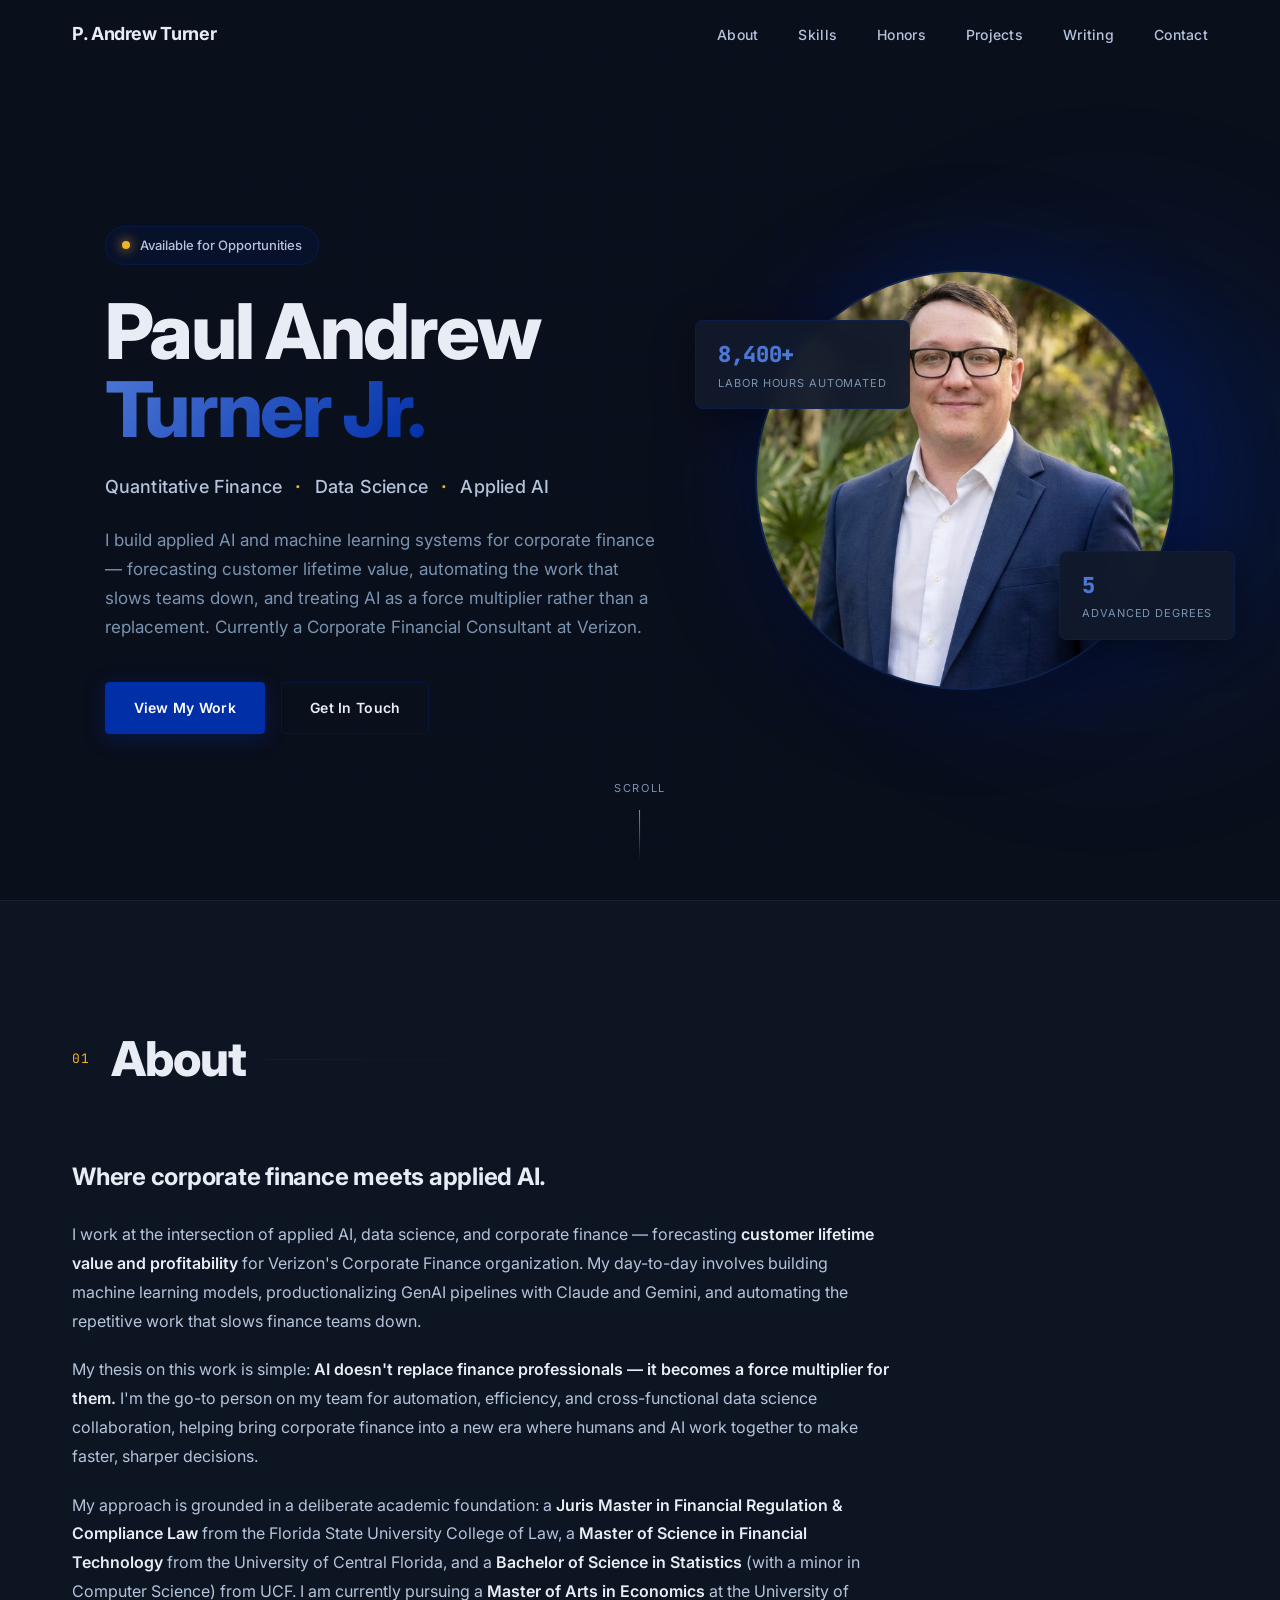
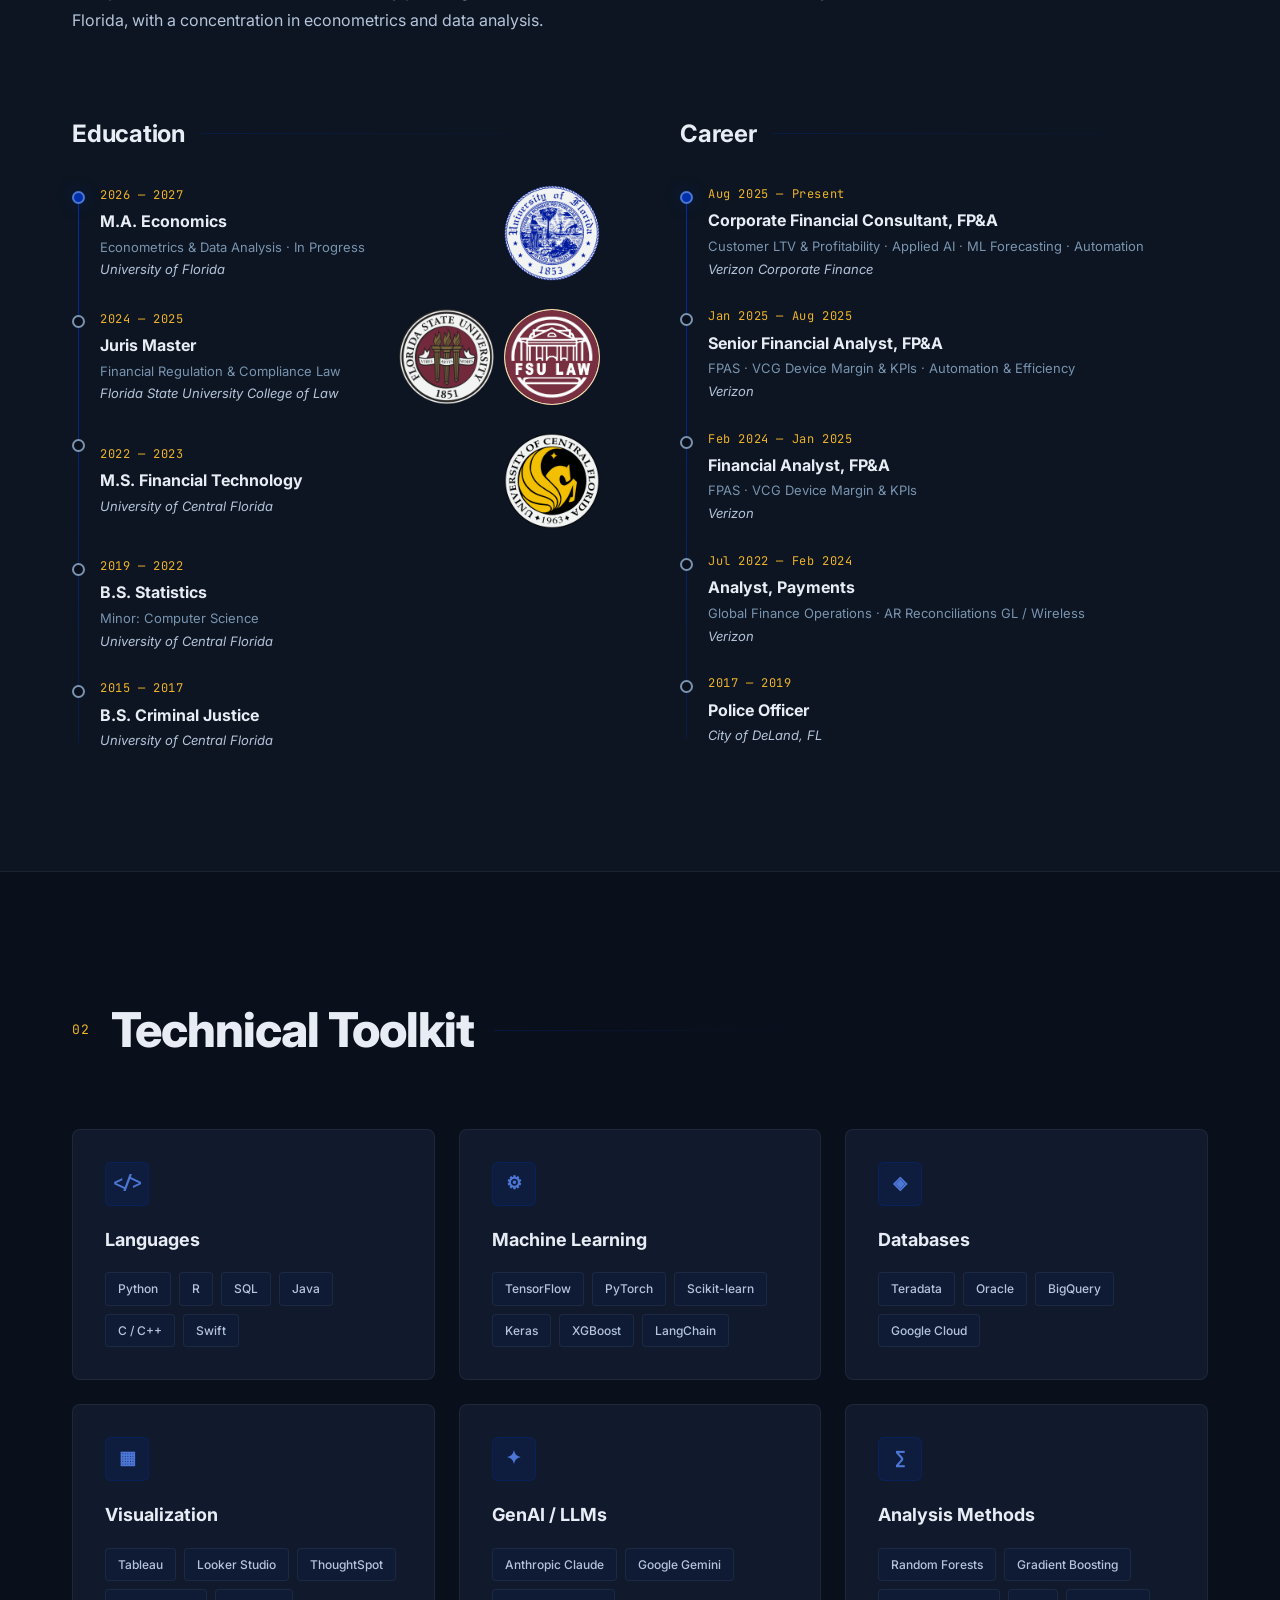
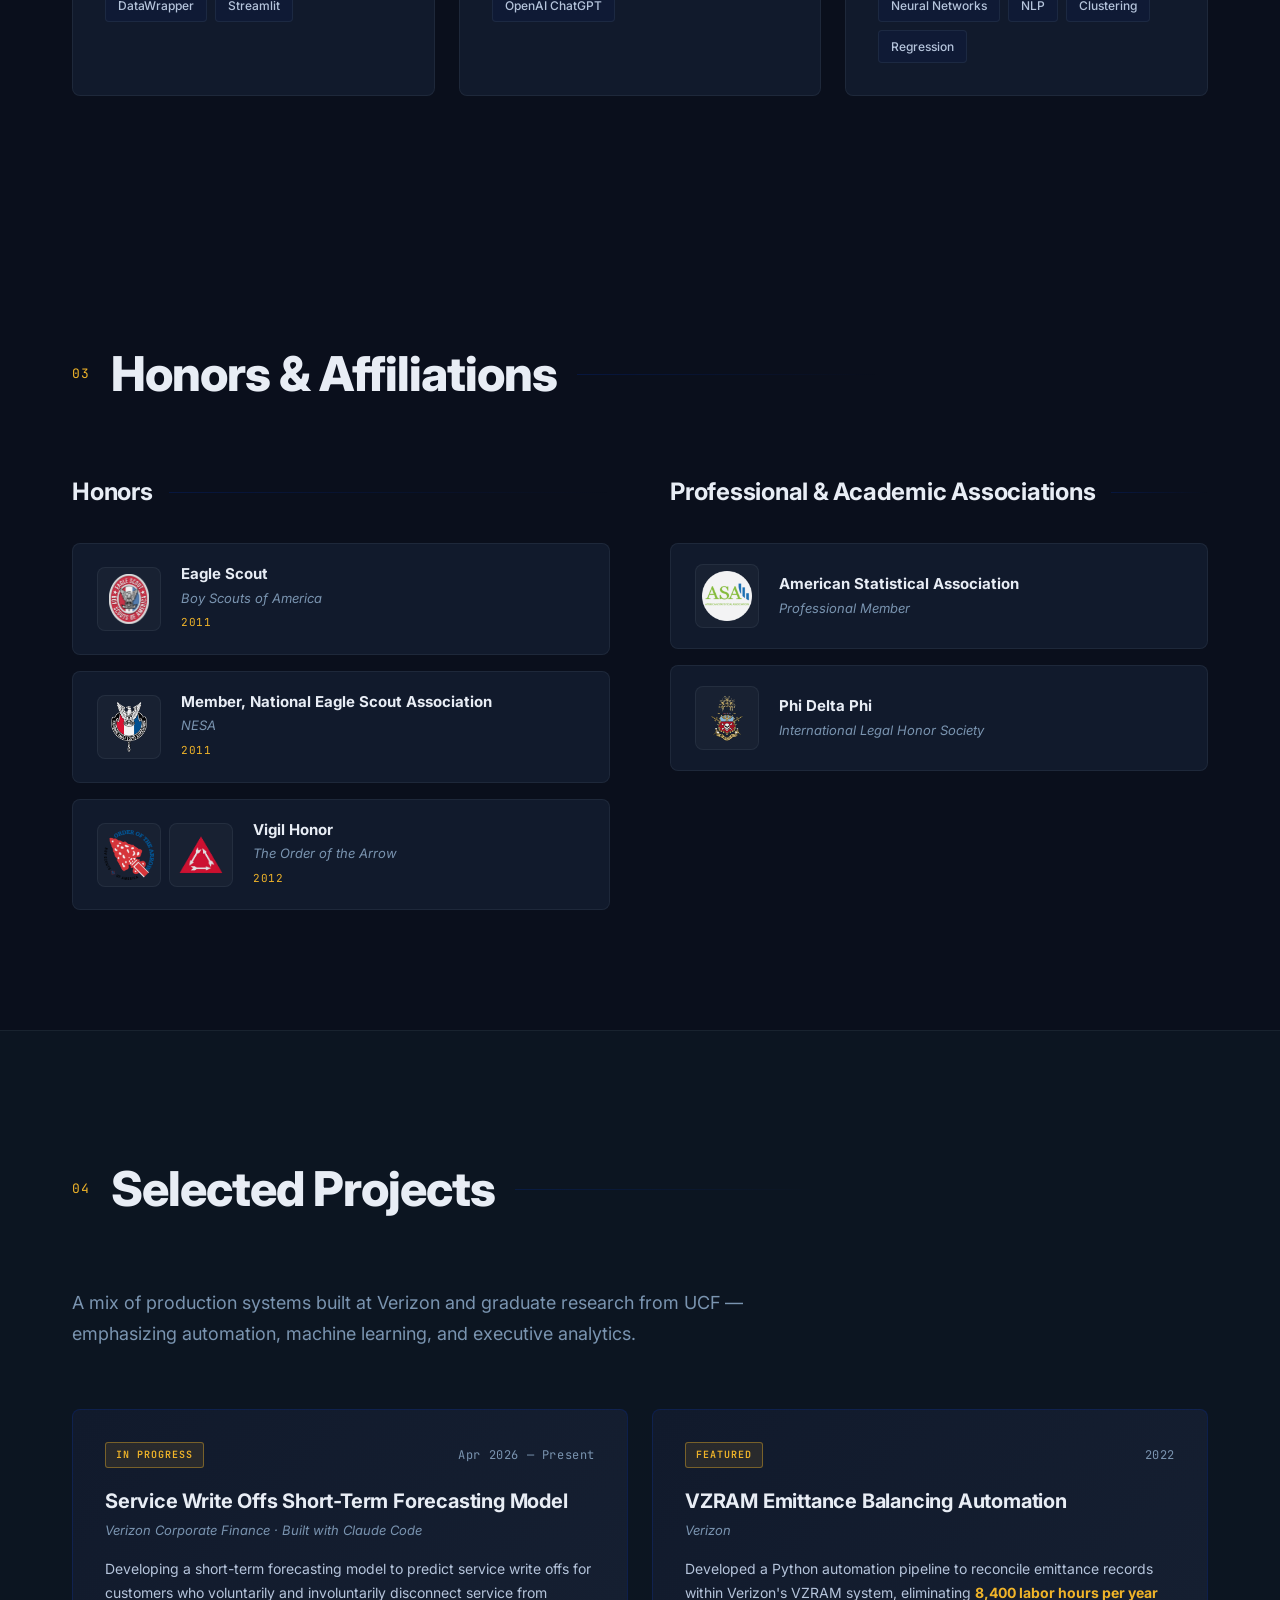
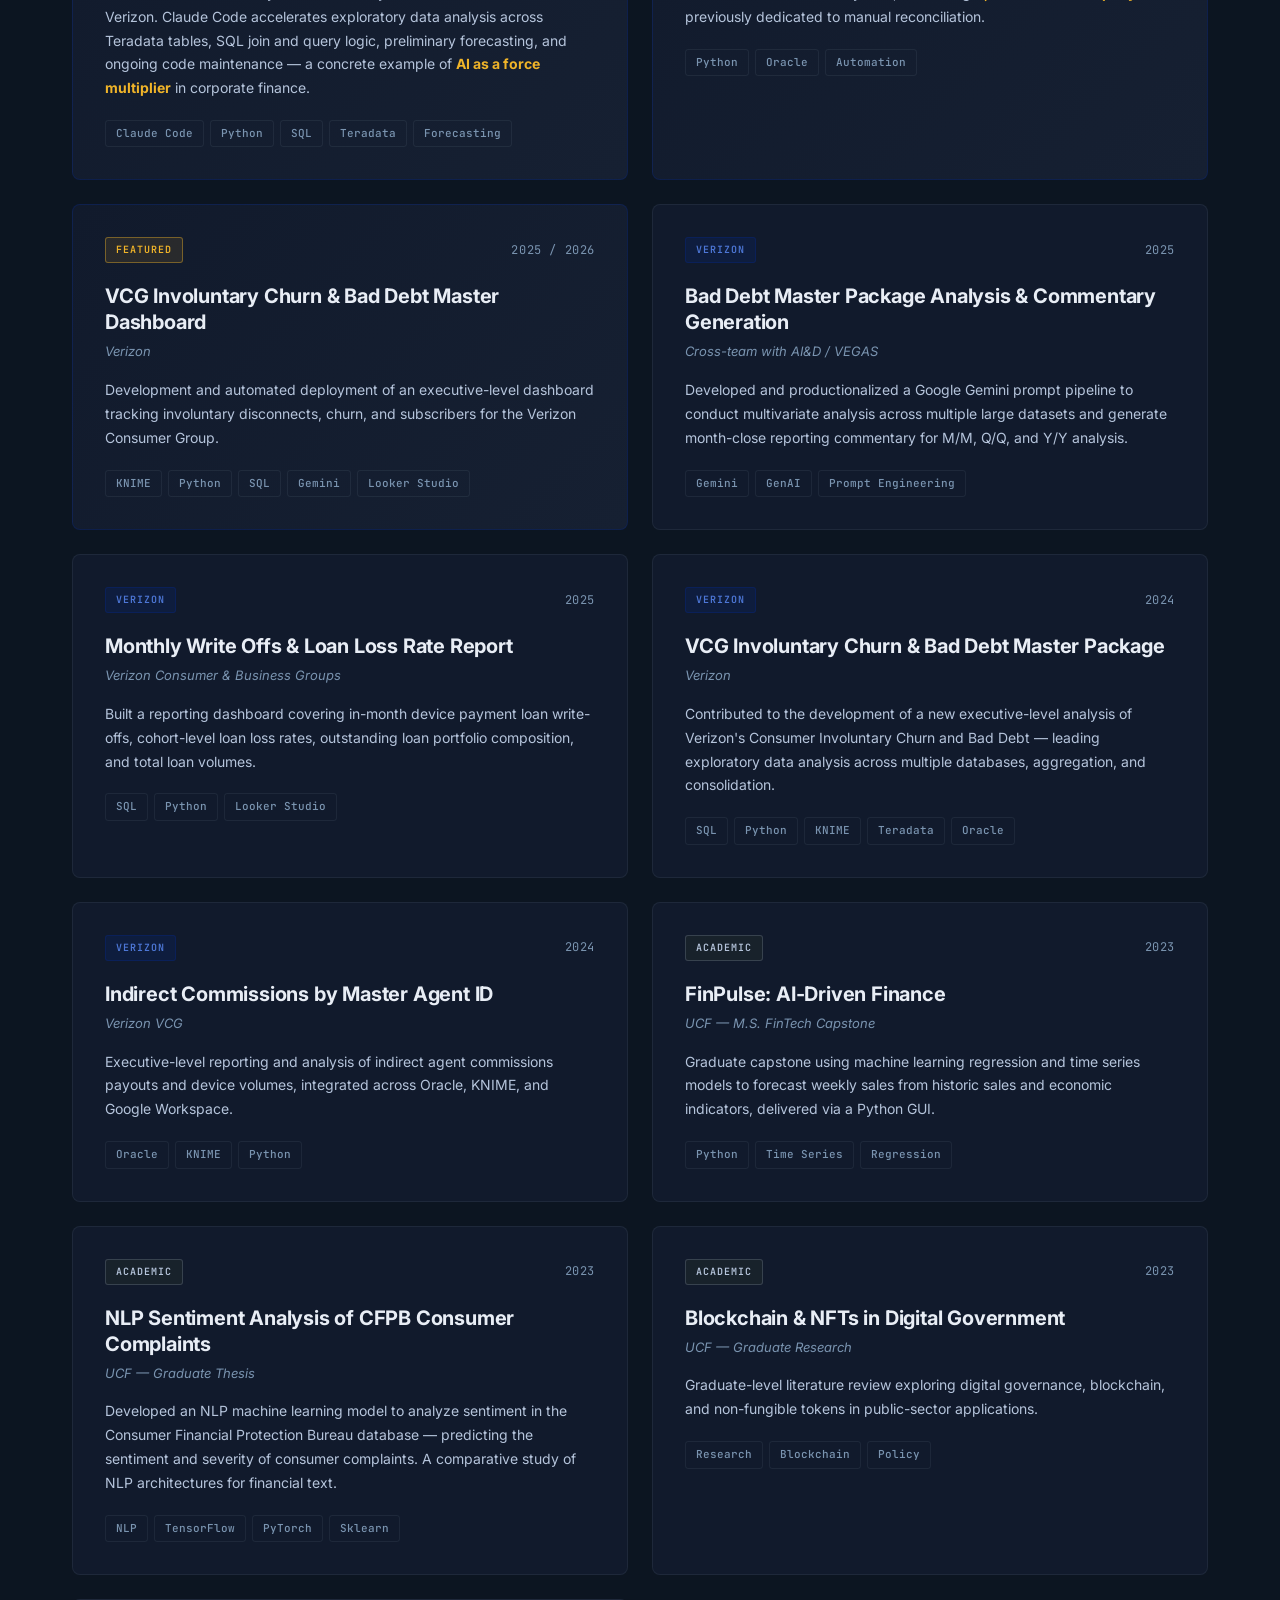
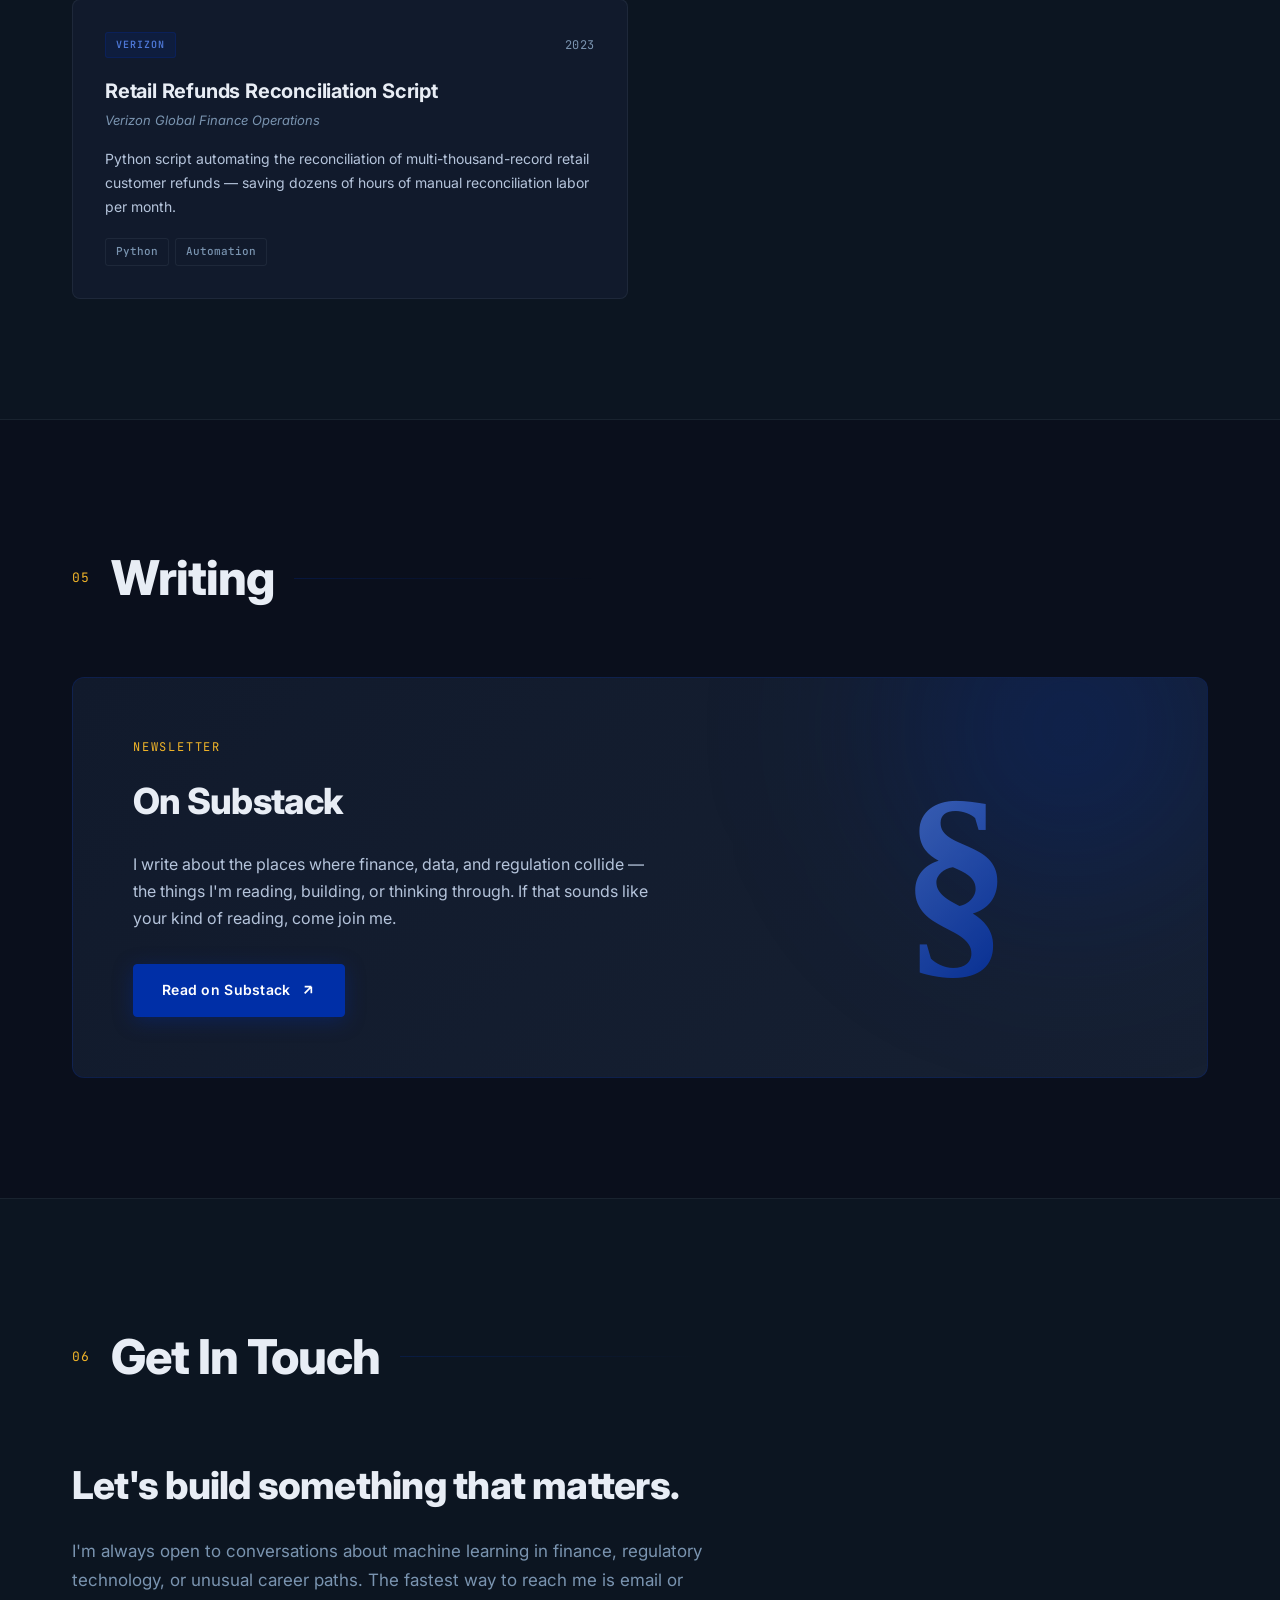
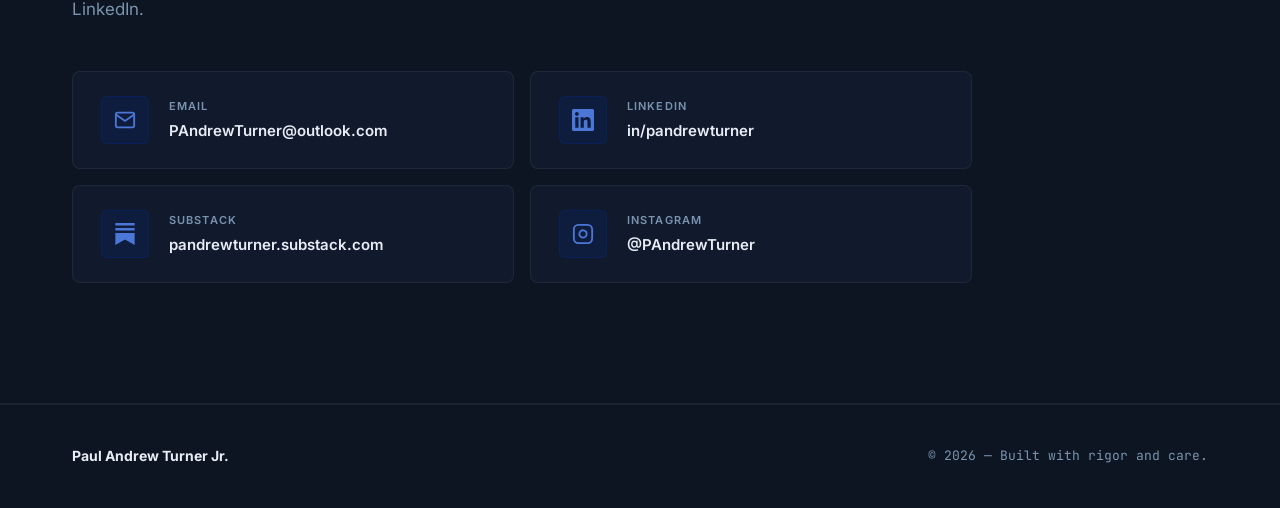
==== index.html @ 7dcdd7b4 "logos for website" ====
<!DOCTYPE html>
<html lang="en">
<head>
    <meta charset="UTF-8">
    <meta name="viewport" content="width=device-width, initial-scale=1.0">
    <title>Paul Andrew Turner Jr. — Quantitative Finance · Data Science · Financial Law</title>
    <meta name="description" content="Paul Andrew Turner Jr. — FP&A Consultant at Verizon specializing in data science, machine learning, financial analysis, and regulatory law.">
    <link rel="preconnect" href="https://fonts.googleapis.com">
    <link rel="preconnect" href="https://fonts.gstatic.com" crossorigin>
    <link href="https://fonts.googleapis.com/css2?family=Inter:wght@300;400;500;600;700;800&family=JetBrains+Mono:wght@400;500&display=swap" rel="stylesheet">
    <link rel="stylesheet" href="styles.css?v=20260411e">
</head>
<body>
    <!-- Background grid overlay -->
    <div class="bg-grid"></div>

    <!-- Navigation -->
    <nav class="navbar" id="navbar">
        <div class="nav-container">
            <a href="#hero" class="nav-logo">P. Andrew Turner</a>
            <ul class="nav-menu" id="nav-menu">
                <li><a href="#about" class="nav-link">About</a></li>
                <li><a href="#skills" class="nav-link">Skills</a></li>
                <li><a href="#honors" class="nav-link">Honors</a></li>
                <li><a href="#projects" class="nav-link">Projects</a></li>
                <li><a href="#writing" class="nav-link">Writing</a></li>
                <li><a href="#contact" class="nav-link">Contact</a></li>
            </ul>
            <button class="nav-toggle" id="nav-toggle" aria-label="Toggle menu">
                <span></span>
                <span></span>
                <span></span>
            </button>
        </div>
    </nav>

    <!-- Hero Section -->
    <section id="hero" class="hero">
        <div class="container hero-container">
            <div class="hero-content reveal">
                <div class="hero-tag">
                    <span class="tag-dot"></span>
                    Available for Opportunities
                </div>
                <h1 class="hero-title">
                    Paul Andrew<br>
                    <span class="accent">Turner Jr.</span>
                </h1>
                <p class="hero-tagline">
                    Quantitative Finance <span class="divider">·</span> Data Science <span class="divider">·</span> Applied AI
                </p>
                <p class="hero-bio">
                    I build applied AI and machine learning systems for corporate finance — forecasting customer lifetime value, automating the work that slows teams down, and treating AI as a force multiplier rather than a replacement. Currently a Corporate Financial Consultant at Verizon.
                </p>
                <div class="hero-cta">
                    <a href="#projects" class="btn btn-primary">View My Work</a>
                    <a href="#contact" class="btn btn-secondary">Get In Touch</a>
                </div>
            </div>
            <div class="hero-visual reveal">
                <div class="headshot-frame">
                    <img src="assets/Headshot.jpg" alt="Paul Andrew Turner Jr." class="headshot-img">
                </div>
                <div class="floating-stat stat-1">
                    <div class="stat-num">8,400+</div>
                    <div class="stat-label">Labor Hours Automated</div>
                </div>
                <div class="floating-stat stat-2">
                    <div class="stat-num">5</div>
                    <div class="stat-label">Advanced Degrees</div>
                </div>
            </div>
        </div>
        <div class="scroll-indicator">
            <span>Scroll</span>
            <div class="scroll-line"></div>
        </div>
    </section>

    <!-- About Section -->
    <section id="about" class="section section-alt">
        <div class="container">
            <div class="section-header reveal">
                <span class="section-number">01</span>
                <h2 class="section-title">About</h2>
                <div class="section-line"></div>
            </div>
            <div class="about-text reveal">
                <h3 class="about-heading">Where corporate finance meets applied AI.</h3>
                <p>
                    I work at the intersection of applied AI, data science, and corporate finance — forecasting <strong>customer lifetime value and profitability</strong> for Verizon's Corporate Finance organization. My day-to-day involves building machine learning models, productionalizing GenAI pipelines with Claude and Gemini, and automating the repetitive work that slows finance teams down.
                </p>
                <p>
                    My thesis on this work is simple: <strong>AI doesn't replace finance professionals — it becomes a force multiplier for them.</strong> I'm the go-to person on my team for automation, efficiency, and cross-functional data science collaboration, helping bring corporate finance into a new era where humans and AI work together to make faster, sharper decisions.
                </p>
                <p>
                    My approach is grounded in a deliberate academic foundation: a <strong>Juris Master in Financial Regulation &amp; Compliance Law</strong> from the Florida State University College of Law, a <strong>Master of Science in Financial Technology</strong> from the University of Central Florida, and a <strong>Bachelor of Science in Statistics</strong> (with a minor in Computer Science) from UCF. I am currently pursuing a <strong>Master of Arts in Economics</strong> at the University of Florida, with a concentration in econometrics and data analysis.
                </p>
            </div>

            <div class="timelines-grid">
                <div class="timeline-column reveal">
                    <h3 class="about-heading">
                        <span class="heading-num">Education</span>
                    </h3>
                    <div class="timeline">
                        <div class="timeline-item edu-item">
                            <div class="timeline-marker current"></div>
                            <div class="timeline-content">
                                <div class="timeline-date">2026 — 2027</div>
                                <div class="timeline-title">M.A. Economics</div>
                                <div class="timeline-meta">Econometrics &amp; Data Analysis · In Progress</div>
                                <div class="timeline-school">University of Florida</div>
                            </div>
                            <div class="timeline-seals">
                                <div class="timeline-seal">
                                    <img src="assets/UF%20Seal.png" alt="University of Florida seal" loading="lazy">
                                </div>
                            </div>
                        </div>
                        <div class="timeline-item edu-item">
                            <div class="timeline-marker"></div>
                            <div class="timeline-content">
                                <div class="timeline-date">2024 — 2025</div>
                                <div class="timeline-title">Juris Master</div>
                                <div class="timeline-meta">Financial Regulation &amp; Compliance Law</div>
                                <div class="timeline-school">Florida State University College of Law</div>
                            </div>
                            <div class="timeline-seals">
                                <div class="timeline-seal">
                                    <img src="assets/FSU%20Seal.png" alt="Florida State University seal" loading="lazy">
                                </div>
                                <div class="timeline-seal seal-jpg">
                                    <img src="assets/FSU%20Law.jpg" alt="FSU College of Law seal" loading="lazy">
                                </div>
                            </div>
                        </div>
                        <div class="timeline-item edu-item">
                            <div class="timeline-marker"></div>
                            <div class="timeline-content">
                                <div class="timeline-date">2022 — 2023</div>
                                <div class="timeline-title">M.S. Financial Technology</div>
                                <div class="timeline-school">University of Central Florida</div>
                            </div>
                            <div class="timeline-seals">
                                <div class="timeline-seal">
                                    <img src="assets/UCF%20Seal.png" alt="University of Central Florida seal" loading="lazy">
                                </div>
                            </div>
                        </div>
                        <div class="timeline-item edu-item">
                            <div class="timeline-marker"></div>
                            <div class="timeline-content">
                                <div class="timeline-date">2019 — 2022</div>
                                <div class="timeline-title">B.S. Statistics</div>
                                <div class="timeline-meta">Minor: Computer Science</div>
                                <div class="timeline-school">University of Central Florida</div>
                            </div>
                        </div>
                        <div class="timeline-item edu-item">
                            <div class="timeline-marker"></div>
                            <div class="timeline-content">
                                <div class="timeline-date">2015 — 2017</div>
                                <div class="timeline-title">B.S. Criminal Justice</div>
                                <div class="timeline-school">University of Central Florida</div>
                            </div>
                        </div>
                    </div>
                </div>

                <div class="timeline-column reveal">
                    <h3 class="about-heading">
                        <span class="heading-num">Career</span>
                    </h3>
                    <div class="timeline">
                        <div class="timeline-item">
                            <div class="timeline-marker current"></div>
                            <div class="timeline-content">
                                <div class="timeline-date">Aug 2025 — Present</div>
                                <div class="timeline-title">Corporate Financial Consultant, FP&amp;A</div>
                                <div class="timeline-meta">Customer LTV &amp; Profitability · Applied AI · ML Forecasting · Automation</div>
                                <div class="timeline-school">Verizon Corporate Finance</div>
                            </div>
                        </div>
                        <div class="timeline-item">
                            <div class="timeline-marker"></div>
                            <div class="timeline-content">
                                <div class="timeline-date">Jan 2025 — Aug 2025</div>
                                <div class="timeline-title">Senior Financial Analyst, FP&amp;A</div>
                                <div class="timeline-meta">FPAS · VCG Device Margin &amp; KPIs · Automation &amp; Efficiency</div>
                                <div class="timeline-school">Verizon</div>
                            </div>
                        </div>
                        <div class="timeline-item">
                            <div class="timeline-marker"></div>
                            <div class="timeline-content">
                                <div class="timeline-date">Feb 2024 — Jan 2025</div>
                                <div class="timeline-title">Financial Analyst, FP&amp;A</div>
                                <div class="timeline-meta">FPAS · VCG Device Margin &amp; KPIs</div>
                                <div class="timeline-school">Verizon</div>
                            </div>
                        </div>
                        <div class="timeline-item">
                            <div class="timeline-marker"></div>
                            <div class="timeline-content">
                                <div class="timeline-date">Jul 2022 — Feb 2024</div>
                                <div class="timeline-title">Analyst, Payments</div>
                                <div class="timeline-meta">Global Finance Operations · AR Reconciliations GL / Wireless</div>
                                <div class="timeline-school">Verizon</div>
                            </div>
                        </div>
                        <div class="timeline-item">
                            <div class="timeline-marker"></div>
                            <div class="timeline-content">
                                <div class="timeline-date">2017 — 2019</div>
                                <div class="timeline-title">Police Officer</div>
                                <div class="timeline-school">City of DeLand, FL</div>
                            </div>
                        </div>
                    </div>
                </div>
            </div>
        </div>
    </section>

    <!-- Skills Section -->
    <section id="skills" class="section">
        <div class="container">
            <div class="section-header reveal">
                <span class="section-number">02</span>
                <h2 class="section-title">Technical Toolkit</h2>
                <div class="section-line"></div>
            </div>
            <div class="skills-grid">
                <div class="skill-category reveal">
                    <div class="skill-icon">&lt;/&gt;</div>
                    <h3>Languages</h3>
                    <div class="skill-tags">
                        <span class="tag">Python</span>
                        <span class="tag">R</span>
                        <span class="tag">SQL</span>
                        <span class="tag">Java</span>
                        <span class="tag">C / C++</span>
                        <span class="tag">Swift</span>
                    </div>
                </div>
                <div class="skill-category reveal">
                    <div class="skill-icon">⚙</div>
                    <h3>Machine Learning</h3>
                    <div class="skill-tags">
                        <span class="tag">TensorFlow</span>
                        <span class="tag">PyTorch</span>
                        <span class="tag">Scikit-learn</span>
                        <span class="tag">Keras</span>
                        <span class="tag">XGBoost</span>
                        <span class="tag">LangChain</span>
                    </div>
                </div>
                <div class="skill-category reveal">
                    <div class="skill-icon">◈</div>
                    <h3>Databases</h3>
                    <div class="skill-tags">
                        <span class="tag">Teradata</span>
                        <span class="tag">Oracle</span>
                        <span class="tag">BigQuery</span>
                        <span class="tag">Google Cloud</span>
                    </div>
                </div>
                <div class="skill-category reveal">
                    <div class="skill-icon">▦</div>
                    <h3>Visualization</h3>
                    <div class="skill-tags">
                        <span class="tag">Tableau</span>
                        <span class="tag">Looker Studio</span>
                        <span class="tag">ThoughtSpot</span>
                        <span class="tag">DataWrapper</span>
                        <span class="tag">Streamlit</span>
                    </div>
                </div>
                <div class="skill-category reveal">
                    <div class="skill-icon">✦</div>
                    <h3>GenAI / LLMs</h3>
                    <div class="skill-tags">
                        <span class="tag">Anthropic Claude</span>
                        <span class="tag">Google Gemini</span>
                        <span class="tag">OpenAI ChatGPT</span>
                    </div>
                </div>
                <div class="skill-category reveal">
                    <div class="skill-icon">∑</div>
                    <h3>Analysis Methods</h3>
                    <div class="skill-tags">
                        <span class="tag">Random Forests</span>
                        <span class="tag">Gradient Boosting</span>
                        <span class="tag">Neural Networks</span>
                        <span class="tag">NLP</span>
                        <span class="tag">Clustering</span>
                        <span class="tag">Regression</span>
                    </div>
                </div>
            </div>
        </div>
    </section>

    <!-- Honors & Affiliations Section -->
    <section id="honors" class="section">
        <div class="container">
            <div class="section-header reveal">
                <span class="section-number">03</span>
                <h2 class="section-title">Honors &amp; Affiliations</h2>
                <div class="section-line"></div>
            </div>
            <div class="honors-grid">
                <div class="honors-column reveal">
                    <h3 class="about-heading">
                        <span class="heading-num">Honors</span>
                    </h3>
                    <ul class="honor-list">
                        <li class="honor-item">
                            <div class="honor-badge">
                                <img src="assets/EagleBadge.png" alt="Eagle Scout badge" loading="lazy">
                            </div>
                            <div class="honor-content">
                                <div class="honor-title">Eagle Scout</div>
                                <div class="honor-org">Boy Scouts of America</div>
                                <div class="honor-year">2011</div>
                            </div>
                        </li>
                        <li class="honor-item">
                            <div class="honor-badge">
                                <img src="assets/NESA.png" alt="National Eagle Scout Association emblem" loading="lazy">
                            </div>
                            <div class="honor-content">
                                <div class="honor-title">Member, National Eagle Scout Association</div>
                                <div class="honor-org">NESA</div>
                                <div class="honor-year">2011</div>
                            </div>
                        </li>
                        <li class="honor-item">
                            <div class="honor-badges">
                                <div class="honor-badge">
                                    <img src="assets/Order_of_the_Arrow.png" alt="Order of the Arrow emblem" loading="lazy">
                                </div>
                                <div class="honor-badge">
                                    <img src="assets/Vigil%20Honor.png" alt="Vigil Honor emblem" loading="lazy">
                                </div>
                            </div>
                            <div class="honor-content">
                                <div class="honor-title">Vigil Honor</div>
                                <div class="honor-org">The Order of the Arrow</div>
                                <div class="honor-year">2012</div>
                            </div>
                        </li>
                    </ul>
                </div>
                <div class="honors-column reveal">
                    <h3 class="about-heading">
                        <span class="heading-num">Professional &amp; Academic Associations</span>
                    </h3>
                    <ul class="honor-list">
                        <li class="honor-item">
                            <div class="honor-badge">
                                <img src="assets/ASA.png" alt="American Statistical Association logo" loading="lazy">
                            </div>
                            <div class="honor-content">
                                <div class="honor-title">American Statistical Association</div>
                                <div class="honor-org">Professional Member</div>
                            </div>
                        </li>
                        <li class="honor-item">
                            <div class="honor-badge">
                                <img src="assets/Phi_Delta_Phi_Crest.png" alt="Phi Delta Phi crest" loading="lazy">
                            </div>
                            <div class="honor-content">
                                <div class="honor-title">Phi Delta Phi</div>
                                <div class="honor-org">International Legal Honor Society</div>
                            </div>
                        </li>
                    </ul>
                </div>
            </div>
        </div>
    </section>

    <!-- Projects Section -->
    <section id="projects" class="section section-alt">
        <div class="container">
            <div class="section-header reveal">
                <span class="section-number">04</span>
                <h2 class="section-title">Selected Projects</h2>
                <div class="section-line"></div>
            </div>
            <p class="section-subtitle reveal">A mix of production systems built at Verizon and graduate research from UCF — emphasizing automation, machine learning, and executive analytics.</p>

            <div class="projects-grid">

                <article class="project-card featured reveal">
                    <div class="project-header">
                        <div class="project-badge gold">In Progress</div>
                        <div class="project-year">Apr 2026 — Present</div>
                    </div>
                    <h3 class="project-title">Service Write Offs Short-Term Forecasting Model</h3>
                    <div class="project-org">Verizon Corporate Finance · Built with Claude Code</div>
                    <p class="project-desc">Developing a short-term forecasting model to predict service write offs for customers who voluntarily and involuntarily disconnect service from Verizon. Claude Code accelerates exploratory data analysis across Teradata tables, SQL join and query logic, preliminary forecasting, and ongoing code maintenance — a concrete example of <strong>AI as a force multiplier</strong> in corporate finance.</p>
                    <div class="project-tags">
                        <span class="tag-mono">Claude Code</span>
                        <span class="tag-mono">Python</span>
                        <span class="tag-mono">SQL</span>
                        <span class="tag-mono">Teradata</span>
                        <span class="tag-mono">Forecasting</span>
                    </div>
                </article>

                <article class="project-card featured reveal">
                    <div class="project-header">
                        <div class="project-badge gold">Featured</div>
                        <div class="project-year">2022</div>
                    </div>
                    <h3 class="project-title">VZRAM Emittance Balancing Automation</h3>
                    <div class="project-org">Verizon</div>
                    <p class="project-desc">Developed a Python automation pipeline to reconcile emittance records within Verizon's VZRAM system, eliminating <strong>8,400 labor hours per year</strong> previously dedicated to manual reconciliation.</p>
                    <div class="project-tags">
                        <span class="tag-mono">Python</span>
                        <span class="tag-mono">Oracle</span>
                        <span class="tag-mono">Automation</span>
                    </div>
                </article>

                <article class="project-card featured reveal">
                    <div class="project-header">
                        <div class="project-badge gold">Featured</div>
                        <div class="project-year">2025 / 2026</div>
                    </div>
                    <h3 class="project-title">VCG Involuntary Churn &amp; Bad Debt Master Dashboard</h3>
                    <div class="project-org">Verizon</div>
                    <p class="project-desc">Development and automated deployment of an executive-level dashboard tracking involuntary disconnects, churn, and subscribers for the Verizon Consumer Group.</p>
                    <div class="project-tags">
                        <span class="tag-mono">KNIME</span>
                        <span class="tag-mono">Python</span>
                        <span class="tag-mono">SQL</span>
                        <span class="tag-mono">Gemini</span>
                        <span class="tag-mono">Looker Studio</span>
                    </div>
                </article>

                <article class="project-card reveal">
                    <div class="project-header">
                        <div class="project-badge">Verizon</div>
                        <div class="project-year">2025</div>
                    </div>
                    <h3 class="project-title">Bad Debt Master Package Analysis &amp; Commentary Generation</h3>
                    <div class="project-org">Cross-team with AI&amp;D / VEGAS</div>
                    <p class="project-desc">Developed and productionalized a Google Gemini prompt pipeline to conduct multivariate analysis across multiple large datasets and generate month-close reporting commentary for M/M, Q/Q, and Y/Y analysis.</p>
                    <div class="project-tags">
                        <span class="tag-mono">Gemini</span>
                        <span class="tag-mono">GenAI</span>
                        <span class="tag-mono">Prompt Engineering</span>
                    </div>
                </article>

                <article class="project-card reveal">
                    <div class="project-header">
                        <div class="project-badge">Verizon</div>
                        <div class="project-year">2025</div>
                    </div>
                    <h3 class="project-title">Monthly Write Offs &amp; Loan Loss Rate Report</h3>
                    <div class="project-org">Verizon Consumer &amp; Business Groups</div>
                    <p class="project-desc">Built a reporting dashboard covering in-month device payment loan write-offs, cohort-level loan loss rates, outstanding loan portfolio composition, and total loan volumes.</p>
                    <div class="project-tags">
                        <span class="tag-mono">SQL</span>
                        <span class="tag-mono">Python</span>
                        <span class="tag-mono">Looker Studio</span>
                    </div>
                </article>

                <article class="project-card reveal">
                    <div class="project-header">
                        <div class="project-badge">Verizon</div>
                        <div class="project-year">2024</div>
                    </div>
                    <h3 class="project-title">VCG Involuntary Churn &amp; Bad Debt Master Package</h3>
                    <div class="project-org">Verizon</div>
                    <p class="project-desc">Contributed to the development of a new executive-level analysis of Verizon's Consumer Involuntary Churn and Bad Debt — leading exploratory data analysis across multiple databases, aggregation, and consolidation.</p>
                    <div class="project-tags">
                        <span class="tag-mono">SQL</span>
                        <span class="tag-mono">Python</span>
                        <span class="tag-mono">KNIME</span>
                        <span class="tag-mono">Teradata</span>
                        <span class="tag-mono">Oracle</span>
                    </div>
                </article>

                <article class="project-card reveal">
                    <div class="project-header">
                        <div class="project-badge">Verizon</div>
                        <div class="project-year">2024</div>
                    </div>
                    <h3 class="project-title">Indirect Commissions by Master Agent ID</h3>
                    <div class="project-org">Verizon VCG</div>
                    <p class="project-desc">Executive-level reporting and analysis of indirect agent commissions payouts and device volumes, integrated across Oracle, KNIME, and Google Workspace.</p>
                    <div class="project-tags">
                        <span class="tag-mono">Oracle</span>
                        <span class="tag-mono">KNIME</span>
                        <span class="tag-mono">Python</span>
                    </div>
                </article>

                <article class="project-card reveal">
                    <div class="project-header">
                        <div class="project-badge academic">Academic</div>
                        <div class="project-year">2023</div>
                    </div>
                    <h3 class="project-title">FinPulse: AI-Driven Finance</h3>
                    <div class="project-org">UCF — M.S. FinTech Capstone</div>
                    <p class="project-desc">Graduate capstone using machine learning regression and time series models to forecast weekly sales from historic sales and economic indicators, delivered via a Python GUI.</p>
                    <div class="project-tags">
                        <span class="tag-mono">Python</span>
                        <span class="tag-mono">Time Series</span>
                        <span class="tag-mono">Regression</span>
                    </div>
                </article>

                <article class="project-card reveal">
                    <div class="project-header">
                        <div class="project-badge academic">Academic</div>
                        <div class="project-year">2023</div>
                    </div>
                    <h3 class="project-title">NLP Sentiment Analysis of CFPB Consumer Complaints</h3>
                    <div class="project-org">UCF — Graduate Thesis</div>
                    <p class="project-desc">Developed an NLP machine learning model to analyze sentiment in the Consumer Financial Protection Bureau database — predicting the sentiment and severity of consumer complaints. A comparative study of NLP architectures for financial text.</p>
                    <div class="project-tags">
                        <span class="tag-mono">NLP</span>
                        <span class="tag-mono">TensorFlow</span>
                        <span class="tag-mono">PyTorch</span>
                        <span class="tag-mono">Sklearn</span>
                    </div>
                </article>

                <article class="project-card reveal">
                    <div class="project-header">
                        <div class="project-badge academic">Academic</div>
                        <div class="project-year">2023</div>
                    </div>
                    <h3 class="project-title">Blockchain &amp; NFTs in Digital Government</h3>
                    <div class="project-org">UCF — Graduate Research</div>
                    <p class="project-desc">Graduate-level literature review exploring digital governance, blockchain, and non-fungible tokens in public-sector applications.</p>
                    <div class="project-tags">
                        <span class="tag-mono">Research</span>
                        <span class="tag-mono">Blockchain</span>
                        <span class="tag-mono">Policy</span>
                    </div>
                </article>

                <article class="project-card reveal">
                    <div class="project-header">
                        <div class="project-badge">Verizon</div>
                        <div class="project-year">2023</div>
                    </div>
                    <h3 class="project-title">Retail Refunds Reconciliation Script</h3>
                    <div class="project-org">Verizon Global Finance Operations</div>
                    <p class="project-desc">Python script automating the reconciliation of multi-thousand-record retail customer refunds — saving dozens of hours of manual reconciliation labor per month.</p>
                    <div class="project-tags">
                        <span class="tag-mono">Python</span>
                        <span class="tag-mono">Automation</span>
                    </div>
                </article>

            </div>
        </div>
    </section>

    <!-- Writing Section -->
    <section id="writing" class="section">
        <div class="container">
            <div class="section-header reveal">
                <span class="section-number">05</span>
                <h2 class="section-title">Writing</h2>
                <div class="section-line"></div>
            </div>
            <div class="writing-card reveal">
                <div class="writing-content">
                    <div class="writing-label">Newsletter</div>
                    <h3>On Substack</h3>
                    <p>
                        I write about the places where finance, data, and regulation collide — the things I'm reading, building, or thinking through. If that sounds like your kind of reading, come join me.
                    </p>
                    <a href="https://pandrewturner.substack.com" target="_blank" rel="noopener" class="btn btn-primary">
                        Read on Substack
                        <svg width="16" height="16" viewBox="0 0 24 24" fill="none" stroke="currentColor" stroke-width="2.5">
                            <path d="M7 17L17 7M17 7H7M17 7V17"/>
                        </svg>
                    </a>
                </div>
                <div class="writing-visual">
                    <div class="writing-glyph">§</div>
                </div>
            </div>
        </div>
    </section>

    <!-- Contact Section -->
    <section id="contact" class="section section-alt">
        <div class="container">
            <div class="section-header reveal">
                <span class="section-number">06</span>
                <h2 class="section-title">Get In Touch</h2>
                <div class="section-line"></div>
            </div>
            <div class="contact-content reveal">
                <h3 class="contact-heading">Let's build something that matters.</h3>
                <p class="contact-text">
                    I'm always open to conversations about machine learning in finance, regulatory technology, or unusual career paths. The fastest way to reach me is email or LinkedIn.
                </p>
                <div class="contact-links">
                    <a href="mailto:PAndrewTurner@outlook.com" class="contact-link">
                        <div class="contact-icon">
                            <svg viewBox="0 0 24 24" fill="none" stroke="currentColor" stroke-width="2">
                                <path d="M4 4h16c1.1 0 2 .9 2 2v12c0 1.1-.9 2-2 2H4c-1.1 0-2-.9-2-2V6c0-1.1.9-2 2-2z"/>
                                <polyline points="22,6 12,13 2,6"/>
                            </svg>
                        </div>
                        <div class="contact-link-content">
                            <div class="contact-link-label">Email</div>
                            <div class="contact-link-value">PAndrewTurner@outlook.com</div>
                        </div>
                    </a>
                    <a href="https://www.linkedin.com/in/pandrewturner/" target="_blank" rel="noopener" class="contact-link">
                        <div class="contact-icon">
                            <svg viewBox="0 0 24 24" fill="currentColor">
                                <path d="M20.447 20.452h-3.554v-5.569c0-1.328-.027-3.037-1.852-3.037-1.853 0-2.136 1.445-2.136 2.939v5.667H9.351V9h3.414v1.561h.046c.477-.9 1.637-1.85 3.37-1.85 3.601 0 4.267 2.37 4.267 5.455v6.286zM5.337 7.433c-1.144 0-2.063-.926-2.063-2.065 0-1.138.92-2.063 2.063-2.063 1.14 0 2.064.925 2.064 2.063 0 1.139-.925 2.065-2.064 2.065zm1.782 13.019H3.555V9h3.564v11.452zM22.225 0H1.771C.792 0 0 .774 0 1.729v20.542C0 23.227.792 24 1.771 24h20.451C23.2 24 24 23.227 24 22.271V1.729C24 .774 23.2 0 22.222 0h.003z"/>
                            </svg>
                        </div>
                        <div class="contact-link-content">
                            <div class="contact-link-label">LinkedIn</div>
                            <div class="contact-link-value">in/pandrewturner</div>
                        </div>
                    </a>
                    <a href="https://pandrewturner.substack.com" target="_blank" rel="noopener" class="contact-link">
                        <div class="contact-icon">
                            <svg viewBox="0 0 24 24" fill="currentColor">
                                <path d="M22.539 8.242H1.46V5.406h21.08v2.836zM1.46 10.812V24L12 18.11 22.54 24V10.812H1.46zM22.54 0H1.46v2.836h21.08V0z"/>
                            </svg>
                        </div>
                        <div class="contact-link-content">
                            <div class="contact-link-label">Substack</div>
                            <div class="contact-link-value">pandrewturner.substack.com</div>
                        </div>
                    </a>
                    <a href="https://instagram.com/PAndrewTurner" target="_blank" rel="noopener" class="contact-link">
                        <div class="contact-icon">
                            <svg viewBox="0 0 24 24" fill="none" stroke="currentColor" stroke-width="2">
                                <rect x="2" y="2" width="20" height="20" rx="5" ry="5"/>
                                <path d="M16 11.37A4 4 0 1 1 12.63 8 4 4 0 0 1 16 11.37z"/>
                                <line x1="17.5" y1="6.5" x2="17.51" y2="6.5"/>
                            </svg>
                        </div>
                        <div class="contact-link-content">
                            <div class="contact-link-label">Instagram</div>
                            <div class="contact-link-value">@PAndrewTurner</div>
                        </div>
                    </a>
                </div>
            </div>
        </div>
    </section>

    <!-- Footer -->
    <footer class="footer">
        <div class="container footer-container">
            <div class="footer-name">Paul Andrew Turner Jr.</div>
            <div class="footer-copy">© <span id="year"></span> — Built with rigor and care.</div>
        </div>
    </footer>

    <script src="script.js?v=20260411e"></script>
</body>
</html>
---- styles.css ----
/* ========================================
   Reset & Base
   ======================================== */
*, *::before, *::after {
    box-sizing: border-box;
    margin: 0;
    padding: 0;
}

:root {
    /* Color palette */
    --bg-primary: #0a0f1c;
    --bg-secondary: #0d1b2a;
    --bg-tertiary: #162032;
    --bg-card: #111a2c;
    --bg-alt: #0c1521;

    --accent-primary: #002FA7;      /* International Klein Blue */
    --accent-hover: #1f4ed1;
    --accent-glow: rgba(0, 47, 167, 0.35);
    --accent-deep: #003153;         /* Prussian Blue */
    --accent-gold: #f0b429;
    --accent-green: #212B2A;        /* Charleston Green */

    --text-primary: #e8edf5;
    --text-secondary: #b5c4db;
    --text-muted: #7a94b0;

    --border: rgba(0, 47, 167, 0.25);
    --border-subtle: rgba(181, 196, 219, 0.08);

    /* Typography */
    --font-sans: 'Inter', -apple-system, BlinkMacSystemFont, sans-serif;
    --font-mono: 'JetBrains Mono', 'Courier New', monospace;

    /* Layout */
    --container-max: 1200px;
    --section-pad: 120px;

    /* Transitions */
    --ease: cubic-bezier(0.4, 0, 0.2, 1);
}

html {
    scroll-behavior: smooth;
    scroll-padding-top: 80px;
}

body {
    font-family: var(--font-sans);
    background: var(--bg-primary);
    color: var(--text-primary);
    line-height: 1.6;
    -webkit-font-smoothing: antialiased;
    -moz-osx-font-smoothing: grayscale;
    overflow-x: hidden;
}

/* Background grid */
.bg-grid {
    position: fixed;
    inset: 0;
    background-image:
        linear-gradient(rgba(0, 47, 167, 0.04) 1px, transparent 1px),
        linear-gradient(90deg, rgba(0, 47, 167, 0.04) 1px, transparent 1px);
    background-size: 60px 60px;
    pointer-events: none;
    z-index: 0;
    mask-image: radial-gradient(ellipse at center, black 40%, transparent 80%);
    -webkit-mask-image: radial-gradient(ellipse at center, black 40%, transparent 80%);
}

.container {
    max-width: var(--container-max);
    margin: 0 auto;
    padding: 0 32px;
    position: relative;
    z-index: 1;
}

/* ========================================
   Navigation
   ======================================== */
.navbar {
    position: fixed;
    top: 0;
    left: 0;
    right: 0;
    z-index: 100;
    padding: 20px 0;
    transition: all 0.3s var(--ease);
    background: transparent;
}

.navbar.scrolled {
    background: rgba(10, 15, 28, 0.85);
    backdrop-filter: blur(20px);
    -webkit-backdrop-filter: blur(20px);
    border-bottom: 1px solid var(--border-subtle);
    padding: 14px 0;
}

.nav-container {
    max-width: var(--container-max);
    margin: 0 auto;
    padding: 0 32px;
    display: flex;
    justify-content: space-between;
    align-items: center;
}

.nav-logo {
    font-size: 18px;
    font-weight: 700;
    color: var(--text-primary);
    text-decoration: none;
    letter-spacing: -0.02em;
    transition: color 0.2s var(--ease);
}

.nav-logo:hover {
    color: #4d77d6;
}

.nav-menu {
    display: flex;
    gap: 40px;
    list-style: none;
}

.nav-link {
    color: var(--text-secondary);
    text-decoration: none;
    font-size: 14px;
    font-weight: 500;
    letter-spacing: 0.02em;
    transition: color 0.2s var(--ease);
    position: relative;
    padding: 6px 0;
}

.nav-link::after {
    content: '';
    position: absolute;
    bottom: 0;
    left: 0;
    width: 0;
    height: 1px;
    background: #4d77d6;
    transition: width 0.3s var(--ease);
}

.nav-link:hover,
.nav-link.active {
    color: var(--text-primary);
}

.nav-link:hover::after,
.nav-link.active::after {
    width: 100%;
}

.nav-toggle {
    display: none;
    background: none;
    border: none;
    cursor: pointer;
    padding: 8px;
    flex-direction: column;
    gap: 5px;
}

.nav-toggle span {
    display: block;
    width: 24px;
    height: 2px;
    background: var(--text-primary);
    transition: all 0.3s var(--ease);
}

/* ========================================
   Buttons
   ======================================== */
.btn {
    display: inline-flex;
    align-items: center;
    gap: 10px;
    padding: 14px 28px;
    font-family: var(--font-sans);
    font-size: 14px;
    font-weight: 600;
    text-decoration: none;
    border-radius: 4px;
    border: 1px solid transparent;
    cursor: pointer;
    transition: all 0.3s var(--ease);
    letter-spacing: 0.02em;
}

.btn-primary {
    background: var(--accent-primary);
    color: #ffffff;
    border-color: var(--accent-primary);
    box-shadow: 0 4px 20px var(--accent-glow);
}

.btn-primary:hover {
    background: var(--accent-hover);
    border-color: var(--accent-hover);
    transform: translateY(-2px);
    box-shadow: 0 8px 30px var(--accent-glow);
}

.btn-secondary {
    background: transparent;
    color: var(--text-primary);
    border-color: var(--border);
}

.btn-secondary:hover {
    background: rgba(0, 47, 167, 0.1);
    border-color: #4d77d6;
    transform: translateY(-2px);
}

/* ========================================
   Hero
   ======================================== */
.hero {
    min-height: 100vh;
    display: flex;
    align-items: center;
    position: relative;
    padding: 140px 0 80px;
    overflow: hidden;
}

.hero::before {
    content: '';
    position: absolute;
    top: 20%;
    right: -10%;
    width: 600px;
    height: 600px;
    background: radial-gradient(circle, var(--accent-glow) 0%, transparent 70%);
    filter: blur(60px);
    pointer-events: none;
}

.hero-container {
    display: grid;
    grid-template-columns: 1.3fr 1fr;
    gap: 80px;
    align-items: center;
}

.hero-content {
    max-width: 640px;
}

.hero-tag {
    display: inline-flex;
    align-items: center;
    gap: 10px;
    padding: 8px 16px;
    background: rgba(0, 47, 167, 0.1);
    border: 1px solid var(--border);
    border-radius: 999px;
    font-size: 13px;
    font-weight: 500;
    color: var(--text-secondary);
    margin-bottom: 28px;
}

.tag-dot {
    width: 8px;
    height: 8px;
    border-radius: 50%;
    background: var(--accent-gold);
    box-shadow: 0 0 12px var(--accent-gold);
    animation: pulse 2s ease-in-out infinite;
}

@keyframes pulse {
    0%, 100% { opacity: 1; }
    50% { opacity: 0.5; }
}

.hero-title {
    font-size: clamp(44px, 6vw, 78px);
    font-weight: 800;
    line-height: 1.02;
    letter-spacing: -0.03em;
    margin-bottom: 24px;
    color: var(--text-primary);
}

.accent {
    background: linear-gradient(135deg, #4d77d6 0%, #002FA7 100%);
    -webkit-background-clip: text;
    -webkit-text-fill-color: transparent;
    background-clip: text;
}

.hero-tagline {
    font-size: 18px;
    color: var(--text-secondary);
    margin-bottom: 24px;
    font-weight: 500;
    letter-spacing: 0.01em;
}

.divider {
    color: var(--accent-gold);
    margin: 0 8px;
    font-weight: 700;
}

.hero-bio {
    font-size: 17px;
    line-height: 1.7;
    color: var(--text-muted);
    margin-bottom: 40px;
    max-width: 560px;
}

.hero-cta {
    display: flex;
    gap: 16px;
    flex-wrap: wrap;
}

/* Hero visual */
.hero-visual {
    position: relative;
    aspect-ratio: 1;
    max-width: 420px;
    margin-left: auto;
}

.headshot-frame {
    width: 100%;
    height: 100%;
    position: relative;
    border-radius: 50%;
    overflow: hidden;
    background: linear-gradient(135deg, var(--bg-tertiary) 0%, var(--bg-secondary) 100%);
    border: 2px solid var(--border);
    box-shadow:
        0 20px 60px rgba(0, 0, 0, 0.4),
        0 0 100px var(--accent-glow),
        inset 0 0 0 1px rgba(77, 119, 214, 0.15);
}

.headshot-frame::before {
    content: '';
    position: absolute;
    inset: 0;
    border-radius: 50%;
    background: linear-gradient(135deg, transparent 55%, var(--accent-glow) 100%);
    pointer-events: none;
    z-index: 1;
    mix-blend-mode: overlay;
}

.headshot-frame::after {
    content: '';
    position: absolute;
    inset: -12px;
    border-radius: 50%;
    border: 1px dashed rgba(77, 119, 214, 0.25);
    pointer-events: none;
    animation: rotate 40s linear infinite;
}

@keyframes rotate {
    from { transform: rotate(0deg); }
    to { transform: rotate(360deg); }
}

.headshot-img {
    width: 100%;
    height: 100%;
    object-fit: cover;
    display: block;
    filter: saturate(0.95) contrast(1.02);
    transition: transform 0.6s var(--ease);
}

.headshot-frame:hover .headshot-img {
    transform: scale(1.03);
}

.floating-stat {
    position: absolute;
    padding: 16px 22px;
    background: rgba(17, 26, 44, 0.95);
    backdrop-filter: blur(10px);
    border: 1px solid var(--border);
    border-radius: 8px;
    box-shadow: 0 10px 40px rgba(0, 0, 0, 0.4);
    z-index: 2;
}

.stat-1 {
    top: 12%;
    left: -60px;
    animation: float 6s ease-in-out infinite;
}

.stat-2 {
    bottom: 12%;
    right: -60px;
    animation: float 6s ease-in-out infinite 3s;
}

@keyframes float {
    0%, 100% { transform: translateY(0); }
    50% { transform: translateY(-10px); }
}

.stat-num {
    font-size: 22px;
    font-weight: 800;
    color: #4d77d6;
    letter-spacing: -0.02em;
    font-family: var(--font-mono);
}

.stat-label {
    font-size: 11px;
    color: var(--text-muted);
    text-transform: uppercase;
    letter-spacing: 0.08em;
    margin-top: 2px;
}

.scroll-indicator {
    position: absolute;
    bottom: 40px;
    left: 50%;
    transform: translateX(-50%);
    display: flex;
    flex-direction: column;
    align-items: center;
    gap: 12px;
    font-size: 11px;
    text-transform: uppercase;
    letter-spacing: 0.15em;
    color: var(--text-muted);
}

.scroll-line {
    width: 1px;
    height: 50px;
    background: linear-gradient(to bottom, var(--text-muted), transparent);
    animation: scrollPulse 2.5s ease-in-out infinite;
}

@keyframes scrollPulse {
    0%, 100% { opacity: 0.3; transform: scaleY(1); }
    50% { opacity: 1; transform: scaleY(1.2); }
}

/* ========================================
   Sections
   ======================================== */
.section {
    padding: var(--section-pad) 0;
    position: relative;
}

.section-alt {
    background: var(--bg-alt);
    border-top: 1px solid var(--border-subtle);
    border-bottom: 1px solid var(--border-subtle);
}

.section-header {
    display: flex;
    align-items: center;
    gap: 20px;
    margin-bottom: 60px;
}

.section-number {
    font-family: var(--font-mono);
    font-size: 13px;
    color: var(--accent-gold);
    letter-spacing: 0.1em;
}

.section-title {
    font-size: clamp(32px, 4vw, 48px);
    font-weight: 800;
    letter-spacing: -0.02em;
    color: var(--text-primary);
}

.section-line {
    flex: 1;
    height: 1px;
    background: linear-gradient(to right, var(--border), transparent);
    max-width: 300px;
}

.section-subtitle {
    font-size: 18px;
    color: var(--text-muted);
    max-width: 720px;
    margin-bottom: 60px;
    line-height: 1.7;
}

/* ========================================
   About
   ======================================== */
.about-text {
    max-width: 820px;
    margin-bottom: 80px;
}

.timelines-grid {
    display: grid;
    grid-template-columns: 1fr 1fr;
    gap: 80px;
}

.timeline-column {
    min-width: 0;
}

.about-heading {
    font-size: 24px;
    font-weight: 700;
    margin-bottom: 32px;
    color: var(--text-primary);
    letter-spacing: -0.01em;
    display: flex;
    align-items: center;
    gap: 16px;
}

.about-heading::after {
    content: '';
    flex: 1;
    height: 1px;
    background: linear-gradient(to right, var(--border), transparent);
}

.about-text .about-heading {
    margin-bottom: 24px;
}

.about-text .about-heading::after {
    display: none;
}

.about-text p {
    font-size: 16px;
    line-height: 1.8;
    color: var(--text-secondary);
    margin-bottom: 20px;
}

.about-text strong {
    color: var(--text-primary);
    font-weight: 600;
}

/* Timeline */
.timeline {
    position: relative;
    padding-left: 28px;
}

.timeline::before {
    content: '';
    position: absolute;
    left: 6px;
    top: 8px;
    bottom: 8px;
    width: 1px;
    background: linear-gradient(to bottom, var(--accent-primary), var(--border));
}

.timeline-item {
    position: relative;
    padding-bottom: 28px;
}

.timeline-item:last-child {
    padding-bottom: 0;
}

.edu-item {
    display: flex;
    align-items: center;
    gap: 16px;
}

.edu-item .timeline-content {
    flex: 1;
    min-width: 0;
}

.timeline-seals {
    flex-shrink: 0;
    display: flex;
    align-items: center;
    gap: 10px;
}

.timeline-seal {
    flex-shrink: 0;
    width: 96px;
    height: 96px;
    display: flex;
    align-items: center;
    justify-content: center;
    border-radius: 50%;
    background: transparent;
    border: none;
    padding: 0;
    transition: all 0.3s var(--ease);
}

.timeline-seal img {
    width: 100%;
    height: 100%;
    object-fit: contain;
    opacity: 0.95;
    transition: all 0.3s var(--ease);
}

.timeline-seal.seal-jpg {
    background: #f5f1e8;
    border: 1px solid rgba(240, 180, 41, 0.35);
    overflow: hidden;
}

.timeline-seal.seal-jpg img {
    opacity: 1;
    border-radius: 50%;
}

.edu-item:hover .timeline-seal img {
    opacity: 1;
    transform: scale(1.05);
}

.edu-item:hover .timeline-seal.seal-jpg {
    border-color: rgba(240, 180, 41, 0.6);
}

.timeline-marker {
    position: absolute;
    left: -28px;
    top: 6px;
    width: 13px;
    height: 13px;
    border-radius: 50%;
    background: var(--bg-primary);
    border: 2px solid var(--text-muted);
}

.timeline-marker.current {
    background: var(--accent-primary);
    border-color: #4d77d6;
    box-shadow: 0 0 16px var(--accent-glow);
}

.timeline-marker.future {
    background: var(--accent-gold);
    border-color: var(--accent-gold);
    box-shadow: 0 0 16px rgba(240, 180, 41, 0.4);
}

.timeline-date {
    font-family: var(--font-mono);
    font-size: 12px;
    color: var(--accent-gold);
    letter-spacing: 0.05em;
    margin-bottom: 4px;
}

.timeline-title {
    font-size: 16px;
    font-weight: 700;
    color: var(--text-primary);
    margin-bottom: 2px;
}

.timeline-meta {
    font-size: 13px;
    color: var(--text-muted);
    margin-bottom: 2px;
}

.timeline-school {
    font-size: 13px;
    color: var(--text-secondary);
    font-style: italic;
}

/* ========================================
   Skills
   ======================================== */
.skills-grid {
    display: grid;
    grid-template-columns: repeat(auto-fit, minmax(280px, 1fr));
    gap: 24px;
}

.skill-category {
    padding: 32px;
    background: var(--bg-card);
    border: 1px solid var(--border-subtle);
    border-radius: 8px;
    transition: all 0.3s var(--ease);
}

.skill-category:hover {
    border-color: var(--border);
    transform: translateY(-4px);
    box-shadow: 0 12px 40px rgba(0, 0, 0, 0.3);
}

.skill-icon {
    width: 44px;
    height: 44px;
    display: flex;
    align-items: center;
    justify-content: center;
    background: rgba(0, 47, 167, 0.15);
    border: 1px solid var(--border);
    border-radius: 6px;
    font-family: var(--font-mono);
    font-size: 18px;
    color: #4d77d6;
    margin-bottom: 20px;
    font-weight: 700;
}

.skill-category h3 {
    font-size: 18px;
    font-weight: 700;
    margin-bottom: 18px;
    color: var(--text-primary);
}

.skill-tags {
    display: flex;
    flex-wrap: wrap;
    gap: 8px;
}

.tag {
    padding: 6px 12px;
    background: rgba(0, 47, 167, 0.08);
    border: 1px solid var(--border-subtle);
    border-radius: 4px;
    font-size: 12px;
    color: var(--text-secondary);
    font-weight: 500;
    transition: all 0.2s var(--ease);
}

.tag:hover {
    background: rgba(0, 47, 167, 0.2);
    border-color: var(--border);
    color: var(--text-primary);
}

/* ========================================
   Honors & Affiliations
   ======================================== */
.honors-grid {
    display: grid;
    grid-template-columns: 1fr 1fr;
    gap: 60px;
}

.honors-column {
    min-width: 0;
}

.honor-list {
    list-style: none;
    display: flex;
    flex-direction: column;
    gap: 16px;
}

.honor-item {
    display: flex;
    align-items: center;
    gap: 20px;
    padding: 20px 24px;
    background: var(--bg-card);
    border: 1px solid var(--border-subtle);
    border-radius: 8px;
    transition: all 0.3s var(--ease);
}

.honor-item:hover {
    border-color: var(--border);
    transform: translateX(4px);
    background: var(--bg-tertiary);
}

.honor-badges {
    flex-shrink: 0;
    display: flex;
    align-items: center;
    gap: 8px;
}

.honor-badge {
    flex-shrink: 0;
    width: 64px;
    height: 64px;
    display: flex;
    align-items: center;
    justify-content: center;
    border-radius: 8px;
    background: rgba(232, 237, 245, 0.03);
    border: 1px solid var(--border-subtle);
    padding: 6px;
    transition: all 0.3s var(--ease);
}

.honor-badge img {
    width: 100%;
    height: 100%;
    object-fit: contain;
    opacity: 0.95;
    transition: opacity 0.3s var(--ease);
}

.honor-badge-text {
    font-family: var(--font-mono);
    font-size: 14px;
    font-weight: 800;
    color: var(--accent-gold);
    letter-spacing: 0.05em;
}

.honor-item:hover .honor-badge {
    border-color: var(--border);
    background: rgba(0, 47, 167, 0.08);
}

.honor-item:hover .honor-badge img {
    opacity: 1;
}

.honor-content {
    flex: 1;
    min-width: 0;
}

.honor-title {
    font-size: 15px;
    font-weight: 700;
    color: var(--text-primary);
    line-height: 1.35;
    margin-bottom: 3px;
}

.honor-org {
    font-size: 13px;
    color: var(--text-muted);
    font-style: italic;
}

.honor-year {
    display: inline-block;
    margin-top: 6px;
    font-family: var(--font-mono);
    font-size: 11px;
    color: var(--accent-gold);
    letter-spacing: 0.05em;
}

/* ========================================
   Projects
   ======================================== */
.projects-grid {
    display: grid;
    grid-template-columns: repeat(2, 1fr);
    gap: 24px;
}

.project-card {
    padding: 32px;
    background: var(--bg-card);
    border: 1px solid var(--border-subtle);
    border-radius: 8px;
    transition: all 0.3s var(--ease);
    position: relative;
    overflow: hidden;
}

.project-card::before {
    content: '';
    position: absolute;
    top: 0;
    left: 0;
    right: 0;
    height: 2px;
    background: linear-gradient(90deg, transparent, var(--accent-primary), transparent);
    opacity: 0;
    transition: opacity 0.3s var(--ease);
}

.project-card:hover {
    border-color: var(--border);
    transform: translateY(-4px);
    box-shadow: 0 12px 40px rgba(0, 0, 0, 0.3);
}

.project-card:hover::before {
    opacity: 1;
}

.project-card.featured {
    background: linear-gradient(135deg, var(--bg-card) 0%, var(--bg-tertiary) 100%);
    border-color: var(--border);
}

.project-header {
    display: flex;
    justify-content: space-between;
    align-items: center;
    margin-bottom: 20px;
}

.project-badge {
    font-family: var(--font-mono);
    font-size: 10px;
    padding: 4px 10px;
    background: rgba(0, 47, 167, 0.15);
    border: 1px solid var(--border);
    border-radius: 3px;
    color: #4d77d6;
    text-transform: uppercase;
    letter-spacing: 0.1em;
    font-weight: 600;
}

.project-badge.gold {
    background: rgba(240, 180, 41, 0.1);
    border-color: rgba(240, 180, 41, 0.4);
    color: var(--accent-gold);
}

.project-badge.academic {
    background: rgba(33, 43, 42, 0.5);
    border-color: rgba(181, 196, 219, 0.2);
    color: var(--text-secondary);
}

.project-year {
    font-family: var(--font-mono);
    font-size: 12px;
    color: var(--text-muted);
    letter-spacing: 0.05em;
}

.project-title {
    font-size: 20px;
    font-weight: 700;
    margin-bottom: 6px;
    color: var(--text-primary);
    letter-spacing: -0.01em;
    line-height: 1.3;
}

.project-org {
    font-size: 13px;
    color: var(--text-muted);
    margin-bottom: 16px;
    font-style: italic;
}

.project-desc {
    font-size: 14px;
    line-height: 1.7;
    color: var(--text-secondary);
    margin-bottom: 20px;
}

.project-desc strong {
    color: var(--accent-gold);
    font-weight: 700;
}

.project-tags {
    display: flex;
    flex-wrap: wrap;
    gap: 6px;
}

.tag-mono {
    padding: 4px 10px;
    font-family: var(--font-mono);
    font-size: 11px;
    background: transparent;
    border: 1px solid var(--border-subtle);
    border-radius: 3px;
    color: var(--text-muted);
    font-weight: 500;
    transition: all 0.2s var(--ease);
}

.tag-mono:hover {
    border-color: var(--border);
    color: var(--text-secondary);
}

/* ========================================
   Writing
   ======================================== */
.writing-card {
    display: grid;
    grid-template-columns: 1.5fr 1fr;
    gap: 60px;
    align-items: center;
    padding: 60px;
    background: linear-gradient(135deg, var(--bg-card) 0%, var(--bg-tertiary) 100%);
    border: 1px solid var(--border);
    border-radius: 12px;
    position: relative;
    overflow: hidden;
}

.writing-card::before {
    content: '';
    position: absolute;
    top: -50%;
    right: -10%;
    width: 500px;
    height: 500px;
    background: radial-gradient(circle, var(--accent-glow) 0%, transparent 70%);
    filter: blur(80px);
    pointer-events: none;
}

.writing-content {
    position: relative;
    z-index: 1;
}

.writing-label {
    font-family: var(--font-mono);
    font-size: 12px;
    color: var(--accent-gold);
    text-transform: uppercase;
    letter-spacing: 0.15em;
    margin-bottom: 16px;
}

.writing-card h3 {
    font-size: 36px;
    font-weight: 800;
    margin-bottom: 20px;
    color: var(--text-primary);
    letter-spacing: -0.02em;
}

.writing-card p {
    font-size: 16px;
    line-height: 1.7;
    color: var(--text-secondary);
    margin-bottom: 32px;
    max-width: 520px;
}

.writing-visual {
    display: flex;
    align-items: center;
    justify-content: center;
    position: relative;
    z-index: 1;
}

.writing-glyph {
    font-size: 220px;
    font-weight: 800;
    line-height: 1;
    font-family: Georgia, serif;
    background: linear-gradient(135deg, #4d77d6 0%, var(--accent-primary) 100%);
    -webkit-background-clip: text;
    -webkit-text-fill-color: transparent;
    background-clip: text;
    opacity: 0.8;
}

/* ========================================
   Contact
   ======================================== */
.contact-content {
    max-width: 900px;
}

.contact-heading {
    font-size: clamp(28px, 3vw, 40px);
    font-weight: 800;
    margin-bottom: 20px;
    letter-spacing: -0.02em;
    color: var(--text-primary);
}

.contact-text {
    font-size: 17px;
    line-height: 1.7;
    color: var(--text-muted);
    margin-bottom: 48px;
    max-width: 640px;
}

.contact-links {
    display: grid;
    grid-template-columns: repeat(2, 1fr);
    gap: 16px;
}

.contact-link {
    display: flex;
    align-items: center;
    gap: 20px;
    padding: 24px 28px;
    background: var(--bg-card);
    border: 1px solid var(--border-subtle);
    border-radius: 8px;
    text-decoration: none;
    transition: all 0.3s var(--ease);
}

.contact-link:hover {
    border-color: var(--border);
    transform: translateY(-2px);
    background: var(--bg-tertiary);
    box-shadow: 0 8px 30px rgba(0, 0, 0, 0.3);
}

.contact-icon {
    width: 48px;
    height: 48px;
    flex-shrink: 0;
    display: flex;
    align-items: center;
    justify-content: center;
    background: rgba(0, 47, 167, 0.15);
    border: 1px solid var(--border);
    border-radius: 6px;
    color: #4d77d6;
    transition: all 0.3s var(--ease);
}

.contact-icon svg {
    width: 22px;
    height: 22px;
}

.contact-link:hover .contact-icon {
    background: var(--accent-primary);
    color: #ffffff;
    border-color: var(--accent-primary);
}

.contact-link-label {
    font-size: 11px;
    color: var(--text-muted);
    text-transform: uppercase;
    letter-spacing: 0.1em;
    margin-bottom: 4px;
    font-weight: 600;
}

.contact-link-value {
    font-size: 15px;
    color: var(--text-primary);
    font-weight: 600;
}

/* ========================================
   Footer
   ======================================== */
.footer {
    padding: 40px 0;
    border-top: 1px solid var(--border-subtle);
    background: var(--bg-alt);
}

.footer-container {
    display: flex;
    justify-content: space-between;
    align-items: center;
    flex-wrap: wrap;
    gap: 16px;
}

.footer-name {
    font-size: 14px;
    font-weight: 700;
    color: var(--text-primary);
}

.footer-copy {
    font-size: 13px;
    color: var(--text-muted);
    font-family: var(--font-mono);
}

/* ========================================
   Scroll reveal
   ======================================== */
.reveal {
    opacity: 0;
    transform: translateY(30px);
    transition: all 0.8s var(--ease);
}

.reveal.visible {
    opacity: 1;
    transform: translateY(0);
}

/* ========================================
   Responsive
   ======================================== */
@media (max-width: 968px) {
    :root {
        --section-pad: 80px;
    }

    .hero-container {
        grid-template-columns: 1fr;
        gap: 60px;
    }

    .timelines-grid {
        grid-template-columns: 1fr;
        gap: 60px;
    }

    .about-text {
        margin-bottom: 60px;
    }

    .hero-visual {
        max-width: 100%;
        margin: 0 auto;
        aspect-ratio: auto;
        display: block;
        text-align: center;
    }

    .headshot-frame {
        width: 260px;
        height: 260px;
        max-width: 260px;
        margin: 0 auto;
        display: block;
    }

    .floating-stat {
        position: static;
        animation: none;
        display: inline-block;
        margin: 20px 8px 0;
        text-align: center;
        vertical-align: top;
    }

    .projects-grid {
        grid-template-columns: 1fr;
    }

    .honors-grid {
        grid-template-columns: 1fr;
        gap: 40px;
    }

    .writing-card {
        grid-template-columns: 1fr;
        gap: 20px;
        padding: 40px;
    }

    .writing-visual {
        display: none;
    }

    .contact-links {
        grid-template-columns: 1fr;
    }
}

@media (max-width: 768px) {
    :root {
        --section-pad: 70px;
    }

    .container,
    .nav-container {
        padding: 0 20px;
    }

    .nav-menu {
        position: fixed;
        top: 70px;
        left: 0;
        right: 0;
        background: rgba(10, 15, 28, 0.98);
        backdrop-filter: blur(20px);
        flex-direction: column;
        padding: 32px;
        gap: 24px;
        border-bottom: 1px solid var(--border-subtle);
        transform: translateY(-120%);
        transition: transform 0.3s var(--ease);
    }

    .nav-menu.open {
        transform: translateY(0);
    }

    .nav-toggle {
        display: flex;
    }

    .section-header {
        flex-wrap: wrap;
        gap: 12px;
    }

    .section-line {
        display: none;
    }

    .hero-cta {
        flex-direction: column;
        align-items: stretch;
    }

    .btn {
        justify-content: center;
    }

    .writing-card {
        padding: 32px 24px;
    }

    .writing-card h3 {
        font-size: 28px;
    }

    .skills-grid {
        grid-template-columns: 1fr;
    }

    .timeline-seal {
        width: 72px;
        height: 72px;
    }

    .timeline-seals {
        gap: 6px;
    }
}

@media (max-width: 480px) {
    .hero-title {
        font-size: 44px;
    }

    .hero-tagline {
        font-size: 14px;
        display: flex;
        flex-wrap: wrap;
        gap: 6px 10px;
        justify-content: flex-start;
        align-items: center;
        line-height: 1.4;
    }

    .divider {
        margin: 0;
        color: var(--accent-gold);
        font-weight: 700;
    }

    .headshot-frame {
        width: 220px;
        height: 220px;
    }

    .floating-stat {
        padding: 10px 14px;
    }

    .stat-num {
        font-size: 16px;
    }

    .stat-label {
        font-size: 10px;
    }
}
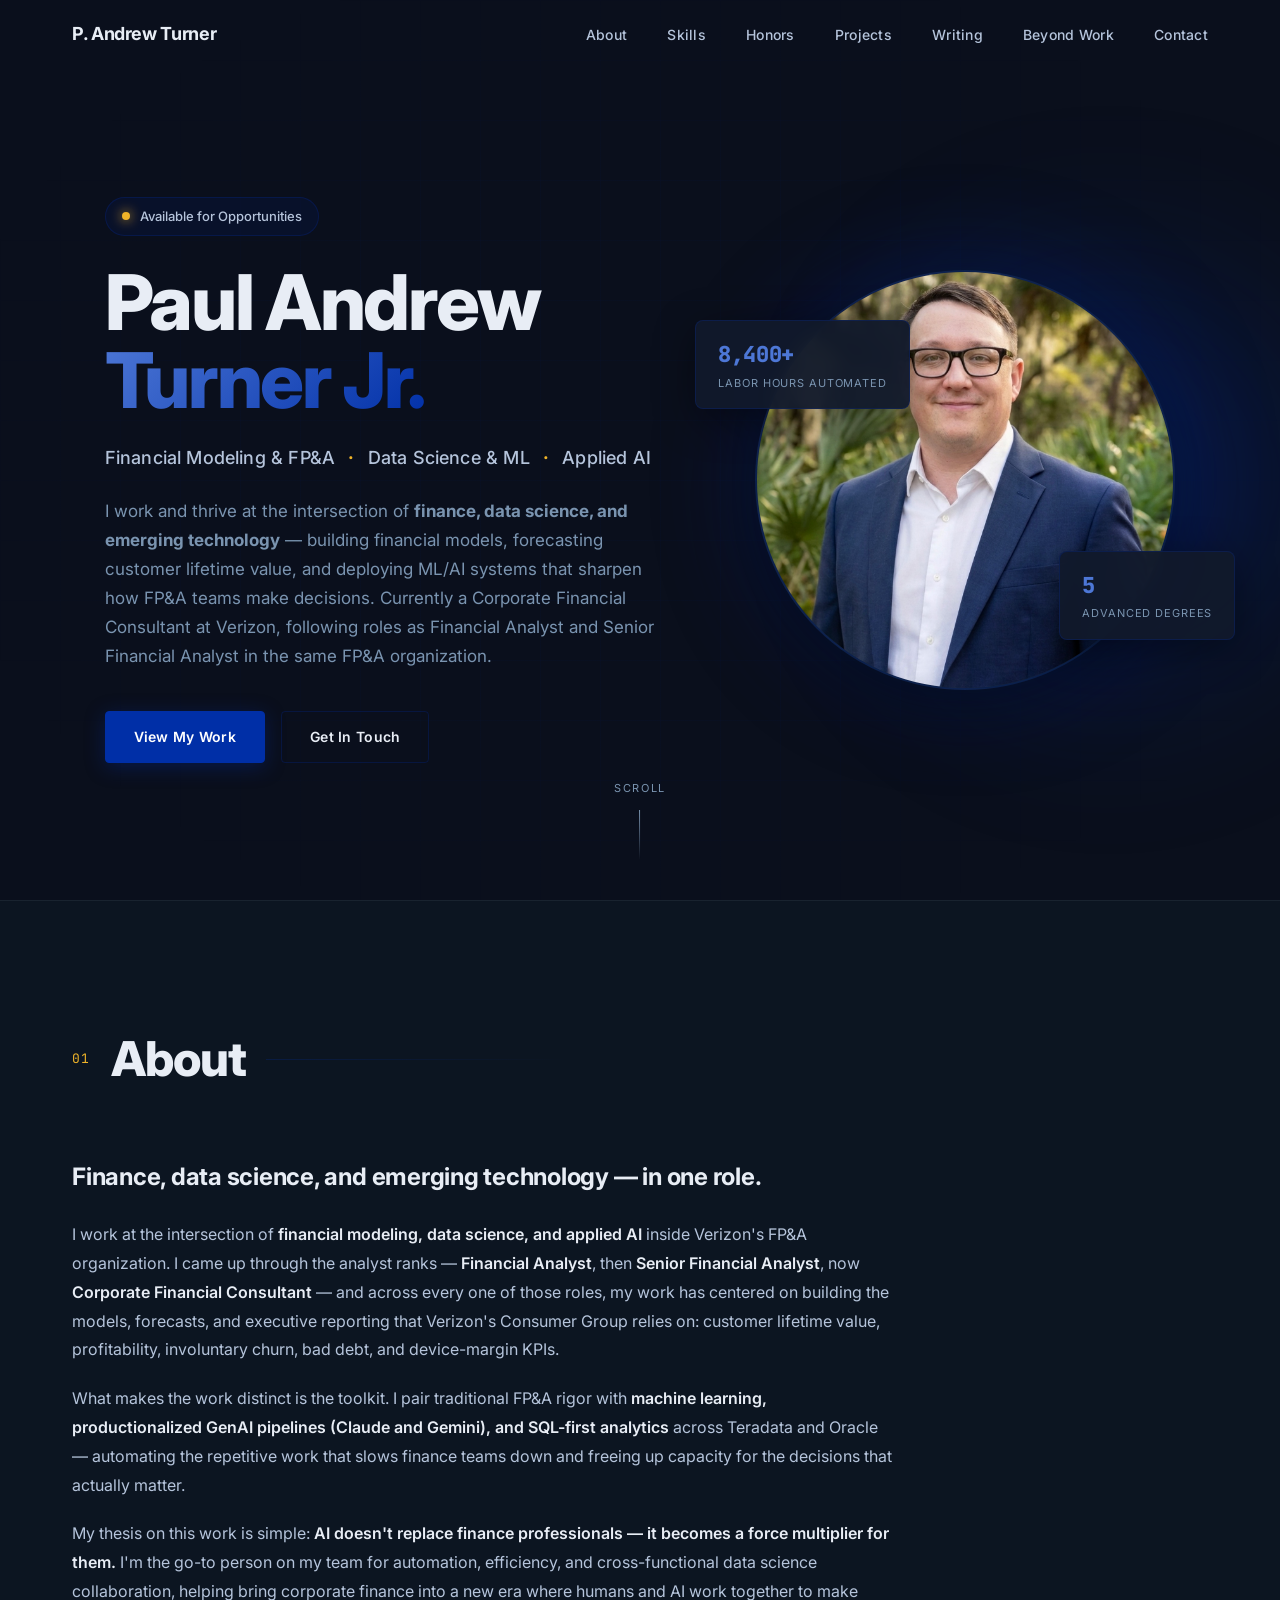
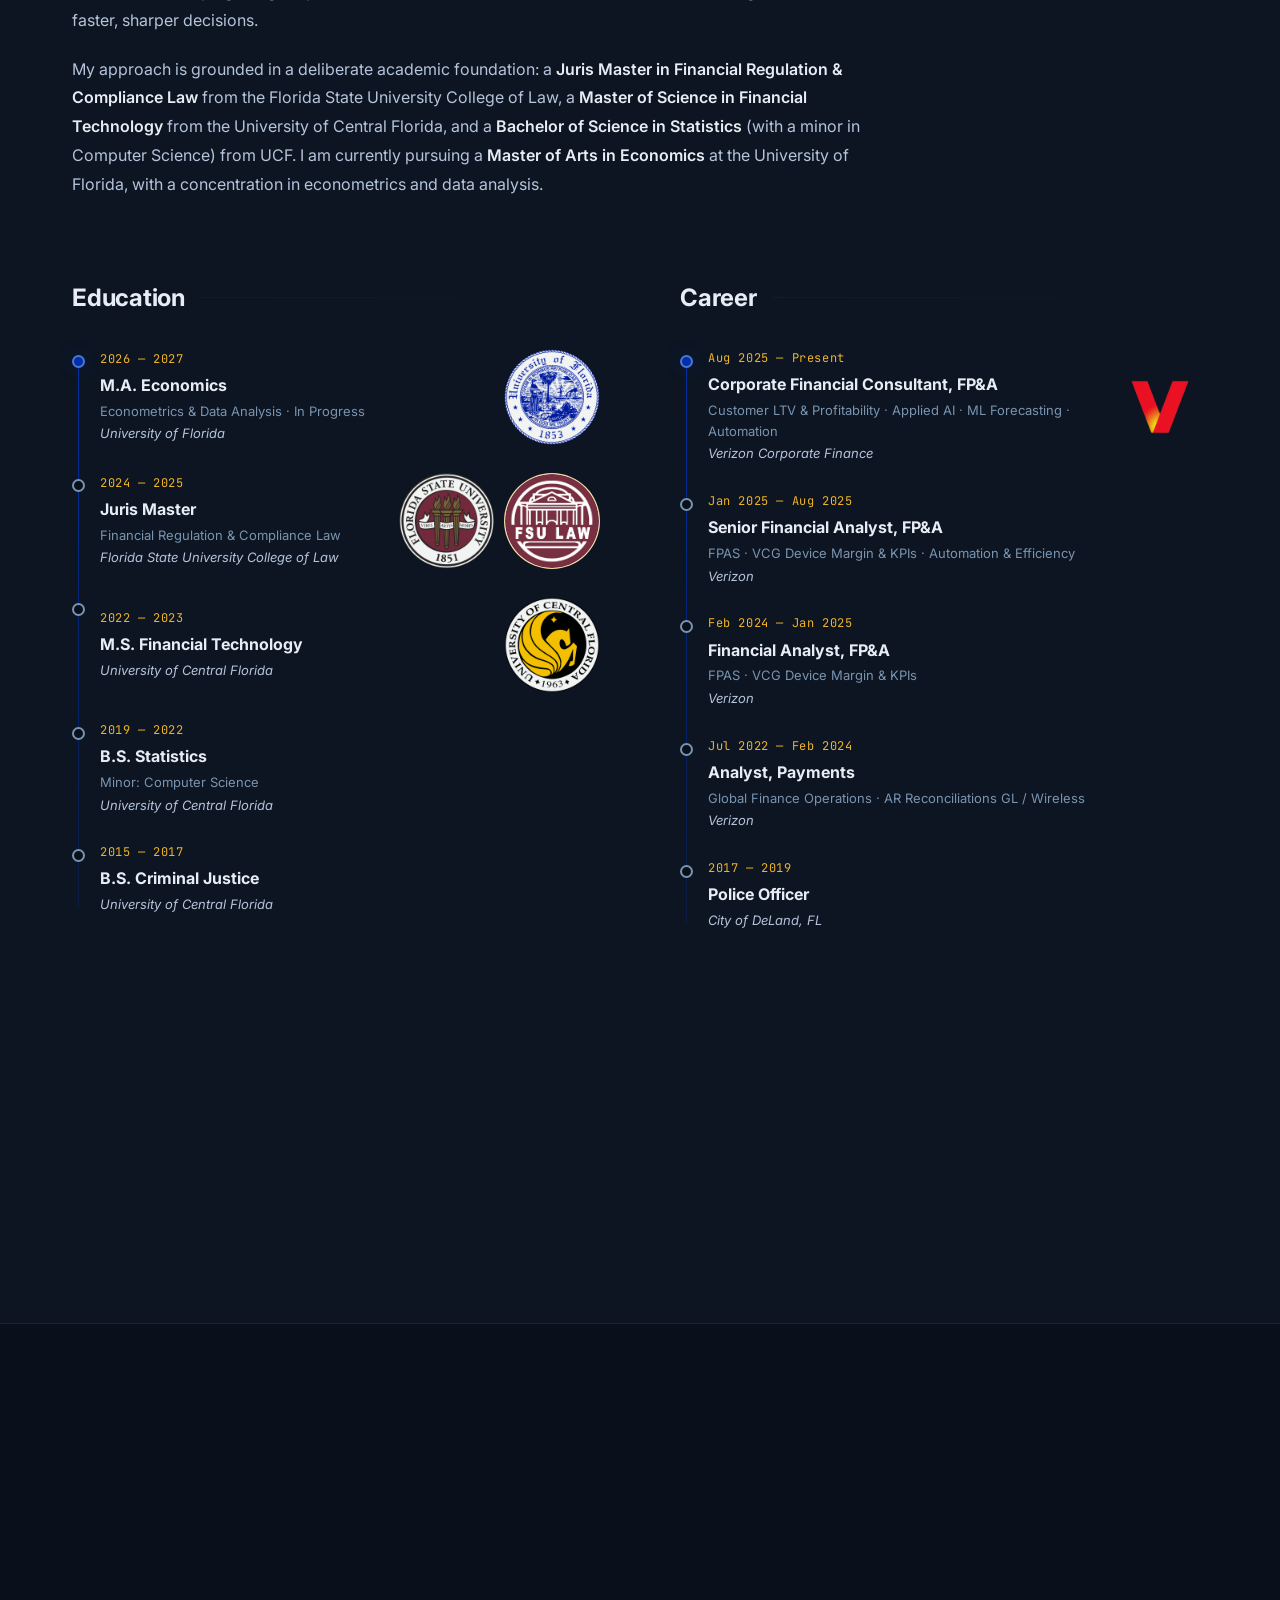
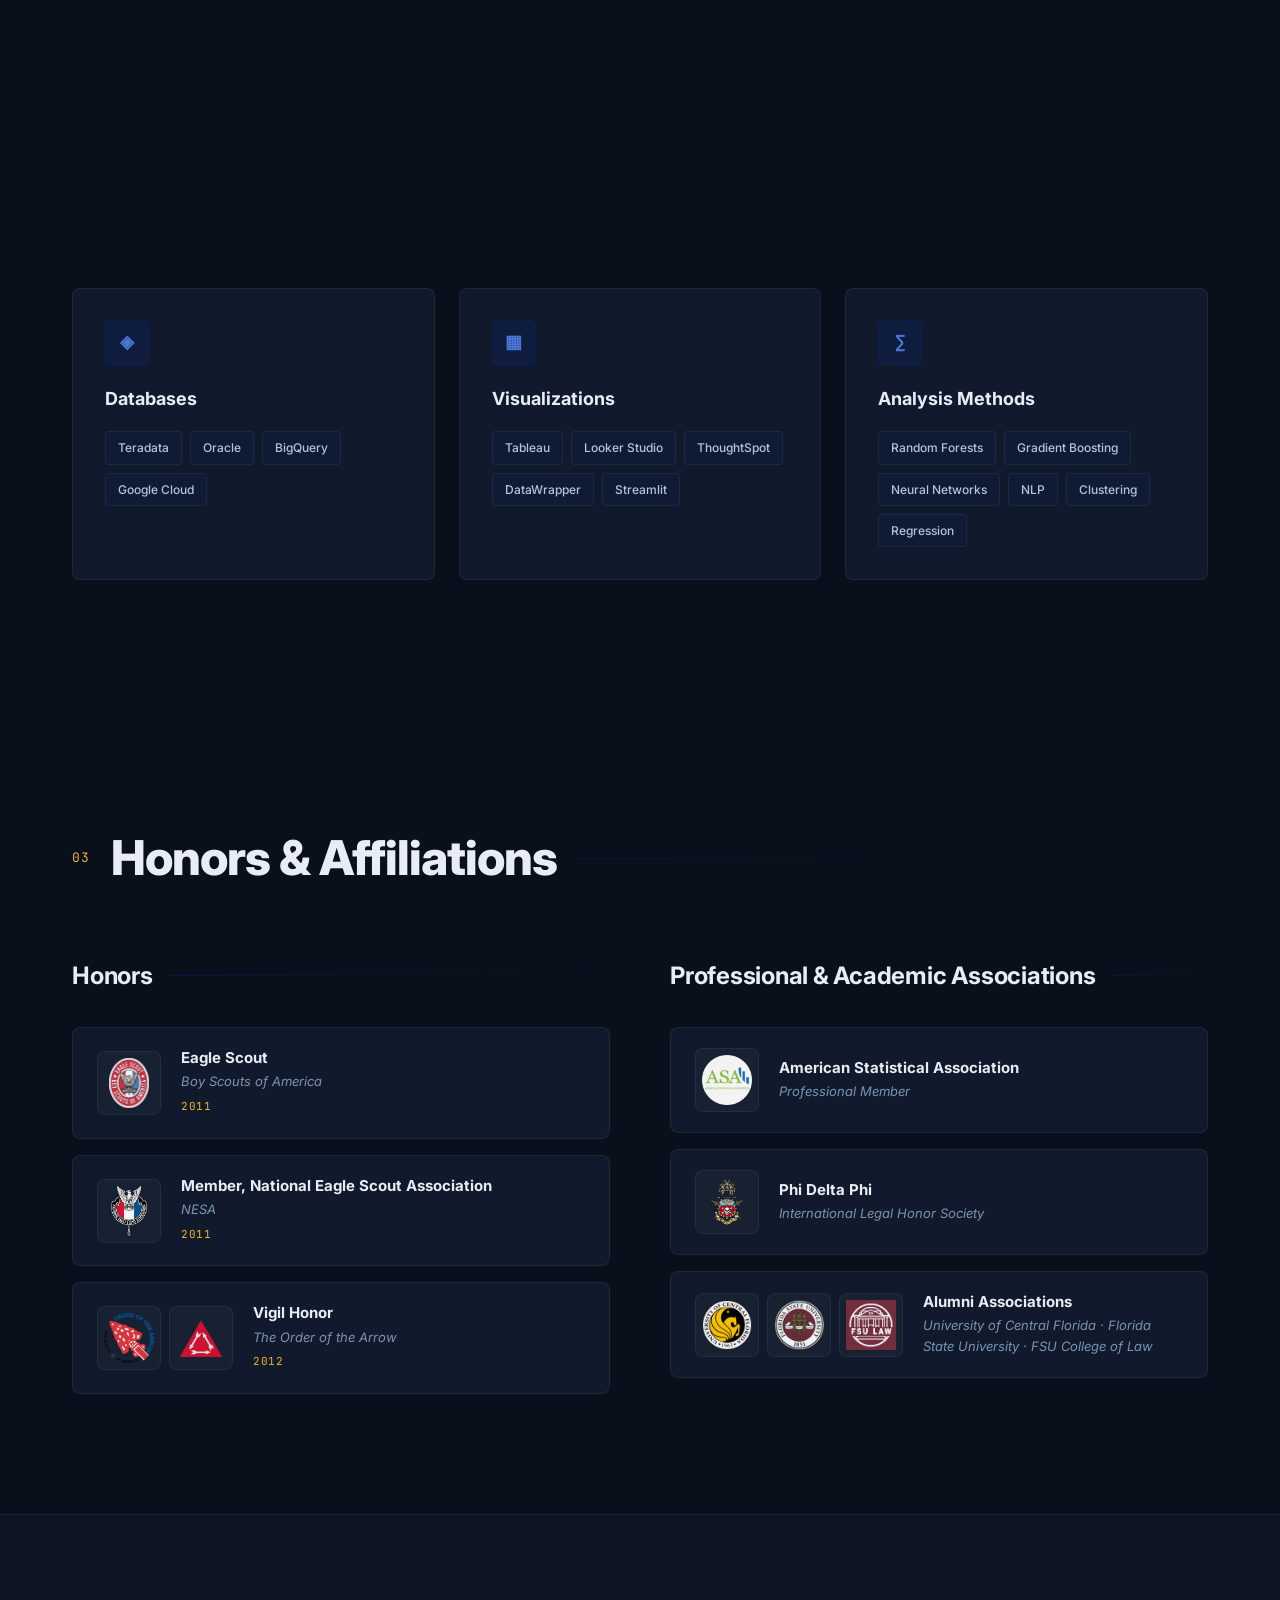
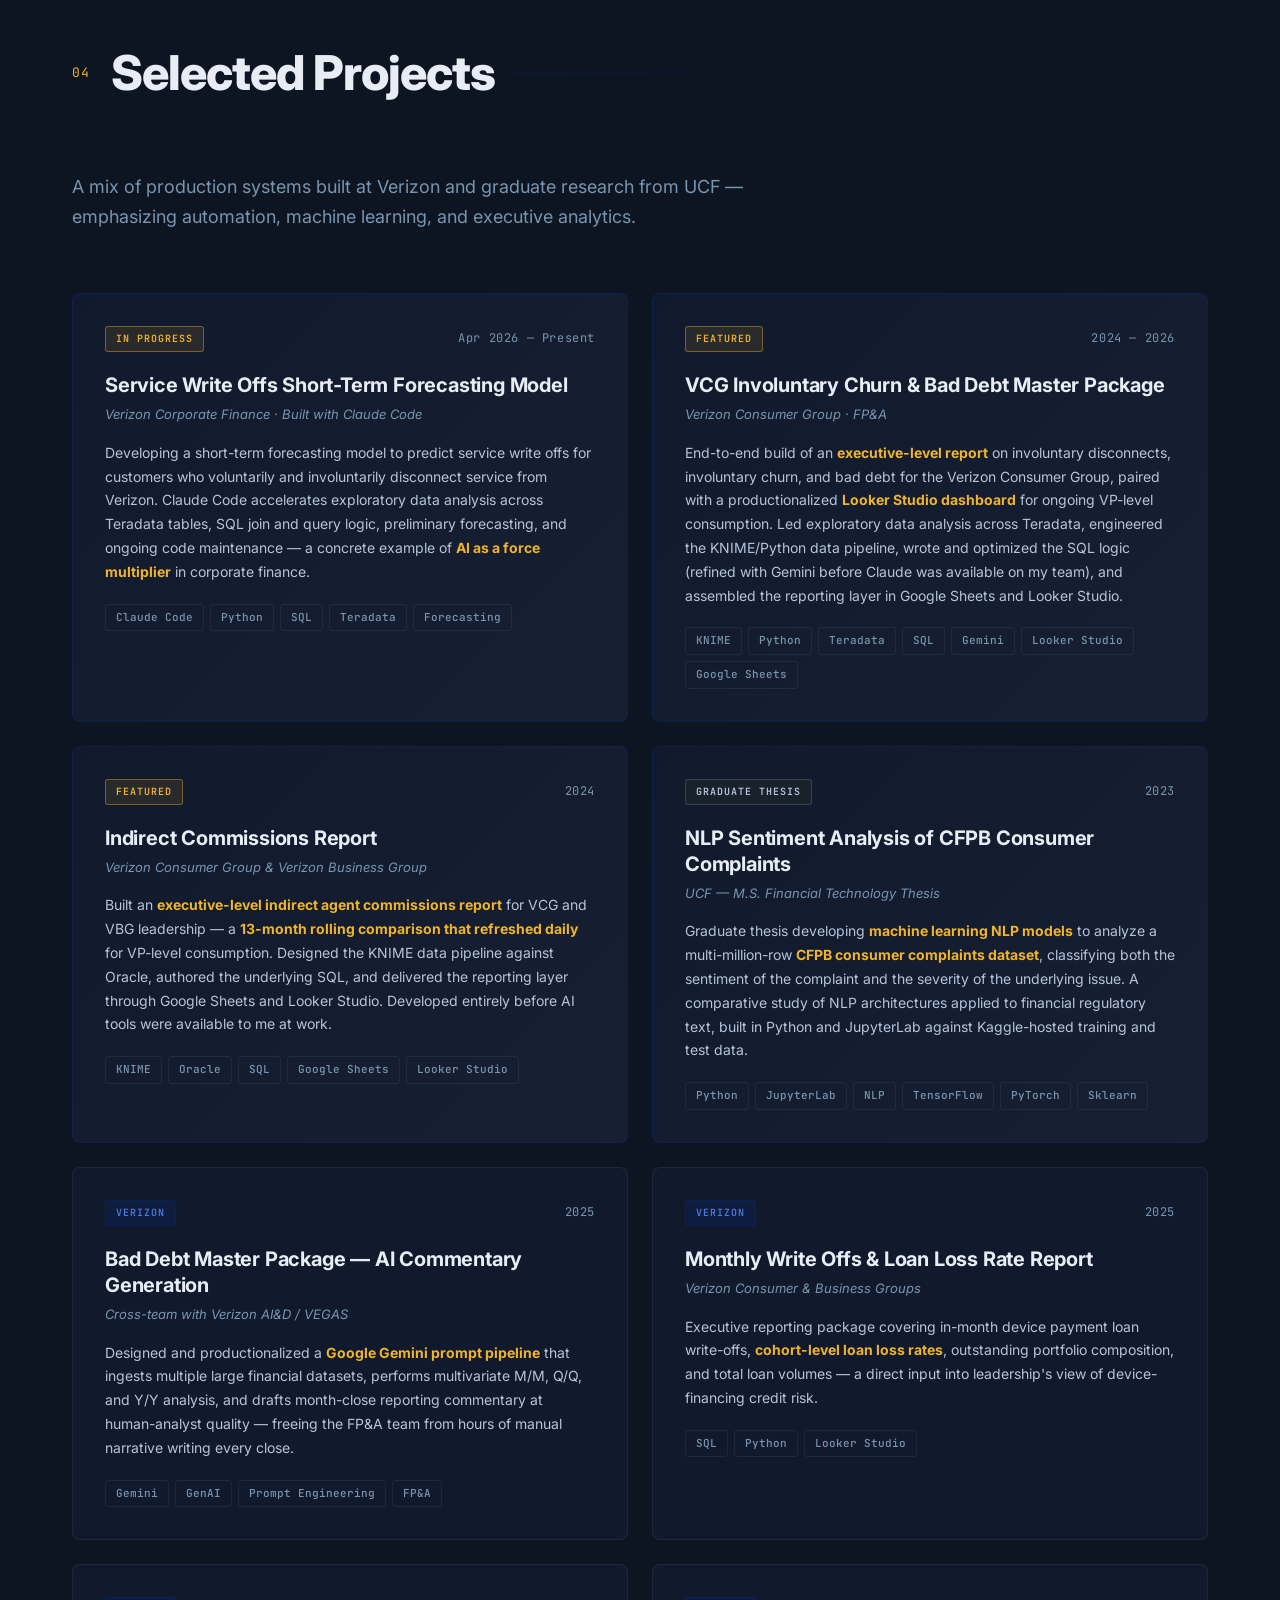
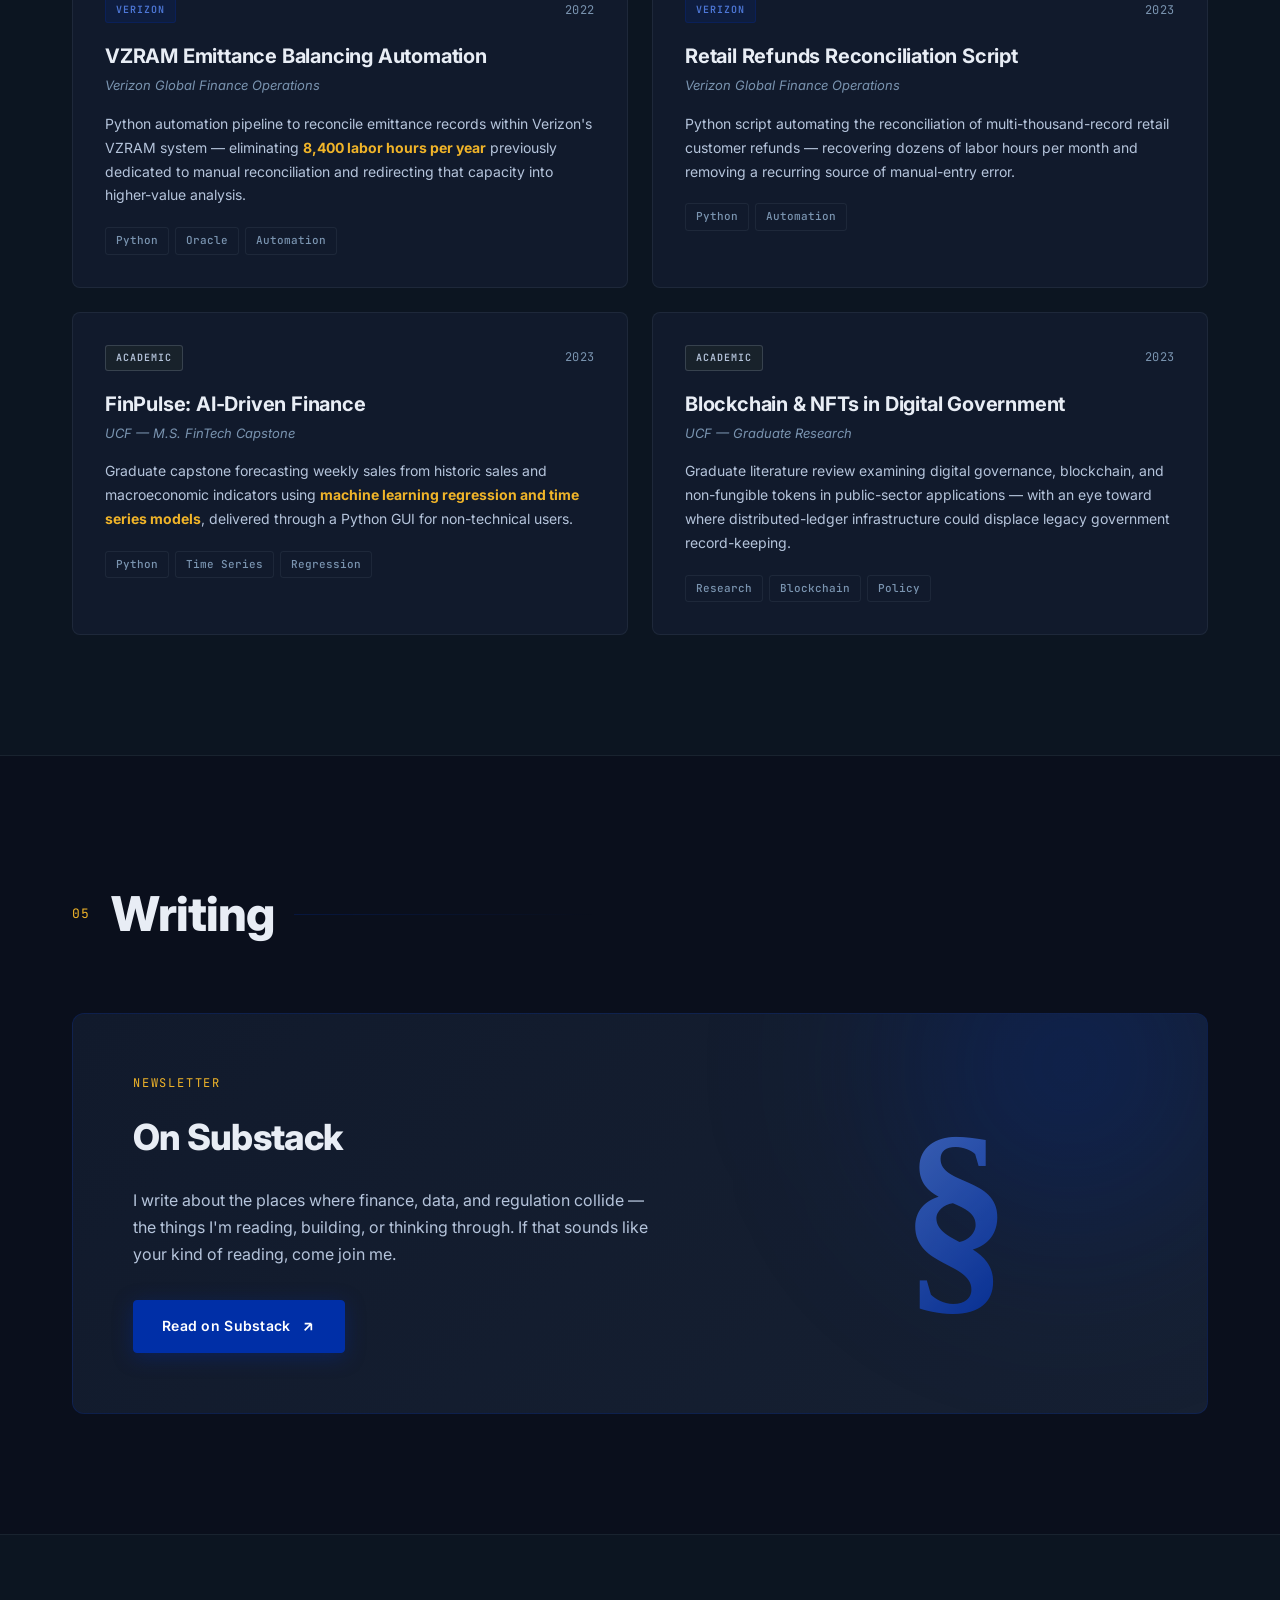
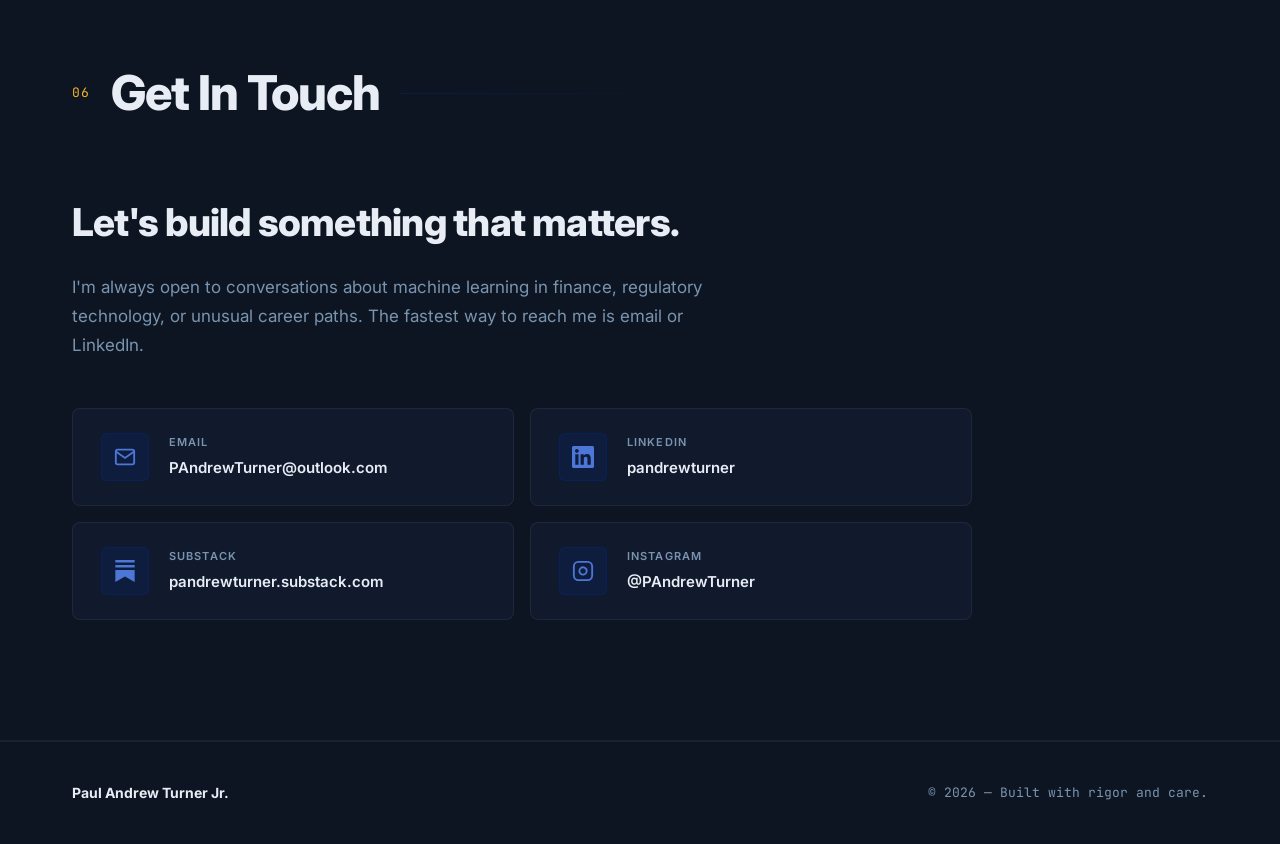
==== commit 27a2f55c: "UI updates" ====
--- a/index.html
+++ b/index.html
@@ -24,6 +24,7 @@
                 <li><a href="#honors" class="nav-link">Honors</a></li>
                 <li><a href="#projects" class="nav-link">Projects</a></li>
                 <li><a href="#writing" class="nav-link">Writing</a></li>
+                <li><a href="personal.html" class="nav-link">Beyond Work</a></li>
                 <li><a href="#contact" class="nav-link">Contact</a></li>
             </ul>
             <button class="nav-toggle" id="nav-toggle" aria-label="Toggle menu">
@@ -47,10 +48,10 @@
                     <span class="accent">Turner Jr.</span>
                 </h1>
                 <p class="hero-tagline">
-                    Quantitative Finance <span class="divider">·</span> Data Science <span class="divider">·</span> Applied AI
+                    Financial Modeling &amp; FP&amp;A <span class="divider">·</span> Data Science &amp; ML <span class="divider">·</span> Applied AI
                 </p>
                 <p class="hero-bio">
-                    I build applied AI and machine learning systems for corporate finance — forecasting customer lifetime value, automating the work that slows teams down, and treating AI as a force multiplier rather than a replacement. Currently a Corporate Financial Consultant at Verizon.
+                    I work and thrive at the intersection of <strong>finance, data science, and emerging technology</strong> — building financial models, forecasting customer lifetime value, and deploying ML/AI systems that sharpen how FP&amp;A teams make decisions. Currently a Corporate Financial Consultant at Verizon, following roles as Financial Analyst and Senior Financial Analyst in the same FP&amp;A organization.
                 </p>
                 <div class="hero-cta">
                     <a href="#projects" class="btn btn-primary">View My Work</a>
@@ -86,9 +87,12 @@
                 <div class="section-line"></div>
             </div>
             <div class="about-text reveal">
-                <h3 class="about-heading">Where corporate finance meets applied AI.</h3>
+                <h3 class="about-heading">Finance, data science, and emerging technology — in one role.</h3>
                 <p>
-                    I work at the intersection of applied AI, data science, and corporate finance — forecasting <strong>customer lifetime value and profitability</strong> for Verizon's Corporate Finance organization. My day-to-day involves building machine learning models, productionalizing GenAI pipelines with Claude and Gemini, and automating the repetitive work that slows finance teams down.
+                    I work at the intersection of <strong>financial modeling, data science, and applied AI</strong> inside Verizon's FP&amp;A organization. I came up through the analyst ranks — <strong>Financial Analyst</strong>, then <strong>Senior Financial Analyst</strong>, now <strong>Corporate Financial Consultant</strong> — and across every one of those roles, my work has centered on building the models, forecasts, and executive reporting that Verizon's Consumer Group relies on: customer lifetime value, profitability, involuntary churn, bad debt, and device-margin KPIs.
+                </p>
+                <p>
+                    What makes the work distinct is the toolkit. I pair traditional FP&amp;A rigor with <strong>machine learning, productionalized GenAI pipelines (Claude and Gemini), and SQL-first analytics</strong> across Teradata and Oracle — automating the repetitive work that slows finance teams down and freeing up capacity for the decisions that actually matter.
                 </p>
                 <p>
                     My thesis on this work is simple: <strong>AI doesn't replace finance professionals — it becomes a force multiplier for them.</strong> I'm the go-to person on my team for automation, efficiency, and cross-functional data science collaboration, helping bring corporate finance into a new era where humans and AI work together to make faster, sharper decisions.
@@ -173,7 +177,7 @@
                         <span class="heading-num">Career</span>
                     </h3>
                     <div class="timeline">
-                        <div class="timeline-item">
+                        <div class="timeline-item edu-item">
                             <div class="timeline-marker current"></div>
                             <div class="timeline-content">
                                 <div class="timeline-date">Aug 2025 — Present</div>
@@ -181,6 +185,11 @@
                                 <div class="timeline-meta">Customer LTV &amp; Profitability · Applied AI · ML Forecasting · Automation</div>
                                 <div class="timeline-school">Verizon Corporate Finance</div>
                             </div>
+                            <div class="timeline-seals">
+                                <div class="timeline-seal">
+                                    <img src="assets/Verizon%20V.png" alt="Verizon logo" loading="lazy">
+                                </div>
+                            </div>
                         </div>
                         <div class="timeline-item">
                             <div class="timeline-marker"></div>
@@ -216,6 +225,26 @@
                                 <div class="timeline-title">Police Officer</div>
                                 <div class="timeline-school">City of DeLand, FL</div>
                             </div>
+                        </div>
+                    </div>
+                </div>
+            </div>
+
+            <div class="certifications reveal">
+                <div class="certifications-label">Professional Certifications</div>
+                <div class="certifications-list">
+                    <div class="cert-item">
+                        <div class="cert-year">2026</div>
+                        <div class="cert-body">
+                            <div class="cert-title">Google AI Professional Certificate</div>
+                            <div class="cert-issuer">Google</div>
+                        </div>
+                    </div>
+                    <div class="cert-item">
+                        <div class="cert-year">2021</div>
+                        <div class="cert-body">
+                            <div class="cert-title">Google Data Analytics Professional Certificate</div>
+                            <div class="cert-issuer">Google</div>
                         </div>
                     </div>
                 </div>
@@ -234,7 +263,14 @@
             <div class="skills-grid">
                 <div class="skill-category reveal">
                     <div class="skill-icon">&lt;/&gt;</div>
-                    <h3>Languages</h3>
+                    <div class="skill-heading-row">
+                        <h3>Languages</h3>
+                        <div class="skill-logos">
+                            <img src="assets/Python.png" alt="Python logo" loading="lazy">
+                            <img src="assets/Swift.png" alt="Swift logo" loading="lazy">
+                            <img src="assets/R.png" alt="R logo" loading="lazy">
+                        </div>
+                    </div>
                     <div class="skill-tags">
                         <span class="tag">Python</span>
                         <span class="tag">R</span>
@@ -257,6 +293,20 @@
                     </div>
                 </div>
                 <div class="skill-category reveal">
+                    <div class="skill-icon">✦</div>
+                    <div class="skill-heading-row">
+                        <h3>GenAI / LLMs</h3>
+                        <div class="skill-logos">
+                            <img src="assets/Claude.jpg" alt="Claude logo" loading="lazy">
+                        </div>
+                    </div>
+                    <div class="skill-tags">
+                        <span class="tag">Anthropic Claude</span>
+                        <span class="tag">Google Gemini</span>
+                        <span class="tag">OpenAI ChatGPT</span>
+                    </div>
+                </div>
+                <div class="skill-category reveal">
                     <div class="skill-icon">◈</div>
                     <h3>Databases</h3>
                     <div class="skill-tags">
@@ -268,22 +318,13 @@
                 </div>
                 <div class="skill-category reveal">
                     <div class="skill-icon">▦</div>
-                    <h3>Visualization</h3>
+                    <h3>Visualizations</h3>
                     <div class="skill-tags">
                         <span class="tag">Tableau</span>
                         <span class="tag">Looker Studio</span>
                         <span class="tag">ThoughtSpot</span>
                         <span class="tag">DataWrapper</span>
                         <span class="tag">Streamlit</span>
-                    </div>
-                </div>
-                <div class="skill-category reveal">
-                    <div class="skill-icon">✦</div>
-                    <h3>GenAI / LLMs</h3>
-                    <div class="skill-tags">
-                        <span class="tag">Anthropic Claude</span>
-                        <span class="tag">Google Gemini</span>
-                        <span class="tag">OpenAI ChatGPT</span>
                     </div>
                 </div>
                 <div class="skill-category reveal">
@@ -376,6 +417,23 @@
                                 <div class="honor-org">International Legal Honor Society</div>
                             </div>
                         </li>
+                        <li class="honor-item">
+                            <div class="honor-badges">
+                                <div class="honor-badge">
+                                    <img src="assets/UCF%20Seal.png" alt="University of Central Florida seal" loading="lazy">
+                                </div>
+                                <div class="honor-badge">
+                                    <img src="assets/FSU%20Seal.png" alt="Florida State University seal" loading="lazy">
+                                </div>
+                                <div class="honor-badge">
+                                    <img src="assets/FSU%20Law.jpg" alt="FSU College of Law seal" loading="lazy">
+                                </div>
+                            </div>
+                            <div class="honor-content">
+                                <div class="honor-title">Alumni Associations</div>
+                                <div class="honor-org">University of Central Florida · Florida State University · FSU College of Law</div>
+                            </div>
+                        </li>
                     </ul>
                 </div>
             </div>
@@ -414,121 +472,50 @@
                 <article class="project-card featured reveal">
                     <div class="project-header">
                         <div class="project-badge gold">Featured</div>
-                        <div class="project-year">2022</div>
-                    </div>
-                    <h3 class="project-title">VZRAM Emittance Balancing Automation</h3>
-                    <div class="project-org">Verizon</div>
-                    <p class="project-desc">Developed a Python automation pipeline to reconcile emittance records within Verizon's VZRAM system, eliminating <strong>8,400 labor hours per year</strong> previously dedicated to manual reconciliation.</p>
-                    <div class="project-tags">
-                        <span class="tag-mono">Python</span>
-                        <span class="tag-mono">Oracle</span>
-                        <span class="tag-mono">Automation</span>
-                    </div>
-                </article>
-
-                <article class="project-card featured reveal">
-                    <div class="project-header">
-                        <div class="project-badge gold">Featured</div>
-                        <div class="project-year">2025 / 2026</div>
-                    </div>
-                    <h3 class="project-title">VCG Involuntary Churn &amp; Bad Debt Master Dashboard</h3>
-                    <div class="project-org">Verizon</div>
-                    <p class="project-desc">Development and automated deployment of an executive-level dashboard tracking involuntary disconnects, churn, and subscribers for the Verizon Consumer Group.</p>
+                        <div class="project-year">2024 — 2026</div>
+                    </div>
+                    <h3 class="project-title">VCG Involuntary Churn &amp; Bad Debt Master Package</h3>
+                    <div class="project-org">Verizon Consumer Group · FP&amp;A</div>
+                    <p class="project-desc">End-to-end build of an <strong>executive-level report</strong> on involuntary disconnects, involuntary churn, and bad debt for the Verizon Consumer Group, paired with a productionalized <strong>Looker Studio dashboard</strong> for ongoing VP-level consumption. Led exploratory data analysis across Teradata, engineered the KNIME/Python data pipeline, wrote and optimized the SQL logic (refined with Gemini before Claude was available on my team), and assembled the reporting layer in Google Sheets and Looker Studio.</p>
                     <div class="project-tags">
                         <span class="tag-mono">KNIME</span>
                         <span class="tag-mono">Python</span>
+                        <span class="tag-mono">Teradata</span>
                         <span class="tag-mono">SQL</span>
                         <span class="tag-mono">Gemini</span>
                         <span class="tag-mono">Looker Studio</span>
-                    </div>
-                </article>
-
-                <article class="project-card reveal">
-                    <div class="project-header">
-                        <div class="project-badge">Verizon</div>
-                        <div class="project-year">2025</div>
-                    </div>
-                    <h3 class="project-title">Bad Debt Master Package Analysis &amp; Commentary Generation</h3>
-                    <div class="project-org">Cross-team with AI&amp;D / VEGAS</div>
-                    <p class="project-desc">Developed and productionalized a Google Gemini prompt pipeline to conduct multivariate analysis across multiple large datasets and generate month-close reporting commentary for M/M, Q/Q, and Y/Y analysis.</p>
-                    <div class="project-tags">
-                        <span class="tag-mono">Gemini</span>
-                        <span class="tag-mono">GenAI</span>
-                        <span class="tag-mono">Prompt Engineering</span>
-                    </div>
-                </article>
-
-                <article class="project-card reveal">
-                    <div class="project-header">
-                        <div class="project-badge">Verizon</div>
-                        <div class="project-year">2025</div>
-                    </div>
-                    <h3 class="project-title">Monthly Write Offs &amp; Loan Loss Rate Report</h3>
-                    <div class="project-org">Verizon Consumer &amp; Business Groups</div>
-                    <p class="project-desc">Built a reporting dashboard covering in-month device payment loan write-offs, cohort-level loan loss rates, outstanding loan portfolio composition, and total loan volumes.</p>
-                    <div class="project-tags">
+                        <span class="tag-mono">Google Sheets</span>
+                    </div>
+                </article>
+
+                <article class="project-card featured reveal">
+                    <div class="project-header">
+                        <div class="project-badge gold">Featured</div>
+                        <div class="project-year">2024</div>
+                    </div>
+                    <h3 class="project-title">Indirect Commissions Report</h3>
+                    <div class="project-org">Verizon Consumer Group &amp; Verizon Business Group</div>
+                    <p class="project-desc">Built an <strong>executive-level indirect agent commissions report</strong> for VCG and VBG leadership — a <strong>13-month rolling comparison that refreshed daily</strong> for VP-level consumption. Designed the KNIME data pipeline against Oracle, authored the underlying SQL, and delivered the reporting layer through Google Sheets and Looker Studio. Developed entirely before AI tools were available to me at work.</p>
+                    <div class="project-tags">
+                        <span class="tag-mono">KNIME</span>
+                        <span class="tag-mono">Oracle</span>
                         <span class="tag-mono">SQL</span>
+                        <span class="tag-mono">Google Sheets</span>
+                        <span class="tag-mono">Looker Studio</span>
+                    </div>
+                </article>
+
+                <article class="project-card featured reveal">
+                    <div class="project-header">
+                        <div class="project-badge academic">Graduate Thesis</div>
+                        <div class="project-year">2023</div>
+                    </div>
+                    <h3 class="project-title">NLP Sentiment Analysis of CFPB Consumer Complaints</h3>
+                    <div class="project-org">UCF — M.S. Financial Technology Thesis</div>
+                    <p class="project-desc">Graduate thesis developing <strong>machine learning NLP models</strong> to analyze a multi-million-row <strong>CFPB consumer complaints dataset</strong>, classifying both the sentiment of the complaint and the severity of the underlying issue. A comparative study of NLP architectures applied to financial regulatory text, built in Python and JupyterLab against Kaggle-hosted training and test data.</p>
+                    <div class="project-tags">
                         <span class="tag-mono">Python</span>
-                        <span class="tag-mono">Looker Studio</span>
-                    </div>
-                </article>
-
-                <article class="project-card reveal">
-                    <div class="project-header">
-                        <div class="project-badge">Verizon</div>
-                        <div class="project-year">2024</div>
-                    </div>
-                    <h3 class="project-title">VCG Involuntary Churn &amp; Bad Debt Master Package</h3>
-                    <div class="project-org">Verizon</div>
-                    <p class="project-desc">Contributed to the development of a new executive-level analysis of Verizon's Consumer Involuntary Churn and Bad Debt — leading exploratory data analysis across multiple databases, aggregation, and consolidation.</p>
-                    <div class="project-tags">
-                        <span class="tag-mono">SQL</span>
-                        <span class="tag-mono">Python</span>
-                        <span class="tag-mono">KNIME</span>
-                        <span class="tag-mono">Teradata</span>
-                        <span class="tag-mono">Oracle</span>
-                    </div>
-                </article>
-
-                <article class="project-card reveal">
-                    <div class="project-header">
-                        <div class="project-badge">Verizon</div>
-                        <div class="project-year">2024</div>
-                    </div>
-                    <h3 class="project-title">Indirect Commissions by Master Agent ID</h3>
-                    <div class="project-org">Verizon VCG</div>
-                    <p class="project-desc">Executive-level reporting and analysis of indirect agent commissions payouts and device volumes, integrated across Oracle, KNIME, and Google Workspace.</p>
-                    <div class="project-tags">
-                        <span class="tag-mono">Oracle</span>
-                        <span class="tag-mono">KNIME</span>
-                        <span class="tag-mono">Python</span>
-                    </div>
-                </article>
-
-                <article class="project-card reveal">
-                    <div class="project-header">
-                        <div class="project-badge academic">Academic</div>
-                        <div class="project-year">2023</div>
-                    </div>
-                    <h3 class="project-title">FinPulse: AI-Driven Finance</h3>
-                    <div class="project-org">UCF — M.S. FinTech Capstone</div>
-                    <p class="project-desc">Graduate capstone using machine learning regression and time series models to forecast weekly sales from historic sales and economic indicators, delivered via a Python GUI.</p>
-                    <div class="project-tags">
-                        <span class="tag-mono">Python</span>
-                        <span class="tag-mono">Time Series</span>
-                        <span class="tag-mono">Regression</span>
-                    </div>
-                </article>
-
-                <article class="project-card reveal">
-                    <div class="project-header">
-                        <div class="project-badge academic">Academic</div>
-                        <div class="project-year">2023</div>
-                    </div>
-                    <h3 class="project-title">NLP Sentiment Analysis of CFPB Consumer Complaints</h3>
-                    <div class="project-org">UCF — Graduate Thesis</div>
-                    <p class="project-desc">Developed an NLP machine learning model to analyze sentiment in the Consumer Financial Protection Bureau database — predicting the sentiment and severity of consumer complaints. A comparative study of NLP architectures for financial text.</p>
-                    <div class="project-tags">
+                        <span class="tag-mono">JupyterLab</span>
                         <span class="tag-mono">NLP</span>
                         <span class="tag-mono">TensorFlow</span>
                         <span class="tag-mono">PyTorch</span>
@@ -538,30 +525,91 @@
 
                 <article class="project-card reveal">
                     <div class="project-header">
+                        <div class="project-badge">Verizon</div>
+                        <div class="project-year">2025</div>
+                    </div>
+                    <h3 class="project-title">Bad Debt Master Package — AI Commentary Generation</h3>
+                    <div class="project-org">Cross-team with Verizon AI&amp;D / VEGAS</div>
+                    <p class="project-desc">Designed and productionalized a <strong>Google Gemini prompt pipeline</strong> that ingests multiple large financial datasets, performs multivariate M/M, Q/Q, and Y/Y analysis, and drafts month-close reporting commentary at human-analyst quality — freeing the FP&amp;A team from hours of manual narrative writing every close.</p>
+                    <div class="project-tags">
+                        <span class="tag-mono">Gemini</span>
+                        <span class="tag-mono">GenAI</span>
+                        <span class="tag-mono">Prompt Engineering</span>
+                        <span class="tag-mono">FP&amp;A</span>
+                    </div>
+                </article>
+
+                <article class="project-card reveal">
+                    <div class="project-header">
+                        <div class="project-badge">Verizon</div>
+                        <div class="project-year">2025</div>
+                    </div>
+                    <h3 class="project-title">Monthly Write Offs &amp; Loan Loss Rate Report</h3>
+                    <div class="project-org">Verizon Consumer &amp; Business Groups</div>
+                    <p class="project-desc">Executive reporting package covering in-month device payment loan write-offs, <strong>cohort-level loan loss rates</strong>, outstanding portfolio composition, and total loan volumes — a direct input into leadership's view of device-financing credit risk.</p>
+                    <div class="project-tags">
+                        <span class="tag-mono">SQL</span>
+                        <span class="tag-mono">Python</span>
+                        <span class="tag-mono">Looker Studio</span>
+                    </div>
+                </article>
+
+                <article class="project-card reveal">
+                    <div class="project-header">
+                        <div class="project-badge">Verizon</div>
+                        <div class="project-year">2022</div>
+                    </div>
+                    <h3 class="project-title">VZRAM Emittance Balancing Automation</h3>
+                    <div class="project-org">Verizon Global Finance Operations</div>
+                    <p class="project-desc">Python automation pipeline to reconcile emittance records within Verizon's VZRAM system — eliminating <strong>8,400 labor hours per year</strong> previously dedicated to manual reconciliation and redirecting that capacity into higher-value analysis.</p>
+                    <div class="project-tags">
+                        <span class="tag-mono">Python</span>
+                        <span class="tag-mono">Oracle</span>
+                        <span class="tag-mono">Automation</span>
+                    </div>
+                </article>
+
+                <article class="project-card reveal">
+                    <div class="project-header">
+                        <div class="project-badge">Verizon</div>
+                        <div class="project-year">2023</div>
+                    </div>
+                    <h3 class="project-title">Retail Refunds Reconciliation Script</h3>
+                    <div class="project-org">Verizon Global Finance Operations</div>
+                    <p class="project-desc">Python script automating the reconciliation of multi-thousand-record retail customer refunds — recovering dozens of labor hours per month and removing a recurring source of manual-entry error.</p>
+                    <div class="project-tags">
+                        <span class="tag-mono">Python</span>
+                        <span class="tag-mono">Automation</span>
+                    </div>
+                </article>
+
+                <article class="project-card reveal">
+                    <div class="project-header">
                         <div class="project-badge academic">Academic</div>
                         <div class="project-year">2023</div>
                     </div>
+                    <h3 class="project-title">FinPulse: AI-Driven Finance</h3>
+                    <div class="project-org">UCF — M.S. FinTech Capstone</div>
+                    <p class="project-desc">Graduate capstone forecasting weekly sales from historic sales and macroeconomic indicators using <strong>machine learning regression and time series models</strong>, delivered through a Python GUI for non-technical users.</p>
+                    <div class="project-tags">
+                        <span class="tag-mono">Python</span>
+                        <span class="tag-mono">Time Series</span>
+                        <span class="tag-mono">Regression</span>
+                    </div>
+                </article>
+
+                <article class="project-card reveal">
+                    <div class="project-header">
+                        <div class="project-badge academic">Academic</div>
+                        <div class="project-year">2023</div>
+                    </div>
                     <h3 class="project-title">Blockchain &amp; NFTs in Digital Government</h3>
                     <div class="project-org">UCF — Graduate Research</div>
-                    <p class="project-desc">Graduate-level literature review exploring digital governance, blockchain, and non-fungible tokens in public-sector applications.</p>
+                    <p class="project-desc">Graduate literature review examining digital governance, blockchain, and non-fungible tokens in public-sector applications — with an eye toward where distributed-ledger infrastructure could displace legacy government record-keeping.</p>
                     <div class="project-tags">
                         <span class="tag-mono">Research</span>
                         <span class="tag-mono">Blockchain</span>
                         <span class="tag-mono">Policy</span>
-                    </div>
-                </article>
-
-                <article class="project-card reveal">
-                    <div class="project-header">
-                        <div class="project-badge">Verizon</div>
-                        <div class="project-year">2023</div>
-                    </div>
-                    <h3 class="project-title">Retail Refunds Reconciliation Script</h3>
-                    <div class="project-org">Verizon Global Finance Operations</div>
-                    <p class="project-desc">Python script automating the reconciliation of multi-thousand-record retail customer refunds — saving dozens of hours of manual reconciliation labor per month.</p>
-                    <div class="project-tags">
-                        <span class="tag-mono">Python</span>
-                        <span class="tag-mono">Automation</span>
                     </div>
                 </article>
 
@@ -632,7 +680,7 @@
                         </div>
                         <div class="contact-link-content">
                             <div class="contact-link-label">LinkedIn</div>
-                            <div class="contact-link-value">in/pandrewturner</div>
+                            <div class="contact-link-value">pandrewturner</div>
                         </div>
                     </a>
                     <a href="https://pandrewturner.substack.com" target="_blank" rel="noopener" class="contact-link">
--- a/styles.css
+++ b/styles.css
@@ -611,6 +611,106 @@
     gap: 10px;
 }
 
+.timeline-header-seal {
+    display: flex;
+    justify-content: center;
+    align-items: center;
+    margin: -8px 0 28px;
+}
+
+.timeline-header-seal img {
+    width: 140px;
+    height: auto;
+    max-height: 110px;
+    object-fit: contain;
+    opacity: 0.95;
+    transition: all 0.3s var(--ease);
+}
+
+.timeline-header-seal:hover img {
+    opacity: 1;
+    transform: scale(1.03);
+}
+
+.certifications {
+    margin-top: 80px;
+    padding-top: 48px;
+    border-top: 1px solid var(--border-subtle);
+}
+
+.certifications-label {
+    font-family: var(--font-mono);
+    font-size: 12px;
+    color: var(--accent-gold);
+    text-transform: uppercase;
+    letter-spacing: 0.15em;
+    margin-bottom: 28px;
+    font-weight: 600;
+}
+
+.certifications-list {
+    display: grid;
+    grid-template-columns: repeat(2, 1fr);
+    gap: 20px;
+}
+
+.cert-item {
+    display: flex;
+    align-items: flex-start;
+    gap: 20px;
+    padding: 24px 28px;
+    background: var(--bg-card);
+    border: 1px solid var(--border-subtle);
+    border-radius: 8px;
+    transition: all 0.3s var(--ease);
+}
+
+.cert-item:hover {
+    border-color: var(--border);
+    transform: translateY(-2px);
+    box-shadow: 0 8px 30px rgba(0, 0, 0, 0.25);
+}
+
+.cert-year {
+    font-family: var(--font-mono);
+    font-size: 13px;
+    color: var(--accent-gold);
+    font-weight: 600;
+    letter-spacing: 0.05em;
+    flex-shrink: 0;
+    padding-top: 2px;
+}
+
+.cert-body {
+    flex: 1;
+    min-width: 0;
+}
+
+.cert-title {
+    font-size: 16px;
+    font-weight: 700;
+    color: var(--text-primary);
+    letter-spacing: -0.01em;
+    margin-bottom: 4px;
+    line-height: 1.35;
+}
+
+.cert-issuer {
+    font-size: 13px;
+    color: var(--text-muted);
+    font-style: italic;
+}
+
+@media (max-width: 968px) {
+    .certifications-list {
+        grid-template-columns: 1fr;
+    }
+
+    .certifications {
+        margin-top: 60px;
+    }
+}
+
 .timeline-seal {
     flex-shrink: 0;
     width: 96px;
@@ -747,6 +847,46 @@
     font-weight: 700;
     margin-bottom: 18px;
     color: var(--text-primary);
+}
+
+.skill-heading-row {
+    display: flex;
+    align-items: center;
+    justify-content: space-between;
+    gap: 16px;
+    margin-bottom: 18px;
+}
+
+.skill-heading-row h3 {
+    margin-bottom: 0;
+}
+
+.skill-logos {
+    display: flex;
+    align-items: center;
+    gap: 10px;
+    flex-shrink: 0;
+}
+
+.skill-logos img {
+    width: 60px;
+    max-width: 60px;
+    height: auto;
+    object-fit: contain;
+    opacity: 0.9;
+    transition: all 0.3s var(--ease);
+}
+
+.skill-logos img[src*="Claude"] {
+    width: 150px;
+    max-width: 150px;
+    height: auto;
+    border-radius: 8px;
+}
+
+.skill-category:hover .skill-logos img {
+    opacity: 1;
+    transform: scale(1.08);
 }
 
 .skill-tags {
@@ -1215,6 +1355,422 @@
 }
 
 /* ========================================
+   Personal / Beyond Work page
+   ======================================== */
+.personal-hero {
+    padding: 180px 0 80px;
+    position: relative;
+}
+
+.personal-hero::before {
+    content: '';
+    position: absolute;
+    top: 10%;
+    right: -10%;
+    width: 600px;
+    height: 600px;
+    background: radial-gradient(circle, var(--accent-glow) 0%, transparent 70%);
+    filter: blur(100px);
+    pointer-events: none;
+    z-index: 0;
+}
+
+.personal-hero-content {
+    max-width: 820px;
+    position: relative;
+    z-index: 1;
+}
+
+.personal-hero-title {
+    font-size: clamp(44px, 6vw, 78px);
+    font-weight: 800;
+    line-height: 1.02;
+    letter-spacing: -0.03em;
+    margin-bottom: 32px;
+    color: var(--text-primary);
+}
+
+.personal-intro p {
+    font-size: 18px;
+    line-height: 1.8;
+    color: var(--text-secondary);
+    margin-bottom: 20px;
+}
+
+.personal-intro p:last-child {
+    margin-bottom: 0;
+}
+
+.personal-intro a {
+    color: #4d77d6;
+    text-decoration: none;
+    border-bottom: 1px solid var(--border);
+    transition: all 0.2s var(--ease);
+}
+
+.personal-intro a:hover {
+    color: var(--accent-gold);
+    border-bottom-color: var(--accent-gold);
+}
+
+.personal-intro strong {
+    color: var(--accent-gold);
+    font-weight: 700;
+}
+
+/* At a Glance — fact grid */
+.fact-grid {
+    display: grid;
+    grid-template-columns: repeat(3, 1fr);
+    gap: 24px;
+}
+
+.fact-card {
+    padding: 28px;
+    background: var(--bg-card);
+    border: 1px solid var(--border-subtle);
+    border-radius: 8px;
+    transition: all 0.3s var(--ease);
+    position: relative;
+    overflow: hidden;
+}
+
+.fact-card::before {
+    content: '';
+    position: absolute;
+    top: 0;
+    left: 0;
+    right: 0;
+    height: 2px;
+    background: linear-gradient(90deg, transparent, var(--accent-primary), transparent);
+    opacity: 0;
+    transition: opacity 0.3s var(--ease);
+}
+
+.fact-card:hover {
+    border-color: var(--border);
+    transform: translateY(-4px);
+    box-shadow: 0 12px 40px rgba(0, 0, 0, 0.3);
+}
+
+.fact-card:hover::before {
+    opacity: 1;
+}
+
+.fact-label {
+    font-family: var(--font-mono);
+    font-size: 11px;
+    color: var(--accent-gold);
+    text-transform: uppercase;
+    letter-spacing: 0.12em;
+    margin-bottom: 14px;
+    font-weight: 600;
+}
+
+.fact-value {
+    font-size: 18px;
+    font-weight: 700;
+    color: var(--text-primary);
+    line-height: 1.35;
+    margin-bottom: 8px;
+    letter-spacing: -0.01em;
+}
+
+.fact-meta {
+    font-size: 13px;
+    color: var(--text-muted);
+    font-style: italic;
+}
+
+/* Craft & Hobbies — interest grid */
+.interest-grid {
+    display: grid;
+    grid-template-columns: repeat(3, 1fr);
+    gap: 24px;
+}
+
+.interest-card {
+    padding: 36px 32px;
+    background: var(--bg-card);
+    border: 1px solid var(--border-subtle);
+    border-radius: 8px;
+    transition: all 0.3s var(--ease);
+    position: relative;
+    overflow: hidden;
+}
+
+.interest-card::before {
+    content: '';
+    position: absolute;
+    top: 0;
+    left: 0;
+    right: 0;
+    height: 2px;
+    background: linear-gradient(90deg, transparent, var(--accent-primary), transparent);
+    opacity: 0;
+    transition: opacity 0.3s var(--ease);
+}
+
+.interest-card:hover {
+    border-color: var(--border);
+    transform: translateY(-4px);
+    box-shadow: 0 12px 40px rgba(0, 0, 0, 0.3);
+}
+
+.interest-card:hover::before {
+    opacity: 1;
+}
+
+.interest-icon {
+    font-size: 40px;
+    line-height: 1;
+    margin-bottom: 20px;
+    display: block;
+}
+
+.interest-card h3 {
+    font-size: 20px;
+    font-weight: 700;
+    color: var(--text-primary);
+    margin-bottom: 14px;
+    letter-spacing: -0.01em;
+}
+
+.interest-card p {
+    font-size: 14px;
+    line-height: 1.7;
+    color: var(--text-secondary);
+}
+
+.interest-card p strong {
+    color: var(--accent-gold);
+    font-weight: 700;
+}
+
+/* Community & Advocacy */
+.advocacy-grid {
+    display: grid;
+    grid-template-columns: repeat(3, 1fr);
+    gap: 24px;
+}
+
+.advocacy-card {
+    background: linear-gradient(135deg, var(--bg-card) 0%, var(--bg-tertiary) 100%);
+    border: 1px solid var(--border);
+    border-radius: 8px;
+    transition: all 0.3s var(--ease);
+    overflow: hidden;
+    display: flex;
+    flex-direction: column;
+}
+
+.advocacy-card:hover {
+    transform: translateY(-4px);
+    box-shadow: 0 12px 40px rgba(0, 0, 0, 0.3);
+    border-color: rgba(0, 47, 167, 0.5);
+}
+
+.advocacy-image {
+    width: 100%;
+    aspect-ratio: 16 / 10;
+    overflow: hidden;
+    background: var(--bg-alt);
+    border-bottom: 1px solid var(--border-subtle);
+}
+
+.advocacy-image img {
+    width: 100%;
+    height: 100%;
+    object-fit: cover;
+    display: block;
+    transition: transform 0.5s var(--ease);
+}
+
+.advocacy-card:hover .advocacy-image img {
+    transform: scale(1.04);
+}
+
+.advocacy-body {
+    padding: 32px;
+    flex: 1;
+    display: flex;
+    flex-direction: column;
+}
+
+.advocacy-card h3 {
+    font-size: 22px;
+    font-weight: 700;
+    color: var(--text-primary);
+    margin-bottom: 18px;
+    letter-spacing: -0.01em;
+}
+
+.advocacy-card p {
+    font-size: 14px;
+    line-height: 1.75;
+    color: var(--text-secondary);
+}
+
+/* Languages & World */
+.world-grid {
+    display: grid;
+    grid-template-columns: 1fr 1fr;
+    gap: 60px;
+}
+
+.plain-list {
+    list-style: none;
+    padding: 0;
+    margin: 0;
+}
+
+.plain-list li {
+    padding: 20px 0;
+    border-bottom: 1px solid var(--border-subtle);
+}
+
+.plain-list li:first-child {
+    padding-top: 0;
+}
+
+.plain-list li:last-child {
+    border-bottom: none;
+}
+
+.language-name {
+    font-size: 18px;
+    font-weight: 700;
+    color: var(--text-primary);
+    margin-bottom: 4px;
+    letter-spacing: -0.01em;
+}
+
+.language-level {
+    font-size: 14px;
+    color: var(--text-muted);
+    font-family: var(--font-mono);
+}
+
+.plain-paragraph {
+    font-size: 16px;
+    line-height: 1.8;
+    color: var(--text-secondary);
+}
+
+/* Bookshelf */
+.bookshelf {
+    display: grid;
+    grid-template-columns: repeat(2, 1fr);
+    gap: 32px;
+}
+
+.book-group {
+    padding: 32px;
+    background: var(--bg-card);
+    border: 1px solid var(--border-subtle);
+    border-radius: 8px;
+    transition: all 0.3s var(--ease);
+}
+
+.book-group:hover {
+    border-color: var(--border);
+    transform: translateY(-2px);
+}
+
+.book-group h4 {
+    font-family: var(--font-mono);
+    font-size: 12px;
+    color: var(--accent-gold);
+    text-transform: uppercase;
+    letter-spacing: 0.12em;
+    margin-bottom: 20px;
+    font-weight: 600;
+    padding-bottom: 14px;
+    border-bottom: 1px solid var(--border-subtle);
+}
+
+.book-group ul {
+    list-style: none;
+    padding: 0;
+    margin: 0;
+}
+
+.book-group li {
+    display: flex;
+    flex-direction: column;
+    padding: 12px 0;
+    border-bottom: 1px dashed var(--border-subtle);
+}
+
+.book-group li:last-child {
+    border-bottom: none;
+    padding-bottom: 0;
+}
+
+.book-title {
+    font-size: 15px;
+    font-weight: 600;
+    color: var(--text-primary);
+    margin-bottom: 4px;
+    line-height: 1.4;
+}
+
+.book-author {
+    font-size: 13px;
+    color: var(--text-muted);
+    font-style: italic;
+}
+
+/* Looking Forward */
+.forward-card {
+    max-width: 900px;
+    padding: 60px;
+    background: linear-gradient(135deg, var(--bg-card) 0%, var(--bg-tertiary) 100%);
+    border: 1px solid var(--border);
+    border-radius: 12px;
+    position: relative;
+    overflow: hidden;
+}
+
+.forward-card::before {
+    content: '';
+    position: absolute;
+    top: -30%;
+    right: -10%;
+    width: 500px;
+    height: 500px;
+    background: radial-gradient(circle, var(--accent-glow) 0%, transparent 70%);
+    filter: blur(90px);
+    pointer-events: none;
+}
+
+.forward-card p {
+    position: relative;
+    z-index: 1;
+    font-size: 17px;
+    line-height: 1.8;
+    color: var(--text-secondary);
+    margin-bottom: 20px;
+}
+
+.forward-card p:last-of-type {
+    margin-bottom: 36px;
+}
+
+.forward-card strong {
+    color: var(--accent-gold);
+    font-weight: 700;
+}
+
+.forward-cta {
+    position: relative;
+    z-index: 1;
+    display: flex;
+    gap: 16px;
+    flex-wrap: wrap;
+}
+
+/* ========================================
    Scroll reveal
    ======================================== */
 .reveal {
@@ -1296,6 +1852,30 @@
 
     .contact-links {
         grid-template-columns: 1fr;
+    }
+
+    .fact-grid,
+    .interest-grid,
+    .advocacy-grid {
+        grid-template-columns: repeat(2, 1fr);
+    }
+
+    .world-grid {
+        grid-template-columns: 1fr;
+        gap: 40px;
+    }
+
+    .bookshelf {
+        grid-template-columns: 1fr;
+        gap: 24px;
+    }
+
+    .forward-card {
+        padding: 40px 32px;
+    }
+
+    .personal-hero {
+        padding: 140px 0 60px;
     }
 }
 
@@ -1370,6 +1950,16 @@
     .timeline-seals {
         gap: 6px;
     }
+
+    .fact-grid,
+    .interest-grid,
+    .advocacy-grid {
+        grid-template-columns: 1fr;
+    }
+
+    .forward-card {
+        padding: 32px 24px;
+    }
 }
 
 @media (max-width: 480px) {
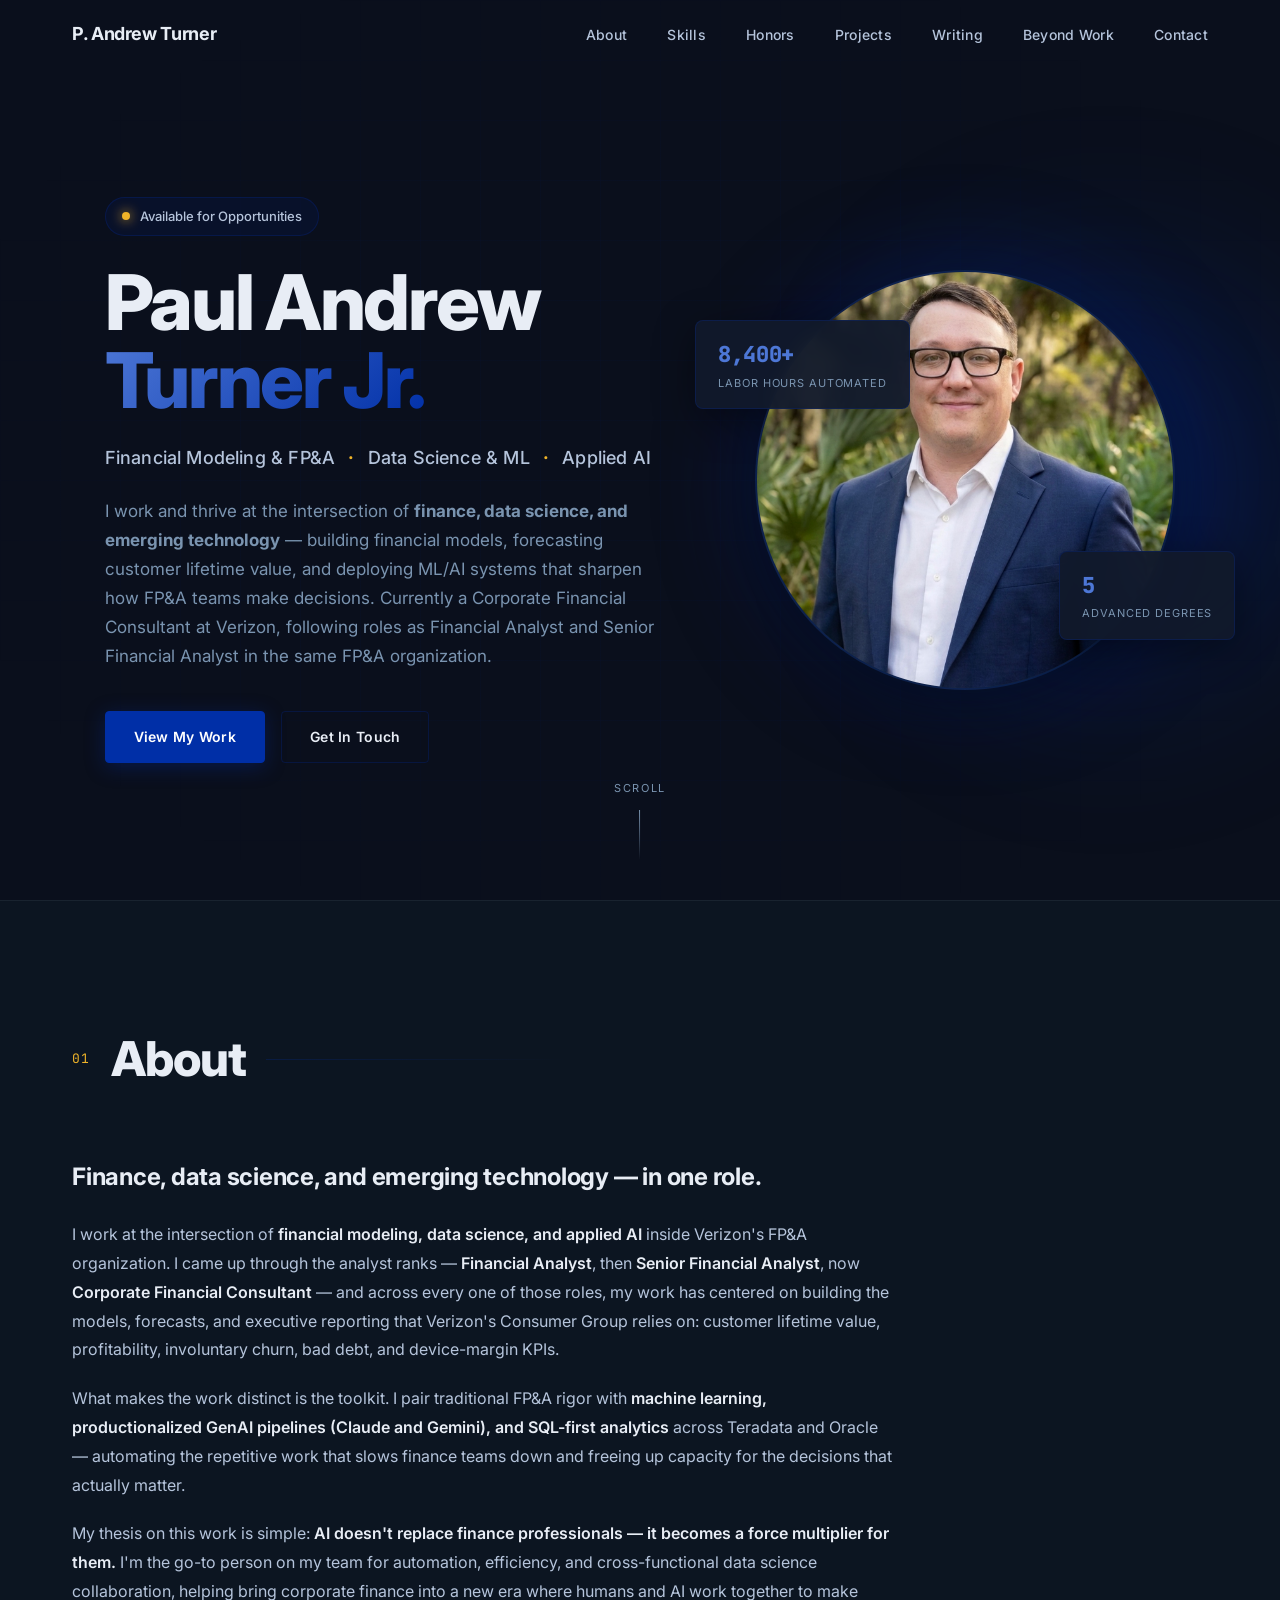
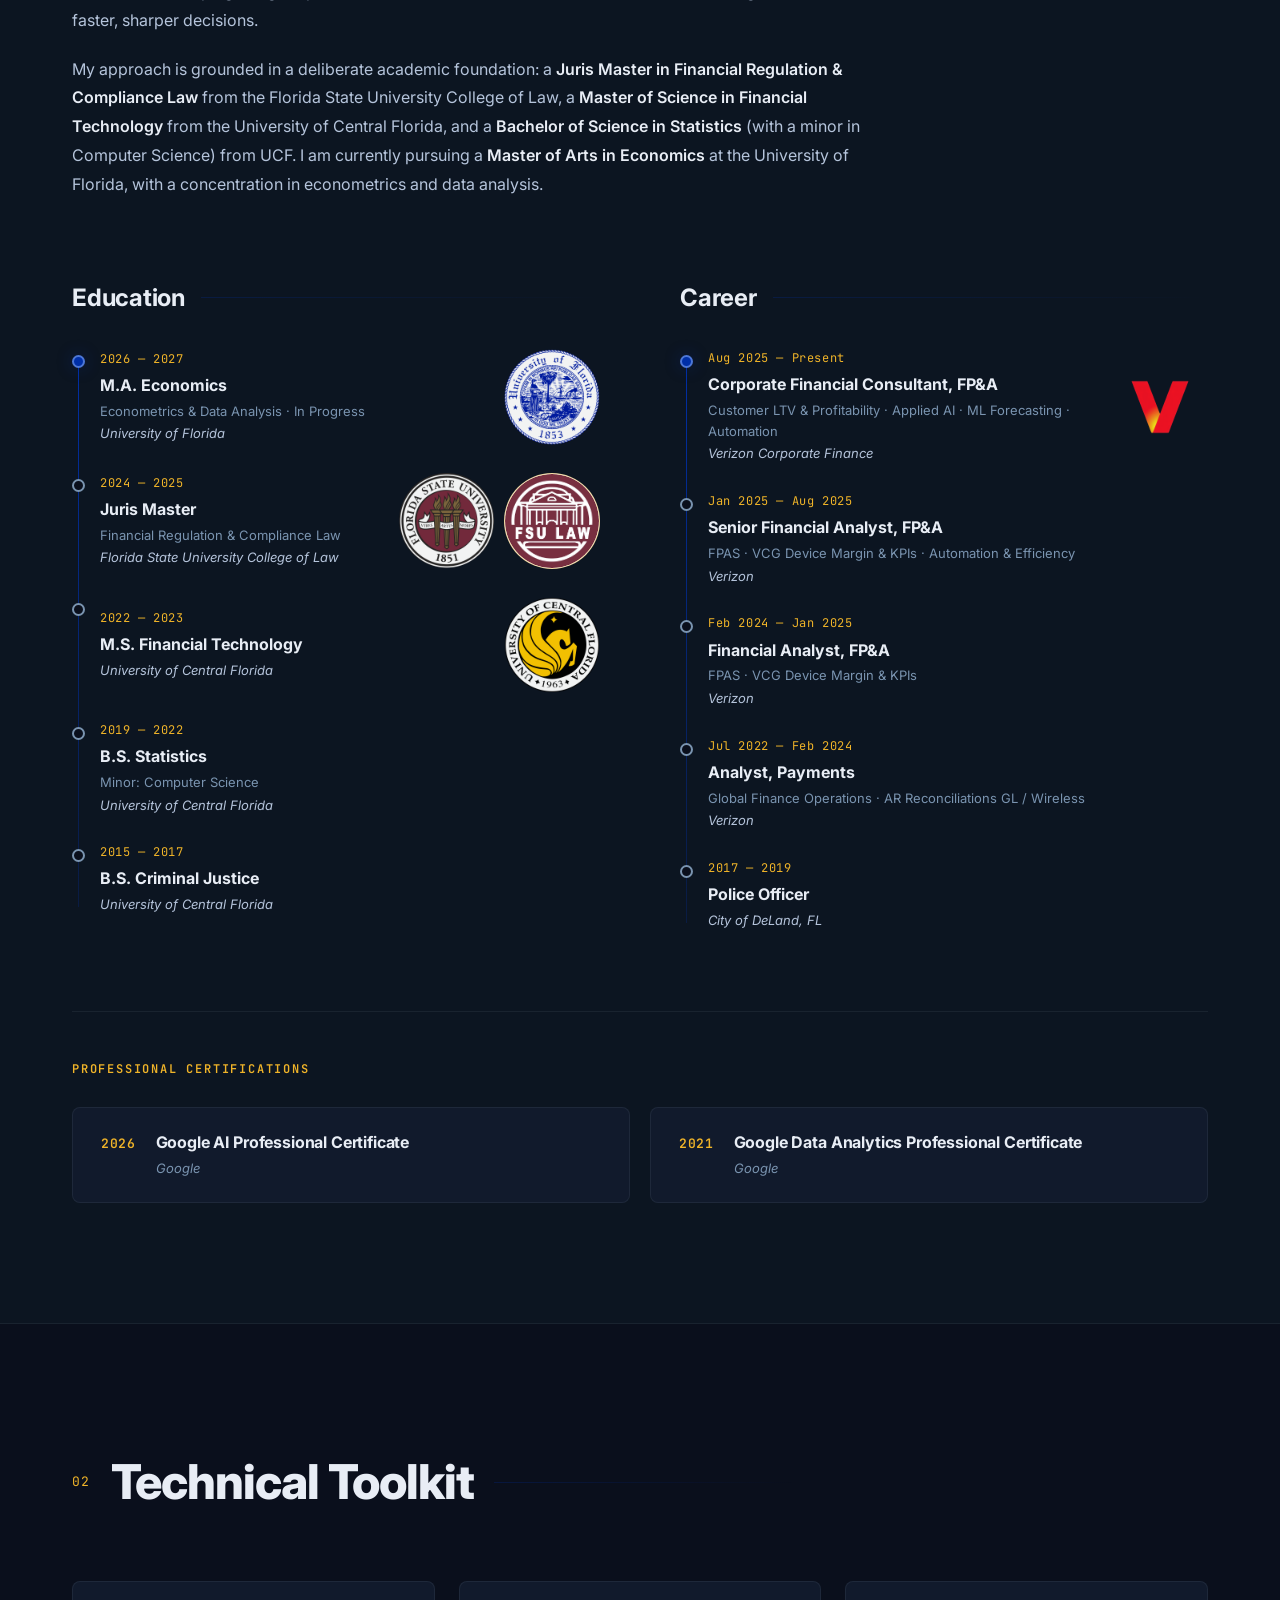
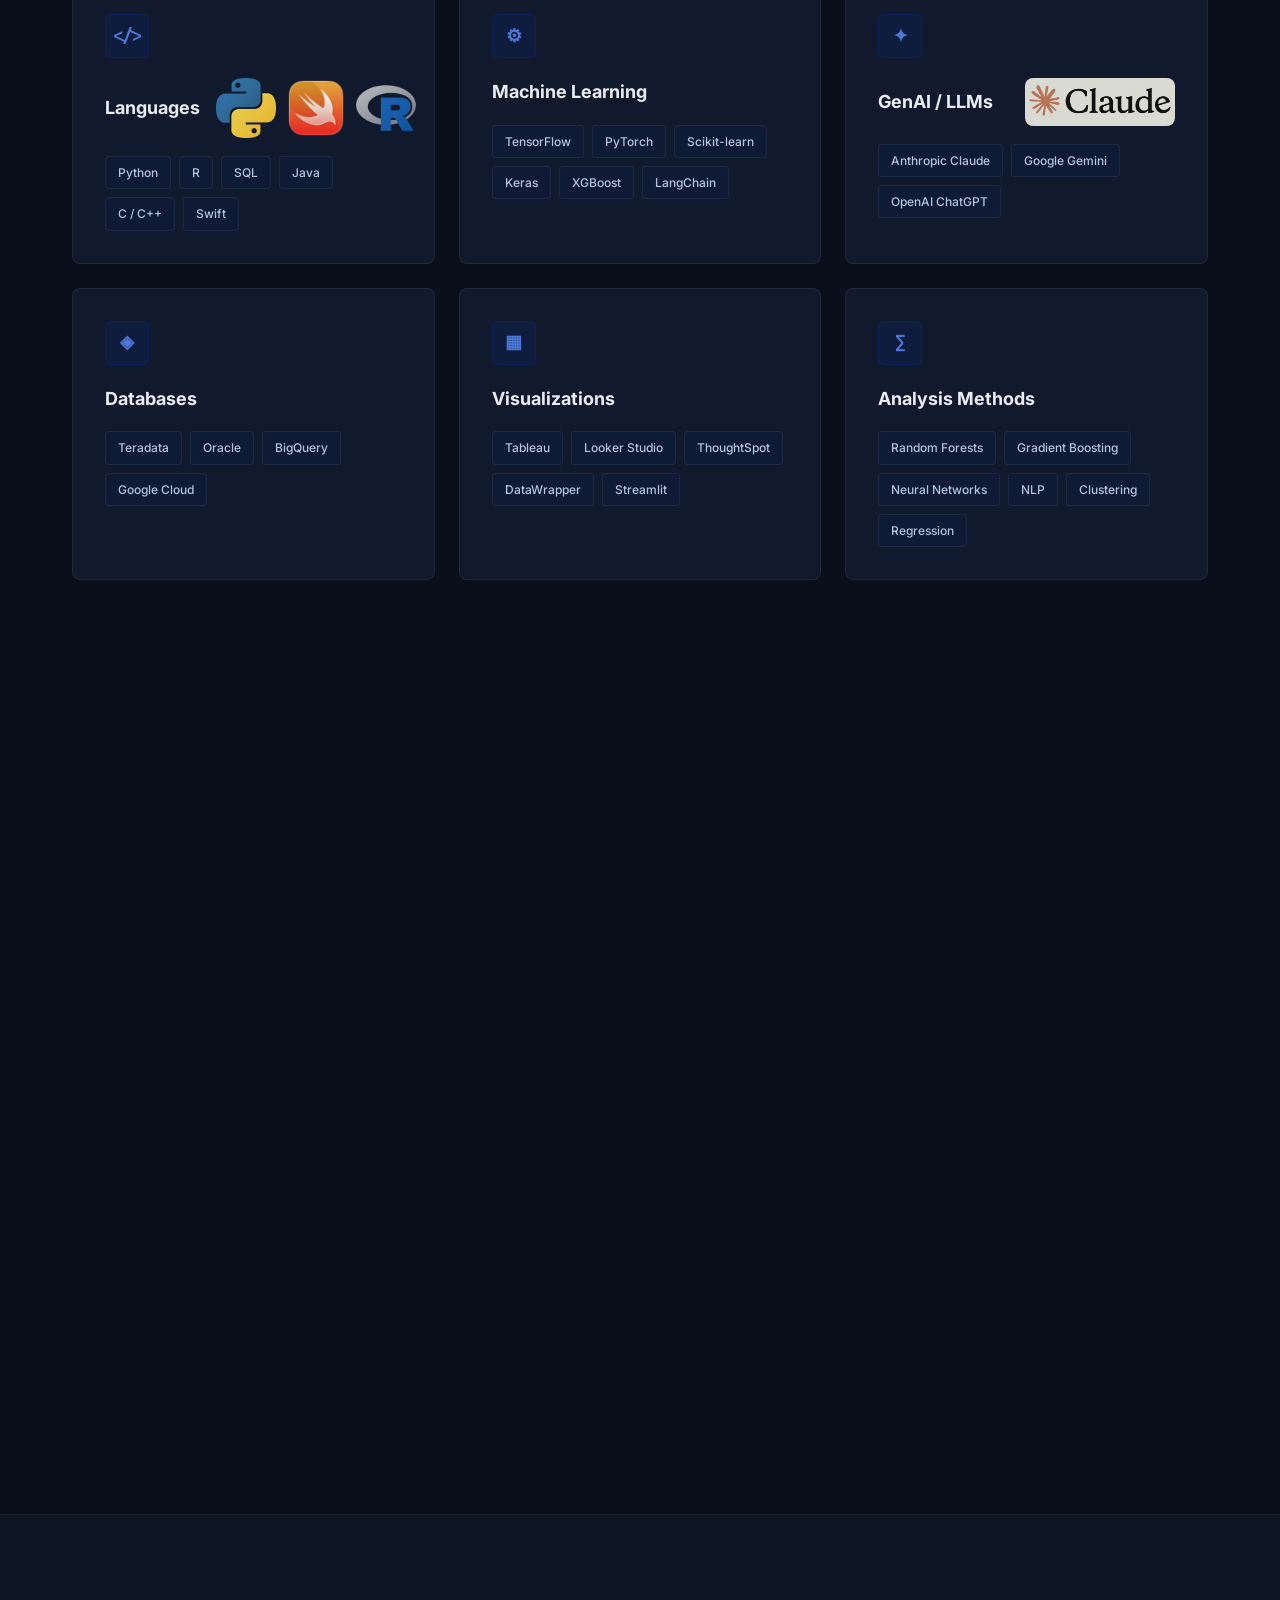
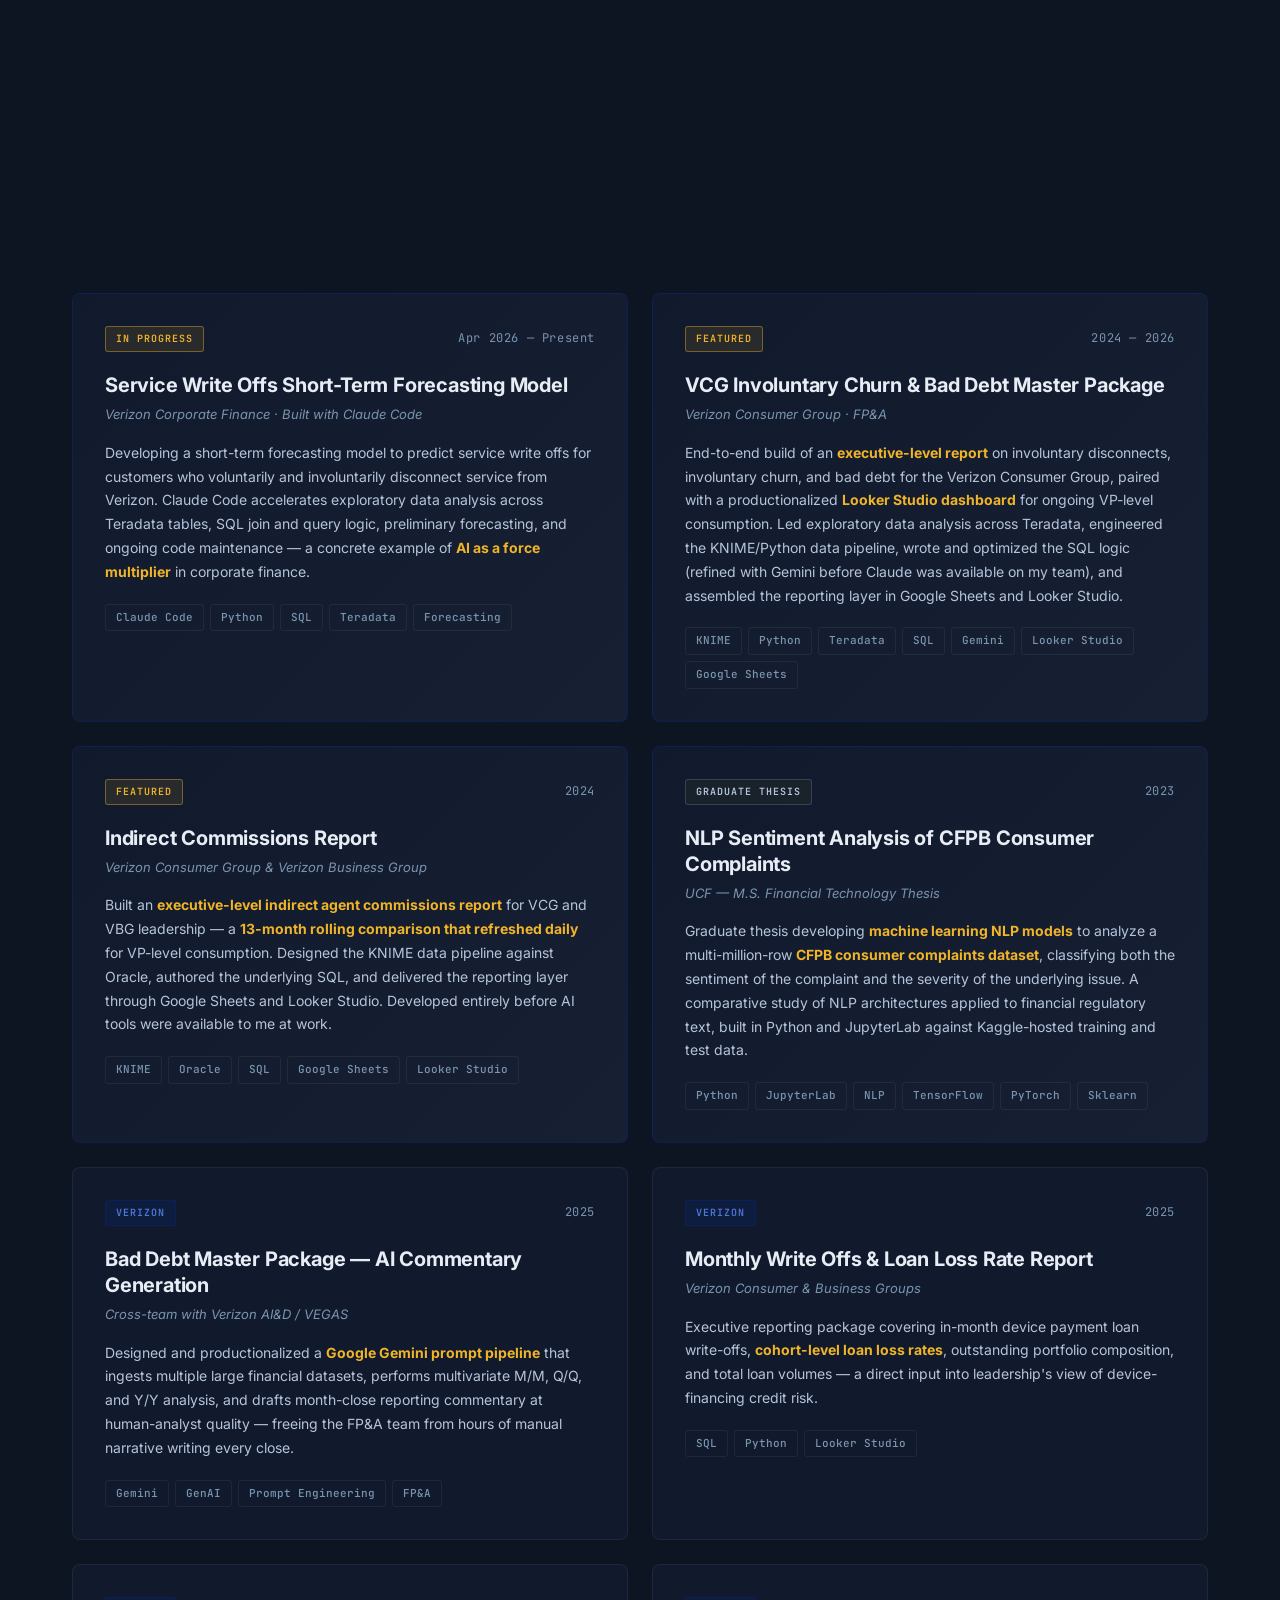
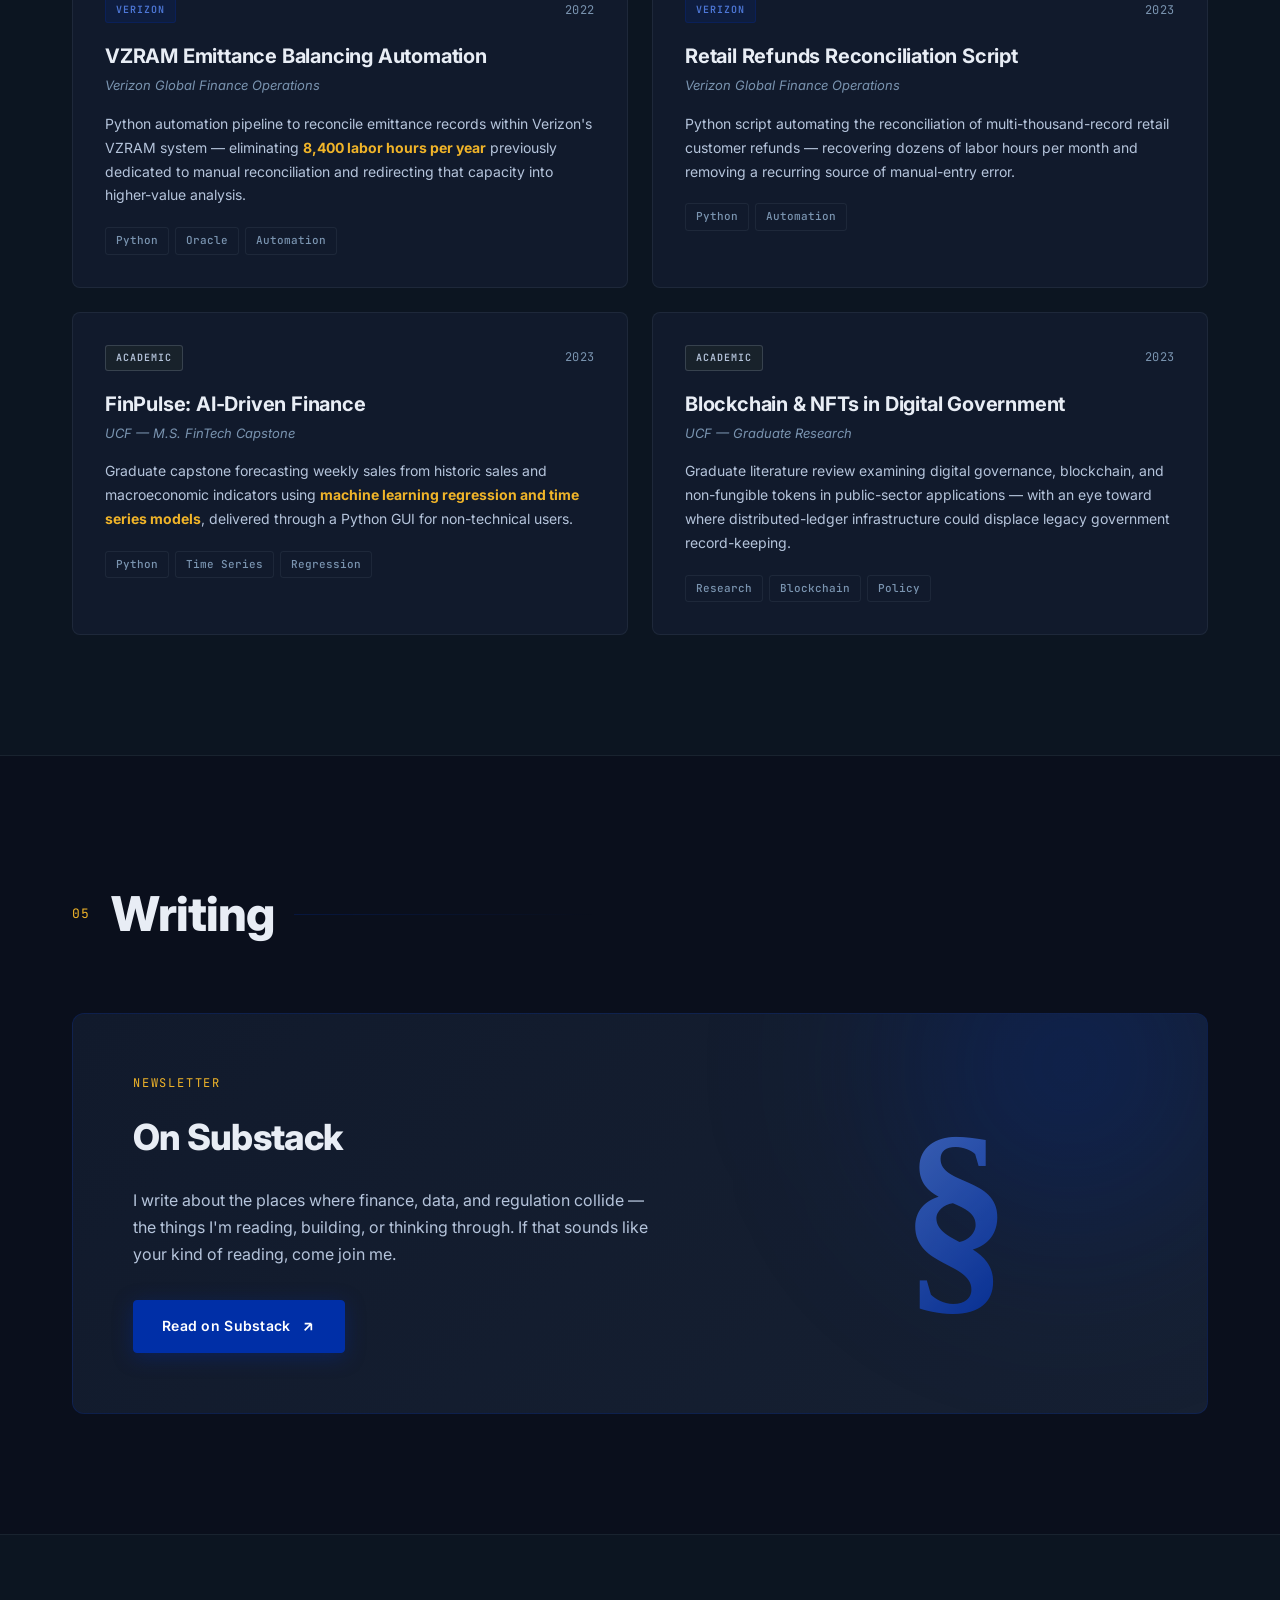
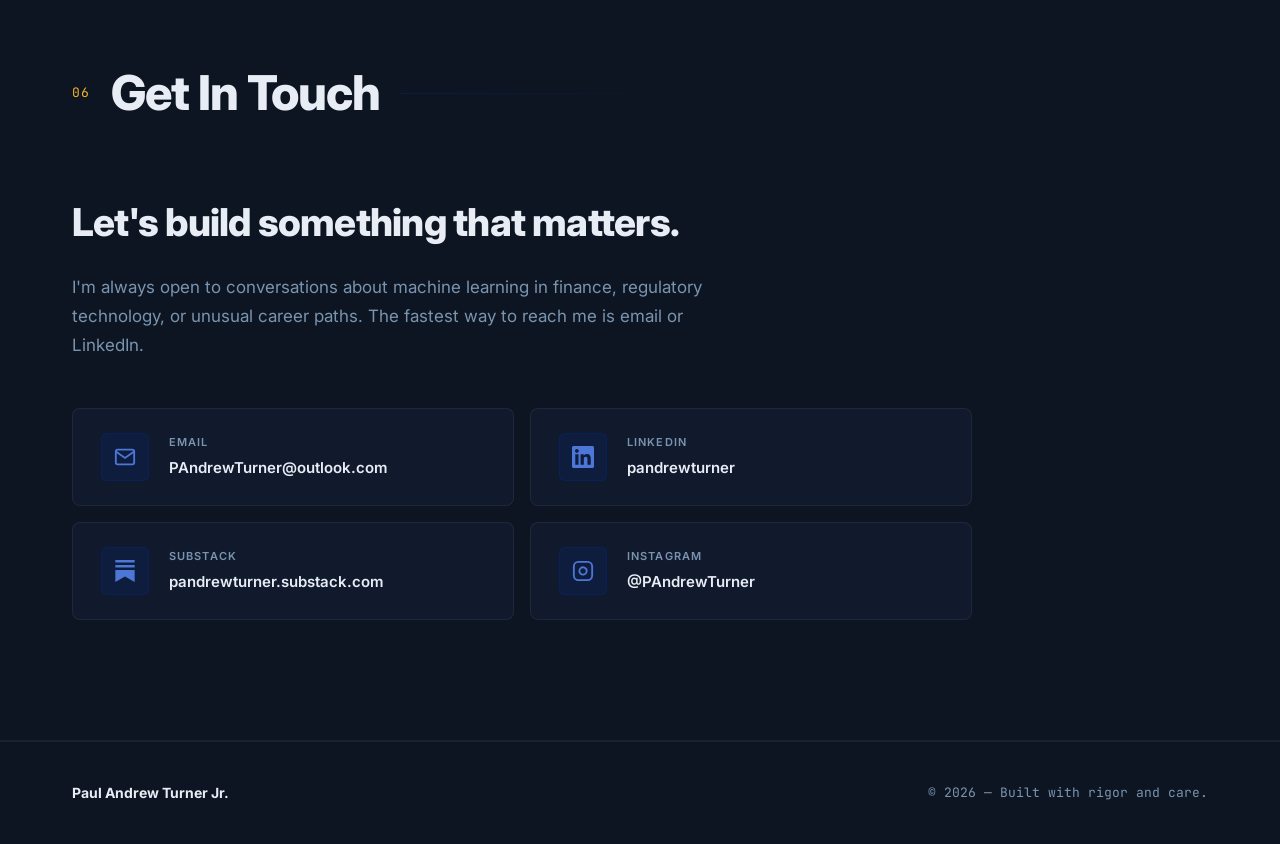
==== commit 6e9820b6: "UI Updates" ====
--- a/index.html
+++ b/index.html
@@ -8,7 +8,7 @@
     <link rel="preconnect" href="https://fonts.googleapis.com">
     <link rel="preconnect" href="https://fonts.gstatic.com" crossorigin>
     <link href="https://fonts.googleapis.com/css2?family=Inter:wght@300;400;500;600;700;800&family=JetBrains+Mono:wght@400;500&display=swap" rel="stylesheet">
-    <link rel="stylesheet" href="styles.css?v=20260411e">
+    <link rel="stylesheet" href="styles.css?v=20260411g">
 </head>
 <body>
     <!-- Background grid overlay -->
@@ -720,6 +720,6 @@
         </div>
     </footer>
 
-    <script src="script.js?v=20260411e"></script>
+    <script src="script.js?v=20260411g"></script>
 </body>
 </html>
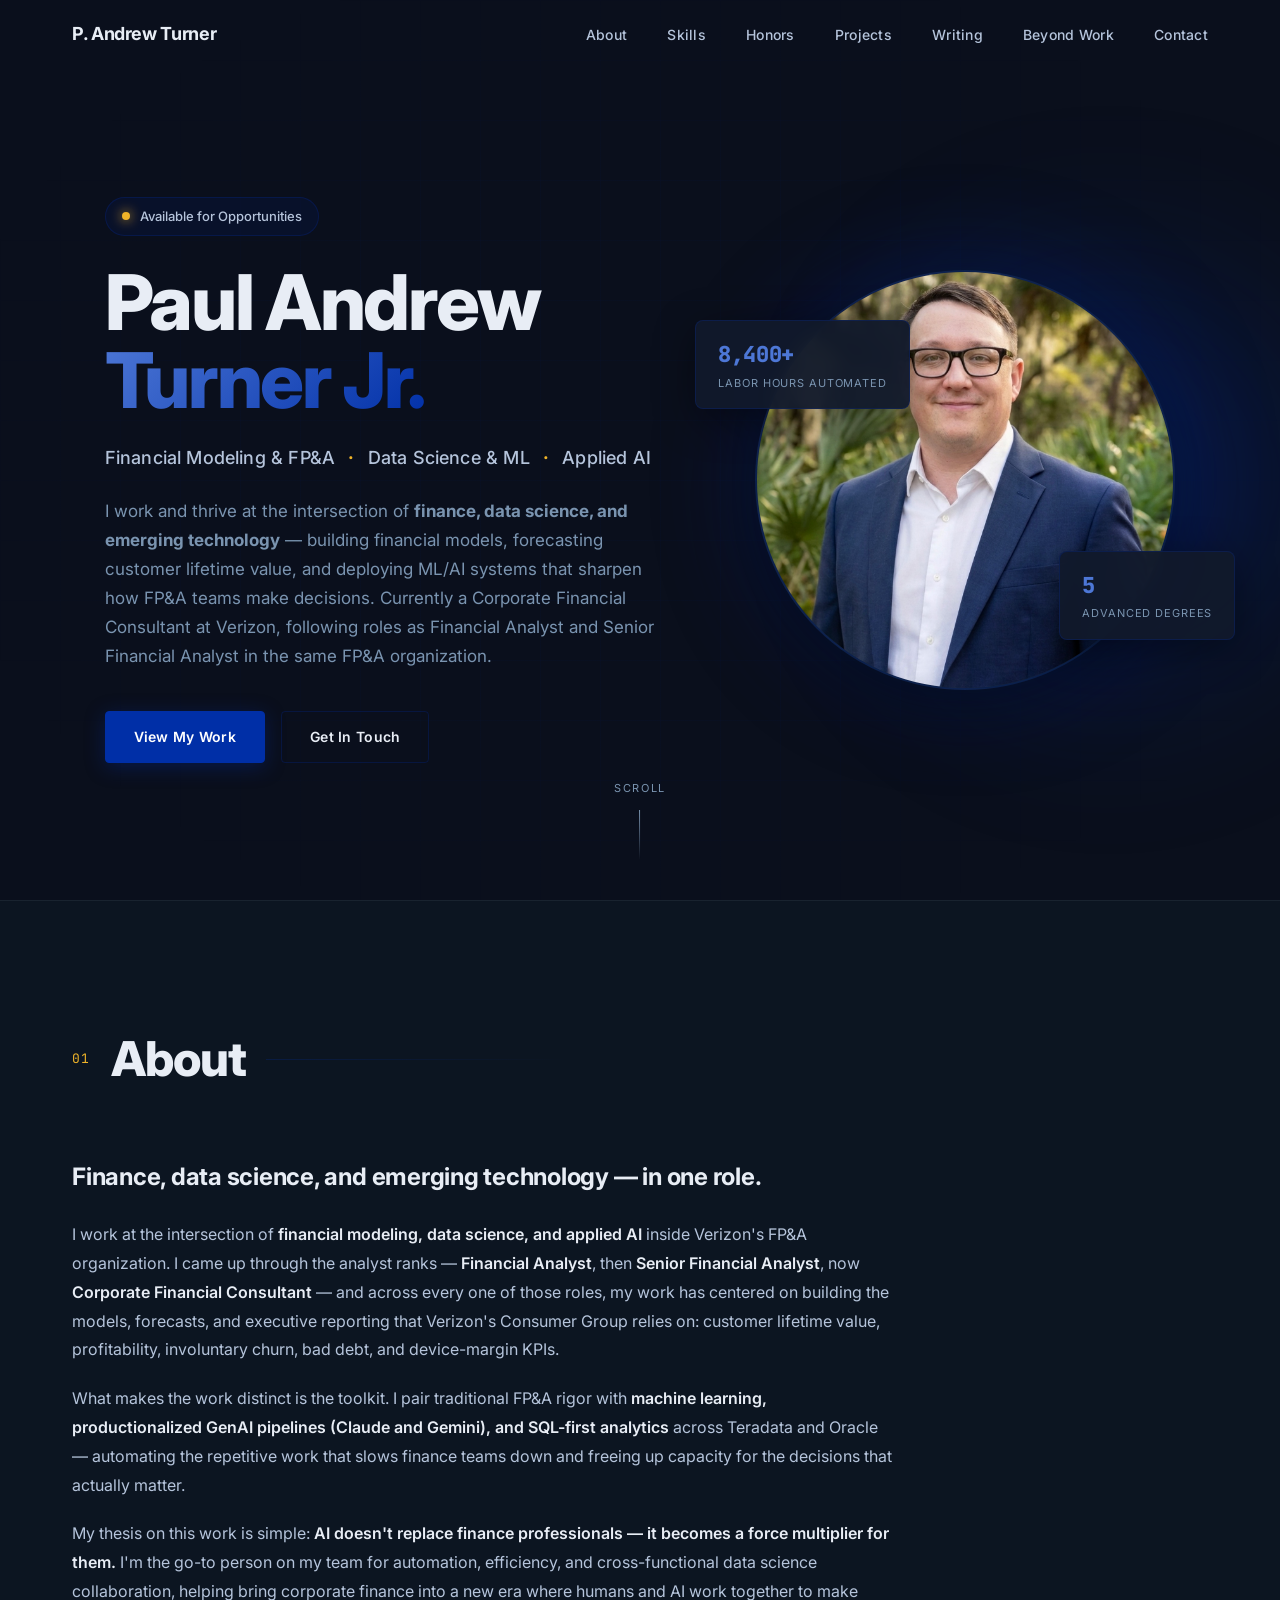
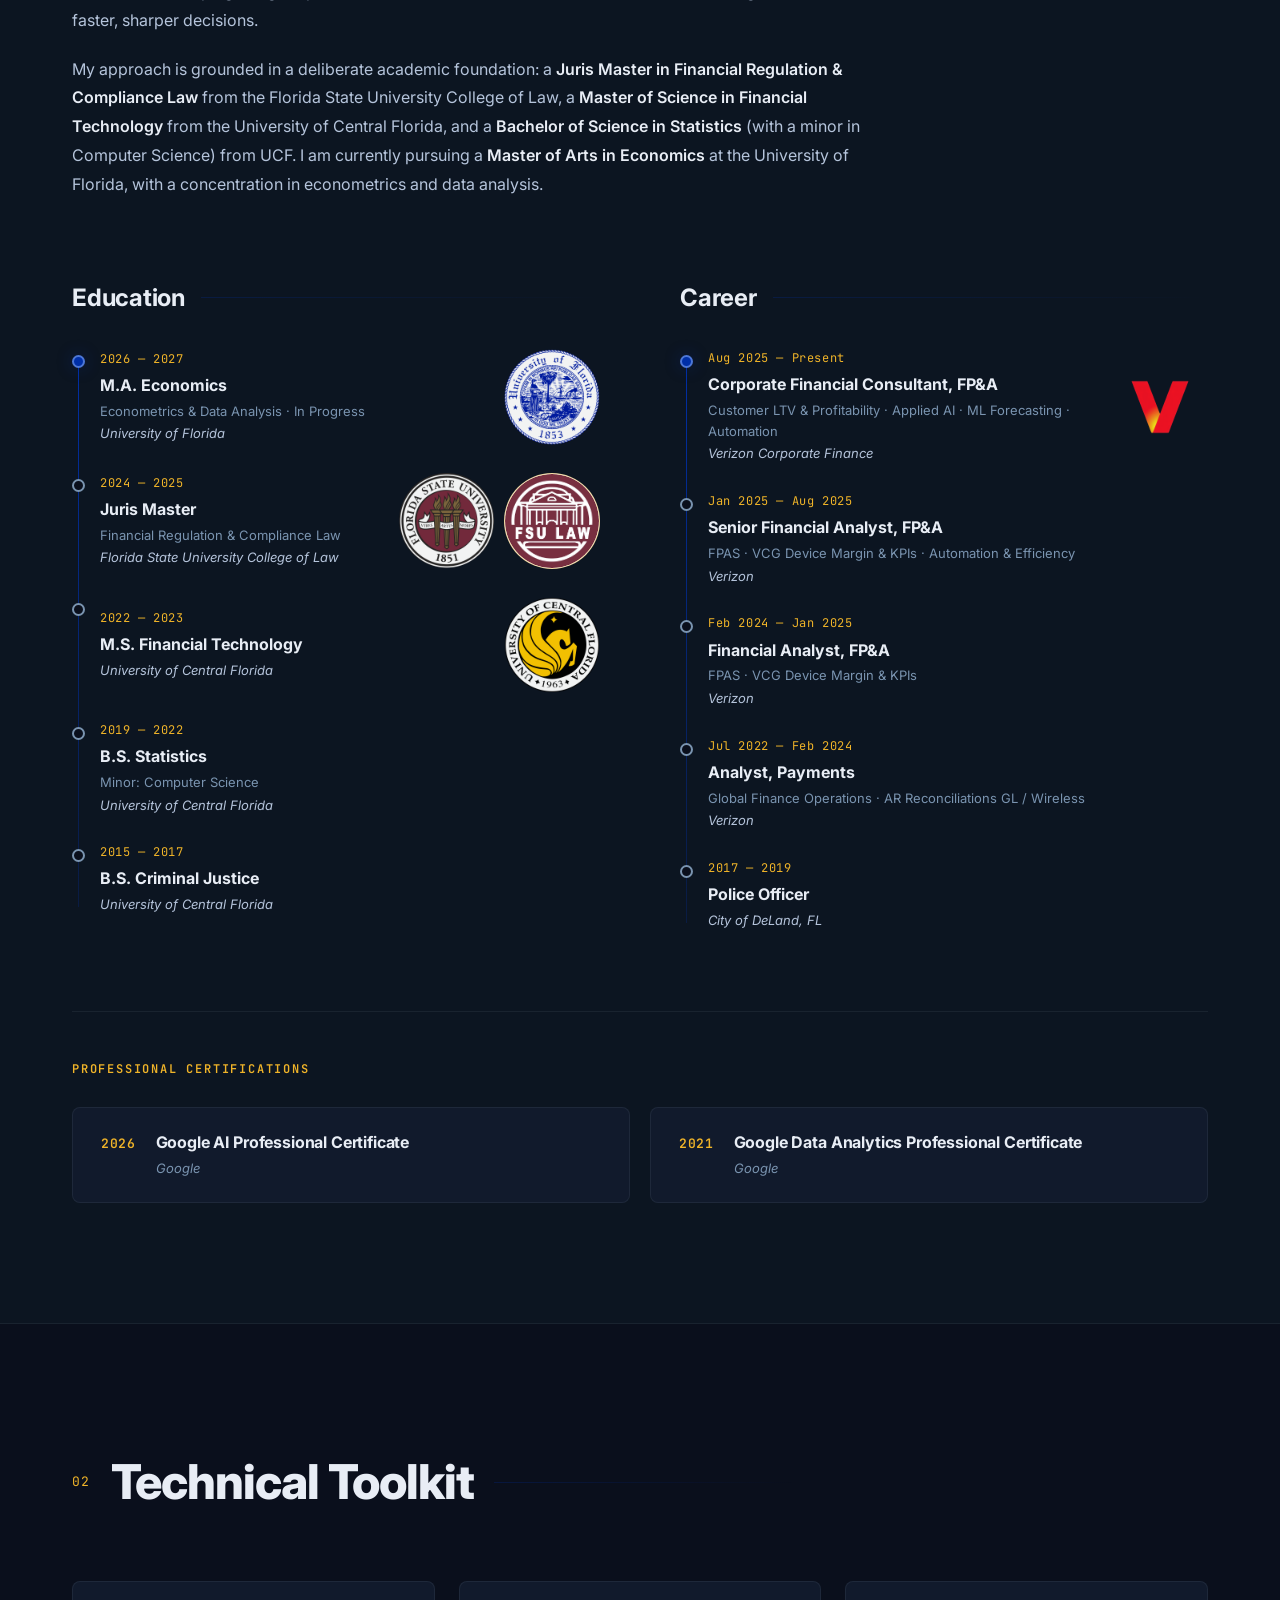
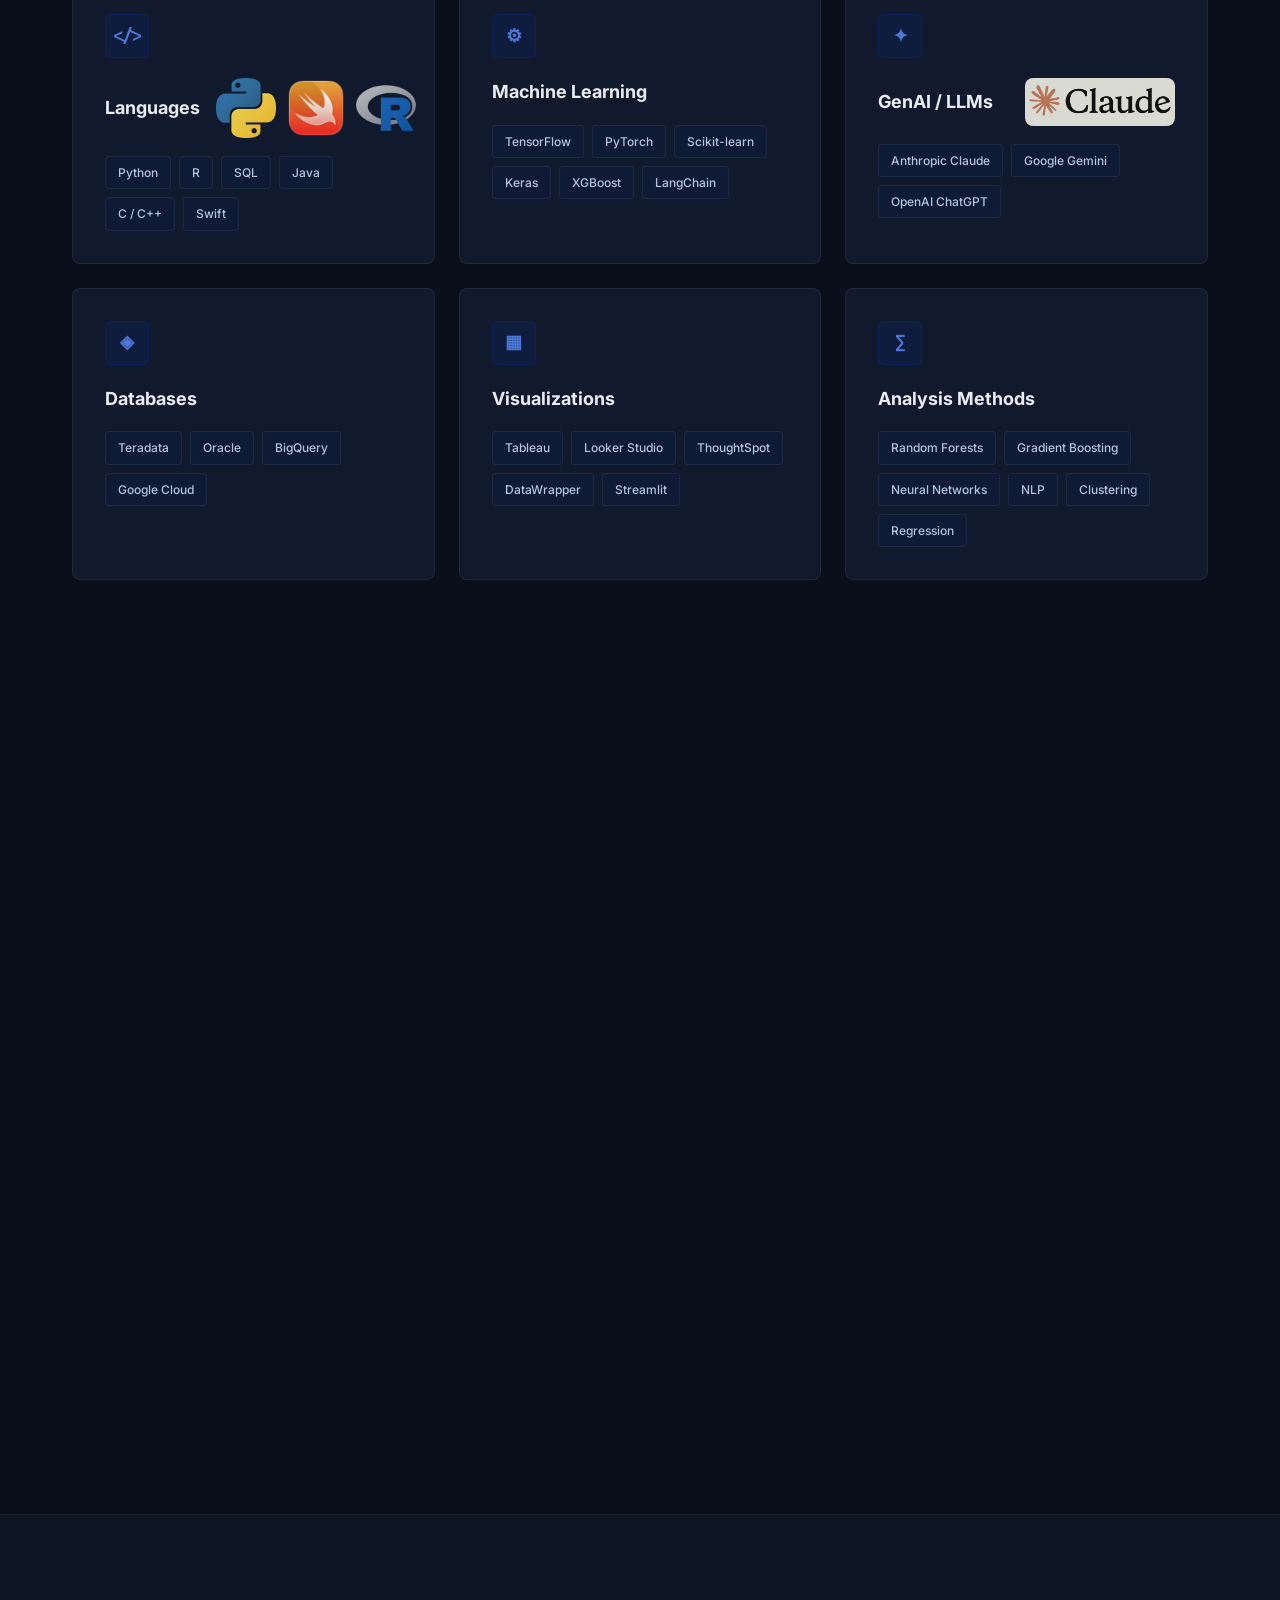
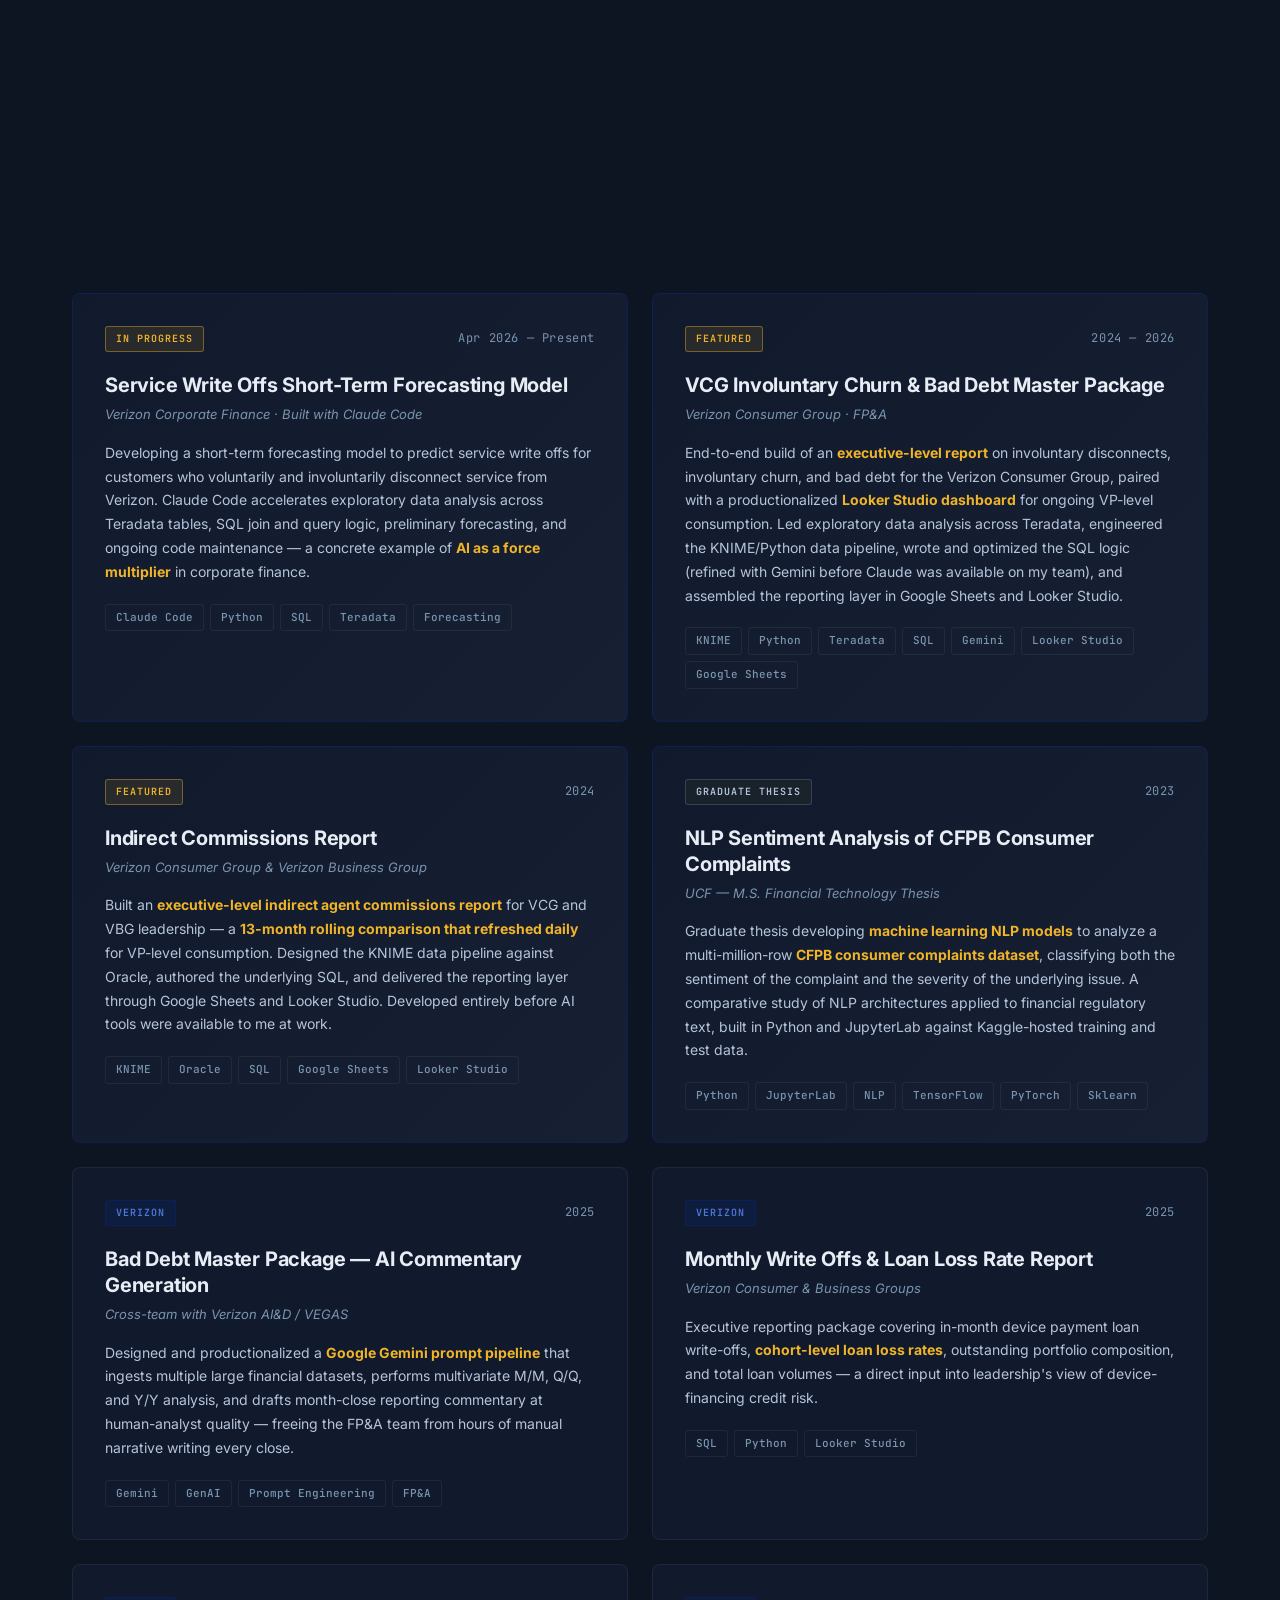
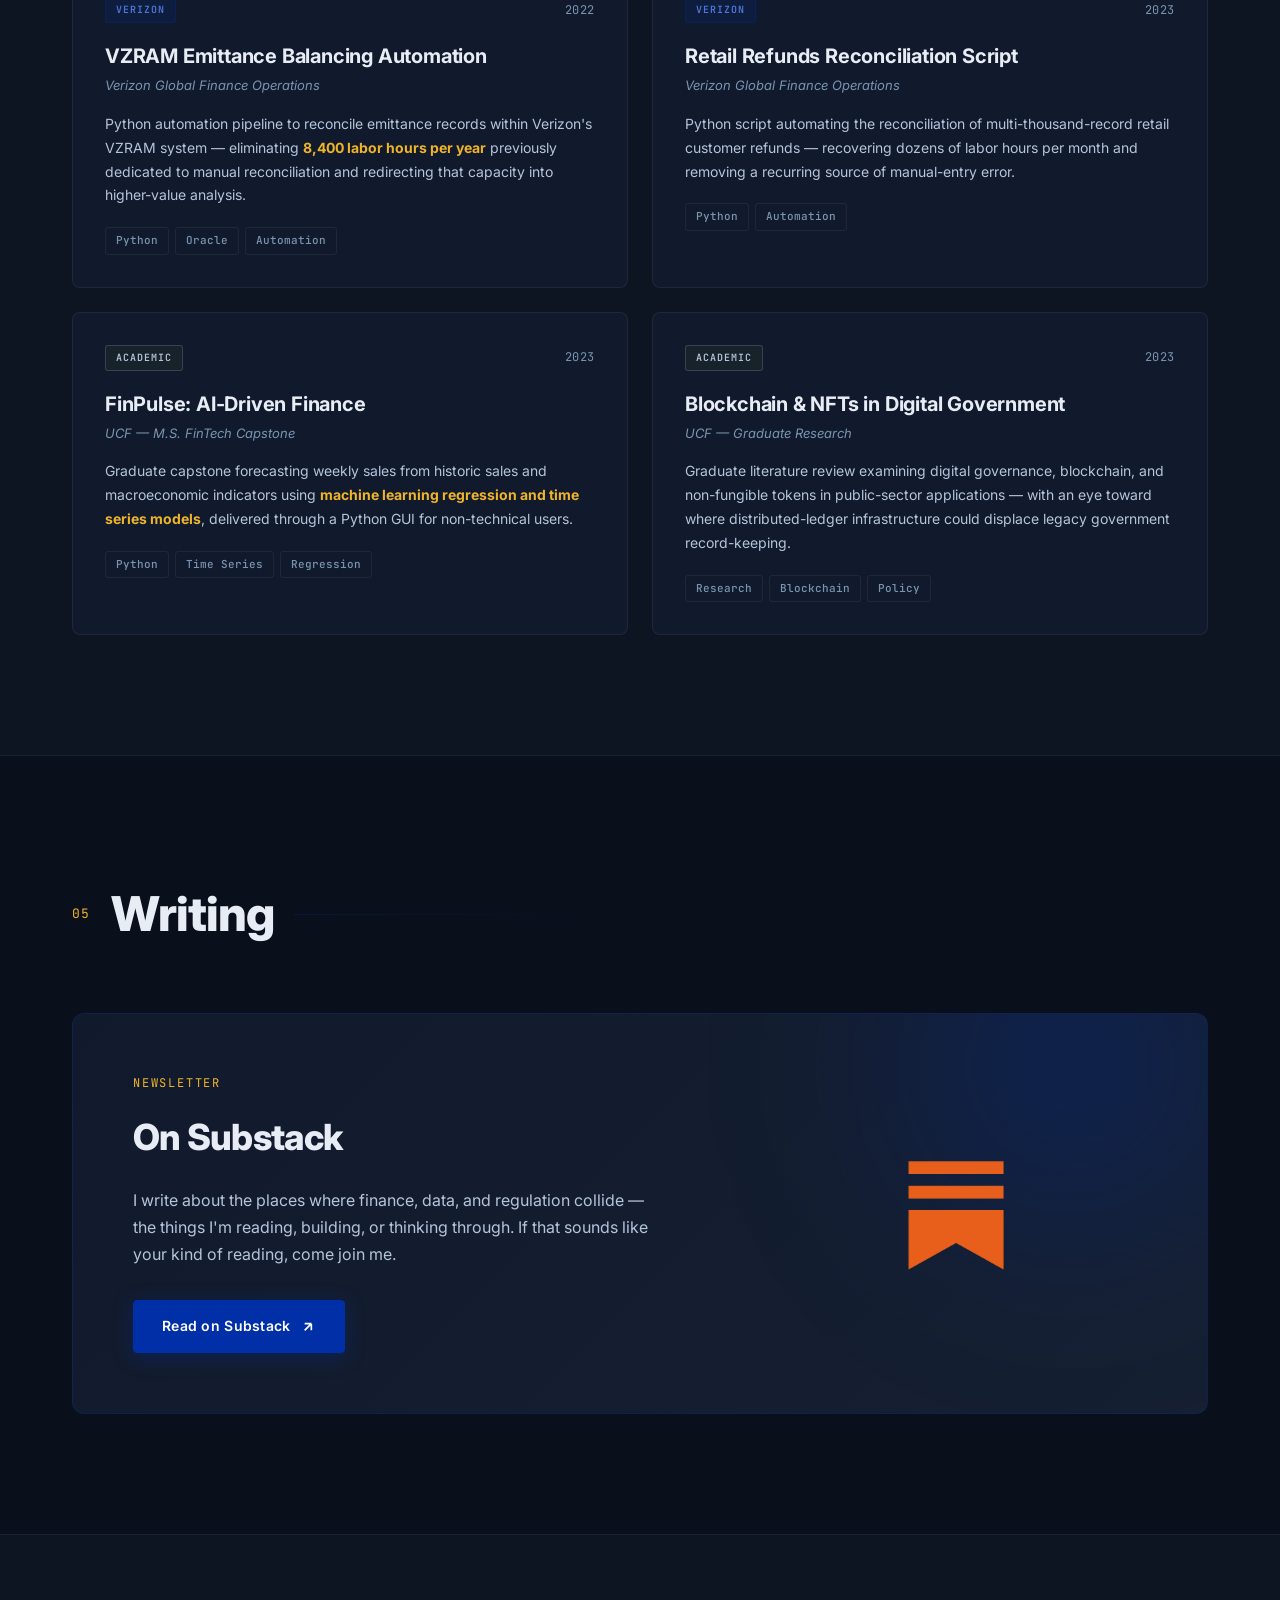
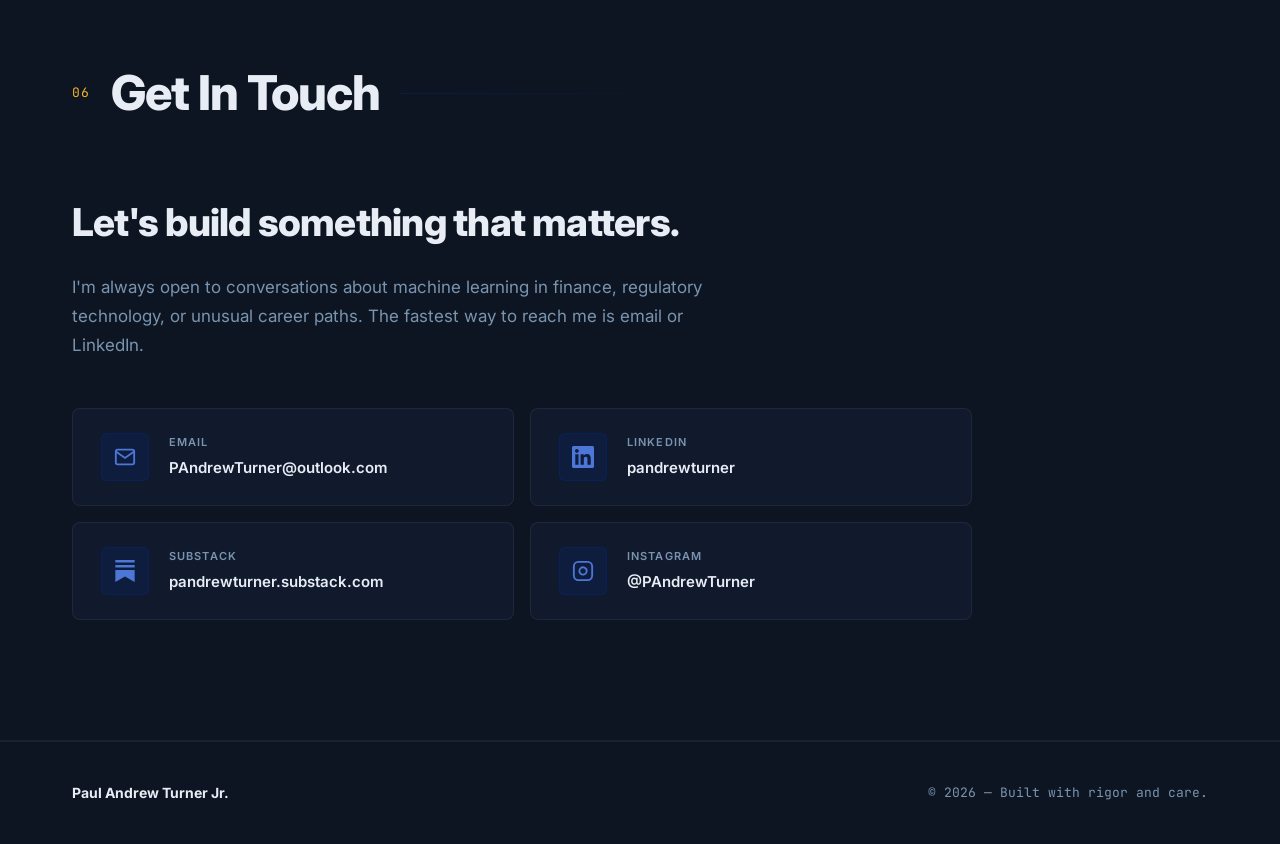
==== commit 368165ff: "updates" ====
--- a/index.html
+++ b/index.html
@@ -640,7 +640,7 @@
                     </a>
                 </div>
                 <div class="writing-visual">
-                    <div class="writing-glyph">§</div>
+                    <img src="assets/substack.png" alt="Substack logo" class="writing-logo" loading="lazy">
                 </div>
             </div>
         </div>
--- a/styles.css
+++ b/styles.css
@@ -1235,6 +1235,19 @@
     -webkit-text-fill-color: transparent;
     background-clip: text;
     opacity: 0.8;
+}
+
+.writing-logo {
+    max-width: 180px;
+    height: auto;
+    object-fit: contain;
+    opacity: 0.9;
+    transition: all 0.3s var(--ease);
+}
+
+.writing-visual:hover .writing-logo {
+    opacity: 1;
+    transform: scale(1.05);
 }
 
 /* ========================================
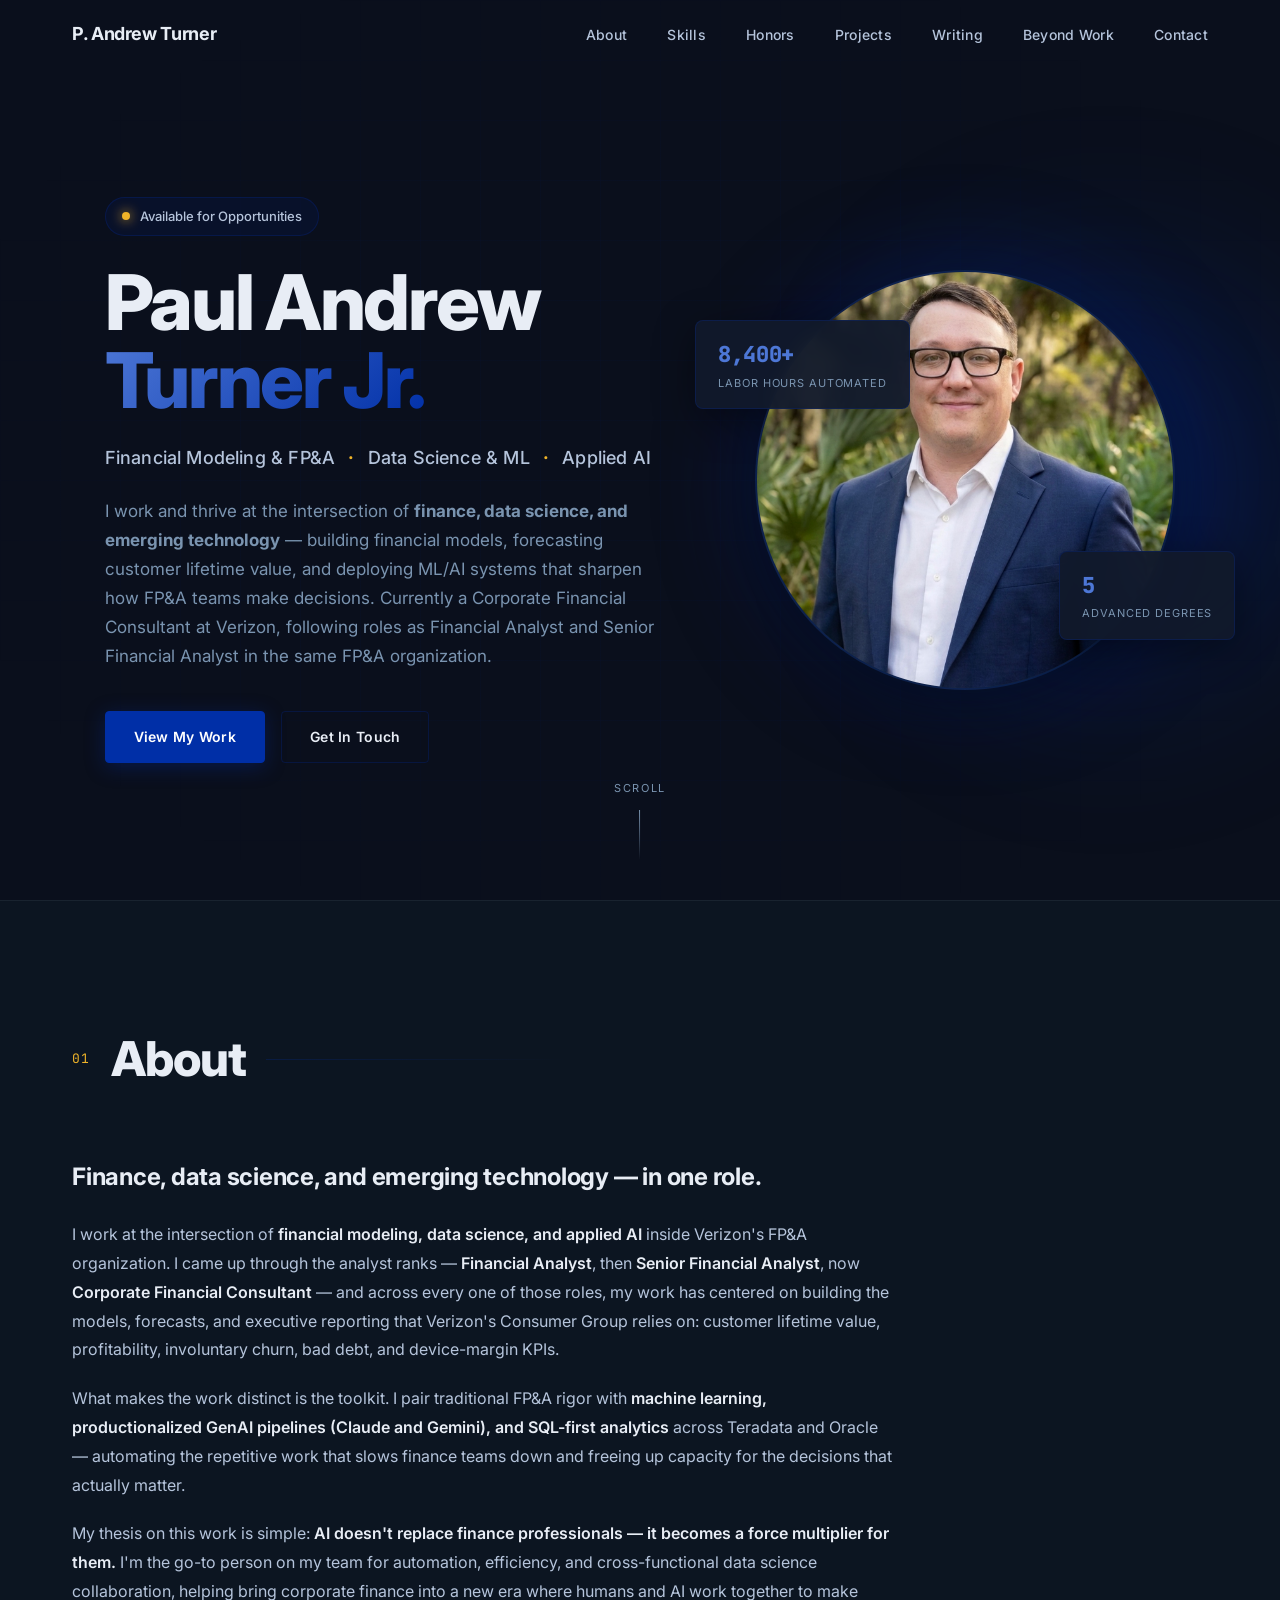
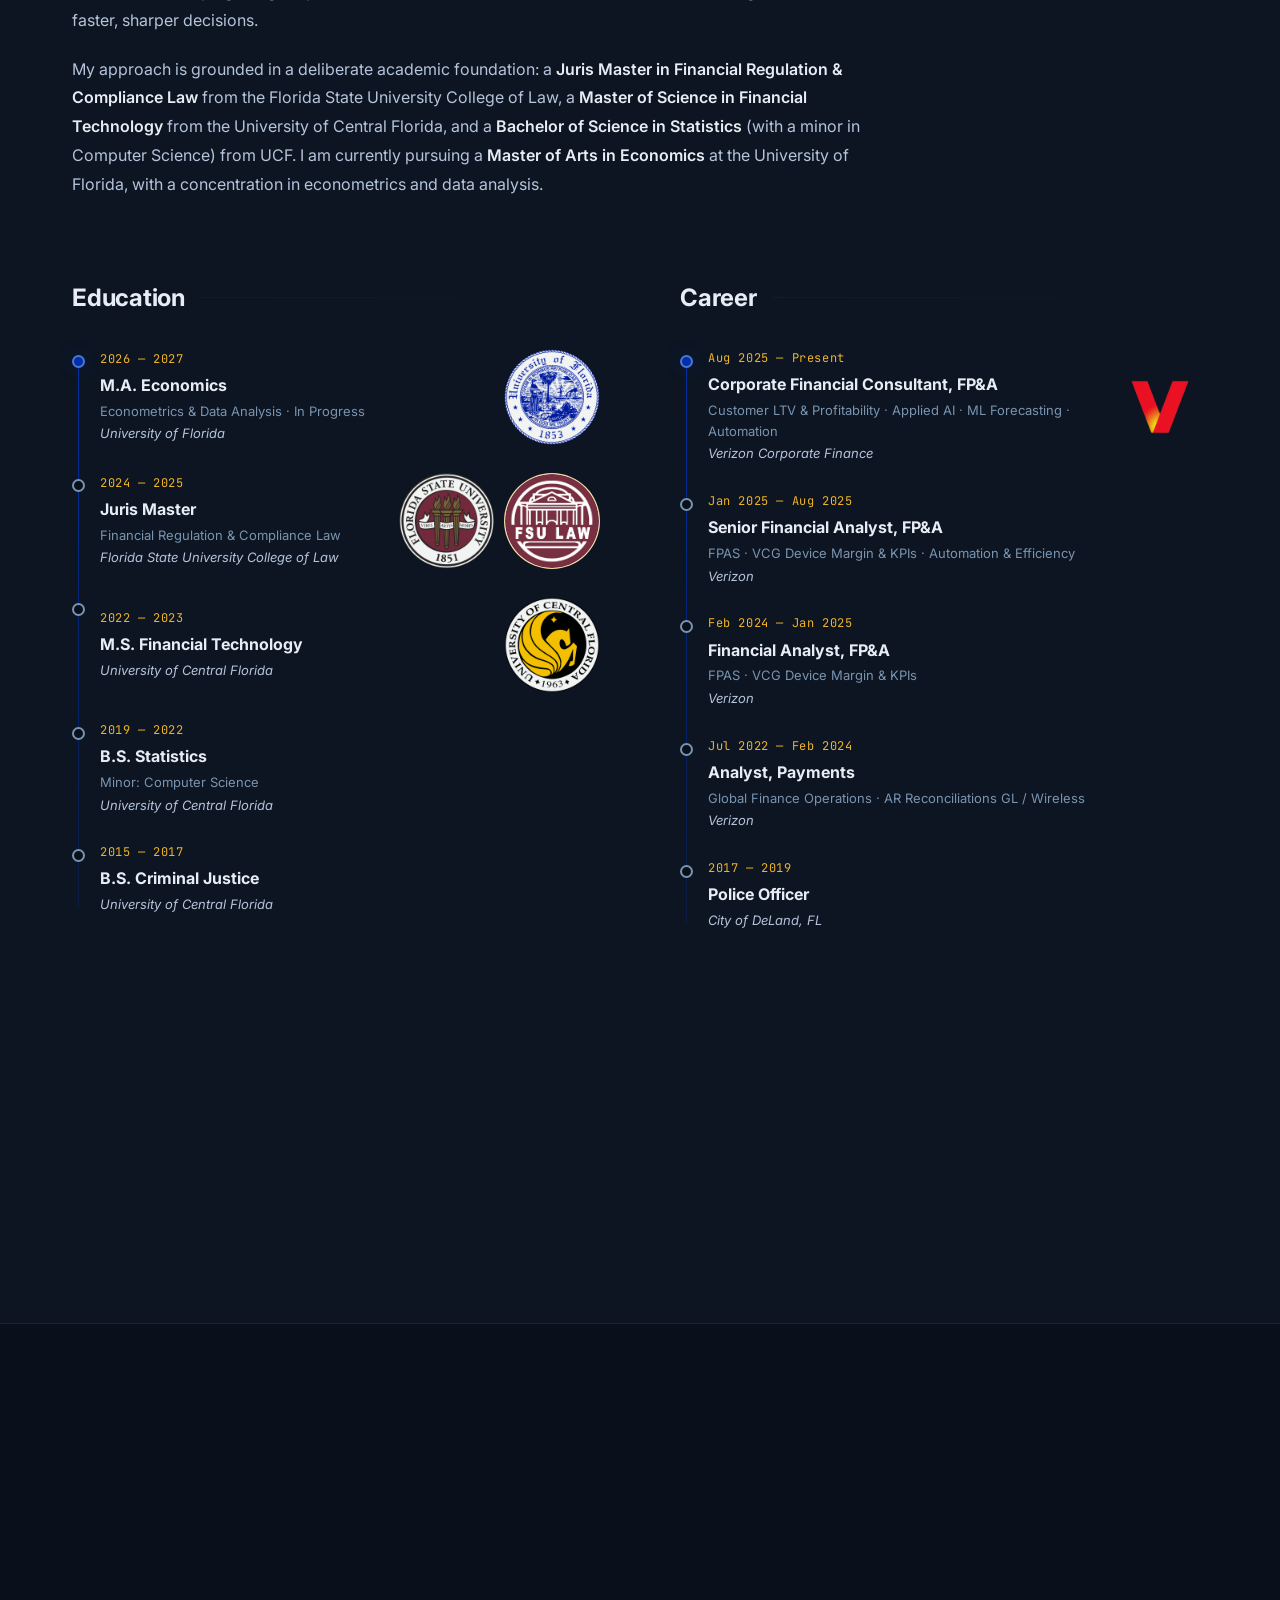
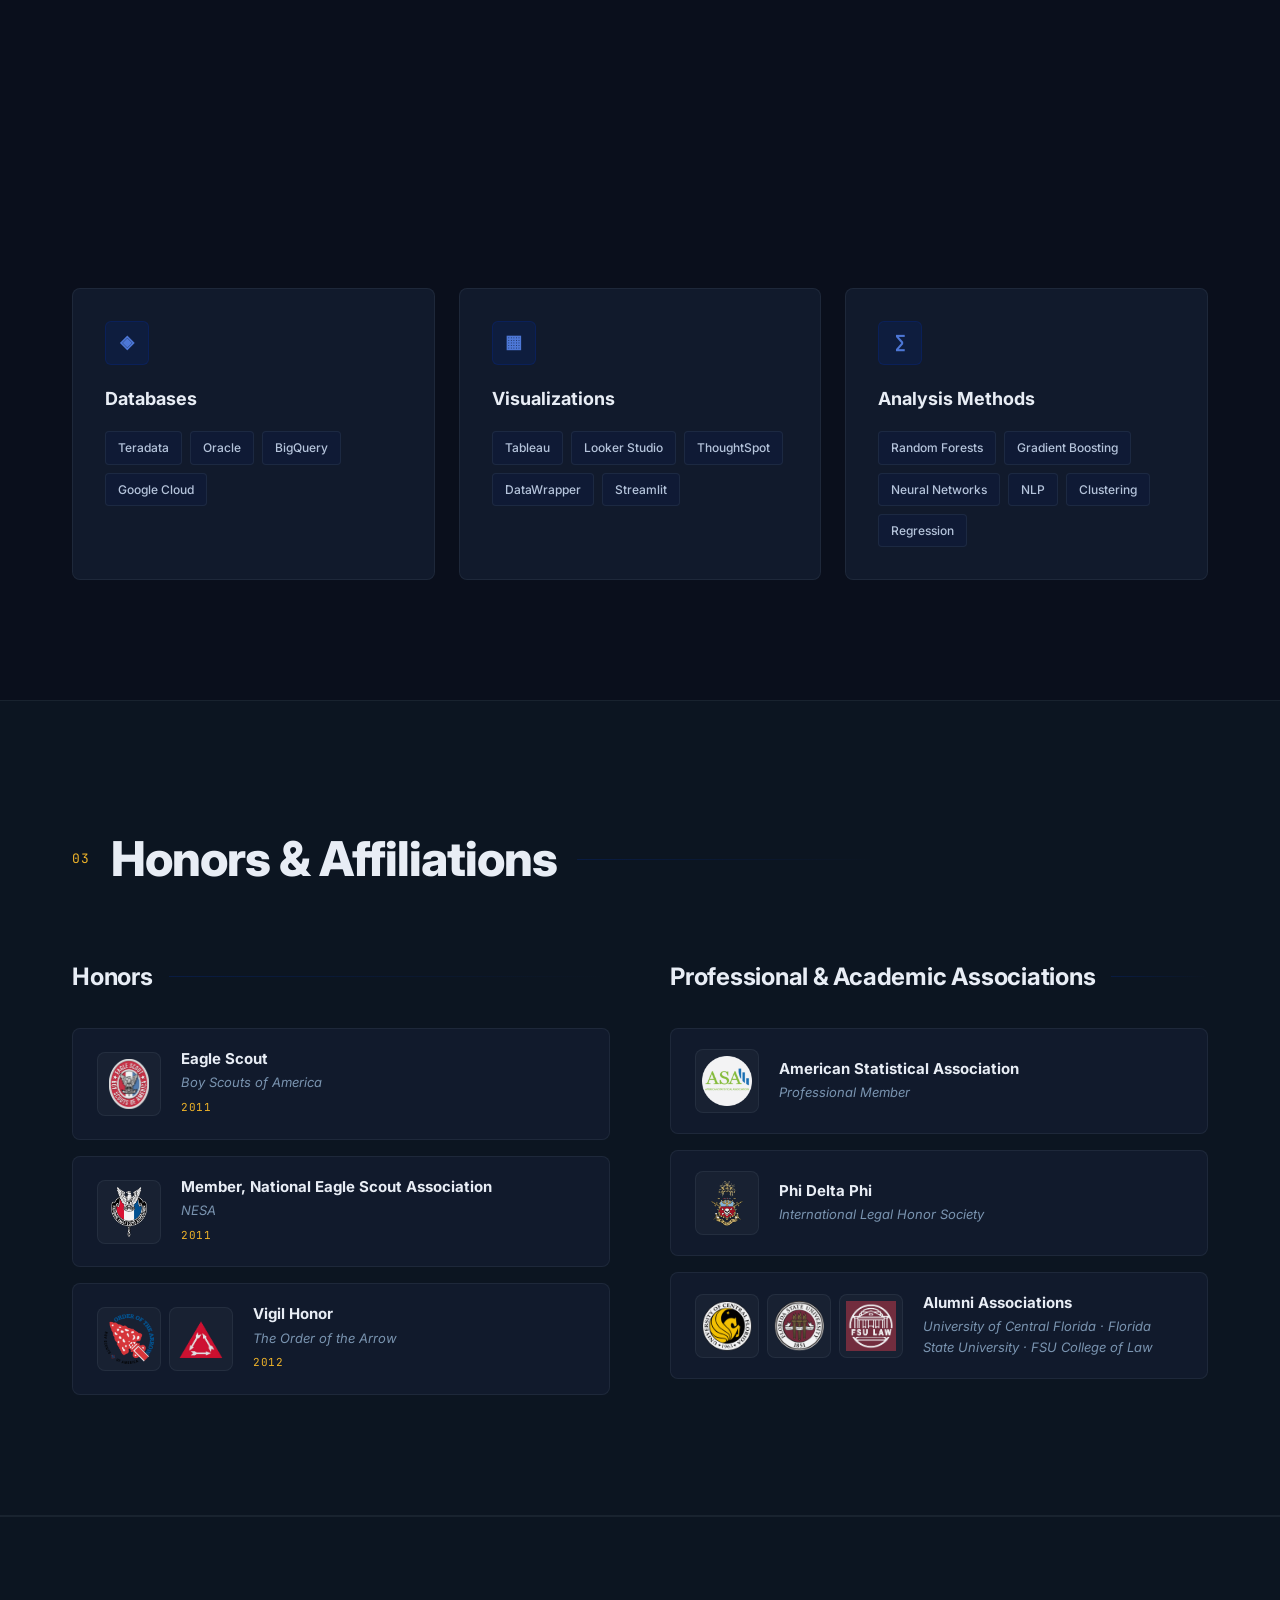
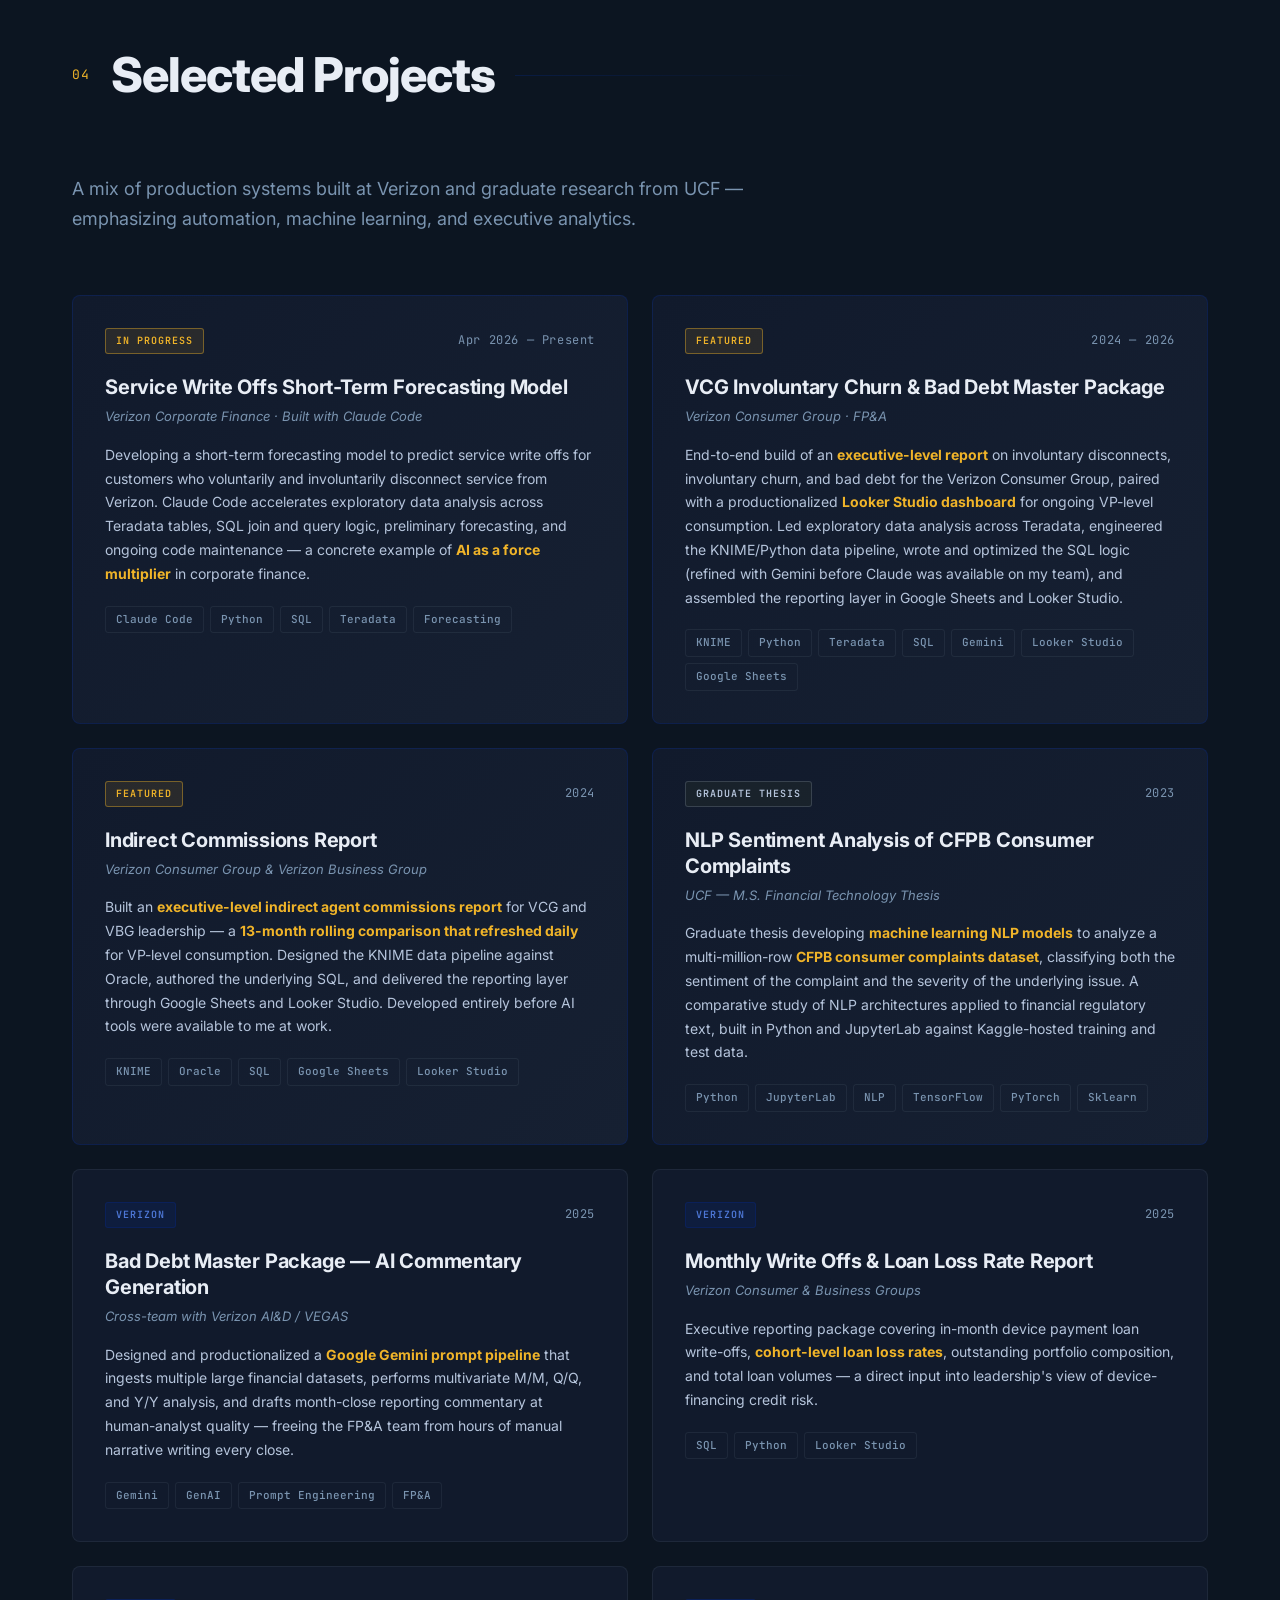
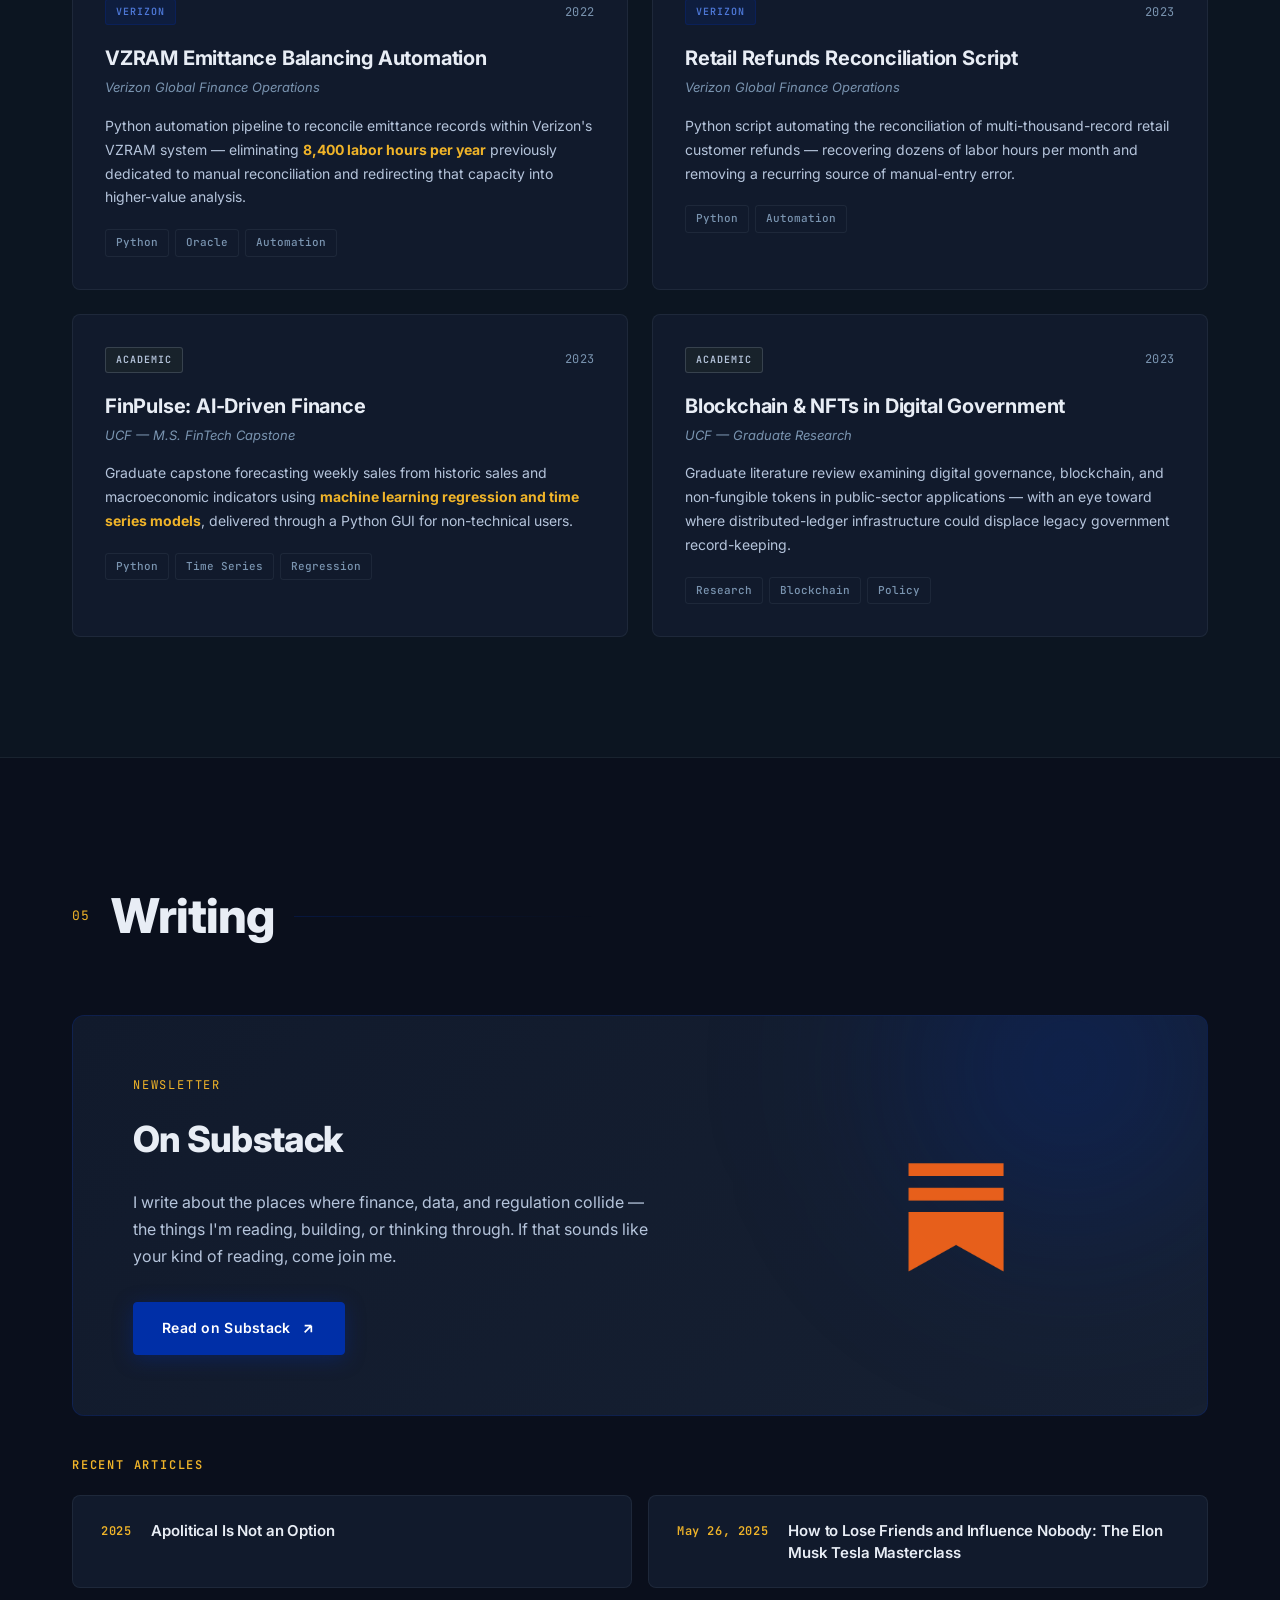
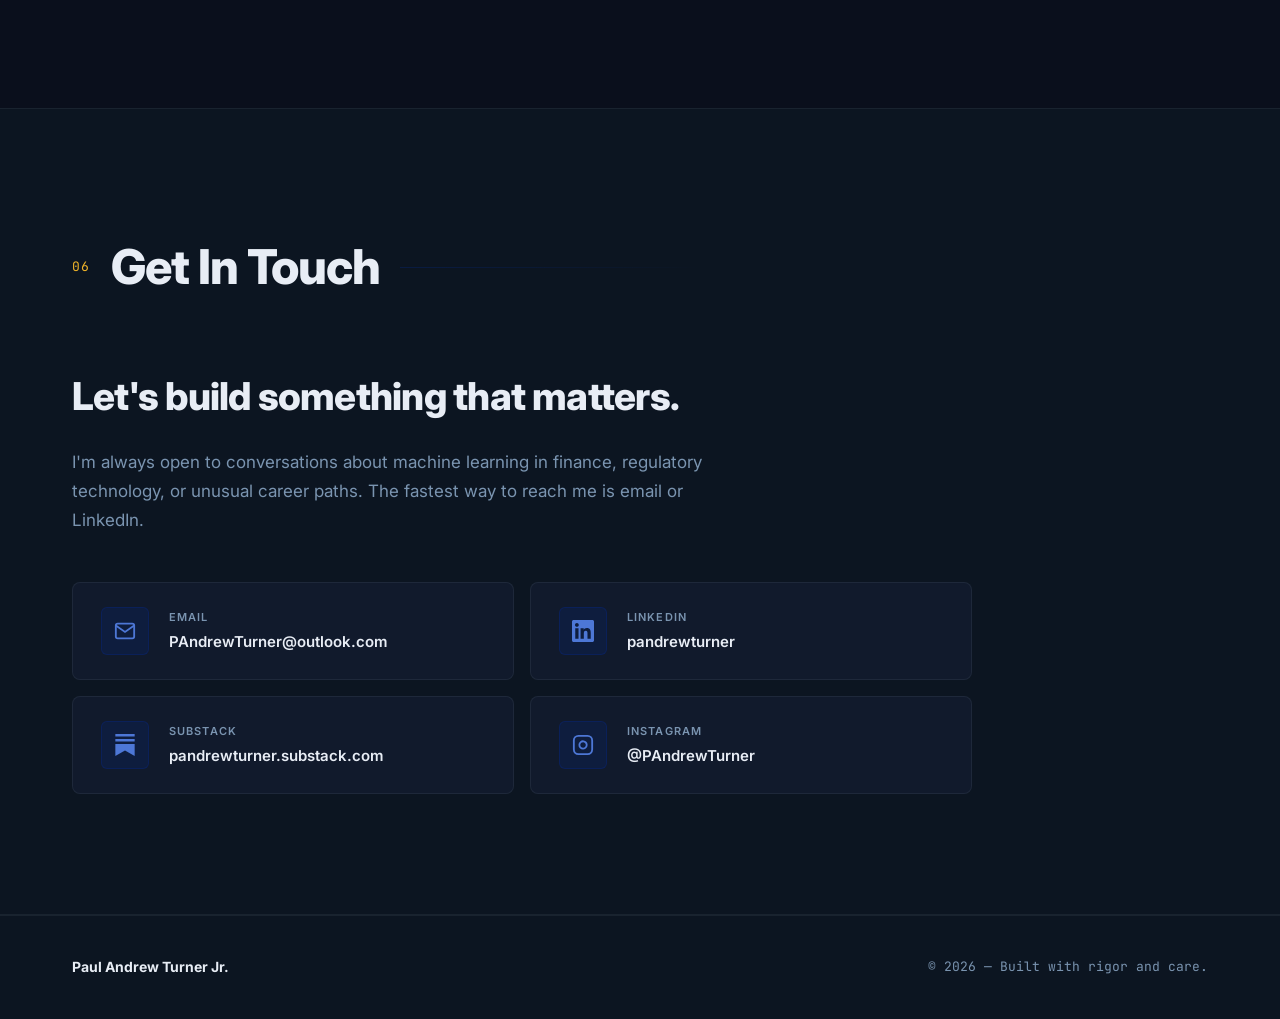
==== commit e49f751e: "New content" ====
--- a/index.html
+++ b/index.html
@@ -5,12 +5,31 @@
     <meta name="viewport" content="width=device-width, initial-scale=1.0">
     <title>Paul Andrew Turner Jr. — Quantitative Finance · Data Science · Financial Law</title>
     <meta name="description" content="Paul Andrew Turner Jr. — FP&A Consultant at Verizon specializing in data science, machine learning, financial analysis, and regulatory law.">
+
+    <!-- Open Graph -->
+    <meta property="og:type" content="website">
+    <meta property="og:title" content="Paul Andrew Turner Jr. — Financial Modeling, Data Science & Applied AI">
+    <meta property="og:description" content="Corporate Financial Consultant at Verizon. Building ML/AI systems for FP&A — forecasting, automation, and executive analytics.">
+    <meta property="og:url" content="https://pandrewturner.com/">
+    <meta property="og:image" content="https://pandrewturner.com/assets/Headshot.jpg">
+
+    <!-- Twitter Card -->
+    <meta name="twitter:card" content="summary_large_image">
+    <meta name="twitter:title" content="Paul Andrew Turner Jr. — Financial Modeling, Data Science & Applied AI">
+    <meta name="twitter:description" content="Corporate Financial Consultant at Verizon. Building ML/AI systems for FP&A.">
+    <meta name="twitter:image" content="https://pandrewturner.com/assets/Headshot.jpg">
+
+    <!-- Favicon -->
+    <link rel="icon" type="image/svg+xml" href="assets/favicon.svg">
+    <link rel="apple-touch-icon" href="assets/favicon.svg">
+
     <link rel="preconnect" href="https://fonts.googleapis.com">
     <link rel="preconnect" href="https://fonts.gstatic.com" crossorigin>
     <link href="https://fonts.googleapis.com/css2?family=Inter:wght@300;400;500;600;700;800&family=JetBrains+Mono:wght@400;500&display=swap" rel="stylesheet">
     <link rel="stylesheet" href="styles.css?v=20260411g">
 </head>
 <body>
+    <a href="#hero" class="skip-to-content">Skip to content</a>
     <!-- Background grid overlay -->
     <div class="bg-grid"></div>
 
@@ -344,7 +363,7 @@
     </section>
 
     <!-- Honors & Affiliations Section -->
-    <section id="honors" class="section">
+    <section id="honors" class="section section-alt">
         <div class="container">
             <div class="section-header reveal">
                 <span class="section-number">03</span>
@@ -632,7 +651,7 @@
                     <p>
                         I write about the places where finance, data, and regulation collide — the things I'm reading, building, or thinking through. If that sounds like your kind of reading, come join me.
                     </p>
-                    <a href="https://pandrewturner.substack.com" target="_blank" rel="noopener" class="btn btn-primary">
+                    <a href="https://pandrewturner.substack.com" target="_blank" rel="noopener me" class="btn btn-primary">
                         Read on Substack
                         <svg width="16" height="16" viewBox="0 0 24 24" fill="none" stroke="currentColor" stroke-width="2.5">
                             <path d="M7 17L17 7M17 7H7M17 7V17"/>
@@ -641,6 +660,20 @@
                 </div>
                 <div class="writing-visual">
                     <img src="assets/substack.png" alt="Substack logo" class="writing-logo" loading="lazy">
+                </div>
+            </div>
+
+            <div class="recent-articles reveal">
+                <div class="articles-label">Recent Articles</div>
+                <div class="articles-list">
+                    <a href="https://open.substack.com/pub/pandrewturner/p/apolitical-is-not-an-option-defending?r=2whb82&utm_campaign=post&utm_medium=web" target="_blank" rel="noopener" class="article-item">
+                        <div class="article-date">2025</div>
+                        <div class="article-title">Apolitical Is Not an Option</div>
+                    </a>
+                    <a href="https://pandrewturner.substack.com/p/how-to-lose-friends-and-influence" target="_blank" rel="noopener" class="article-item">
+                        <div class="article-date">May 26, 2025</div>
+                        <div class="article-title">How to Lose Friends and Influence Nobody: The Elon Musk Tesla Masterclass</div>
+                    </a>
                 </div>
             </div>
         </div>
@@ -672,7 +705,7 @@
                             <div class="contact-link-value">PAndrewTurner@outlook.com</div>
                         </div>
                     </a>
-                    <a href="https://www.linkedin.com/in/pandrewturner/" target="_blank" rel="noopener" class="contact-link">
+                    <a href="https://www.linkedin.com/in/pandrewturner/" target="_blank" rel="noopener me" class="contact-link">
                         <div class="contact-icon">
                             <svg viewBox="0 0 24 24" fill="currentColor">
                                 <path d="M20.447 20.452h-3.554v-5.569c0-1.328-.027-3.037-1.852-3.037-1.853 0-2.136 1.445-2.136 2.939v5.667H9.351V9h3.414v1.561h.046c.477-.9 1.637-1.85 3.37-1.85 3.601 0 4.267 2.37 4.267 5.455v6.286zM5.337 7.433c-1.144 0-2.063-.926-2.063-2.065 0-1.138.92-2.063 2.063-2.063 1.14 0 2.064.925 2.064 2.063 0 1.139-.925 2.065-2.064 2.065zm1.782 13.019H3.555V9h3.564v11.452zM22.225 0H1.771C.792 0 0 .774 0 1.729v20.542C0 23.227.792 24 1.771 24h20.451C23.2 24 24 23.227 24 22.271V1.729C24 .774 23.2 0 22.222 0h.003z"/>
@@ -683,7 +716,7 @@
                             <div class="contact-link-value">pandrewturner</div>
                         </div>
                     </a>
-                    <a href="https://pandrewturner.substack.com" target="_blank" rel="noopener" class="contact-link">
+                    <a href="https://pandrewturner.substack.com" target="_blank" rel="noopener me" class="contact-link">
                         <div class="contact-icon">
                             <svg viewBox="0 0 24 24" fill="currentColor">
                                 <path d="M22.539 8.242H1.46V5.406h21.08v2.836zM1.46 10.812V24L12 18.11 22.54 24V10.812H1.46zM22.54 0H1.46v2.836h21.08V0z"/>
@@ -694,7 +727,7 @@
                             <div class="contact-link-value">pandrewturner.substack.com</div>
                         </div>
                     </a>
-                    <a href="https://instagram.com/PAndrewTurner" target="_blank" rel="noopener" class="contact-link">
+                    <a href="https://instagram.com/PAndrewTurner" target="_blank" rel="noopener me" class="contact-link">
                         <div class="contact-icon">
                             <svg viewBox="0 0 24 24" fill="none" stroke="currentColor" stroke-width="2">
                                 <rect x="2" y="2" width="20" height="20" rx="5" ry="5"/>
--- a/styles.css
+++ b/styles.css
@@ -5,6 +5,26 @@
     box-sizing: border-box;
     margin: 0;
     padding: 0;
+}
+
+/* Skip-to-content (a11y) */
+.skip-to-content {
+    position: absolute;
+    top: -100%;
+    left: 16px;
+    z-index: 200;
+    padding: 12px 24px;
+    background: var(--accent-primary);
+    color: #fff;
+    font-weight: 700;
+    font-size: 14px;
+    border-radius: 0 0 6px 6px;
+    text-decoration: none;
+    transition: top 0.2s ease;
+}
+
+.skip-to-content:focus {
+    top: 0;
 }
 
 :root {
@@ -1248,6 +1268,74 @@
 .writing-visual:hover .writing-logo {
     opacity: 1;
     transform: scale(1.05);
+}
+
+/* Recent articles */
+.recent-articles {
+    margin-top: 40px;
+}
+
+.articles-label {
+    font-family: var(--font-mono);
+    font-size: 12px;
+    color: var(--accent-gold);
+    text-transform: uppercase;
+    letter-spacing: 0.15em;
+    margin-bottom: 20px;
+    font-weight: 600;
+}
+
+.articles-list {
+    display: grid;
+    grid-template-columns: repeat(2, 1fr);
+    gap: 16px;
+}
+
+.article-item {
+    display: flex;
+    align-items: flex-start;
+    gap: 20px;
+    padding: 24px 28px;
+    background: var(--bg-card);
+    border: 1px solid var(--border-subtle);
+    border-radius: 8px;
+    text-decoration: none;
+    transition: all 0.3s var(--ease);
+}
+
+.article-item:hover {
+    border-color: var(--border);
+    transform: translateY(-2px);
+    box-shadow: 0 8px 30px rgba(0, 0, 0, 0.25);
+}
+
+.article-date {
+    font-family: var(--font-mono);
+    font-size: 12px;
+    color: var(--accent-gold);
+    font-weight: 600;
+    letter-spacing: 0.05em;
+    flex-shrink: 0;
+    white-space: nowrap;
+    padding-top: 2px;
+}
+
+.article-title {
+    font-size: 15px;
+    font-weight: 600;
+    color: var(--text-primary);
+    line-height: 1.45;
+    letter-spacing: -0.01em;
+}
+
+.article-item:hover .article-title {
+    color: #4d77d6;
+}
+
+@media (max-width: 768px) {
+    .articles-list {
+        grid-template-columns: 1fr;
+    }
 }
 
 /* ========================================
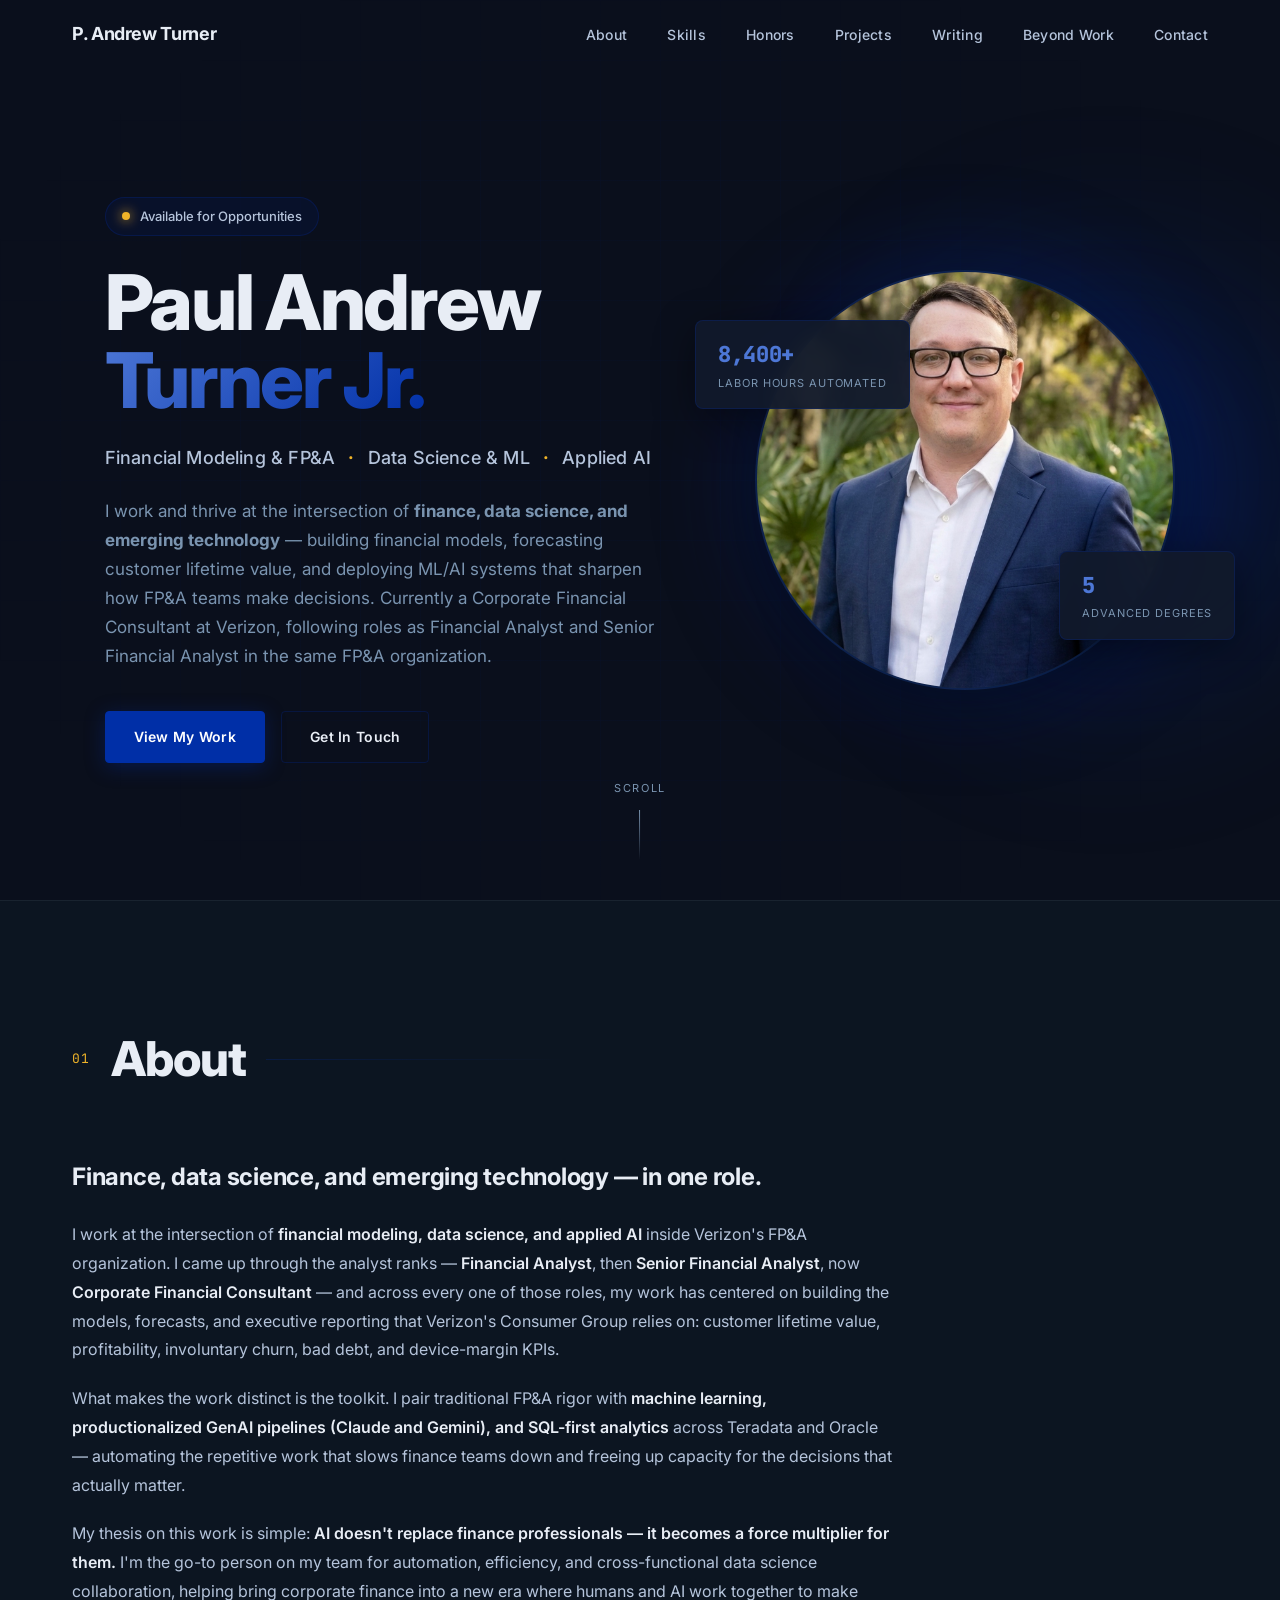
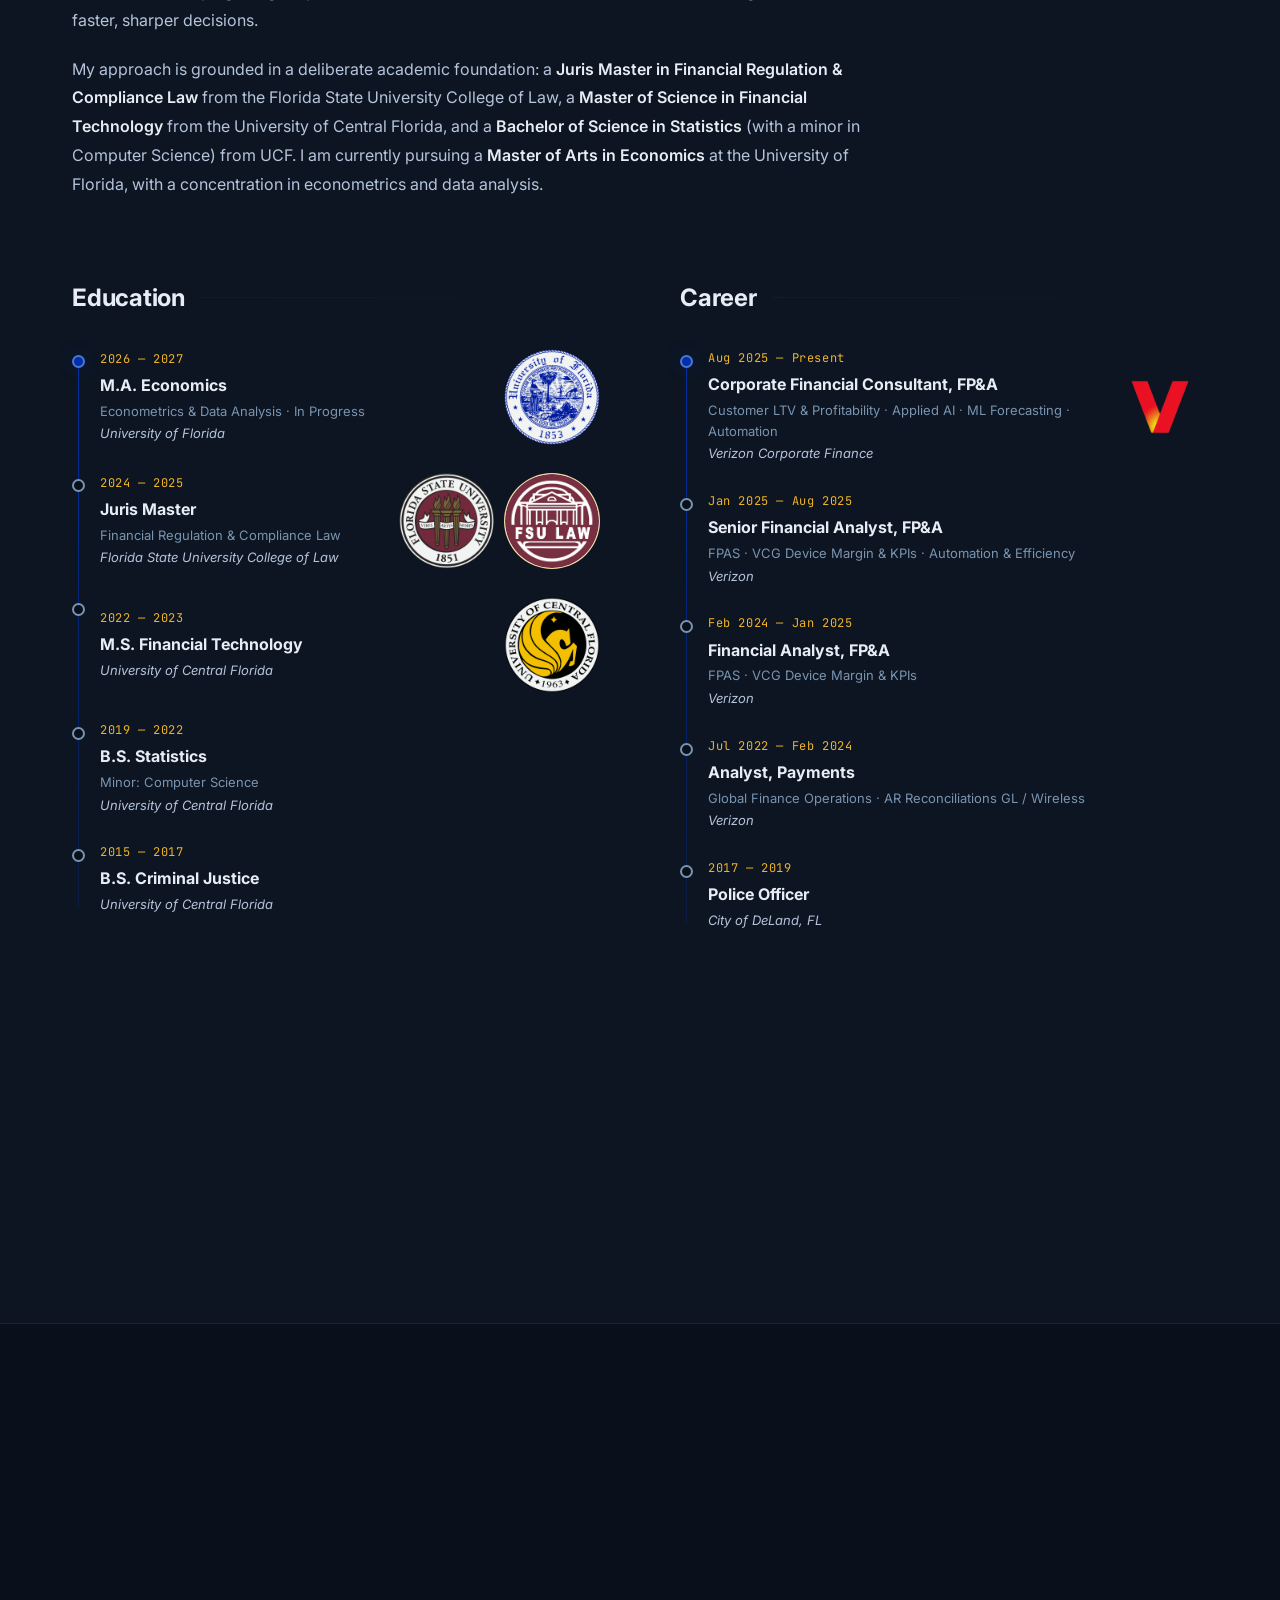
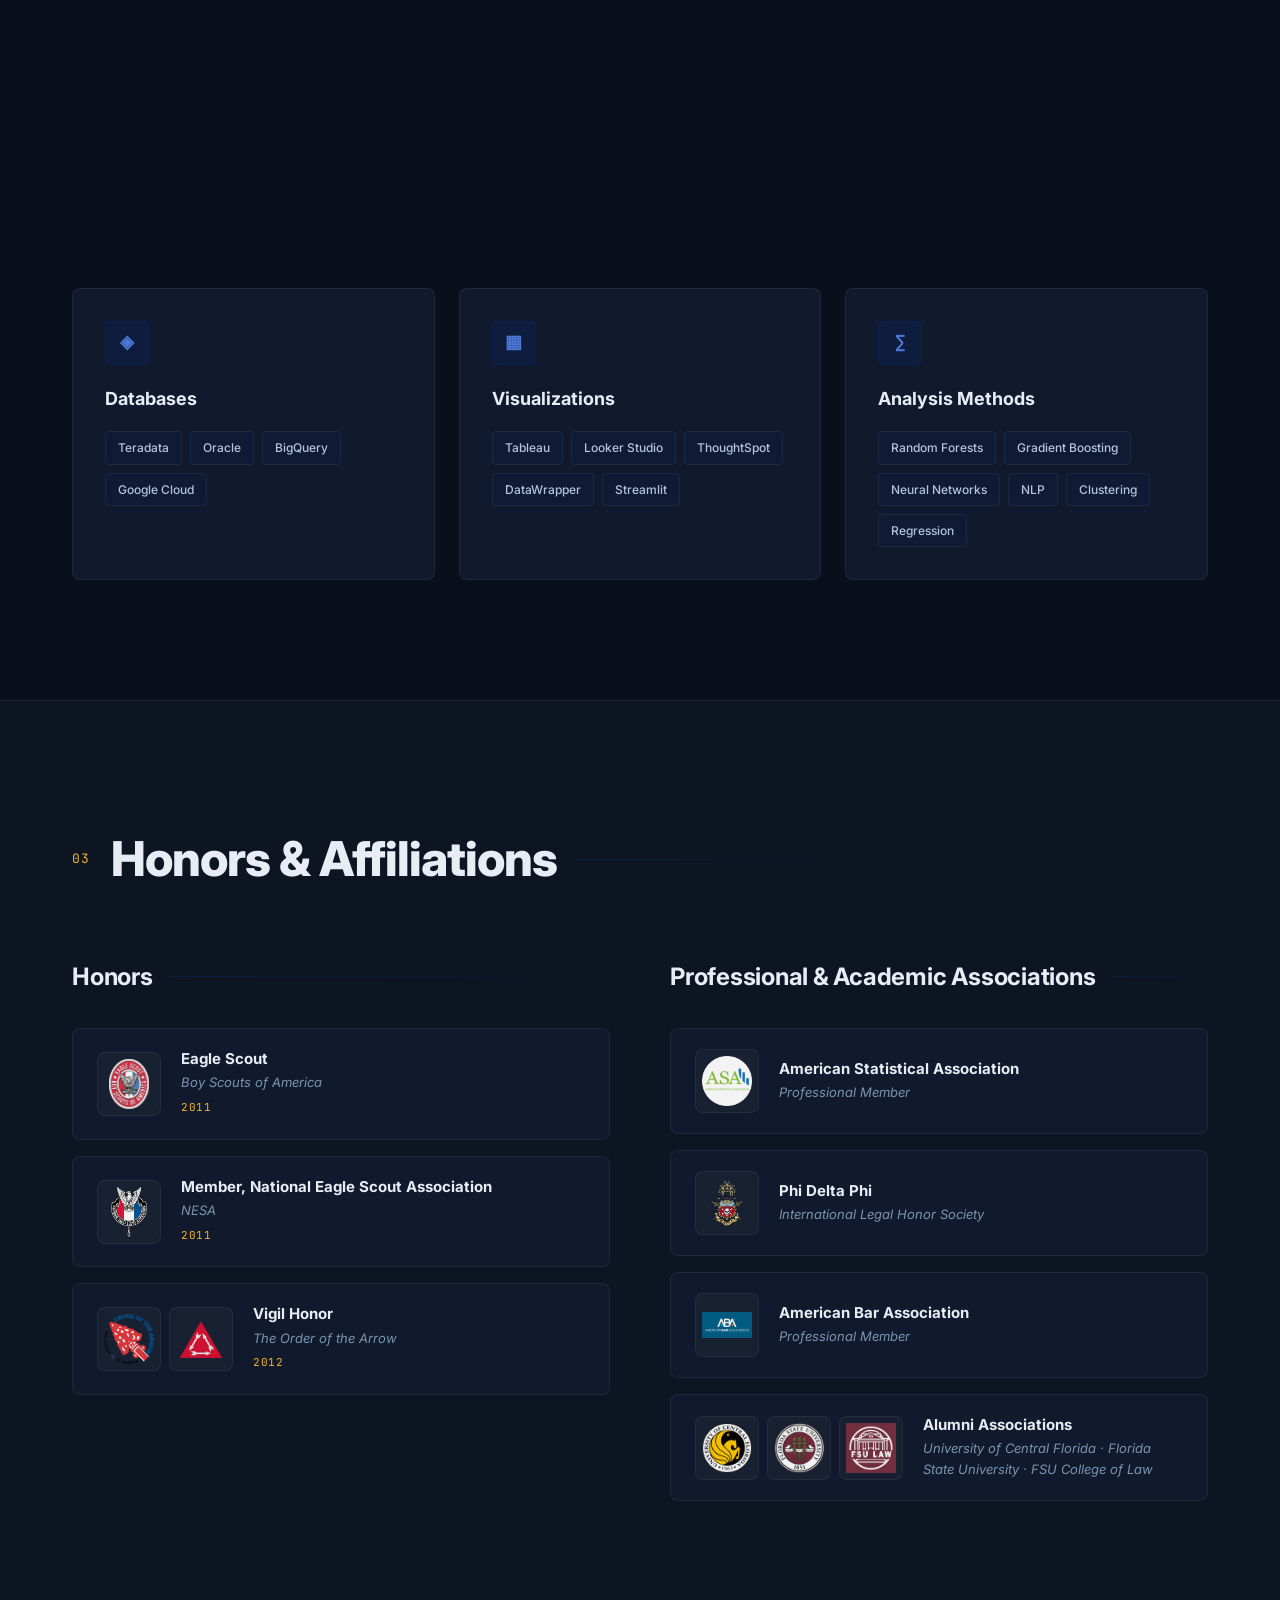
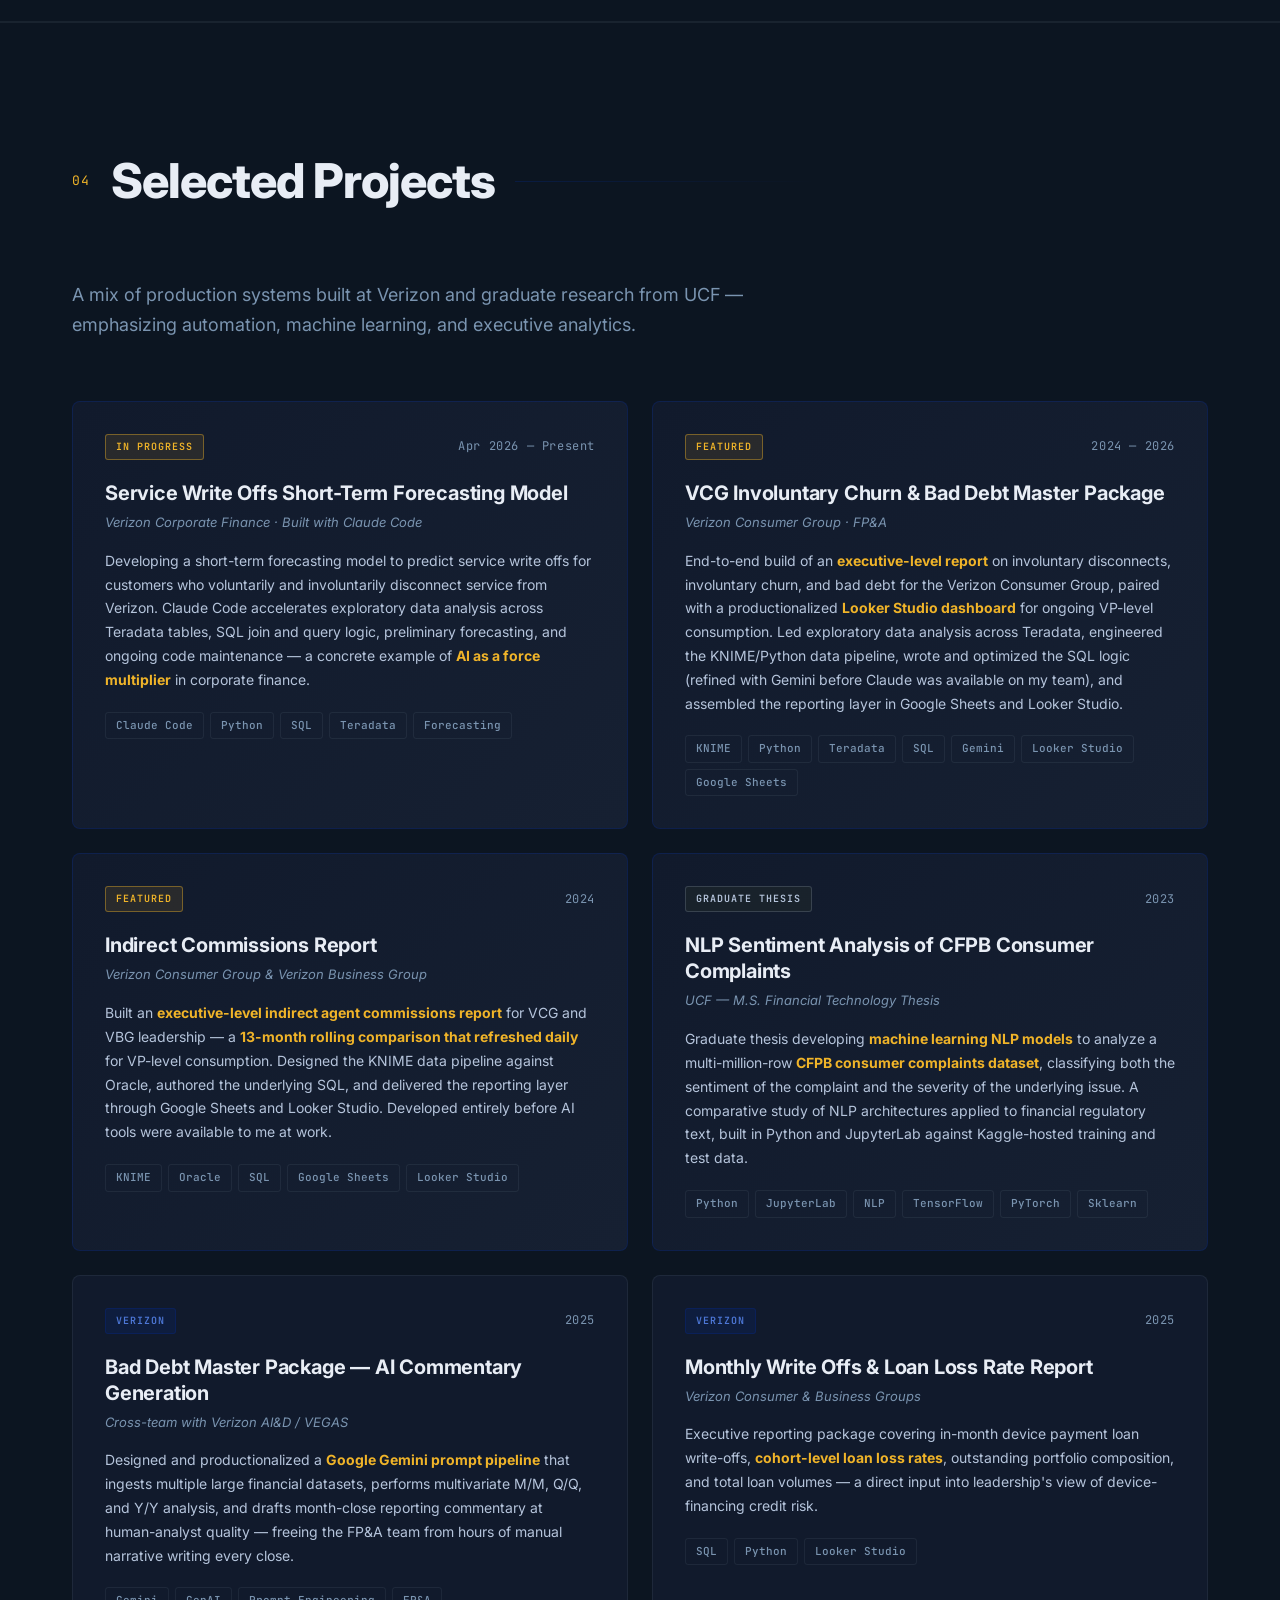
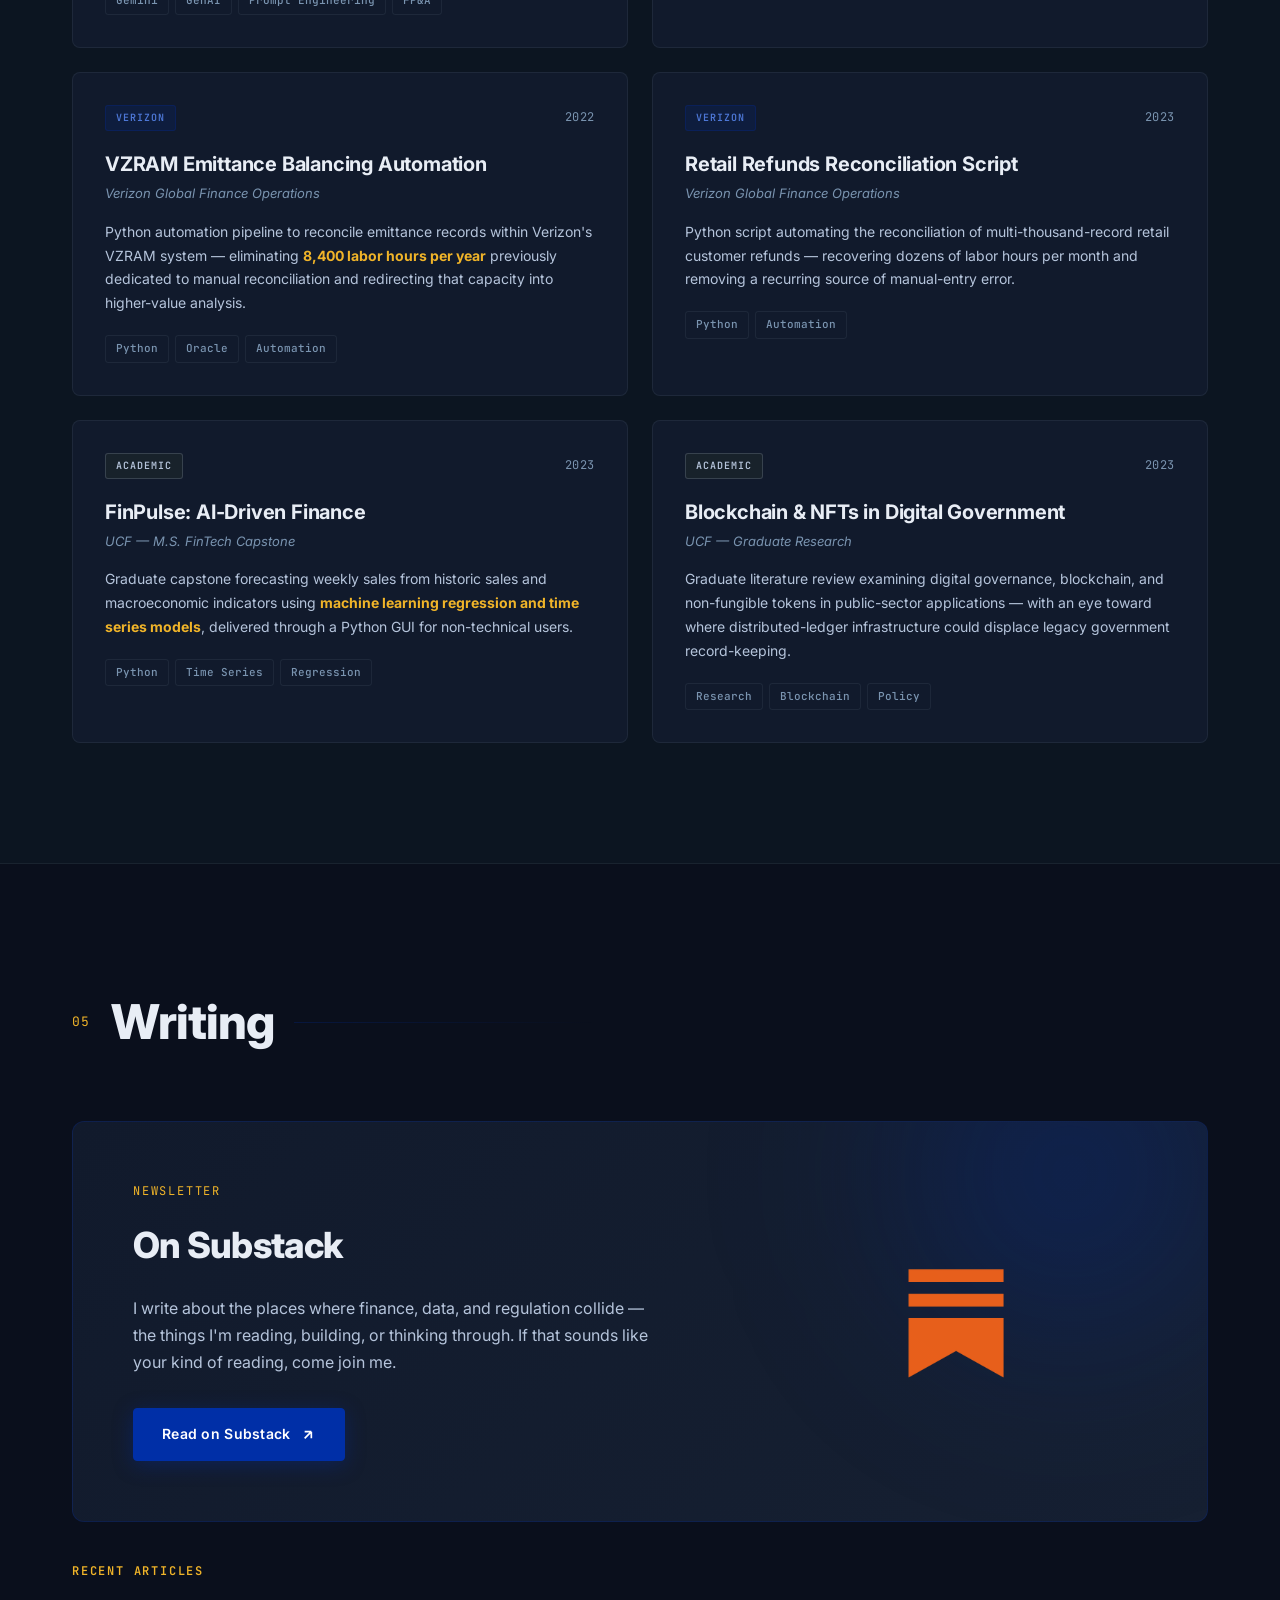
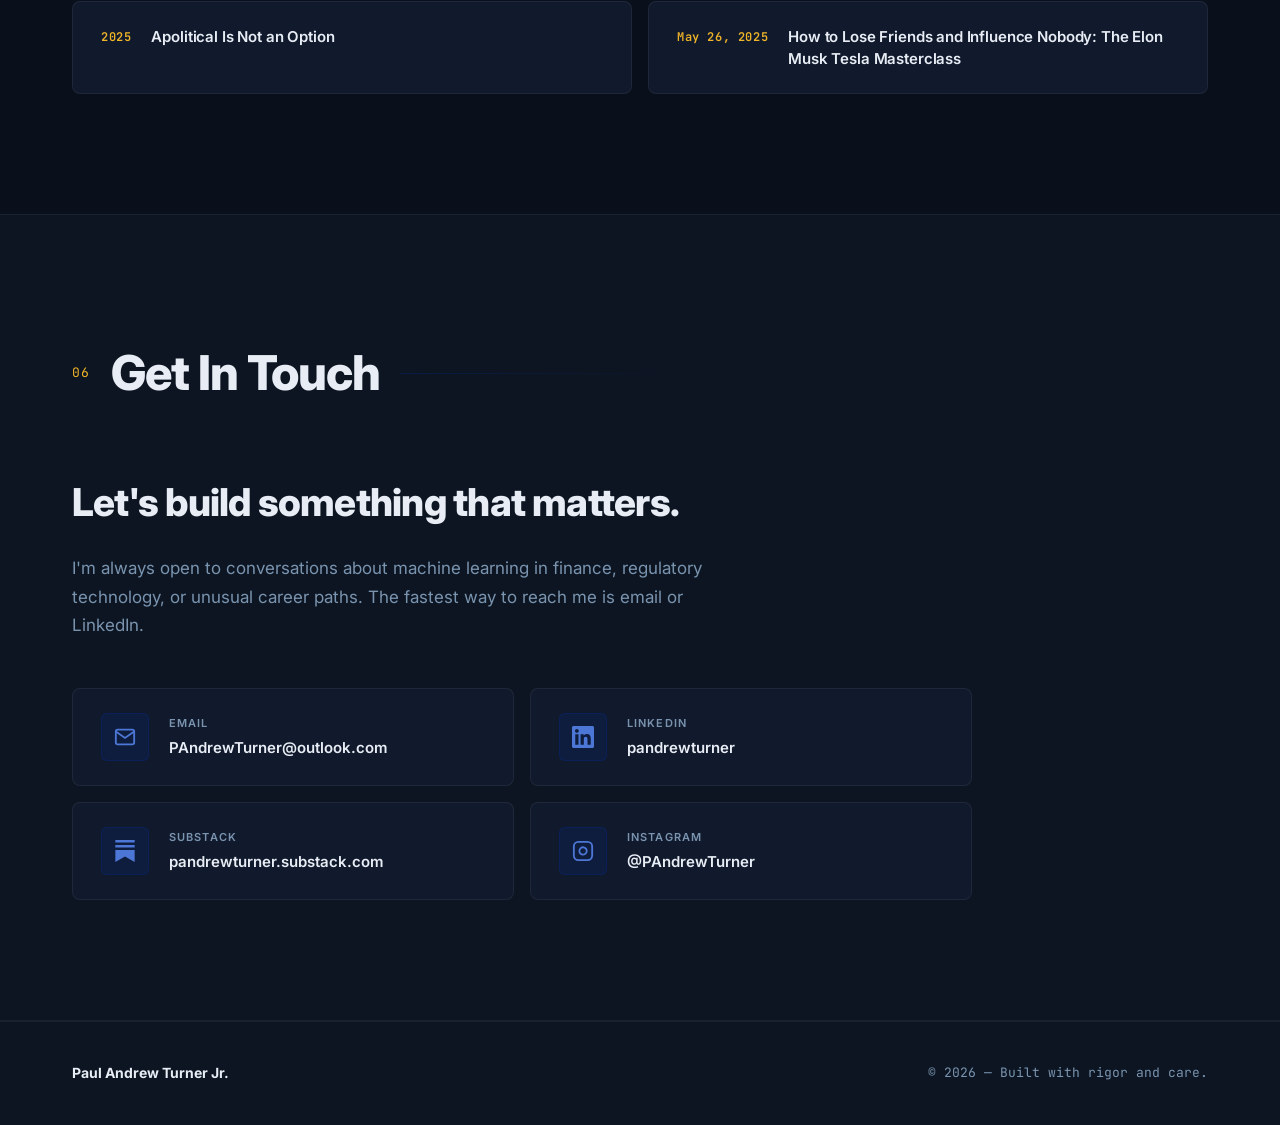
==== commit b6624b3b: "Added ABA logo" ====
--- a/index.html
+++ b/index.html
@@ -437,6 +437,15 @@
                             </div>
                         </li>
                         <li class="honor-item">
+                            <div class="honor-badge">
+                                <img src="assets/aba_logo.jpg" alt="American Bar Association logo" loading="lazy">
+                            </div>
+                            <div class="honor-content">
+                                <div class="honor-title">American Bar Association</div>
+                                <div class="honor-org">Professional Member</div>
+                            </div>
+                        </li>
+                        <li class="honor-item">
                             <div class="honor-badges">
                                 <div class="honor-badge">
                                     <img src="assets/UCF%20Seal.png" alt="University of Central Florida seal" loading="lazy">
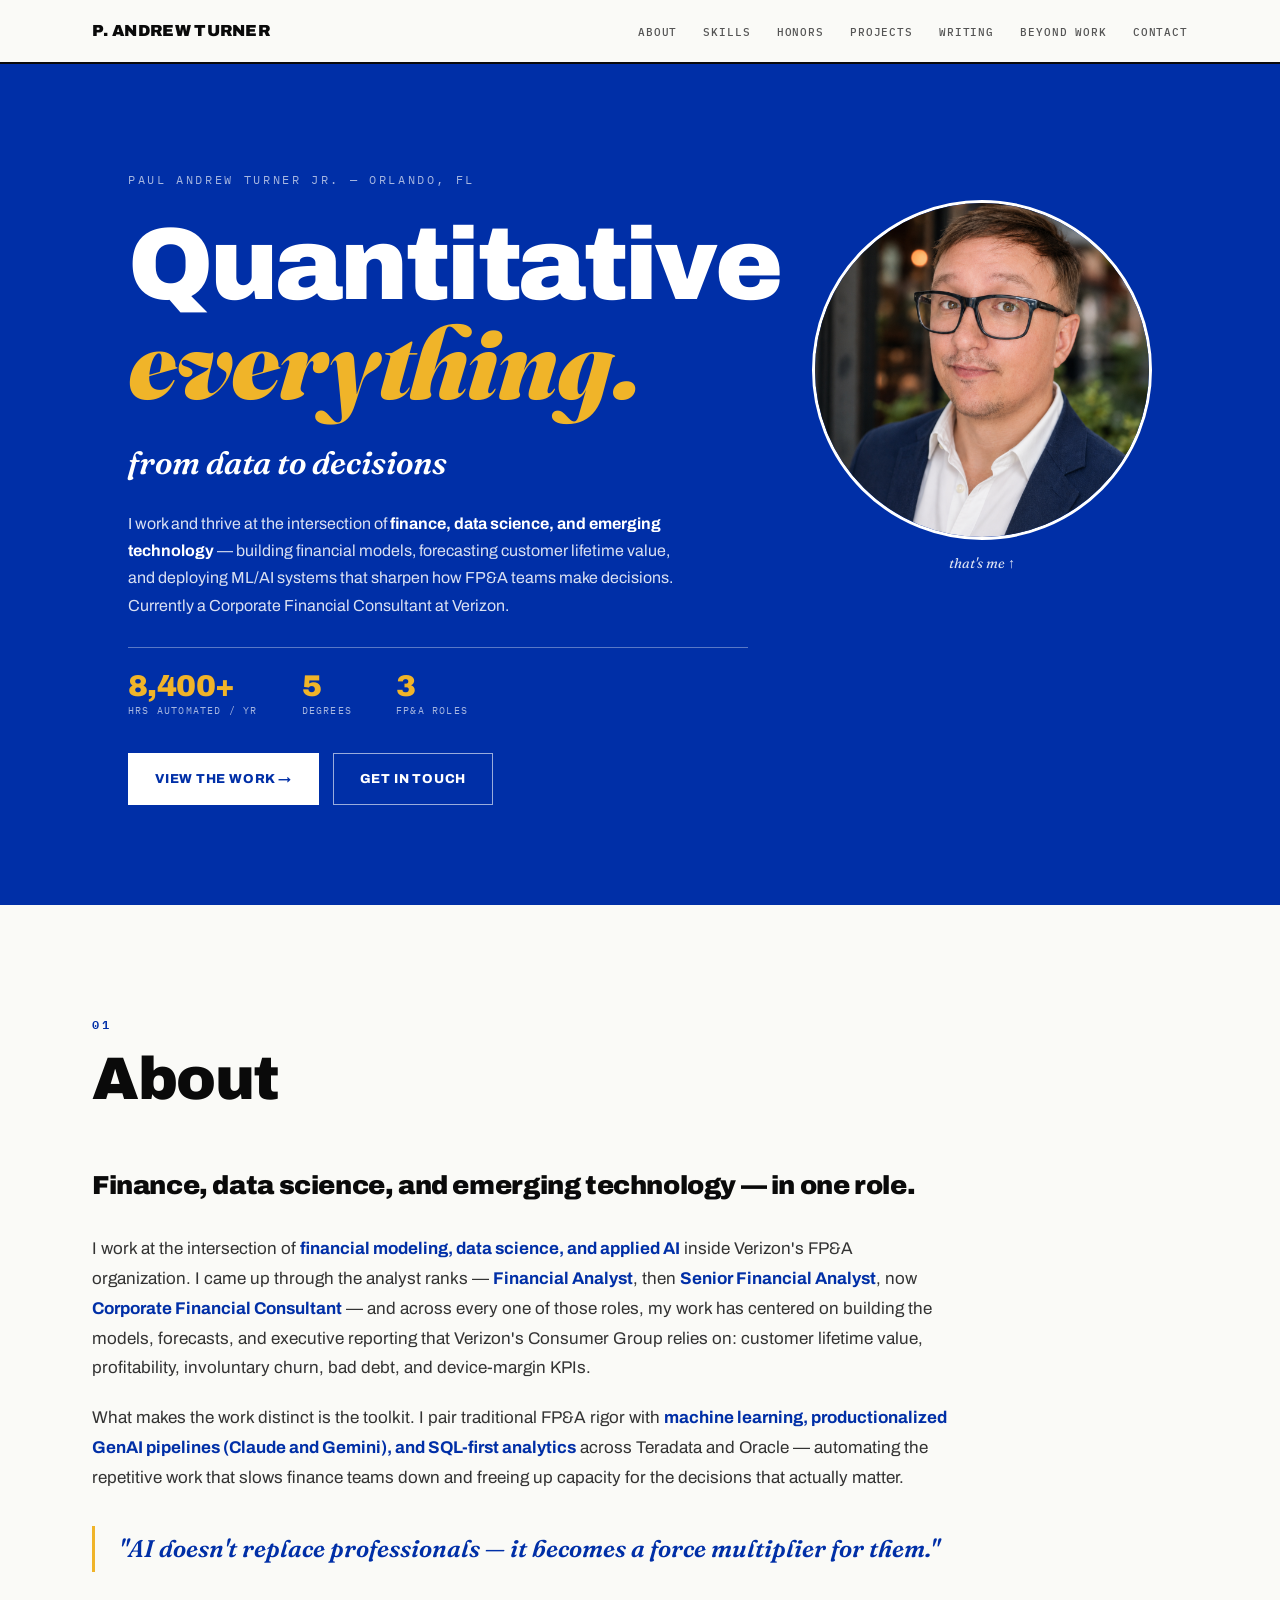
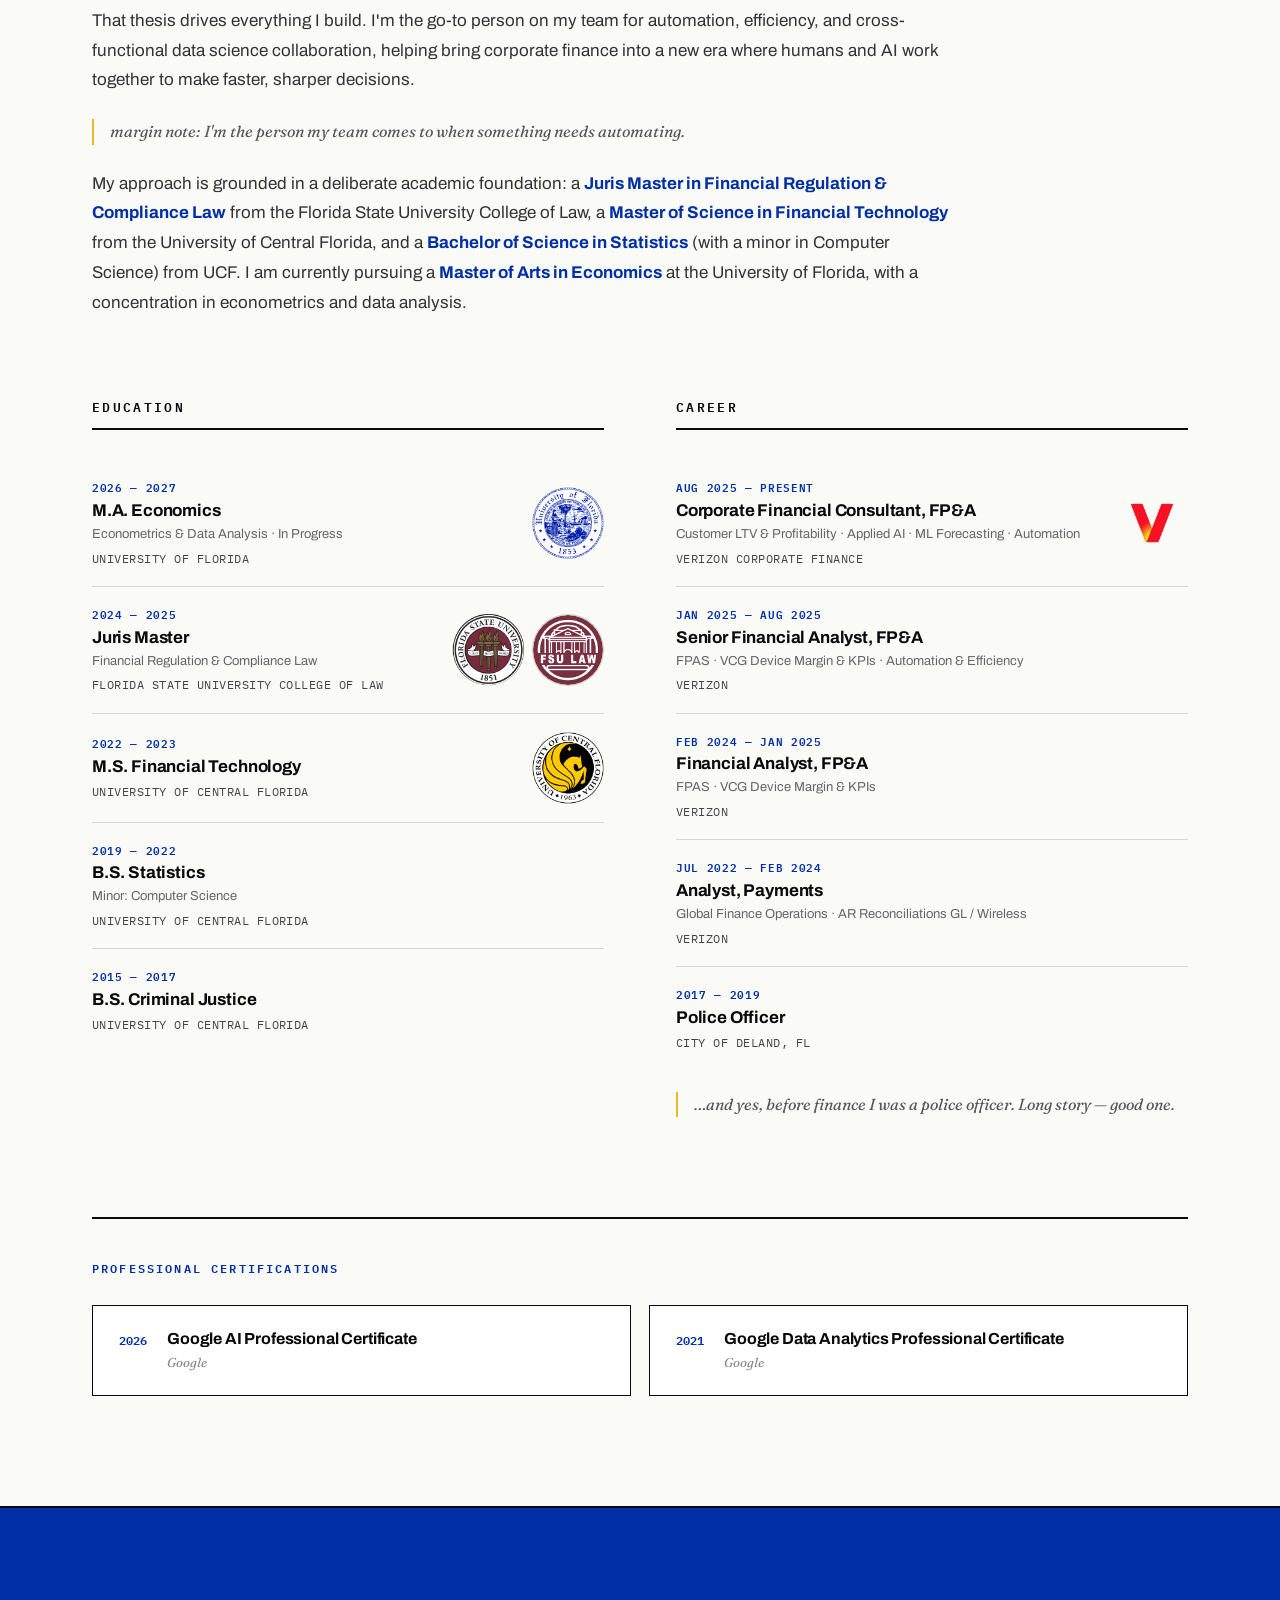
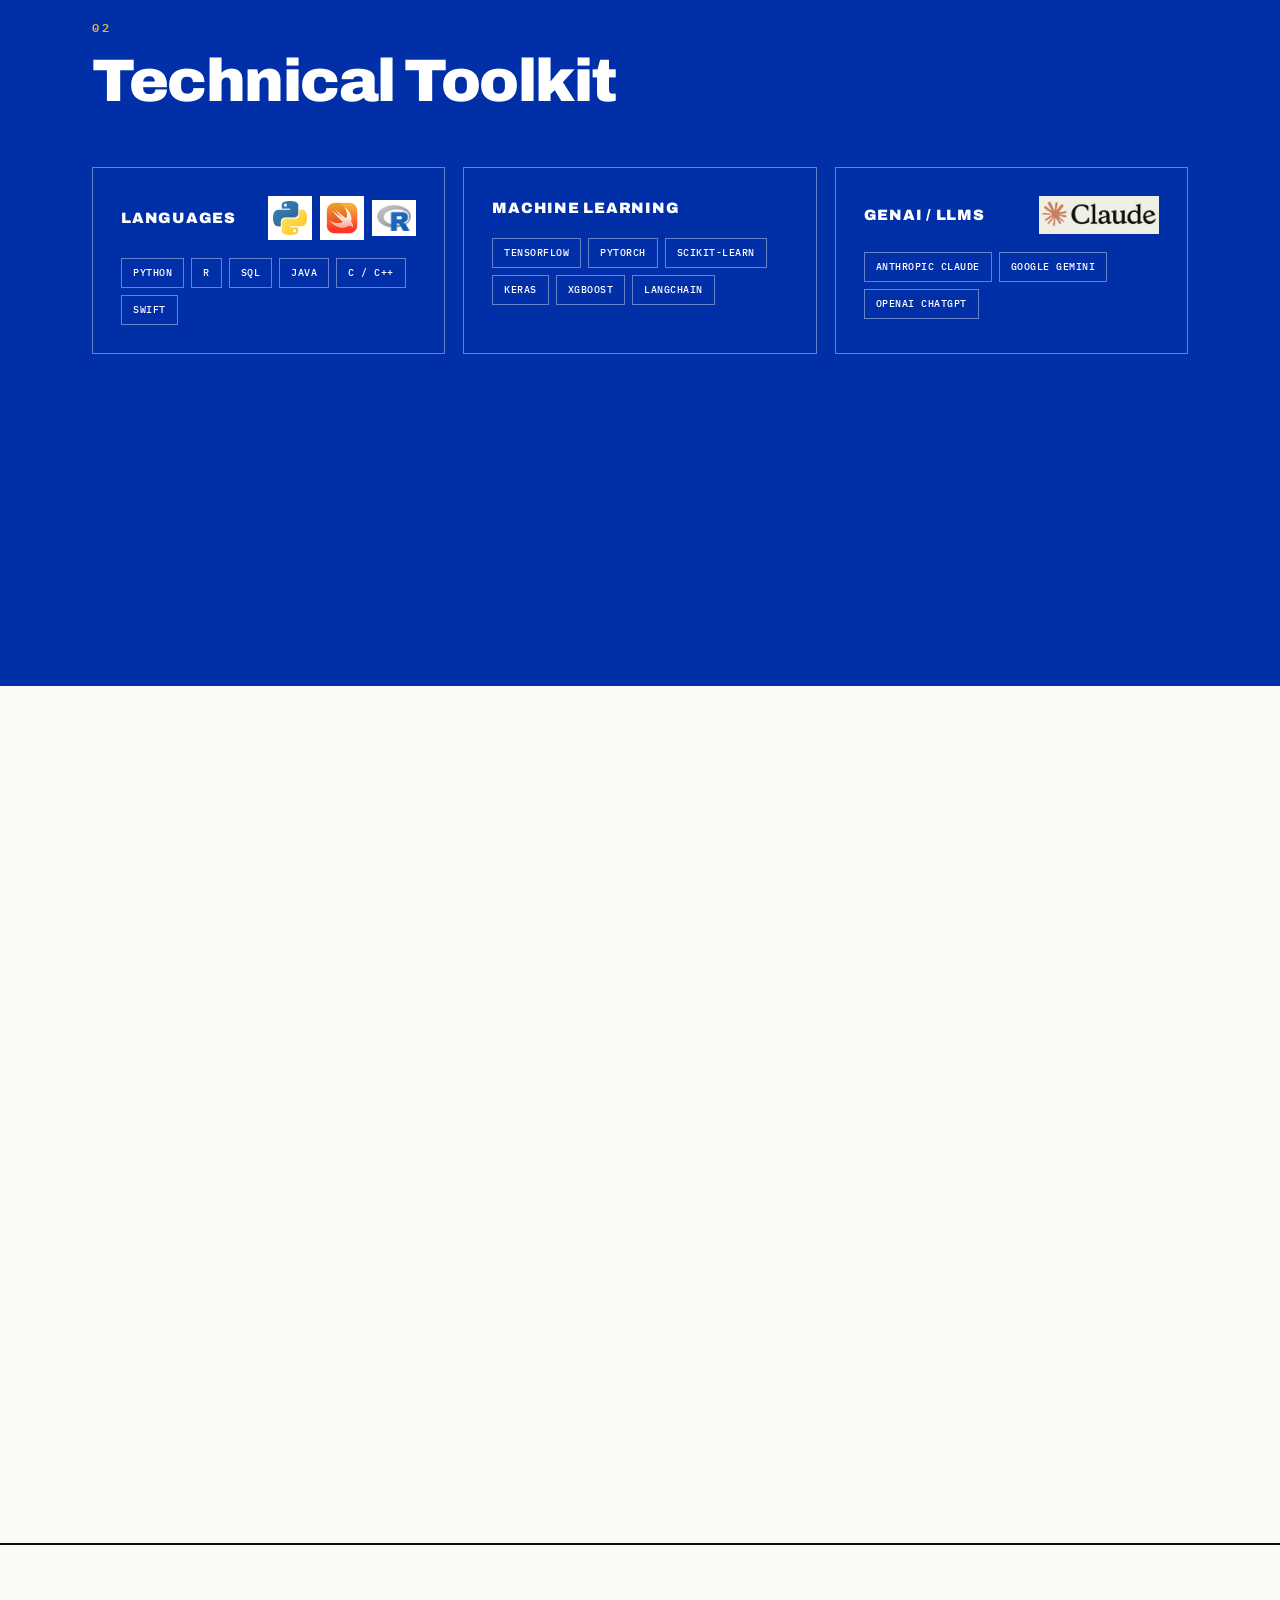
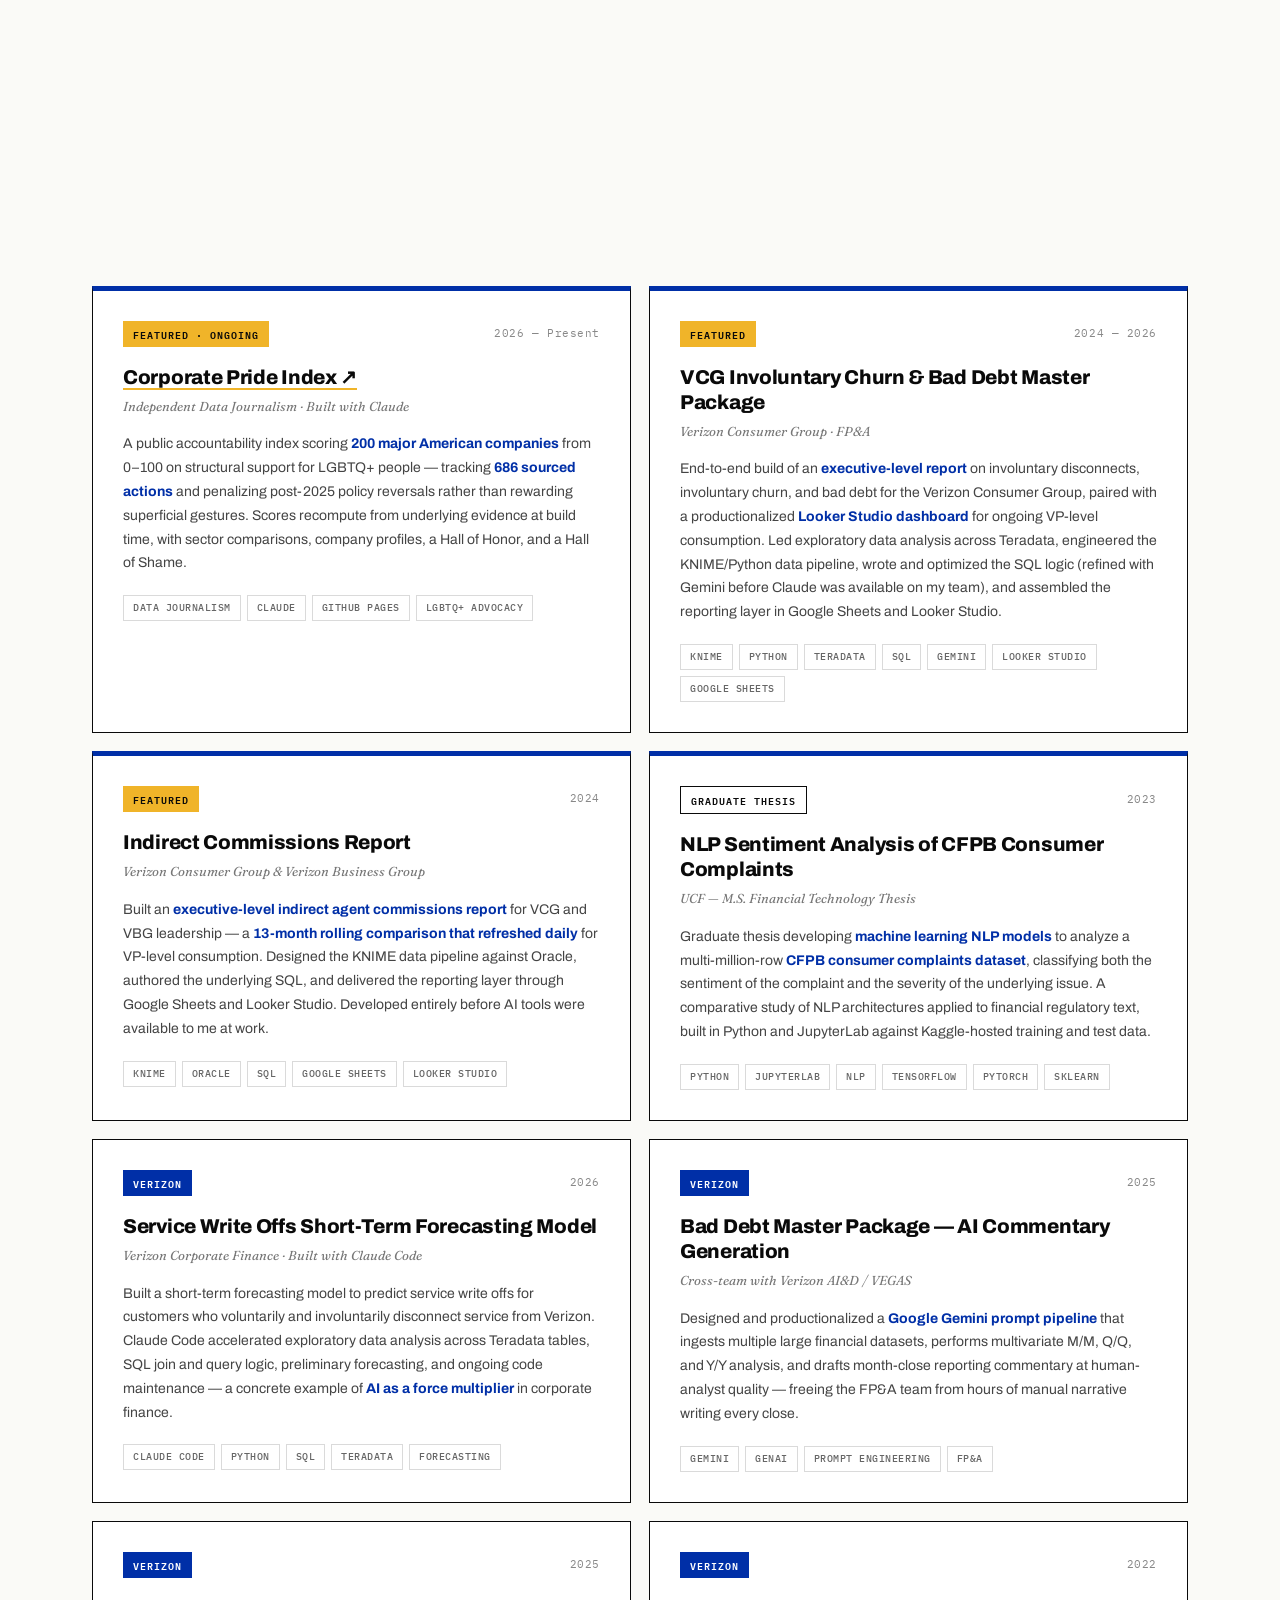
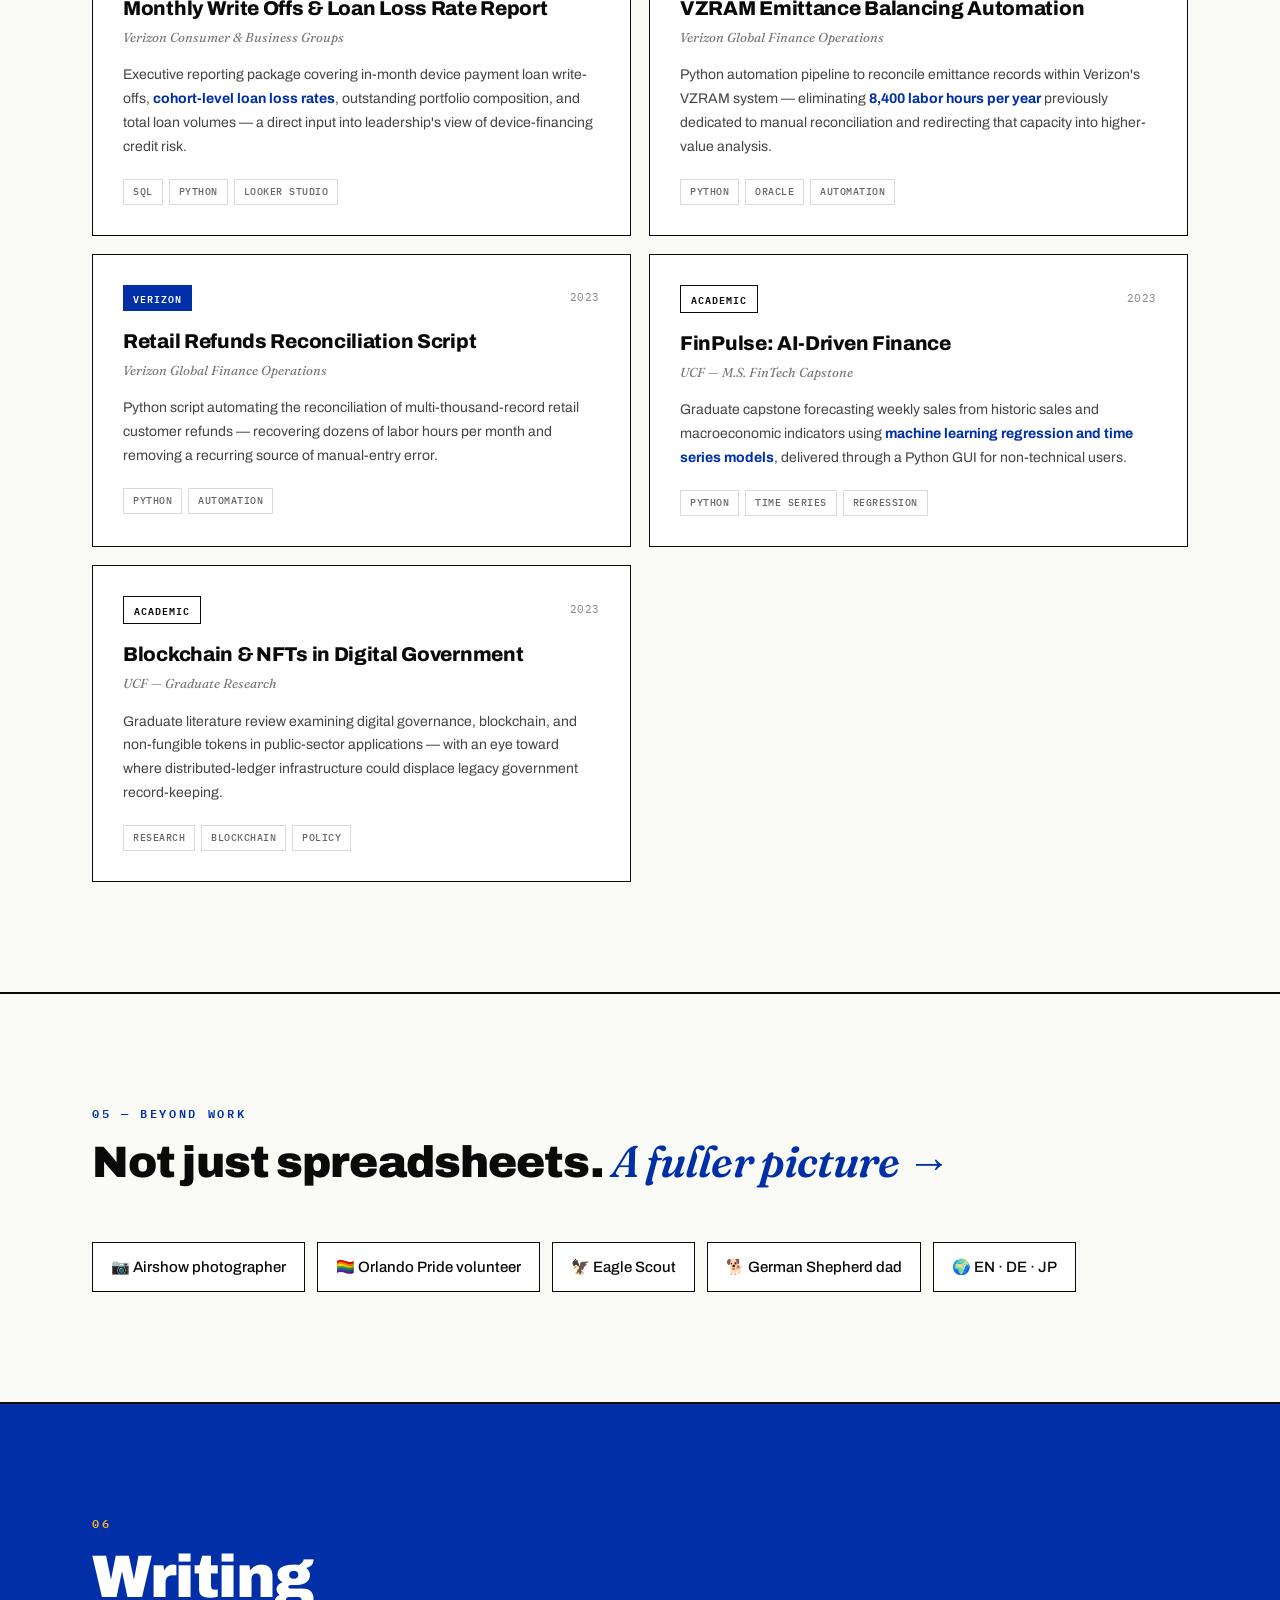
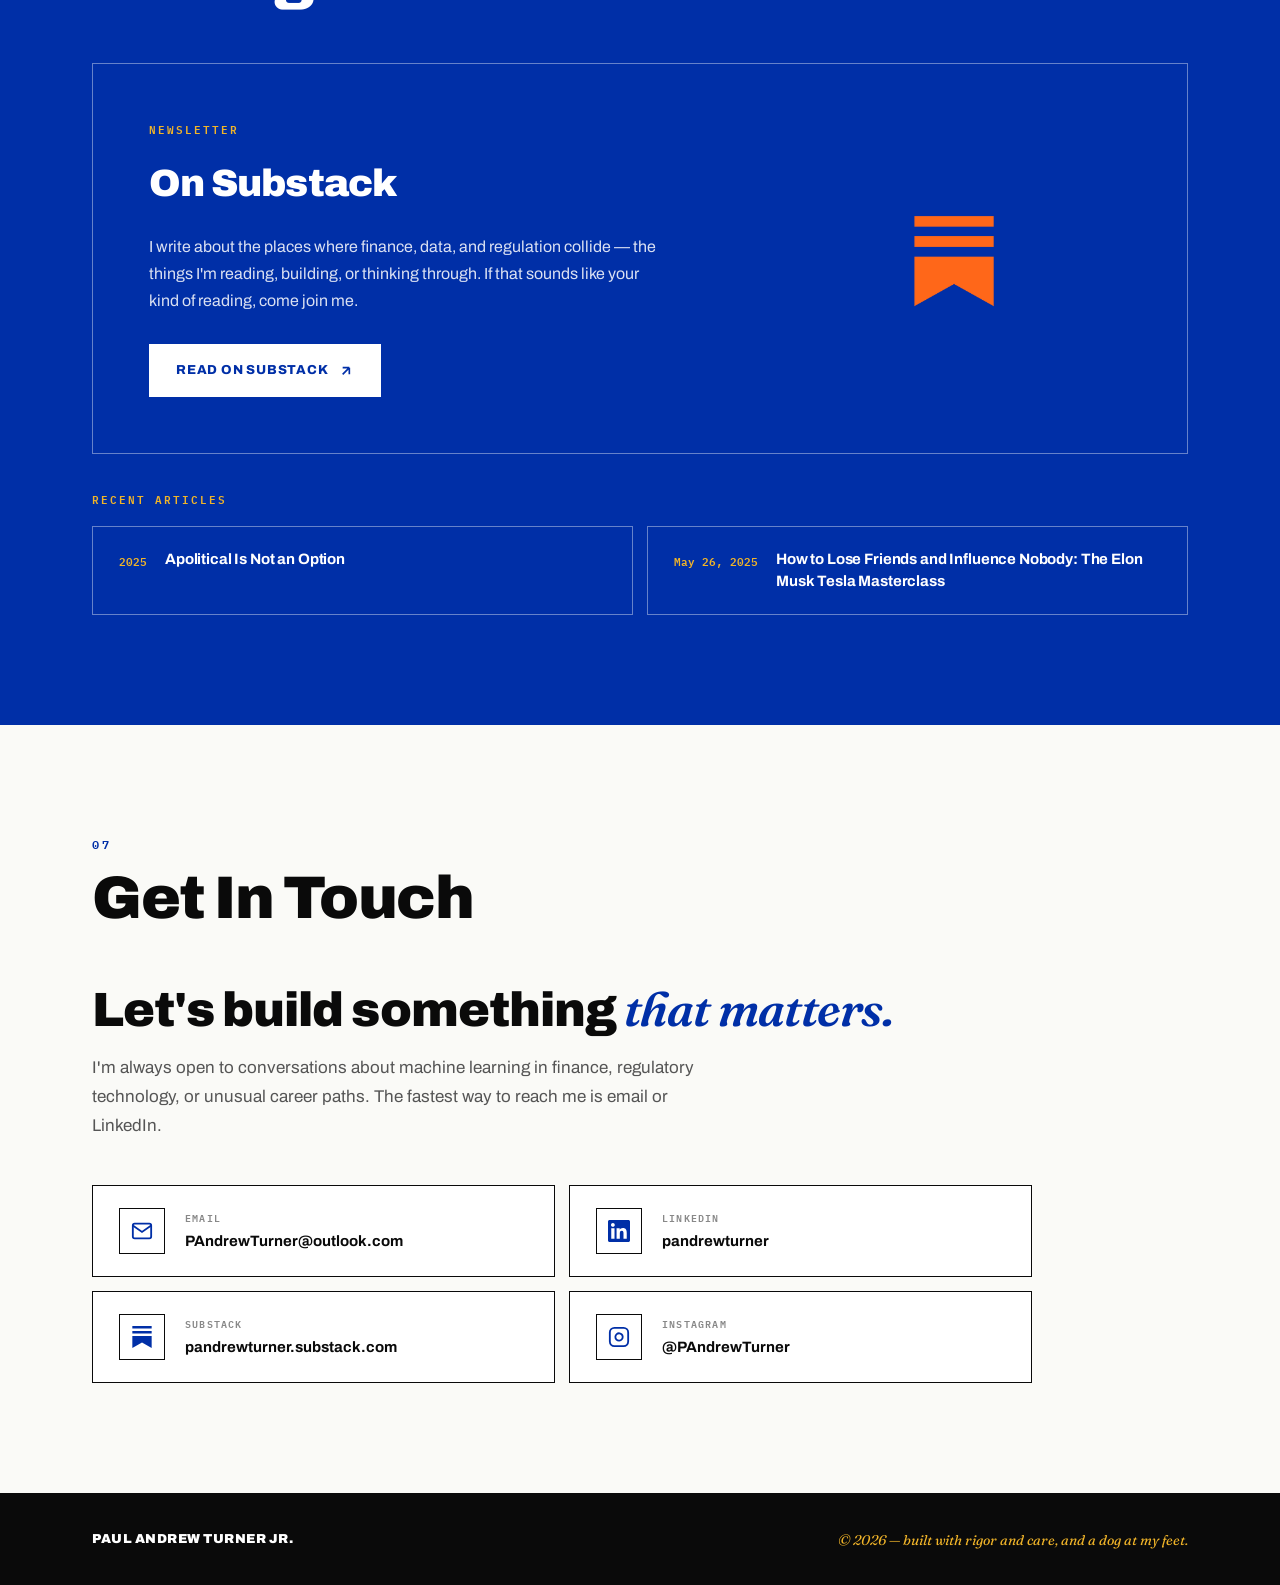
==== commit e75108ef: "Full site redesign: The Ledger — Klein Blue blocks, Archivo/Fraunces type, alternating sections - Ne" ====
--- a/index.html
+++ b/index.html
@@ -25,13 +25,11 @@
 
     <link rel="preconnect" href="https://fonts.googleapis.com">
     <link rel="preconnect" href="https://fonts.gstatic.com" crossorigin>
-    <link href="https://fonts.googleapis.com/css2?family=Inter:wght@300;400;500;600;700;800&family=JetBrains+Mono:wght@400;500&display=swap" rel="stylesheet">
-    <link rel="stylesheet" href="styles.css?v=20260411g">
+    <link href="https://fonts.googleapis.com/css2?family=Archivo:wght@400;500;700;800;900&family=Fraunces:ital,opsz,wght@0,9..144,400;0,9..144,600;0,9..144,900;1,9..144,400;1,9..144,600;1,9..144,900&family=IBM+Plex+Mono:wght@400;500;600&display=swap" rel="stylesheet">
+    <link rel="stylesheet" href="styles.css?v=20260701">
 </head>
 <body>
     <a href="#hero" class="skip-to-content">Skip to content</a>
-    <!-- Background grid overlay -->
-    <div class="bg-grid"></div>
 
     <!-- Navigation -->
     <nav class="navbar" id="navbar">
@@ -56,49 +54,47 @@
 
     <!-- Hero Section -->
     <section id="hero" class="hero">
-        <div class="container hero-container">
+        <div class="hero-container">
             <div class="hero-content reveal">
-                <div class="hero-tag">
-                    <span class="tag-dot"></span>
-                    Available for Opportunities
-                </div>
+                <div class="hero-kicker">Paul Andrew Turner Jr. — Orlando, FL</div>
                 <h1 class="hero-title">
-                    Paul Andrew<br>
-                    <span class="accent">Turner Jr.</span>
+                    Quantitative<br>
+                    <span class="accent-italic">everything.</span>
                 </h1>
-                <p class="hero-tagline">
-                    Financial Modeling &amp; FP&amp;A <span class="divider">·</span> Data Science &amp; ML <span class="divider">·</span> Applied AI
+                <p class="hero-tagline">from data to decisions</p>
+                <p class="hero-bio">
+                    I work and thrive at the intersection of <strong>finance, data science, and emerging technology</strong> — building financial models, forecasting customer lifetime value, and deploying ML/AI systems that sharpen how FP&amp;A teams make decisions. Currently a Corporate Financial Consultant at Verizon.
                 </p>
-                <p class="hero-bio">
-                    I work and thrive at the intersection of <strong>finance, data science, and emerging technology</strong> — building financial models, forecasting customer lifetime value, and deploying ML/AI systems that sharpen how FP&amp;A teams make decisions. Currently a Corporate Financial Consultant at Verizon, following roles as Financial Analyst and Senior Financial Analyst in the same FP&amp;A organization.
-                </p>
+                <div class="hero-stats">
+                    <div class="hero-stat">
+                        <div class="stat-num">8,400+</div>
+                        <div class="stat-label">Hrs Automated / Yr</div>
+                    </div>
+                    <div class="hero-stat">
+                        <div class="stat-num">5</div>
+                        <div class="stat-label">Degrees</div>
+                    </div>
+                    <div class="hero-stat">
+                        <div class="stat-num">3</div>
+                        <div class="stat-label">FP&amp;A Roles</div>
+                    </div>
+                </div>
                 <div class="hero-cta">
-                    <a href="#projects" class="btn btn-primary">View My Work</a>
+                    <a href="#projects" class="btn btn-primary">View the Work →</a>
                     <a href="#contact" class="btn btn-secondary">Get In Touch</a>
                 </div>
             </div>
             <div class="hero-visual reveal">
                 <div class="headshot-frame">
-                    <img src="assets/Headshot.jpg" alt="Paul Andrew Turner Jr." class="headshot-img">
-                </div>
-                <div class="floating-stat stat-1">
-                    <div class="stat-num">8,400+</div>
-                    <div class="stat-label">Labor Hours Automated</div>
-                </div>
-                <div class="floating-stat stat-2">
-                    <div class="stat-num">5</div>
-                    <div class="stat-label">Advanced Degrees</div>
-                </div>
-            </div>
-        </div>
-        <div class="scroll-indicator">
-            <span>Scroll</span>
-            <div class="scroll-line"></div>
+                    <img src="assets/Andrew%20Headshot.PNG" alt="Paul Andrew Turner Jr." class="headshot-img">
+                </div>
+                <div class="headshot-caption">that's me ↑</div>
+            </div>
         </div>
     </section>
 
     <!-- About Section -->
-    <section id="about" class="section section-alt">
+    <section id="about" class="section">
         <div class="container">
             <div class="section-header reveal">
                 <span class="section-number">01</span>
@@ -113,9 +109,11 @@
                 <p>
                     What makes the work distinct is the toolkit. I pair traditional FP&amp;A rigor with <strong>machine learning, productionalized GenAI pipelines (Claude and Gemini), and SQL-first analytics</strong> across Teradata and Oracle — automating the repetitive work that slows finance teams down and freeing up capacity for the decisions that actually matter.
                 </p>
+                <blockquote class="pull-quote">"AI doesn't replace professionals — it becomes a force multiplier for them."</blockquote>
                 <p>
-                    My thesis on this work is simple: <strong>AI doesn't replace finance professionals — it becomes a force multiplier for them.</strong> I'm the go-to person on my team for automation, efficiency, and cross-functional data science collaboration, helping bring corporate finance into a new era where humans and AI work together to make faster, sharper decisions.
+                    That thesis drives everything I build. I'm the go-to person on my team for automation, efficiency, and cross-functional data science collaboration, helping bring corporate finance into a new era where humans and AI work together to make faster, sharper decisions.
                 </p>
+                <aside class="margin-note">margin note: I'm the person my team comes to when something needs automating.</aside>
                 <p>
                     My approach is grounded in a deliberate academic foundation: a <strong>Juris Master in Financial Regulation &amp; Compliance Law</strong> from the Florida State University College of Law, a <strong>Master of Science in Financial Technology</strong> from the University of Central Florida, and a <strong>Bachelor of Science in Statistics</strong> (with a minor in Computer Science) from UCF. I am currently pursuing a <strong>Master of Arts in Economics</strong> at the University of Florida, with a concentration in econometrics and data analysis.
                 </p>
@@ -246,6 +244,7 @@
                             </div>
                         </div>
                     </div>
+                    <aside class="margin-note career-note">…and yes, before finance I was a police officer. Long story — good one.</aside>
                 </div>
             </div>
 
@@ -272,7 +271,7 @@
     </section>
 
     <!-- Skills Section -->
-    <section id="skills" class="section">
+    <section id="skills" class="section section-alt">
         <div class="container">
             <div class="section-header reveal">
                 <span class="section-number">02</span>
@@ -363,7 +362,7 @@
     </section>
 
     <!-- Honors & Affiliations Section -->
-    <section id="honors" class="section section-alt">
+    <section id="honors" class="section">
         <div class="container">
             <div class="section-header reveal">
                 <span class="section-number">03</span>
@@ -469,31 +468,30 @@
     </section>
 
     <!-- Projects Section -->
-    <section id="projects" class="section section-alt">
+    <section id="projects" class="section">
         <div class="container">
             <div class="section-header reveal">
                 <span class="section-number">04</span>
                 <h2 class="section-title">Selected Projects</h2>
                 <div class="section-line"></div>
             </div>
-            <p class="section-subtitle reveal">A mix of production systems built at Verizon and graduate research from UCF — emphasizing automation, machine learning, and executive analytics.</p>
+            <p class="section-subtitle reveal">Production systems built at Verizon, independent data journalism, and graduate research from UCF — emphasizing automation, machine learning, and executive analytics.</p>
 
             <div class="projects-grid">
 
                 <article class="project-card featured reveal">
                     <div class="project-header">
-                        <div class="project-badge gold">In Progress</div>
-                        <div class="project-year">Apr 2026 — Present</div>
-                    </div>
-                    <h3 class="project-title">Service Write Offs Short-Term Forecasting Model</h3>
-                    <div class="project-org">Verizon Corporate Finance · Built with Claude Code</div>
-                    <p class="project-desc">Developing a short-term forecasting model to predict service write offs for customers who voluntarily and involuntarily disconnect service from Verizon. Claude Code accelerates exploratory data analysis across Teradata tables, SQL join and query logic, preliminary forecasting, and ongoing code maintenance — a concrete example of <strong>AI as a force multiplier</strong> in corporate finance.</p>
-                    <div class="project-tags">
-                        <span class="tag-mono">Claude Code</span>
-                        <span class="tag-mono">Python</span>
-                        <span class="tag-mono">SQL</span>
-                        <span class="tag-mono">Teradata</span>
-                        <span class="tag-mono">Forecasting</span>
+                        <div class="project-badge gold">Featured · Ongoing</div>
+                        <div class="project-year">2026 — Present</div>
+                    </div>
+                    <h3 class="project-title"><a href="https://pandrewturner.github.io/corporate-pride-index/" target="_blank" rel="noopener">Corporate Pride Index ↗</a></h3>
+                    <div class="project-org">Independent Data Journalism · Built with Claude</div>
+                    <p class="project-desc">A public accountability index scoring <strong>200 major American companies</strong> from 0–100 on structural support for LGBTQ+ people — tracking <strong>686 sourced actions</strong> and penalizing post-2025 policy reversals rather than rewarding superficial gestures. Scores recompute from underlying evidence at build time, with sector comparisons, company profiles, a Hall of Honor, and a Hall of Shame.</p>
+                    <div class="project-tags">
+                        <span class="tag-mono">Data Journalism</span>
+                        <span class="tag-mono">Claude</span>
+                        <span class="tag-mono">GitHub Pages</span>
+                        <span class="tag-mono">LGBTQ+ Advocacy</span>
                     </div>
                 </article>
 
@@ -554,6 +552,23 @@
                 <article class="project-card reveal">
                     <div class="project-header">
                         <div class="project-badge">Verizon</div>
+                        <div class="project-year">2026</div>
+                    </div>
+                    <h3 class="project-title">Service Write Offs Short-Term Forecasting Model</h3>
+                    <div class="project-org">Verizon Corporate Finance · Built with Claude Code</div>
+                    <p class="project-desc">Built a short-term forecasting model to predict service write offs for customers who voluntarily and involuntarily disconnect service from Verizon. Claude Code accelerated exploratory data analysis across Teradata tables, SQL join and query logic, preliminary forecasting, and ongoing code maintenance — a concrete example of <strong>AI as a force multiplier</strong> in corporate finance.</p>
+                    <div class="project-tags">
+                        <span class="tag-mono">Claude Code</span>
+                        <span class="tag-mono">Python</span>
+                        <span class="tag-mono">SQL</span>
+                        <span class="tag-mono">Teradata</span>
+                        <span class="tag-mono">Forecasting</span>
+                    </div>
+                </article>
+
+                <article class="project-card reveal">
+                    <div class="project-header">
+                        <div class="project-badge">Verizon</div>
                         <div class="project-year">2025</div>
                     </div>
                     <h3 class="project-title">Bad Debt Master Package — AI Commentary Generation</h3>
@@ -645,11 +660,28 @@
         </div>
     </section>
 
-    <!-- Writing Section -->
-    <section id="writing" class="section">
+    <!-- Beyond Work Teaser -->
+    <section id="beyond" class="section">
         <div class="container">
             <div class="section-header reveal">
-                <span class="section-number">05</span>
+                <span class="section-number">05 — Beyond Work</span>
+                <h2 class="teaser-heading">Not just spreadsheets. <a href="personal.html" class="accent-italic">A fuller picture →</a></h2>
+            </div>
+            <div class="teaser-chips reveal">
+                <a href="personal.html" class="teaser-chip">📷 Airshow photographer</a>
+                <a href="personal.html" class="teaser-chip">🏳️‍🌈 Orlando Pride volunteer</a>
+                <a href="personal.html" class="teaser-chip">🦅 Eagle Scout</a>
+                <a href="personal.html" class="teaser-chip">🐕 German Shepherd dad</a>
+                <a href="personal.html" class="teaser-chip">🌍 EN · DE · JP</a>
+            </div>
+        </div>
+    </section>
+
+    <!-- Writing Section -->
+    <section id="writing" class="section section-alt">
+        <div class="container">
+            <div class="section-header reveal">
+                <span class="section-number">06</span>
                 <h2 class="section-title">Writing</h2>
                 <div class="section-line"></div>
             </div>
@@ -689,15 +721,15 @@
     </section>
 
     <!-- Contact Section -->
-    <section id="contact" class="section section-alt">
+    <section id="contact" class="section">
         <div class="container">
             <div class="section-header reveal">
-                <span class="section-number">06</span>
+                <span class="section-number">07</span>
                 <h2 class="section-title">Get In Touch</h2>
                 <div class="section-line"></div>
             </div>
             <div class="contact-content reveal">
-                <h3 class="contact-heading">Let's build something that matters.</h3>
+                <h3 class="contact-heading">Let's build something <span class="accent-italic">that matters.</span></h3>
                 <p class="contact-text">
                     I'm always open to conversations about machine learning in finance, regulatory technology, or unusual career paths. The fastest way to reach me is email or LinkedIn.
                 </p>
@@ -758,10 +790,10 @@
     <footer class="footer">
         <div class="container footer-container">
             <div class="footer-name">Paul Andrew Turner Jr.</div>
-            <div class="footer-copy">© <span id="year"></span> — Built with rigor and care.</div>
+            <div class="footer-copy">© <span id="year"></span> — built with rigor and care, and a dog at my feet.</div>
         </div>
     </footer>
 
-    <script src="script.js?v=20260411g"></script>
+    <script src="script.js?v=20260701"></script>
 </body>
 </html>
--- a/styles.css
+++ b/styles.css
@@ -1,10 +1,63 @@
-/* ========================================
-   Reset & Base
-   ======================================== */
+/* ============================================================
+   THE LEDGER — design system
+   Swiss structure, Klein Blue blocks, margin notes in italic.
+   ============================================================ */
 *, *::before, *::after {
     box-sizing: border-box;
     margin: 0;
     padding: 0;
+}
+
+:root {
+    /* Palette */
+    --canvas: #FAFAF7;
+    --ink: #0A0A0A;
+    --blue: #002FA7;
+    --blue-soft: #1a3fb8;
+    --gold: #F0B429;
+    --card: #FFFFFF;
+    --rule-soft: rgba(10, 10, 10, 0.15);
+    --white-rule: rgba(255, 255, 255, 0.35);
+    --white-border: rgba(255, 255, 255, 0.4);
+    --white-text: rgba(255, 255, 255, 0.85);
+    --white-muted: rgba(255, 255, 255, 0.65);
+
+    /* Type */
+    --font-sans: 'Archivo', -apple-system, BlinkMacSystemFont, sans-serif;
+    --font-serif: 'Fraunces', Georgia, serif;
+    --font-mono: 'IBM Plex Mono', 'Courier New', monospace;
+
+    /* Layout */
+    --container-max: 1160px;
+    --hero-max: 1060px;
+    --section-pad: 110px;
+
+    --ease: cubic-bezier(0.4, 0, 0.2, 1);
+}
+
+html {
+    scroll-behavior: smooth;
+    scroll-padding-top: 90px;
+}
+
+body {
+    font-family: var(--font-sans);
+    background: var(--canvas);
+    color: var(--ink);
+    line-height: 1.6;
+    -webkit-font-smoothing: antialiased;
+    -moz-osx-font-smoothing: grayscale;
+    overflow-x: hidden;
+}
+
+.bg-grid { display: none; }
+
+.container {
+    max-width: var(--container-max);
+    margin: 0 auto;
+    padding: 0 32px;
+    position: relative;
+    z-index: 1;
 }
 
 /* Skip-to-content (a11y) */
@@ -14,388 +67,285 @@
     left: 16px;
     z-index: 200;
     padding: 12px 24px;
-    background: var(--accent-primary);
+    background: var(--blue);
     color: #fff;
     font-weight: 700;
     font-size: 14px;
-    border-radius: 0 0 6px 6px;
     text-decoration: none;
     transition: top 0.2s ease;
 }
 
-.skip-to-content:focus {
-    top: 0;
-}
-
-:root {
-    /* Color palette */
-    --bg-primary: #0a0f1c;
-    --bg-secondary: #0d1b2a;
-    --bg-tertiary: #162032;
-    --bg-card: #111a2c;
-    --bg-alt: #0c1521;
-
-    --accent-primary: #002FA7;      /* International Klein Blue */
-    --accent-hover: #1f4ed1;
-    --accent-glow: rgba(0, 47, 167, 0.35);
-    --accent-deep: #003153;         /* Prussian Blue */
-    --accent-gold: #f0b429;
-    --accent-green: #212B2A;        /* Charleston Green */
-
-    --text-primary: #e8edf5;
-    --text-secondary: #b5c4db;
-    --text-muted: #7a94b0;
-
-    --border: rgba(0, 47, 167, 0.25);
-    --border-subtle: rgba(181, 196, 219, 0.08);
-
-    /* Typography */
-    --font-sans: 'Inter', -apple-system, BlinkMacSystemFont, sans-serif;
-    --font-mono: 'JetBrains Mono', 'Courier New', monospace;
-
-    /* Layout */
-    --container-max: 1200px;
-    --section-pad: 120px;
-
-    /* Transitions */
-    --ease: cubic-bezier(0.4, 0, 0.2, 1);
-}
-
-html {
-    scroll-behavior: smooth;
-    scroll-padding-top: 80px;
-}
-
-body {
-    font-family: var(--font-sans);
-    background: var(--bg-primary);
-    color: var(--text-primary);
-    line-height: 1.6;
-    -webkit-font-smoothing: antialiased;
-    -moz-osx-font-smoothing: grayscale;
-    overflow-x: hidden;
-}
-
-/* Background grid */
-.bg-grid {
-    position: fixed;
-    inset: 0;
-    background-image:
-        linear-gradient(rgba(0, 47, 167, 0.04) 1px, transparent 1px),
-        linear-gradient(90deg, rgba(0, 47, 167, 0.04) 1px, transparent 1px);
-    background-size: 60px 60px;
-    pointer-events: none;
-    z-index: 0;
-    mask-image: radial-gradient(ellipse at center, black 40%, transparent 80%);
-    -webkit-mask-image: radial-gradient(ellipse at center, black 40%, transparent 80%);
-}
-
-.container {
-    max-width: var(--container-max);
-    margin: 0 auto;
-    padding: 0 32px;
-    position: relative;
-    z-index: 1;
-}
-
-/* ========================================
-   Navigation
-   ======================================== */
+.skip-to-content:focus { top: 0; }
+
+/* Shared accents */
+.accent-italic {
+    font-family: var(--font-serif);
+    font-style: italic;
+    font-weight: 600;
+}
+
+/* ============================================================
+   Navigation — solid ledger bar
+   ============================================================ */
 .navbar {
     position: fixed;
     top: 0;
     left: 0;
     right: 0;
     z-index: 100;
-    padding: 20px 0;
-    transition: all 0.3s var(--ease);
-    background: transparent;
+    background: var(--canvas);
+    border-bottom: 2px solid var(--ink);
+    padding: 0;
 }
 
 .navbar.scrolled {
-    background: rgba(10, 15, 28, 0.85);
-    backdrop-filter: blur(20px);
-    -webkit-backdrop-filter: blur(20px);
-    border-bottom: 1px solid var(--border-subtle);
-    padding: 14px 0;
+    background: var(--canvas);
 }
 
 .nav-container {
     max-width: var(--container-max);
     margin: 0 auto;
-    padding: 0 32px;
+    padding: 18px 32px;
     display: flex;
     justify-content: space-between;
     align-items: center;
 }
 
 .nav-logo {
-    font-size: 18px;
-    font-weight: 700;
-    color: var(--text-primary);
+    font-family: var(--font-sans);
+    font-weight: 900;
+    font-size: 16px;
+    letter-spacing: 0.02em;
+    text-transform: uppercase;
+    color: var(--ink);
     text-decoration: none;
-    letter-spacing: -0.02em;
-    transition: color 0.2s var(--ease);
-}
-
-.nav-logo:hover {
-    color: #4d77d6;
-}
+}
+
+.nav-logo:hover { color: var(--blue); }
 
 .nav-menu {
     display: flex;
-    gap: 40px;
     list-style: none;
+    gap: 26px;
 }
 
 .nav-link {
-    color: var(--text-secondary);
+    font-family: var(--font-mono);
+    font-size: 11px;
+    font-weight: 500;
+    letter-spacing: 0.08em;
+    text-transform: uppercase;
+    color: #555;
     text-decoration: none;
-    font-size: 14px;
-    font-weight: 500;
-    letter-spacing: 0.02em;
-    transition: color 0.2s var(--ease);
-    position: relative;
-    padding: 6px 0;
-}
-
-.nav-link::after {
-    content: '';
-    position: absolute;
-    bottom: 0;
-    left: 0;
-    width: 0;
-    height: 1px;
-    background: #4d77d6;
-    transition: width 0.3s var(--ease);
-}
-
-.nav-link:hover,
+    padding-bottom: 2px;
+    border-bottom: 2px solid transparent;
+    transition: all 0.2s var(--ease);
+}
+
+.nav-link:hover {
+    color: var(--blue);
+}
+
 .nav-link.active {
-    color: var(--text-primary);
-}
-
-.nav-link:hover::after,
-.nav-link.active::after {
-    width: 100%;
+    color: var(--blue);
+    border-bottom-color: var(--blue);
 }
 
 .nav-toggle {
     display: none;
+    flex-direction: column;
+    gap: 5px;
     background: none;
     border: none;
     cursor: pointer;
-    padding: 8px;
-    flex-direction: column;
-    gap: 5px;
+    padding: 6px;
 }
 
 .nav-toggle span {
-    display: block;
     width: 24px;
     height: 2px;
-    background: var(--text-primary);
+    background: var(--ink);
     transition: all 0.3s var(--ease);
 }
 
-/* ========================================
-   Buttons
-   ======================================== */
+/* ============================================================
+   Hero — Klein Blue block, contained & adjacent
+   ============================================================ */
+.hero {
+    background: var(--blue);
+    padding: 170px 0 100px;
+}
+
+.hero-container {
+    max-width: var(--hero-max);
+    margin: 0 auto;
+    padding: 0 32px;
+    display: flex;
+    gap: 64px;
+    align-items: center;
+    justify-content: center;
+}
+
+.hero-content {
+    max-width: 620px;
+}
+
+.hero-kicker {
+    font-family: var(--font-mono);
+    font-size: 12px;
+    letter-spacing: 0.22em;
+    text-transform: uppercase;
+    color: var(--white-muted);
+    margin-bottom: 28px;
+}
+
+.hero-title {
+    font-size: clamp(54px, 8vw, 104px);
+    font-weight: 900;
+    line-height: 0.95;
+    letter-spacing: -0.03em;
+    color: #fff;
+    margin-bottom: 22px;
+}
+
+.hero-title .accent-italic {
+    color: var(--gold);
+    font-weight: 900;
+    letter-spacing: -0.01em;
+}
+
+.hero-tagline {
+    font-family: var(--font-serif);
+    font-style: italic;
+    font-size: clamp(24px, 2.6vw, 32px);
+    font-weight: 600;
+    color: #fff;
+    margin-bottom: 22px;
+}
+
+.hero-bio {
+    font-size: 16px;
+    line-height: 1.7;
+    color: var(--white-text);
+    margin-bottom: 28px;
+    max-width: 560px;
+}
+
+.hero-bio strong {
+    color: #fff;
+    font-weight: 700;
+}
+
+.hero-stats {
+    display: flex;
+    gap: 44px;
+    border-top: 1px solid var(--white-rule);
+    padding-top: 22px;
+    margin-bottom: 34px;
+}
+
+.stat-num {
+    font-family: var(--font-sans);
+    font-size: 30px;
+    font-weight: 900;
+    letter-spacing: -0.02em;
+    color: var(--gold);
+    line-height: 1.1;
+}
+
+.stat-label {
+    font-family: var(--font-mono);
+    font-size: 10px;
+    letter-spacing: 0.12em;
+    text-transform: uppercase;
+    color: var(--white-muted);
+}
+
+.hero-cta {
+    display: flex;
+    gap: 14px;
+    flex-wrap: wrap;
+}
+
+/* Buttons */
 .btn {
     display: inline-flex;
     align-items: center;
     gap: 10px;
-    padding: 14px 28px;
     font-family: var(--font-sans);
-    font-size: 14px;
-    font-weight: 600;
+    font-size: 13px;
+    font-weight: 800;
+    letter-spacing: 0.06em;
+    text-transform: uppercase;
     text-decoration: none;
-    border-radius: 4px;
+    padding: 15px 26px;
     border: 1px solid transparent;
+    transition: all 0.2s var(--ease);
     cursor: pointer;
-    transition: all 0.3s var(--ease);
-    letter-spacing: 0.02em;
-}
-
+}
+
+/* default (on white canvas) */
 .btn-primary {
-    background: var(--accent-primary);
-    color: #ffffff;
-    border-color: var(--accent-primary);
-    box-shadow: 0 4px 20px var(--accent-glow);
+    background: var(--blue);
+    color: #fff;
 }
 
 .btn-primary:hover {
-    background: var(--accent-hover);
-    border-color: var(--accent-hover);
-    transform: translateY(-2px);
-    box-shadow: 0 8px 30px var(--accent-glow);
+    background: var(--ink);
+    color: #fff;
 }
 
 .btn-secondary {
     background: transparent;
-    color: var(--text-primary);
-    border-color: var(--border);
+    color: var(--ink);
+    border-color: var(--ink);
 }
 
 .btn-secondary:hover {
-    background: rgba(0, 47, 167, 0.1);
-    border-color: #4d77d6;
-    transform: translateY(-2px);
-}
-
-/* ========================================
-   Hero
-   ======================================== */
-.hero {
-    min-height: 100vh;
-    display: flex;
-    align-items: center;
-    position: relative;
-    padding: 140px 0 80px;
-    overflow: hidden;
-}
-
-.hero::before {
-    content: '';
-    position: absolute;
-    top: 20%;
-    right: -10%;
-    width: 600px;
-    height: 600px;
-    background: radial-gradient(circle, var(--accent-glow) 0%, transparent 70%);
-    filter: blur(60px);
-    pointer-events: none;
-}
-
-.hero-container {
-    display: grid;
-    grid-template-columns: 1.3fr 1fr;
-    gap: 80px;
-    align-items: center;
-}
-
-.hero-content {
-    max-width: 640px;
-}
-
-.hero-tag {
-    display: inline-flex;
-    align-items: center;
-    gap: 10px;
-    padding: 8px 16px;
-    background: rgba(0, 47, 167, 0.1);
-    border: 1px solid var(--border);
-    border-radius: 999px;
-    font-size: 13px;
-    font-weight: 500;
-    color: var(--text-secondary);
-    margin-bottom: 28px;
-}
-
-.tag-dot {
-    width: 8px;
-    height: 8px;
-    border-radius: 50%;
-    background: var(--accent-gold);
-    box-shadow: 0 0 12px var(--accent-gold);
-    animation: pulse 2s ease-in-out infinite;
-}
-
-@keyframes pulse {
-    0%, 100% { opacity: 1; }
-    50% { opacity: 0.5; }
-}
-
-.hero-title {
-    font-size: clamp(44px, 6vw, 78px);
-    font-weight: 800;
-    line-height: 1.02;
-    letter-spacing: -0.03em;
-    margin-bottom: 24px;
-    color: var(--text-primary);
-}
-
-.accent {
-    background: linear-gradient(135deg, #4d77d6 0%, #002FA7 100%);
-    -webkit-background-clip: text;
-    -webkit-text-fill-color: transparent;
-    background-clip: text;
-}
-
-.hero-tagline {
-    font-size: 18px;
-    color: var(--text-secondary);
-    margin-bottom: 24px;
-    font-weight: 500;
-    letter-spacing: 0.01em;
-}
-
-.divider {
-    color: var(--accent-gold);
-    margin: 0 8px;
-    font-weight: 700;
-}
-
-.hero-bio {
-    font-size: 17px;
-    line-height: 1.7;
-    color: var(--text-muted);
-    margin-bottom: 40px;
-    max-width: 560px;
-}
-
-.hero-cta {
-    display: flex;
-    gap: 16px;
-    flex-wrap: wrap;
+    background: var(--ink);
+    color: var(--canvas);
+}
+
+/* inverted (on blue) */
+.hero .btn-primary,
+.section-alt .btn-primary {
+    background: #fff;
+    color: var(--blue);
+}
+
+.hero .btn-primary:hover,
+.section-alt .btn-primary:hover {
+    background: var(--gold);
+    color: var(--ink);
+}
+
+.hero .btn-secondary,
+.section-alt .btn-secondary {
+    color: #fff;
+    border-color: rgba(255, 255, 255, 0.6);
+}
+
+.hero .btn-secondary:hover,
+.section-alt .btn-secondary:hover {
+    background: #fff;
+    color: var(--blue);
+    border-color: #fff;
 }
 
 /* Hero visual */
 .hero-visual {
-    position: relative;
-    aspect-ratio: 1;
-    max-width: 420px;
-    margin-left: auto;
+    flex-shrink: 0;
+    text-align: center;
+    align-self: flex-start;
+    margin-top: 30px;
 }
 
 .headshot-frame {
-    width: 100%;
-    height: 100%;
-    position: relative;
+    width: 340px;
+    height: 340px;
+    border: 3px solid #fff;
     border-radius: 50%;
     overflow: hidden;
-    background: linear-gradient(135deg, var(--bg-tertiary) 0%, var(--bg-secondary) 100%);
-    border: 2px solid var(--border);
-    box-shadow:
-        0 20px 60px rgba(0, 0, 0, 0.4),
-        0 0 100px var(--accent-glow),
-        inset 0 0 0 1px rgba(77, 119, 214, 0.15);
-}
-
-.headshot-frame::before {
-    content: '';
-    position: absolute;
-    inset: 0;
-    border-radius: 50%;
-    background: linear-gradient(135deg, transparent 55%, var(--accent-glow) 100%);
-    pointer-events: none;
-    z-index: 1;
-    mix-blend-mode: overlay;
-}
-
-.headshot-frame::after {
-    content: '';
-    position: absolute;
-    inset: -12px;
-    border-radius: 50%;
-    border: 1px dashed rgba(77, 119, 214, 0.25);
-    pointer-events: none;
-    animation: rotate 40s linear infinite;
-}
-
-@keyframes rotate {
-    from { transform: rotate(0deg); }
-    to { transform: rotate(360deg); }
 }
 
 .headshot-img {
@@ -403,470 +353,349 @@
     height: 100%;
     object-fit: cover;
     display: block;
-    filter: saturate(0.95) contrast(1.02);
-    transition: transform 0.6s var(--ease);
-}
-
-.headshot-frame:hover .headshot-img {
-    transform: scale(1.03);
-}
-
-.floating-stat {
-    position: absolute;
-    padding: 16px 22px;
-    background: rgba(17, 26, 44, 0.95);
-    backdrop-filter: blur(10px);
-    border: 1px solid var(--border);
-    border-radius: 8px;
-    box-shadow: 0 10px 40px rgba(0, 0, 0, 0.4);
-    z-index: 2;
-}
-
-.stat-1 {
-    top: 12%;
-    left: -60px;
-    animation: float 6s ease-in-out infinite;
-}
-
-.stat-2 {
-    bottom: 12%;
-    right: -60px;
-    animation: float 6s ease-in-out infinite 3s;
-}
-
-@keyframes float {
-    0%, 100% { transform: translateY(0); }
-    50% { transform: translateY(-10px); }
-}
-
-.stat-num {
-    font-size: 22px;
-    font-weight: 800;
-    color: #4d77d6;
-    letter-spacing: -0.02em;
-    font-family: var(--font-mono);
-}
-
-.stat-label {
-    font-size: 11px;
-    color: var(--text-muted);
-    text-transform: uppercase;
-    letter-spacing: 0.08em;
-    margin-top: 2px;
-}
-
-.scroll-indicator {
-    position: absolute;
-    bottom: 40px;
-    left: 50%;
-    transform: translateX(-50%);
-    display: flex;
-    flex-direction: column;
-    align-items: center;
-    gap: 12px;
-    font-size: 11px;
-    text-transform: uppercase;
-    letter-spacing: 0.15em;
-    color: var(--text-muted);
-}
-
-.scroll-line {
-    width: 1px;
-    height: 50px;
-    background: linear-gradient(to bottom, var(--text-muted), transparent);
-    animation: scrollPulse 2.5s ease-in-out infinite;
-}
-
-@keyframes scrollPulse {
-    0%, 100% { opacity: 0.3; transform: scaleY(1); }
-    50% { opacity: 1; transform: scaleY(1.2); }
-}
-
-/* ========================================
-   Sections
-   ======================================== */
+}
+
+.headshot-caption {
+    font-family: var(--font-serif);
+    font-style: italic;
+    font-size: 14px;
+    color: var(--white-text);
+    margin-top: 12px;
+}
+
+/* ============================================================
+   Sections — the alternation
+   ============================================================ */
 .section {
     padding: var(--section-pad) 0;
-    position: relative;
+    background: var(--canvas);
+    border-bottom: 2px solid var(--ink);
 }
 
 .section-alt {
-    background: var(--bg-alt);
-    border-top: 1px solid var(--border-subtle);
-    border-bottom: 1px solid var(--border-subtle);
+    background: var(--blue);
+    border-bottom: none;
+    color: var(--white-text);
 }
 
 .section-header {
-    display: flex;
-    align-items: center;
-    gap: 20px;
-    margin-bottom: 60px;
+    margin-bottom: 56px;
 }
 
 .section-number {
-    font-family: var(--font-mono);
-    font-size: 13px;
-    color: var(--accent-gold);
-    letter-spacing: 0.1em;
+    display: block;
+    font-family: var(--font-mono);
+    font-size: 12px;
+    font-weight: 600;
+    letter-spacing: 0.22em;
+    text-transform: uppercase;
+    color: var(--blue);
+    margin-bottom: 14px;
+}
+
+.section-alt .section-number {
+    color: var(--gold);
 }
 
 .section-title {
-    font-size: clamp(32px, 4vw, 48px);
-    font-weight: 800;
-    letter-spacing: -0.02em;
-    color: var(--text-primary);
-}
-
-.section-line {
-    flex: 1;
-    height: 1px;
-    background: linear-gradient(to right, var(--border), transparent);
-    max-width: 300px;
-}
+    font-size: clamp(38px, 5vw, 60px);
+    font-weight: 900;
+    letter-spacing: -0.025em;
+    line-height: 1.0;
+    color: var(--ink);
+}
+
+.section-alt .section-title {
+    color: #fff;
+}
+
+.section-title .accent-italic {
+    font-weight: 600;
+}
+
+.section-line { display: none; }
 
 .section-subtitle {
-    font-size: 18px;
-    color: var(--text-muted);
+    font-size: 17px;
+    color: #555;
     max-width: 720px;
-    margin-bottom: 60px;
+    margin: -32px 0 56px;
     line-height: 1.7;
 }
 
-/* ========================================
+.section-alt .section-subtitle {
+    color: var(--white-text);
+}
+
+/* ============================================================
    About
-   ======================================== */
+   ============================================================ */
 .about-text {
-    max-width: 820px;
+    max-width: 860px;
     margin-bottom: 80px;
 }
 
+.about-heading {
+    font-size: 26px;
+    font-weight: 900;
+    letter-spacing: -0.015em;
+    margin-bottom: 28px;
+    color: var(--ink);
+}
+
+.about-text p {
+    font-size: 17px;
+    line-height: 1.75;
+    color: #333;
+    margin-bottom: 20px;
+}
+
+.about-text p strong {
+    color: var(--blue);
+    font-weight: 700;
+}
+
+.pull-quote {
+    border-left: 3px solid var(--gold);
+    padding: 6px 0 6px 24px;
+    margin: 34px 0;
+    font-family: var(--font-serif);
+    font-style: italic;
+    font-size: 24px;
+    font-weight: 600;
+    line-height: 1.4;
+    color: var(--blue);
+}
+
+.margin-note {
+    display: block;
+    border-left: 2px solid var(--gold);
+    padding-left: 16px;
+    margin: 24px 0;
+    font-family: var(--font-serif);
+    font-style: italic;
+    font-size: 16px;
+    color: #555;
+    line-height: 1.6;
+}
+
+/* Timelines */
 .timelines-grid {
     display: grid;
     grid-template-columns: 1fr 1fr;
-    gap: 80px;
-}
-
-.timeline-column {
-    min-width: 0;
-}
-
-.about-heading {
-    font-size: 24px;
+    gap: 72px;
+}
+
+.timeline-column { min-width: 0; }
+
+.heading-num {
+    display: block;
+    font-family: var(--font-mono);
+    font-size: 13px;
+    font-weight: 600;
+    letter-spacing: 0.18em;
+    text-transform: uppercase;
+    color: var(--ink);
+    border-bottom: 2px solid var(--ink);
+    padding-bottom: 10px;
+}
+
+.timeline-column .about-heading,
+.honors-column .about-heading {
+    margin-bottom: 30px;
+}
+
+.timeline {
+    display: flex;
+    flex-direction: column;
+}
+
+.timeline-item {
+    display: flex;
+    align-items: center;
+    gap: 18px;
+    padding: 18px 0;
+    border-bottom: 1px solid var(--rule-soft);
+    position: relative;
+}
+
+.timeline-item:last-child { border-bottom: none; }
+
+.timeline-marker {
+    display: none;
+}
+
+.timeline-content { flex: 1; min-width: 0; }
+
+.timeline-date {
+    font-family: var(--font-mono);
+    font-size: 11px;
+    font-weight: 600;
+    letter-spacing: 0.06em;
+    text-transform: uppercase;
+    color: var(--blue);
+    margin-bottom: 4px;
+}
+
+.timeline-title {
+    font-size: 17px;
     font-weight: 700;
-    margin-bottom: 32px;
-    color: var(--text-primary);
     letter-spacing: -0.01em;
-    display: flex;
-    align-items: center;
-    gap: 16px;
-}
-
-.about-heading::after {
-    content: '';
-    flex: 1;
-    height: 1px;
-    background: linear-gradient(to right, var(--border), transparent);
-}
-
-.about-text .about-heading {
-    margin-bottom: 24px;
-}
-
-.about-text .about-heading::after {
-    display: none;
-}
-
-.about-text p {
-    font-size: 16px;
-    line-height: 1.8;
-    color: var(--text-secondary);
-    margin-bottom: 20px;
-}
-
-.about-text strong {
-    color: var(--text-primary);
-    font-weight: 600;
-}
-
-/* Timeline */
-.timeline {
-    position: relative;
-    padding-left: 28px;
-}
-
-.timeline::before {
-    content: '';
-    position: absolute;
-    left: 6px;
-    top: 8px;
-    bottom: 8px;
-    width: 1px;
-    background: linear-gradient(to bottom, var(--accent-primary), var(--border));
-}
-
-.timeline-item {
-    position: relative;
-    padding-bottom: 28px;
-}
-
-.timeline-item:last-child {
-    padding-bottom: 0;
-}
-
-.edu-item {
-    display: flex;
-    align-items: center;
-    gap: 16px;
-}
-
-.edu-item .timeline-content {
-    flex: 1;
-    min-width: 0;
+    color: var(--ink);
+    line-height: 1.3;
+}
+
+.timeline-meta {
+    font-size: 13px;
+    color: #666;
+    margin-top: 2px;
+}
+
+.timeline-school {
+    font-family: var(--font-mono);
+    font-size: 12px;
+    letter-spacing: 0.04em;
+    text-transform: uppercase;
+    color: #444;
+    margin-top: 4px;
 }
 
 .timeline-seals {
     flex-shrink: 0;
     display: flex;
     align-items: center;
-    gap: 10px;
-}
-
-.timeline-header-seal {
-    display: flex;
-    justify-content: center;
-    align-items: center;
-    margin: -8px 0 28px;
-}
-
-.timeline-header-seal img {
-    width: 140px;
-    height: auto;
-    max-height: 110px;
-    object-fit: contain;
-    opacity: 0.95;
-    transition: all 0.3s var(--ease);
-}
-
-.timeline-header-seal:hover img {
-    opacity: 1;
-    transform: scale(1.03);
-}
-
-.certifications {
-    margin-top: 80px;
-    padding-top: 48px;
-    border-top: 1px solid var(--border-subtle);
-}
-
-.certifications-label {
-    font-family: var(--font-mono);
-    font-size: 12px;
-    color: var(--accent-gold);
-    text-transform: uppercase;
-    letter-spacing: 0.15em;
-    margin-bottom: 28px;
-    font-weight: 600;
-}
-
-.certifications-list {
-    display: grid;
-    grid-template-columns: repeat(2, 1fr);
-    gap: 20px;
-}
-
-.cert-item {
-    display: flex;
-    align-items: flex-start;
-    gap: 20px;
-    padding: 24px 28px;
-    background: var(--bg-card);
-    border: 1px solid var(--border-subtle);
-    border-radius: 8px;
-    transition: all 0.3s var(--ease);
-}
-
-.cert-item:hover {
-    border-color: var(--border);
-    transform: translateY(-2px);
-    box-shadow: 0 8px 30px rgba(0, 0, 0, 0.25);
-}
-
-.cert-year {
-    font-family: var(--font-mono);
-    font-size: 13px;
-    color: var(--accent-gold);
-    font-weight: 600;
-    letter-spacing: 0.05em;
+    gap: 8px;
+}
+
+.timeline-seal {
+    width: 72px;
+    height: 72px;
     flex-shrink: 0;
-    padding-top: 2px;
-}
-
-.cert-body {
-    flex: 1;
-    min-width: 0;
-}
-
-.cert-title {
-    font-size: 16px;
-    font-weight: 700;
-    color: var(--text-primary);
-    letter-spacing: -0.01em;
-    margin-bottom: 4px;
-    line-height: 1.35;
-}
-
-.cert-issuer {
-    font-size: 13px;
-    color: var(--text-muted);
-    font-style: italic;
-}
-
-@media (max-width: 968px) {
-    .certifications-list {
-        grid-template-columns: 1fr;
-    }
-
-    .certifications {
-        margin-top: 60px;
-    }
-}
-
-.timeline-seal {
-    flex-shrink: 0;
-    width: 96px;
-    height: 96px;
     display: flex;
     align-items: center;
     justify-content: center;
     border-radius: 50%;
-    background: transparent;
-    border: none;
-    padding: 0;
-    transition: all 0.3s var(--ease);
+    transition: transform 0.3s var(--ease);
 }
 
 .timeline-seal img {
     width: 100%;
     height: 100%;
     object-fit: contain;
-    opacity: 0.95;
-    transition: all 0.3s var(--ease);
 }
 
 .timeline-seal.seal-jpg {
     background: #f5f1e8;
-    border: 1px solid rgba(240, 180, 41, 0.35);
+    border: 1px solid var(--rule-soft);
     overflow: hidden;
 }
 
 .timeline-seal.seal-jpg img {
-    opacity: 1;
     border-radius: 50%;
 }
 
-.edu-item:hover .timeline-seal img {
-    opacity: 1;
+.timeline-item:hover .timeline-seal {
     transform: scale(1.05);
 }
 
-.edu-item:hover .timeline-seal.seal-jpg {
-    border-color: rgba(240, 180, 41, 0.6);
-}
-
-.timeline-marker {
-    position: absolute;
-    left: -28px;
-    top: 6px;
-    width: 13px;
-    height: 13px;
-    border-radius: 50%;
-    background: var(--bg-primary);
-    border: 2px solid var(--text-muted);
-}
-
-.timeline-marker.current {
-    background: var(--accent-primary);
-    border-color: #4d77d6;
-    box-shadow: 0 0 16px var(--accent-glow);
-}
-
-.timeline-marker.future {
-    background: var(--accent-gold);
-    border-color: var(--accent-gold);
-    box-shadow: 0 0 16px rgba(240, 180, 41, 0.4);
-}
-
-.timeline-date {
+.career-note {
+    margin-top: 22px;
+}
+
+/* Certifications */
+.certifications {
+    margin-top: 76px;
+    padding-top: 40px;
+    border-top: 2px solid var(--ink);
+}
+
+.certifications-label {
     font-family: var(--font-mono);
     font-size: 12px;
-    color: var(--accent-gold);
-    letter-spacing: 0.05em;
-    margin-bottom: 4px;
-}
-
-.timeline-title {
+    font-weight: 600;
+    letter-spacing: 0.18em;
+    text-transform: uppercase;
+    color: var(--blue);
+    margin-bottom: 26px;
+}
+
+.certifications-list {
+    display: grid;
+    grid-template-columns: repeat(2, 1fr);
+    gap: 18px;
+}
+
+.cert-item {
+    display: flex;
+    align-items: flex-start;
+    gap: 20px;
+    padding: 22px 26px;
+    background: var(--card);
+    border: 1px solid var(--ink);
+    transition: all 0.2s var(--ease);
+}
+
+.cert-item:hover {
+    border-color: var(--blue);
+    transform: translateY(-2px);
+}
+
+.cert-year {
+    font-family: var(--font-mono);
+    font-size: 12px;
+    font-weight: 600;
+    color: var(--blue);
+    flex-shrink: 0;
+    padding-top: 3px;
+}
+
+.cert-body { flex: 1; min-width: 0; }
+
+.cert-title {
     font-size: 16px;
     font-weight: 700;
-    color: var(--text-primary);
-    margin-bottom: 2px;
-}
-
-.timeline-meta {
+    color: var(--ink);
+    letter-spacing: -0.01em;
+    margin-bottom: 3px;
+    line-height: 1.35;
+}
+
+.cert-issuer {
+    font-family: var(--font-serif);
+    font-style: italic;
     font-size: 13px;
-    color: var(--text-muted);
-    margin-bottom: 2px;
-}
-
-.timeline-school {
-    font-size: 13px;
-    color: var(--text-secondary);
-    font-style: italic;
-}
-
-/* ========================================
-   Skills
-   ======================================== */
+    color: #888;
+}
+
+/* ============================================================
+   Toolkit (blue section)
+   ============================================================ */
 .skills-grid {
     display: grid;
-    grid-template-columns: repeat(auto-fit, minmax(280px, 1fr));
-    gap: 24px;
+    grid-template-columns: repeat(3, 1fr);
+    gap: 18px;
 }
 
 .skill-category {
-    padding: 32px;
-    background: var(--bg-card);
-    border: 1px solid var(--border-subtle);
-    border-radius: 8px;
-    transition: all 0.3s var(--ease);
+    padding: 28px;
+    border: 1px solid var(--white-border);
+    transition: all 0.2s var(--ease);
 }
 
 .skill-category:hover {
-    border-color: var(--border);
-    transform: translateY(-4px);
-    box-shadow: 0 12px 40px rgba(0, 0, 0, 0.3);
-}
-
-.skill-icon {
-    width: 44px;
-    height: 44px;
-    display: flex;
-    align-items: center;
-    justify-content: center;
-    background: rgba(0, 47, 167, 0.15);
-    border: 1px solid var(--border);
-    border-radius: 6px;
-    font-family: var(--font-mono);
-    font-size: 18px;
-    color: #4d77d6;
-    margin-bottom: 20px;
-    font-weight: 700;
-}
+    border-color: #fff;
+    transform: translateY(-3px);
+}
+
+.skill-icon { display: none; }
 
 .skill-category h3 {
-    font-size: 18px;
-    font-weight: 700;
+    font-size: 15px;
+    font-weight: 900;
+    letter-spacing: 0.05em;
+    text-transform: uppercase;
+    color: #fff;
     margin-bottom: 18px;
-    color: var(--text-primary);
 }
 
 .skill-heading-row {
@@ -877,282 +706,239 @@
     margin-bottom: 18px;
 }
 
-.skill-heading-row h3 {
-    margin-bottom: 0;
-}
+.skill-heading-row h3 { margin-bottom: 0; }
 
 .skill-logos {
     display: flex;
     align-items: center;
-    gap: 10px;
+    gap: 8px;
     flex-shrink: 0;
 }
 
 .skill-logos img {
-    width: 60px;
-    max-width: 60px;
+    width: 44px;
     height: auto;
     object-fit: contain;
-    opacity: 0.9;
-    transition: all 0.3s var(--ease);
+    background: #fff;
+    padding: 5px;
+    transition: transform 0.2s var(--ease);
 }
 
 .skill-logos img[src*="Claude"] {
-    width: 150px;
-    max-width: 150px;
-    height: auto;
-    border-radius: 8px;
+    width: 120px;
+    padding: 0;
 }
 
 .skill-category:hover .skill-logos img {
-    opacity: 1;
-    transform: scale(1.08);
+    transform: scale(1.06);
 }
 
 .skill-tags {
     display: flex;
     flex-wrap: wrap;
-    gap: 8px;
+    gap: 7px;
 }
 
 .tag {
-    padding: 6px 12px;
-    background: rgba(0, 47, 167, 0.08);
-    border: 1px solid var(--border-subtle);
-    border-radius: 4px;
-    font-size: 12px;
-    color: var(--text-secondary);
+    font-family: var(--font-mono);
+    font-size: 10px;
     font-weight: 500;
+    letter-spacing: 0.05em;
+    text-transform: uppercase;
+    padding: 6px 11px;
+    border: 1px solid var(--white-border);
+    color: #fff;
     transition: all 0.2s var(--ease);
 }
 
 .tag:hover {
-    background: rgba(0, 47, 167, 0.2);
-    border-color: var(--border);
-    color: var(--text-primary);
-}
-
-/* ========================================
-   Honors & Affiliations
-   ======================================== */
+    background: #fff;
+    color: var(--blue);
+    border-color: #fff;
+}
+
+/* ============================================================
+   Honors (white section)
+   ============================================================ */
 .honors-grid {
     display: grid;
     grid-template-columns: 1fr 1fr;
-    gap: 60px;
-}
-
-.honors-column {
-    min-width: 0;
-}
+    gap: 72px;
+}
+
+.honors-column { min-width: 0; }
 
 .honor-list {
     list-style: none;
-    display: flex;
-    flex-direction: column;
-    gap: 16px;
 }
 
 .honor-item {
     display: flex;
     align-items: center;
     gap: 20px;
-    padding: 20px 24px;
-    background: var(--bg-card);
-    border: 1px solid var(--border-subtle);
-    border-radius: 8px;
-    transition: all 0.3s var(--ease);
-}
-
-.honor-item:hover {
-    border-color: var(--border);
-    transform: translateX(4px);
-    background: var(--bg-tertiary);
-}
-
-.honor-badges {
+    padding: 20px 0;
+    border-bottom: 1px solid var(--rule-soft);
+}
+
+.honor-item:last-child { border-bottom: none; }
+
+.honor-badge {
+    width: 66px;
+    height: 66px;
     flex-shrink: 0;
-    display: flex;
-    align-items: center;
-    gap: 8px;
-}
-
-.honor-badge {
-    flex-shrink: 0;
-    width: 64px;
-    height: 64px;
     display: flex;
     align-items: center;
     justify-content: center;
-    border-radius: 8px;
-    background: rgba(232, 237, 245, 0.03);
-    border: 1px solid var(--border-subtle);
-    padding: 6px;
-    transition: all 0.3s var(--ease);
 }
 
 .honor-badge img {
     width: 100%;
     height: 100%;
     object-fit: contain;
-    opacity: 0.95;
-    transition: opacity 0.3s var(--ease);
-}
-
-.honor-badge-text {
-    font-family: var(--font-mono);
-    font-size: 14px;
-    font-weight: 800;
-    color: var(--accent-gold);
-    letter-spacing: 0.05em;
-}
-
-.honor-item:hover .honor-badge {
-    border-color: var(--border);
-    background: rgba(0, 47, 167, 0.08);
-}
-
-.honor-item:hover .honor-badge img {
-    opacity: 1;
-}
-
-.honor-content {
-    flex: 1;
-    min-width: 0;
-}
+}
+
+.honor-badges {
+    display: flex;
+    gap: 8px;
+    flex-shrink: 0;
+}
+
+.honor-badges .honor-badge {
+    width: 56px;
+    height: 56px;
+}
+
+.honor-content { flex: 1; min-width: 0; }
 
 .honor-title {
-    font-size: 15px;
+    font-size: 17px;
     font-weight: 700;
-    color: var(--text-primary);
-    line-height: 1.35;
-    margin-bottom: 3px;
+    letter-spacing: -0.01em;
+    color: var(--ink);
+    line-height: 1.3;
 }
 
 .honor-org {
-    font-size: 13px;
-    color: var(--text-muted);
-    font-style: italic;
+    font-family: var(--font-mono);
+    font-size: 12px;
+    letter-spacing: 0.04em;
+    text-transform: uppercase;
+    color: #444;
+    margin-top: 3px;
 }
 
 .honor-year {
-    display: inline-block;
-    margin-top: 6px;
     font-family: var(--font-mono);
     font-size: 11px;
-    color: var(--accent-gold);
-    letter-spacing: 0.05em;
-}
-
-/* ========================================
-   Projects
-   ======================================== */
+    font-weight: 600;
+    color: var(--blue);
+    margin-top: 3px;
+}
+
+/* ============================================================
+   Projects (white section)
+   ============================================================ */
 .projects-grid {
     display: grid;
     grid-template-columns: repeat(2, 1fr);
-    gap: 24px;
+    gap: 18px;
 }
 
 .project-card {
-    padding: 32px;
-    background: var(--bg-card);
-    border: 1px solid var(--border-subtle);
-    border-radius: 8px;
-    transition: all 0.3s var(--ease);
+    padding: 30px;
+    background: var(--card);
+    border: 1px solid var(--ink);
+    transition: all 0.2s var(--ease);
     position: relative;
-    overflow: hidden;
-}
-
-.project-card::before {
-    content: '';
-    position: absolute;
-    top: 0;
-    left: 0;
-    right: 0;
-    height: 2px;
-    background: linear-gradient(90deg, transparent, var(--accent-primary), transparent);
-    opacity: 0;
-    transition: opacity 0.3s var(--ease);
+}
+
+.project-card.featured {
+    border-top: 5px solid var(--blue);
 }
 
 .project-card:hover {
-    border-color: var(--border);
+    border-color: var(--blue);
     transform: translateY(-4px);
-    box-shadow: 0 12px 40px rgba(0, 0, 0, 0.3);
-}
-
-.project-card:hover::before {
-    opacity: 1;
-}
-
-.project-card.featured {
-    background: linear-gradient(135deg, var(--bg-card) 0%, var(--bg-tertiary) 100%);
-    border-color: var(--border);
+}
+
+.project-card.featured:hover {
+    border-color: var(--blue);
 }
 
 .project-header {
     display: flex;
     justify-content: space-between;
     align-items: center;
-    margin-bottom: 20px;
+    margin-bottom: 18px;
 }
 
 .project-badge {
     font-family: var(--font-mono);
     font-size: 10px;
-    padding: 4px 10px;
-    background: rgba(0, 47, 167, 0.15);
-    border: 1px solid var(--border);
-    border-radius: 3px;
-    color: #4d77d6;
-    text-transform: uppercase;
+    font-weight: 600;
     letter-spacing: 0.1em;
-    font-weight: 600;
+    text-transform: uppercase;
+    padding: 5px 10px;
+    background: var(--blue);
+    color: #fff;
 }
 
 .project-badge.gold {
-    background: rgba(240, 180, 41, 0.1);
-    border-color: rgba(240, 180, 41, 0.4);
-    color: var(--accent-gold);
+    background: var(--gold);
+    color: var(--ink);
 }
 
 .project-badge.academic {
-    background: rgba(33, 43, 42, 0.5);
-    border-color: rgba(181, 196, 219, 0.2);
-    color: var(--text-secondary);
+    background: transparent;
+    border: 1px solid var(--ink);
+    color: var(--ink);
 }
 
 .project-year {
     font-family: var(--font-mono);
-    font-size: 12px;
-    color: var(--text-muted);
+    font-size: 11px;
+    color: #888;
     letter-spacing: 0.05em;
 }
 
 .project-title {
     font-size: 20px;
-    font-weight: 700;
+    font-weight: 800;
     margin-bottom: 6px;
-    color: var(--text-primary);
-    letter-spacing: -0.01em;
-    line-height: 1.3;
+    color: var(--ink);
+    letter-spacing: -0.015em;
+    line-height: 1.25;
+}
+
+.project-title a {
+    color: inherit;
+    text-decoration: none;
+    border-bottom: 2px solid var(--gold);
+    transition: all 0.2s var(--ease);
+}
+
+.project-title a:hover {
+    color: var(--blue);
+    border-bottom-color: var(--blue);
 }
 
 .project-org {
+    font-family: var(--font-serif);
+    font-style: italic;
     font-size: 13px;
-    color: var(--text-muted);
+    color: #777;
     margin-bottom: 16px;
-    font-style: italic;
 }
 
 .project-desc {
     font-size: 14px;
     line-height: 1.7;
-    color: var(--text-secondary);
+    color: #444;
     margin-bottom: 20px;
 }
 
 .project-desc strong {
-    color: var(--accent-gold);
+    color: var(--blue);
     font-weight: 700;
 }
 
@@ -1163,77 +949,106 @@
 }
 
 .tag-mono {
-    padding: 4px 10px;
-    font-family: var(--font-mono);
-    font-size: 11px;
-    background: transparent;
-    border: 1px solid var(--border-subtle);
-    border-radius: 3px;
-    color: var(--text-muted);
+    font-family: var(--font-mono);
+    font-size: 10px;
     font-weight: 500;
+    letter-spacing: 0.05em;
+    text-transform: uppercase;
+    padding: 4px 9px;
+    border: 1px solid var(--rule-soft);
+    color: #666;
     transition: all 0.2s var(--ease);
 }
 
 .tag-mono:hover {
-    border-color: var(--border);
-    color: var(--text-secondary);
-}
-
-/* ========================================
-   Writing
-   ======================================== */
+    border-color: var(--blue);
+    color: var(--blue);
+}
+
+/* ============================================================
+   Beyond Work teaser (white section)
+   ============================================================ */
+.teaser-heading {
+    font-size: clamp(28px, 3.6vw, 44px);
+    font-weight: 900;
+    letter-spacing: -0.02em;
+    color: var(--ink);
+    margin-bottom: 34px;
+    line-height: 1.1;
+}
+
+.teaser-heading a {
+    color: var(--blue);
+    text-decoration: none;
+}
+
+.teaser-heading a:hover {
+    color: var(--ink);
+}
+
+.teaser-chips {
+    display: flex;
+    flex-wrap: wrap;
+    gap: 12px;
+}
+
+.teaser-chip {
+    display: inline-flex;
+    align-items: center;
+    gap: 8px;
+    font-size: 15px;
+    font-weight: 500;
+    padding: 12px 18px;
+    background: var(--card);
+    border: 1px solid var(--ink);
+    color: var(--ink);
+    text-decoration: none;
+    transition: all 0.2s var(--ease);
+}
+
+.teaser-chip:hover {
+    border-color: var(--blue);
+    color: var(--blue);
+    transform: translateY(-2px);
+}
+
+/* ============================================================
+   Writing (blue section)
+   ============================================================ */
 .writing-card {
     display: grid;
-    grid-template-columns: 1.5fr 1fr;
+    grid-template-columns: 1.6fr 1fr;
     gap: 60px;
     align-items: center;
-    padding: 60px;
-    background: linear-gradient(135deg, var(--bg-card) 0%, var(--bg-tertiary) 100%);
-    border: 1px solid var(--border);
-    border-radius: 12px;
-    position: relative;
-    overflow: hidden;
-}
-
-.writing-card::before {
-    content: '';
-    position: absolute;
-    top: -50%;
-    right: -10%;
-    width: 500px;
-    height: 500px;
-    background: radial-gradient(circle, var(--accent-glow) 0%, transparent 70%);
-    filter: blur(80px);
-    pointer-events: none;
-}
-
-.writing-content {
-    position: relative;
-    z-index: 1;
-}
+    padding: 56px;
+    border: 1px solid var(--white-border);
+}
+
+.writing-content { min-width: 0; }
 
 .writing-label {
     font-family: var(--font-mono);
-    font-size: 12px;
-    color: var(--accent-gold);
-    text-transform: uppercase;
-    letter-spacing: 0.15em;
+    font-size: 11px;
+    font-weight: 600;
+    color: var(--gold);
+    text-transform: uppercase;
+    letter-spacing: 0.18em;
     margin-bottom: 16px;
 }
 
 .writing-card h3 {
-    font-size: 36px;
-    font-weight: 800;
-    margin-bottom: 20px;
-    color: var(--text-primary);
+    font-size: 38px;
+    font-weight: 900;
+    margin-bottom: 18px;
+    color: #fff;
     letter-spacing: -0.02em;
 }
 
 .writing-card p {
     font-size: 16px;
     line-height: 1.7;
-    color: var(--text-secondary);
-    margin-bottom: 32px;
+    color: var(--white-text);
+    margin-bottom: 30px;
     max-width: 520px;
 }
 
@@ -1241,163 +1056,133 @@
     display: flex;
     align-items: center;
     justify-content: center;
-    position: relative;
-    z-index: 1;
-}
-
-.writing-glyph {
-    font-size: 220px;
-    font-weight: 800;
-    line-height: 1;
-    font-family: Georgia, serif;
-    background: linear-gradient(135deg, #4d77d6 0%, var(--accent-primary) 100%);
-    -webkit-background-clip: text;
-    -webkit-text-fill-color: transparent;
-    background-clip: text;
-    opacity: 0.8;
 }
 
 .writing-logo {
-    max-width: 180px;
+    max-width: 150px;
     height: auto;
     object-fit: contain;
-    opacity: 0.9;
-    transition: all 0.3s var(--ease);
+    transition: transform 0.3s var(--ease);
 }
 
 .writing-visual:hover .writing-logo {
-    opacity: 1;
     transform: scale(1.05);
 }
 
 /* Recent articles */
 .recent-articles {
-    margin-top: 40px;
+    margin-top: 36px;
 }
 
 .articles-label {
     font-family: var(--font-mono);
-    font-size: 12px;
-    color: var(--accent-gold);
-    text-transform: uppercase;
-    letter-spacing: 0.15em;
-    margin-bottom: 20px;
+    font-size: 11px;
     font-weight: 600;
+    color: var(--gold);
+    text-transform: uppercase;
+    letter-spacing: 0.18em;
+    margin-bottom: 18px;
 }
 
 .articles-list {
     display: grid;
     grid-template-columns: repeat(2, 1fr);
-    gap: 16px;
+    gap: 14px;
 }
 
 .article-item {
     display: flex;
     align-items: flex-start;
-    gap: 20px;
-    padding: 24px 28px;
-    background: var(--bg-card);
-    border: 1px solid var(--border-subtle);
-    border-radius: 8px;
+    gap: 18px;
+    padding: 22px 26px;
+    border: 1px solid var(--white-border);
     text-decoration: none;
-    transition: all 0.3s var(--ease);
+    transition: all 0.2s var(--ease);
 }
 
 .article-item:hover {
-    border-color: var(--border);
+    border-color: #fff;
     transform: translateY(-2px);
-    box-shadow: 0 8px 30px rgba(0, 0, 0, 0.25);
 }
 
 .article-date {
     font-family: var(--font-mono);
-    font-size: 12px;
-    color: var(--accent-gold);
+    font-size: 11px;
     font-weight: 600;
-    letter-spacing: 0.05em;
+    color: var(--gold);
     flex-shrink: 0;
     white-space: nowrap;
-    padding-top: 2px;
+    padding-top: 3px;
 }
 
 .article-title {
     font-size: 15px;
-    font-weight: 600;
-    color: var(--text-primary);
+    font-weight: 700;
+    color: #fff;
     line-height: 1.45;
     letter-spacing: -0.01em;
 }
 
-.article-item:hover .article-title {
-    color: #4d77d6;
-}
-
-@media (max-width: 768px) {
-    .articles-list {
-        grid-template-columns: 1fr;
-    }
-}
-
-/* ========================================
-   Contact
-   ======================================== */
+/* ============================================================
+   Contact (white section)
+   ============================================================ */
 .contact-content {
-    max-width: 900px;
+    max-width: 940px;
 }
 
 .contact-heading {
-    font-size: clamp(28px, 3vw, 40px);
-    font-weight: 800;
-    margin-bottom: 20px;
+    font-size: clamp(30px, 4vw, 48px);
+    font-weight: 900;
+    margin-bottom: 18px;
     letter-spacing: -0.02em;
-    color: var(--text-primary);
+    color: var(--ink);
+    line-height: 1.05;
+}
+
+.contact-heading .accent-italic {
+    color: var(--blue);
 }
 
 .contact-text {
     font-size: 17px;
     line-height: 1.7;
-    color: var(--text-muted);
-    margin-bottom: 48px;
+    color: #555;
+    margin-bottom: 44px;
     max-width: 640px;
 }
 
 .contact-links {
     display: grid;
     grid-template-columns: repeat(2, 1fr);
-    gap: 16px;
+    gap: 14px;
 }
 
 .contact-link {
     display: flex;
     align-items: center;
     gap: 20px;
-    padding: 24px 28px;
-    background: var(--bg-card);
-    border: 1px solid var(--border-subtle);
-    border-radius: 8px;
+    padding: 22px 26px;
+    background: var(--card);
+    border: 1px solid var(--ink);
     text-decoration: none;
-    transition: all 0.3s var(--ease);
+    transition: all 0.2s var(--ease);
 }
 
 .contact-link:hover {
-    border-color: var(--border);
+    border-color: var(--blue);
     transform: translateY(-2px);
-    background: var(--bg-tertiary);
-    box-shadow: 0 8px 30px rgba(0, 0, 0, 0.3);
 }
 
 .contact-icon {
-    width: 48px;
-    height: 48px;
+    width: 46px;
+    height: 46px;
     flex-shrink: 0;
     display: flex;
     align-items: center;
     justify-content: center;
-    background: rgba(0, 47, 167, 0.15);
-    border: 1px solid var(--border);
-    border-radius: 6px;
-    color: #4d77d6;
-    transition: all 0.3s var(--ease);
+    border: 1px solid var(--ink);
+    color: var(--blue);
+    transition: all 0.2s var(--ease);
 }
 
 .contact-icon svg {
@@ -1406,33 +1191,34 @@
 }
 
 .contact-link:hover .contact-icon {
-    background: var(--accent-primary);
-    color: #ffffff;
-    border-color: var(--accent-primary);
+    background: var(--blue);
+    color: #fff;
+    border-color: var(--blue);
 }
 
 .contact-link-label {
-    font-size: 11px;
-    color: var(--text-muted);
-    text-transform: uppercase;
-    letter-spacing: 0.1em;
+    font-family: var(--font-mono);
+    font-size: 10px;
+    color: #888;
+    text-transform: uppercase;
+    letter-spacing: 0.12em;
     margin-bottom: 4px;
     font-weight: 600;
 }
 
 .contact-link-value {
     font-size: 15px;
-    color: var(--text-primary);
-    font-weight: 600;
-}
-
-/* ========================================
-   Footer
-   ======================================== */
+    color: var(--ink);
+    font-weight: 700;
+}
+
+/* ============================================================
+   Footer — black band
+   ============================================================ */
 .footer {
-    padding: 40px 0;
-    border-top: 1px solid var(--border-subtle);
-    background: var(--bg-alt);
+    padding: 34px 0;
+    background: var(--ink);
+    border: none;
 }
 
 .footer-container {
@@ -1444,239 +1230,198 @@
 }
 
 .footer-name {
+    font-size: 13px;
+    font-weight: 900;
+    letter-spacing: 0.04em;
+    text-transform: uppercase;
+    color: #fff;
+}
+
+.footer-copy {
+    font-family: var(--font-serif);
+    font-style: italic;
     font-size: 14px;
+    color: var(--gold);
+}
+
+/* ============================================================
+   Personal page (Beyond Work)
+   ============================================================ */
+.personal-hero {
+    background: var(--blue);
+    padding: 190px 0 100px;
+}
+
+.personal-hero-content {
+    max-width: 840px;
+}
+
+.personal-hero-title {
+    font-size: clamp(54px, 8vw, 104px);
+    font-weight: 900;
+    line-height: 0.95;
+    letter-spacing: -0.03em;
+    color: #fff;
+    margin-bottom: 26px;
+}
+
+.personal-hero-title .accent-italic {
+    color: var(--gold);
+    font-weight: 900;
+}
+
+.personal-tagline {
+    font-family: var(--font-serif);
+    font-style: italic;
+    font-size: 19px;
+    color: var(--white-text);
+    margin-bottom: 26px;
+}
+
+.personal-intro p {
+    font-size: 17px;
+    line-height: 1.8;
+    color: var(--white-text);
+    margin-bottom: 18px;
+}
+
+.personal-intro p:last-child { margin-bottom: 0; }
+
+.personal-intro a {
+    color: #fff;
     font-weight: 700;
-    color: var(--text-primary);
-}
-
-.footer-copy {
-    font-size: 13px;
-    color: var(--text-muted);
-    font-family: var(--font-mono);
-}
-
-/* ========================================
-   Personal / Beyond Work page
-   ======================================== */
-.personal-hero {
-    padding: 180px 0 80px;
-    position: relative;
-}
-
-.personal-hero::before {
-    content: '';
-    position: absolute;
-    top: 10%;
-    right: -10%;
-    width: 600px;
-    height: 600px;
-    background: radial-gradient(circle, var(--accent-glow) 0%, transparent 70%);
-    filter: blur(100px);
-    pointer-events: none;
-    z-index: 0;
-}
-
-.personal-hero-content {
-    max-width: 820px;
-    position: relative;
-    z-index: 1;
-}
-
-.personal-hero-title {
-    font-size: clamp(44px, 6vw, 78px);
-    font-weight: 800;
-    line-height: 1.02;
-    letter-spacing: -0.03em;
-    margin-bottom: 32px;
-    color: var(--text-primary);
-}
-
-.personal-intro p {
-    font-size: 18px;
-    line-height: 1.8;
-    color: var(--text-secondary);
-    margin-bottom: 20px;
-}
-
-.personal-intro p:last-child {
-    margin-bottom: 0;
-}
-
-.personal-intro a {
-    color: #4d77d6;
     text-decoration: none;
-    border-bottom: 1px solid var(--border);
-    transition: all 0.2s var(--ease);
+    border-bottom: 2px solid var(--gold);
 }
 
 .personal-intro a:hover {
-    color: var(--accent-gold);
-    border-bottom-color: var(--accent-gold);
+    color: var(--gold);
 }
 
 .personal-intro strong {
-    color: var(--accent-gold);
+    color: var(--gold);
     font-weight: 700;
 }
 
-/* At a Glance — fact grid */
+/* Hero kicker on personal page reuses .hero-kicker */
+
+/* At a Glance */
 .fact-grid {
     display: grid;
     grid-template-columns: repeat(3, 1fr);
-    gap: 24px;
+    gap: 18px;
 }
 
 .fact-card {
-    padding: 28px;
-    background: var(--bg-card);
-    border: 1px solid var(--border-subtle);
-    border-radius: 8px;
-    transition: all 0.3s var(--ease);
-    position: relative;
-    overflow: hidden;
-}
-
-.fact-card::before {
-    content: '';
-    position: absolute;
-    top: 0;
-    left: 0;
-    right: 0;
-    height: 2px;
-    background: linear-gradient(90deg, transparent, var(--accent-primary), transparent);
-    opacity: 0;
-    transition: opacity 0.3s var(--ease);
+    padding: 26px;
+    background: var(--card);
+    border: 1px solid var(--ink);
+    transition: all 0.2s var(--ease);
 }
 
 .fact-card:hover {
-    border-color: var(--border);
-    transform: translateY(-4px);
-    box-shadow: 0 12px 40px rgba(0, 0, 0, 0.3);
-}
-
-.fact-card:hover::before {
-    opacity: 1;
+    border-color: var(--blue);
+    transform: translateY(-3px);
 }
 
 .fact-label {
     font-family: var(--font-mono);
-    font-size: 11px;
-    color: var(--accent-gold);
-    text-transform: uppercase;
-    letter-spacing: 0.12em;
-    margin-bottom: 14px;
+    font-size: 10px;
     font-weight: 600;
+    color: var(--blue);
+    text-transform: uppercase;
+    letter-spacing: 0.14em;
+    margin-bottom: 12px;
 }
 
 .fact-value {
     font-size: 18px;
-    font-weight: 700;
-    color: var(--text-primary);
-    line-height: 1.35;
-    margin-bottom: 8px;
+    font-weight: 800;
+    color: var(--ink);
+    line-height: 1.3;
+    margin-bottom: 6px;
     letter-spacing: -0.01em;
 }
 
 .fact-meta {
+    font-family: var(--font-serif);
+    font-style: italic;
     font-size: 13px;
-    color: var(--text-muted);
-    font-style: italic;
-}
-
-/* Craft & Hobbies — interest grid */
+    color: #888;
+}
+
+/* Craft & Hobbies (blue) */
 .interest-grid {
     display: grid;
     grid-template-columns: repeat(3, 1fr);
-    gap: 24px;
+    gap: 18px;
 }
 
 .interest-card {
-    padding: 36px 32px;
-    background: var(--bg-card);
-    border: 1px solid var(--border-subtle);
-    border-radius: 8px;
-    transition: all 0.3s var(--ease);
-    position: relative;
-    overflow: hidden;
-}
-
-.interest-card::before {
-    content: '';
-    position: absolute;
-    top: 0;
-    left: 0;
-    right: 0;
-    height: 2px;
-    background: linear-gradient(90deg, transparent, var(--accent-primary), transparent);
-    opacity: 0;
-    transition: opacity 0.3s var(--ease);
+    padding: 32px 28px;
+    border: 1px solid var(--white-border);
+    transition: all 0.2s var(--ease);
 }
 
 .interest-card:hover {
-    border-color: var(--border);
-    transform: translateY(-4px);
-    box-shadow: 0 12px 40px rgba(0, 0, 0, 0.3);
-}
-
-.interest-card:hover::before {
-    opacity: 1;
+    border-color: #fff;
+    transform: translateY(-3px);
 }
 
 .interest-icon {
-    font-size: 40px;
+    font-size: 36px;
     line-height: 1;
-    margin-bottom: 20px;
+    margin-bottom: 18px;
     display: block;
 }
 
 .interest-card h3 {
-    font-size: 20px;
-    font-weight: 700;
-    color: var(--text-primary);
-    margin-bottom: 14px;
+    font-size: 19px;
+    font-weight: 800;
+    color: #fff;
+    margin-bottom: 12px;
     letter-spacing: -0.01em;
 }
 
 .interest-card p {
     font-size: 14px;
     line-height: 1.7;
-    color: var(--text-secondary);
+    color: var(--white-text);
 }
 
 .interest-card p strong {
-    color: var(--accent-gold);
+    color: var(--gold);
     font-weight: 700;
 }
 
-/* Community & Advocacy */
+/* Community & Advocacy (white) */
 .advocacy-grid {
     display: grid;
     grid-template-columns: repeat(3, 1fr);
-    gap: 24px;
+    gap: 18px;
 }
 
 .advocacy-card {
-    background: linear-gradient(135deg, var(--bg-card) 0%, var(--bg-tertiary) 100%);
-    border: 1px solid var(--border);
-    border-radius: 8px;
-    transition: all 0.3s var(--ease);
+    background: var(--card);
+    border: 1px solid var(--ink);
+    border-top: 5px solid var(--blue);
+    transition: all 0.2s var(--ease);
     overflow: hidden;
     display: flex;
     flex-direction: column;
 }
 
 .advocacy-card:hover {
+    border-color: var(--blue);
+    border-top-color: var(--blue);
     transform: translateY(-4px);
-    box-shadow: 0 12px 40px rgba(0, 0, 0, 0.3);
-    border-color: rgba(0, 47, 167, 0.5);
 }
 
 .advocacy-image {
     width: 100%;
     aspect-ratio: 16 / 10;
     overflow: hidden;
-    background: var(--bg-alt);
-    border-bottom: 1px solid var(--border-subtle);
+    border-bottom: 1px solid var(--rule-soft);
 }
 
 .advocacy-image img {
@@ -1684,174 +1429,92 @@
     height: 100%;
     object-fit: cover;
     display: block;
-    transition: transform 0.5s var(--ease);
+    transition: transform 0.4s var(--ease);
 }
 
 .advocacy-card:hover .advocacy-image img {
-    transform: scale(1.04);
+    transform: scale(1.03);
 }
 
 .advocacy-body {
-    padding: 32px;
+    padding: 28px;
     flex: 1;
-    display: flex;
-    flex-direction: column;
 }
 
 .advocacy-card h3 {
-    font-size: 22px;
-    font-weight: 700;
-    color: var(--text-primary);
-    margin-bottom: 18px;
+    font-size: 21px;
+    font-weight: 800;
+    color: var(--ink);
+    margin-bottom: 14px;
     letter-spacing: -0.01em;
 }
 
 .advocacy-card p {
     font-size: 14px;
     line-height: 1.75;
-    color: var(--text-secondary);
-}
-
-/* Languages & World */
+    color: #444;
+}
+
+/* Languages & World (blue) */
 .world-grid {
     display: grid;
     grid-template-columns: 1fr 1fr;
-    gap: 60px;
+    gap: 64px;
+}
+
+.section-alt .heading-num {
+    color: var(--gold);
+    border-bottom-color: rgba(255, 255, 255, 0.5);
+}
+
+.section-alt .about-heading {
+    color: #fff;
 }
 
 .plain-list {
     list-style: none;
-    padding: 0;
-    margin: 0;
 }
 
 .plain-list li {
-    padding: 20px 0;
-    border-bottom: 1px solid var(--border-subtle);
-}
-
-.plain-list li:first-child {
-    padding-top: 0;
-}
-
-.plain-list li:last-child {
-    border-bottom: none;
-}
+    padding: 18px 0;
+    border-bottom: 1px solid var(--white-rule);
+}
+
+.plain-list li:first-child { padding-top: 0; }
+.plain-list li:last-child { border-bottom: none; }
 
 .language-name {
     font-size: 18px;
-    font-weight: 700;
-    color: var(--text-primary);
-    margin-bottom: 4px;
+    font-weight: 800;
+    color: #fff;
+    margin-bottom: 3px;
     letter-spacing: -0.01em;
 }
 
 .language-level {
-    font-size: 14px;
-    color: var(--text-muted);
-    font-family: var(--font-mono);
+    font-family: var(--font-mono);
+    font-size: 12px;
+    color: var(--white-muted);
 }
 
 .plain-paragraph {
     font-size: 16px;
     line-height: 1.8;
-    color: var(--text-secondary);
-}
-
-/* Bookshelf */
-.bookshelf {
-    display: grid;
-    grid-template-columns: repeat(2, 1fr);
-    gap: 32px;
-}
-
-.book-group {
-    padding: 32px;
-    background: var(--bg-card);
-    border: 1px solid var(--border-subtle);
-    border-radius: 8px;
-    transition: all 0.3s var(--ease);
-}
-
-.book-group:hover {
-    border-color: var(--border);
-    transform: translateY(-2px);
-}
-
-.book-group h4 {
-    font-family: var(--font-mono);
-    font-size: 12px;
-    color: var(--accent-gold);
-    text-transform: uppercase;
-    letter-spacing: 0.12em;
-    margin-bottom: 20px;
-    font-weight: 600;
-    padding-bottom: 14px;
-    border-bottom: 1px solid var(--border-subtle);
-}
-
-.book-group ul {
-    list-style: none;
-    padding: 0;
-    margin: 0;
-}
-
-.book-group li {
-    display: flex;
-    flex-direction: column;
-    padding: 12px 0;
-    border-bottom: 1px dashed var(--border-subtle);
-}
-
-.book-group li:last-child {
-    border-bottom: none;
-    padding-bottom: 0;
-}
-
-.book-title {
-    font-size: 15px;
-    font-weight: 600;
-    color: var(--text-primary);
-    margin-bottom: 4px;
-    line-height: 1.4;
-}
-
-.book-author {
-    font-size: 13px;
-    color: var(--text-muted);
-    font-style: italic;
-}
-
-/* Looking Forward */
+    color: var(--white-text);
+}
+
+/* Looking Forward (white) */
 .forward-card {
     max-width: 900px;
-    padding: 60px;
-    background: linear-gradient(135deg, var(--bg-card) 0%, var(--bg-tertiary) 100%);
-    border: 1px solid var(--border);
-    border-radius: 12px;
-    position: relative;
-    overflow: hidden;
-}
-
-.forward-card::before {
-    content: '';
-    position: absolute;
-    top: -30%;
-    right: -10%;
-    width: 500px;
-    height: 500px;
-    background: radial-gradient(circle, var(--accent-glow) 0%, transparent 70%);
-    filter: blur(90px);
-    pointer-events: none;
+    padding: 0;
+    border: none;
 }
 
 .forward-card p {
-    position: relative;
-    z-index: 1;
-    font-size: 17px;
+    font-size: 18px;
     line-height: 1.8;
-    color: var(--text-secondary);
-    margin-bottom: 20px;
+    color: #333;
+    margin-bottom: 22px;
 }
 
 .forward-card p:last-of-type {
@@ -1859,25 +1522,23 @@
 }
 
 .forward-card strong {
-    color: var(--accent-gold);
+    color: var(--blue);
     font-weight: 700;
 }
 
 .forward-cta {
-    position: relative;
-    z-index: 1;
-    display: flex;
-    gap: 16px;
+    display: flex;
+    gap: 14px;
     flex-wrap: wrap;
 }
 
-/* ========================================
+/* ============================================================
    Scroll reveal
-   ======================================== */
+   ============================================================ */
 .reveal {
     opacity: 0;
-    transform: translateY(30px);
-    transition: all 0.8s var(--ease);
+    transform: translateY(24px);
+    transition: all 0.7s var(--ease);
 }
 
 .reveal.visible {
@@ -1885,219 +1546,116 @@
     transform: translateY(0);
 }
 
-/* ========================================
+/* ============================================================
    Responsive
-   ======================================== */
+   ============================================================ */
 @media (max-width: 968px) {
-    :root {
-        --section-pad: 80px;
+    :root { --section-pad: 80px; }
+
+    .hero { padding: 150px 0 80px; }
+
+    .hero-container {
+        flex-direction: column-reverse;
+        gap: 44px;
+        text-align: left;
+        align-items: flex-start;
     }
 
-    .hero-container {
-        grid-template-columns: 1fr;
-        gap: 60px;
+    .hero-visual { align-self: center; }
+
+    .headshot-frame {
+        width: 230px;
+        height: 230px;
     }
 
-    .timelines-grid {
-        grid-template-columns: 1fr;
-        gap: 60px;
-    }
-
-    .about-text {
-        margin-bottom: 60px;
-    }
-
-    .hero-visual {
-        max-width: 100%;
-        margin: 0 auto;
-        aspect-ratio: auto;
-        display: block;
-        text-align: center;
-    }
-
-    .headshot-frame {
-        width: 260px;
-        height: 260px;
-        max-width: 260px;
-        margin: 0 auto;
-        display: block;
-    }
-
-    .floating-stat {
-        position: static;
-        animation: none;
-        display: inline-block;
-        margin: 20px 8px 0;
-        text-align: center;
-        vertical-align: top;
-    }
-
-    .projects-grid {
-        grid-template-columns: 1fr;
-    }
-
+    .timelines-grid,
     .honors-grid {
         grid-template-columns: 1fr;
-        gap: 40px;
+        gap: 56px;
     }
+
+    .skills-grid { grid-template-columns: repeat(2, 1fr); }
+
+    .projects-grid { grid-template-columns: 1fr; }
 
     .writing-card {
         grid-template-columns: 1fr;
-        gap: 20px;
-        padding: 40px;
+        gap: 28px;
+        padding: 36px;
     }
 
-    .writing-visual {
-        display: none;
-    }
-
-    .contact-links {
-        grid-template-columns: 1fr;
-    }
+    .writing-visual { justify-content: flex-start; }
+
+    .articles-list,
+    .contact-links,
+    .certifications-list { grid-template-columns: 1fr; }
 
     .fact-grid,
     .interest-grid,
-    .advocacy-grid {
-        grid-template-columns: repeat(2, 1fr);
-    }
+    .advocacy-grid { grid-template-columns: repeat(2, 1fr); }
 
     .world-grid {
         grid-template-columns: 1fr;
-        gap: 40px;
+        gap: 44px;
     }
 
-    .bookshelf {
-        grid-template-columns: 1fr;
-        gap: 24px;
-    }
-
-    .forward-card {
-        padding: 40px 32px;
-    }
-
-    .personal-hero {
-        padding: 140px 0 60px;
-    }
+    .personal-hero { padding: 160px 0 80px; }
 }
 
 @media (max-width: 768px) {
-    :root {
-        --section-pad: 70px;
-    }
+    :root { --section-pad: 70px; }
 
     .container,
-    .nav-container {
-        padding: 0 20px;
-    }
+    .nav-container { padding-left: 20px; padding-right: 20px; }
 
     .nav-menu {
         position: fixed;
-        top: 70px;
+        top: 62px;
         left: 0;
         right: 0;
-        background: rgba(10, 15, 28, 0.98);
-        backdrop-filter: blur(20px);
+        background: var(--canvas);
         flex-direction: column;
-        padding: 32px;
-        gap: 24px;
-        border-bottom: 1px solid var(--border-subtle);
-        transform: translateY(-120%);
+        padding: 28px 20px;
+        gap: 20px;
+        border-bottom: 2px solid var(--ink);
+        transform: translateY(-130%);
         transition: transform 0.3s var(--ease);
+        z-index: 99;
     }
 
-    .nav-menu.open {
-        transform: translateY(0);
-    }
-
-    .nav-toggle {
-        display: flex;
-    }
-
-    .section-header {
-        flex-wrap: wrap;
-        gap: 12px;
-    }
-
-    .section-line {
-        display: none;
-    }
+    .nav-menu.open { transform: translateY(0); }
+
+    .nav-toggle { display: flex; }
+
+    .hero-stats { gap: 28px; }
 
     .hero-cta {
         flex-direction: column;
         align-items: stretch;
     }
 
-    .btn {
-        justify-content: center;
-    }
-
-    .writing-card {
-        padding: 32px 24px;
-    }
-
-    .writing-card h3 {
-        font-size: 28px;
-    }
-
-    .skills-grid {
-        grid-template-columns: 1fr;
-    }
-
-    .timeline-seal {
-        width: 72px;
-        height: 72px;
-    }
-
-    .timeline-seals {
-        gap: 6px;
+    .btn { justify-content: center; }
+
+    .skills-grid { grid-template-columns: 1fr; }
+
+    .pull-quote { font-size: 20px; }
+}
+
+@media (max-width: 480px) {
+    .hero-title { font-size: 46px; }
+
+    .headshot-frame {
+        width: 190px;
+        height: 190px;
     }
 
     .fact-grid,
     .interest-grid,
-    .advocacy-grid {
-        grid-template-columns: 1fr;
-    }
-
-    .forward-card {
-        padding: 32px 24px;
-    }
-}
-
-@media (max-width: 480px) {
-    .hero-title {
-        font-size: 44px;
-    }
-
-    .hero-tagline {
-        font-size: 14px;
-        display: flex;
-        flex-wrap: wrap;
-        gap: 6px 10px;
-        justify-content: flex-start;
-        align-items: center;
-        line-height: 1.4;
-    }
-
-    .divider {
-        margin: 0;
-        color: var(--accent-gold);
-        font-weight: 700;
-    }
-
-    .headshot-frame {
-        width: 220px;
-        height: 220px;
-    }
-
-    .floating-stat {
-        padding: 10px 14px;
-    }
-
-    .stat-num {
-        font-size: 16px;
-    }
-
-    .stat-label {
-        font-size: 10px;
-    }
-}
+    .advocacy-grid { grid-template-columns: 1fr; }
+
+    .timeline-seal { width: 56px; height: 56px; }
+
+    .teaser-chip { font-size: 13px; padding: 10px 14px; }
+
+    .stat-num { font-size: 24px; }
+}
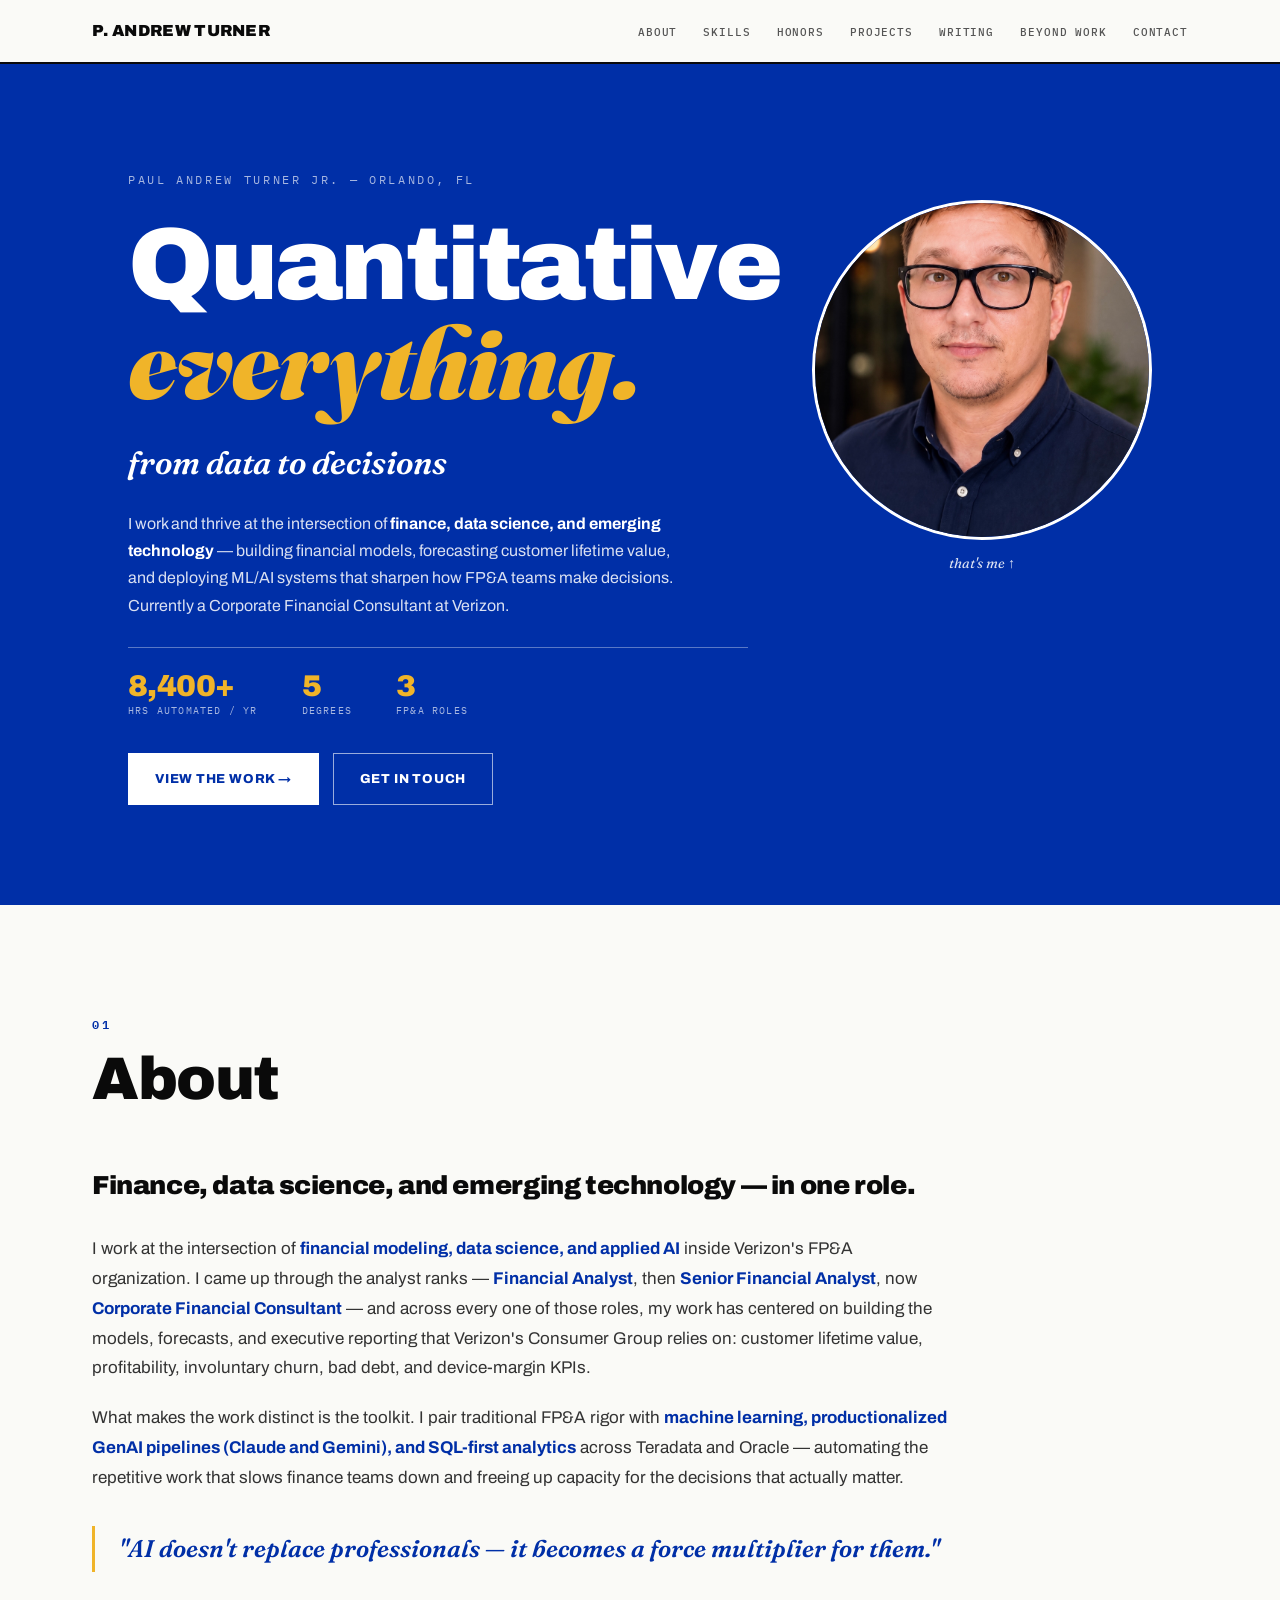
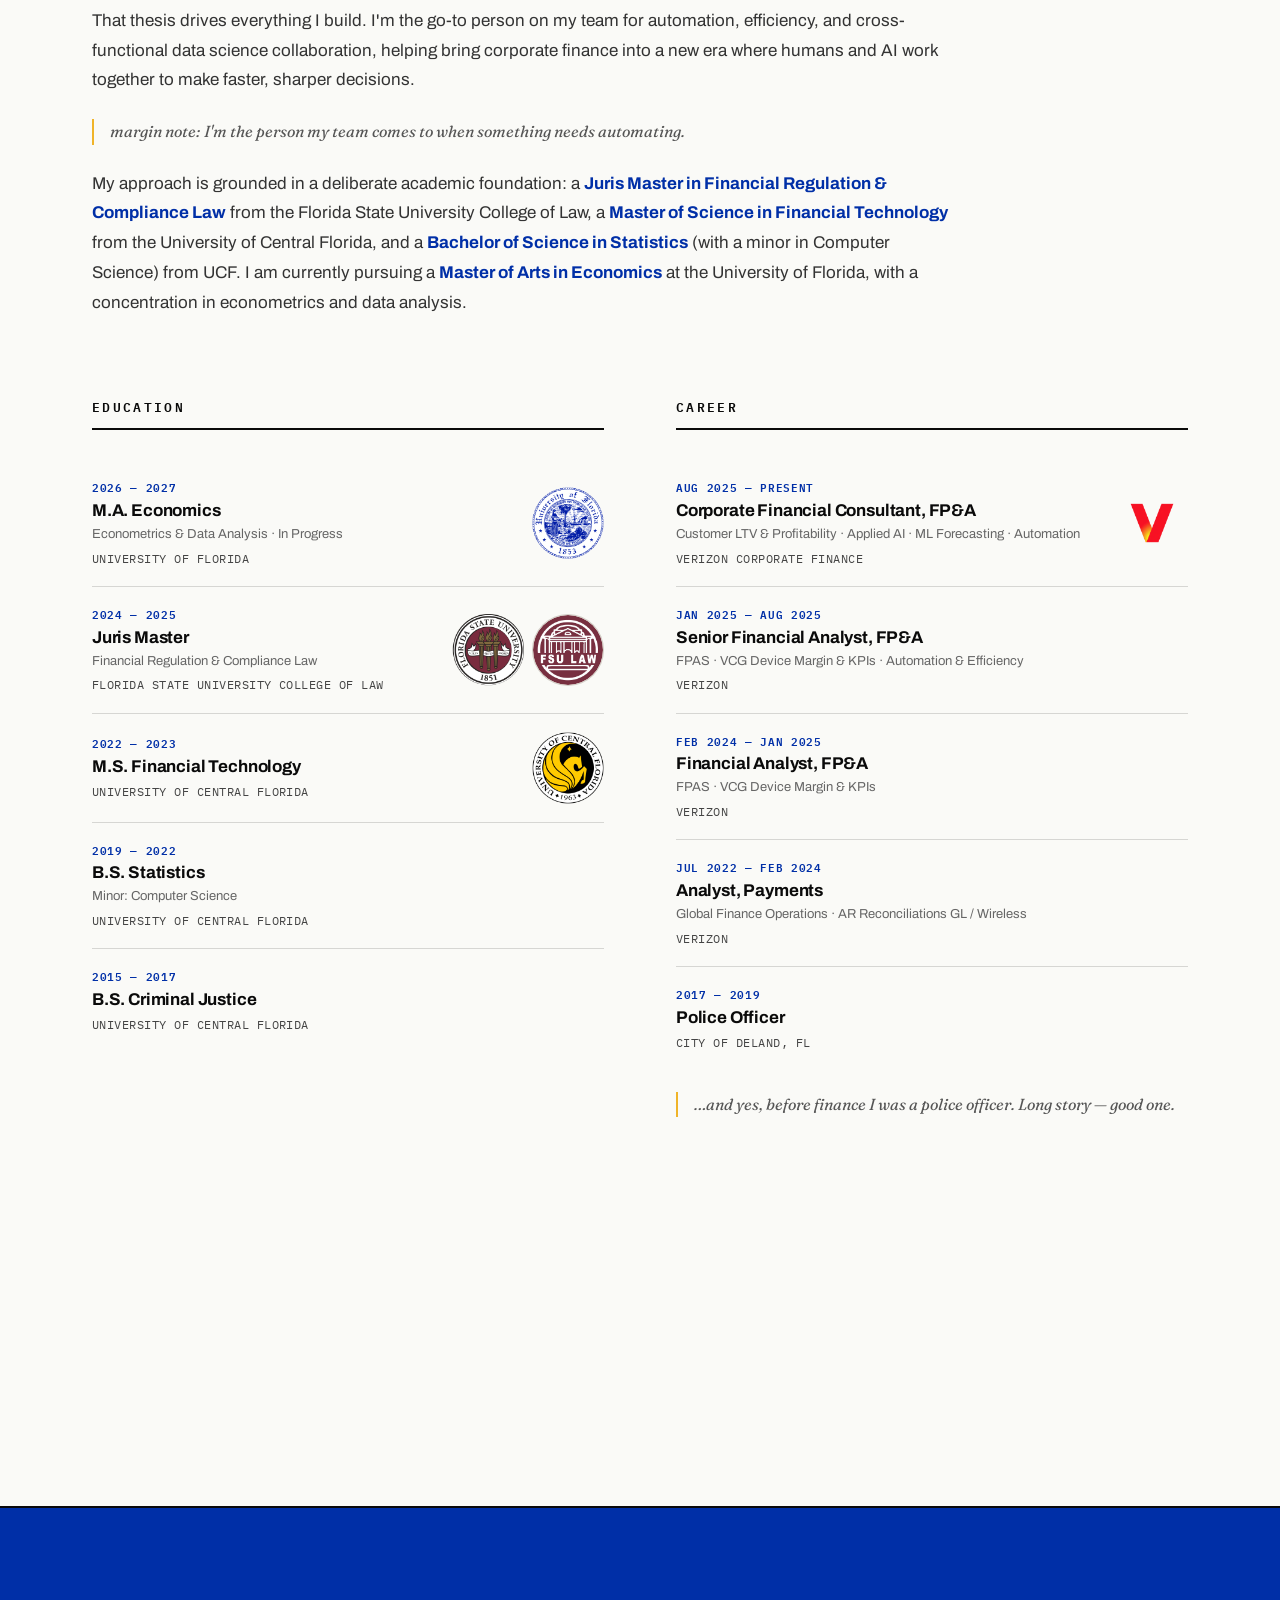
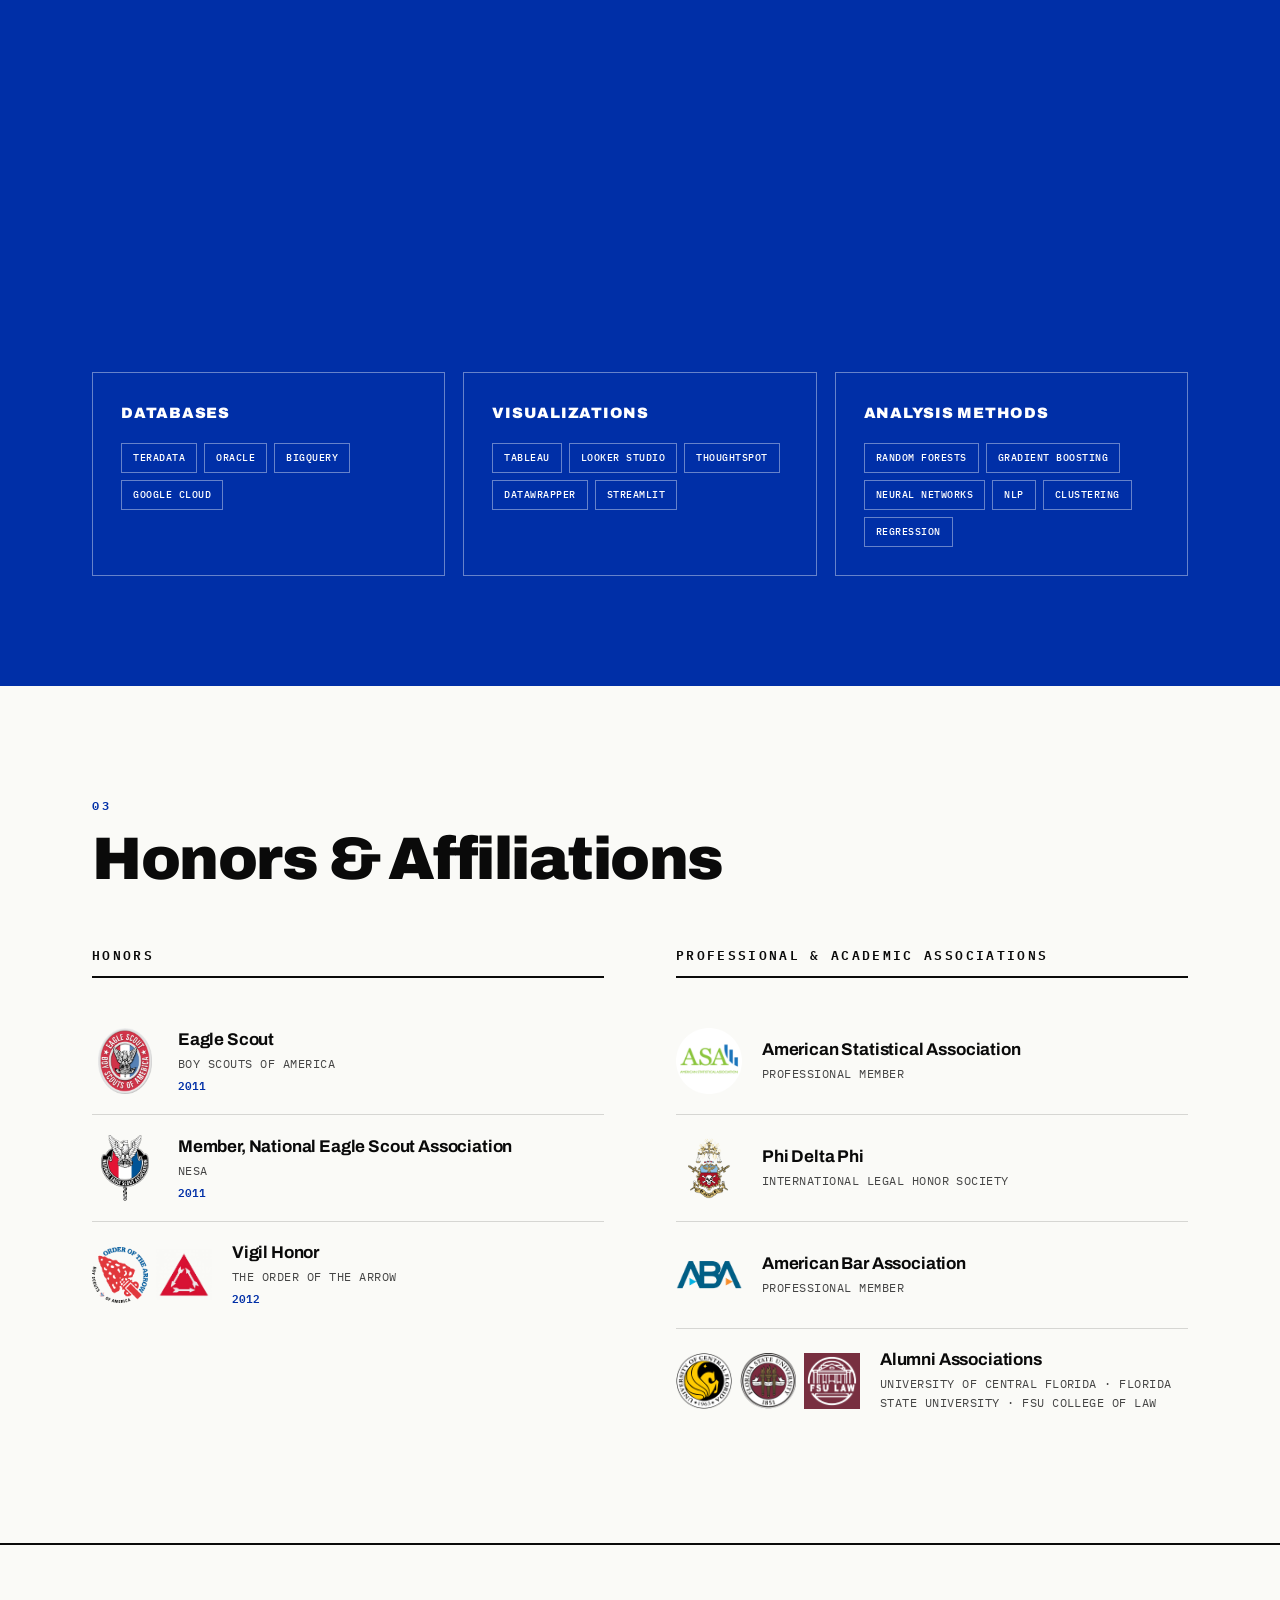
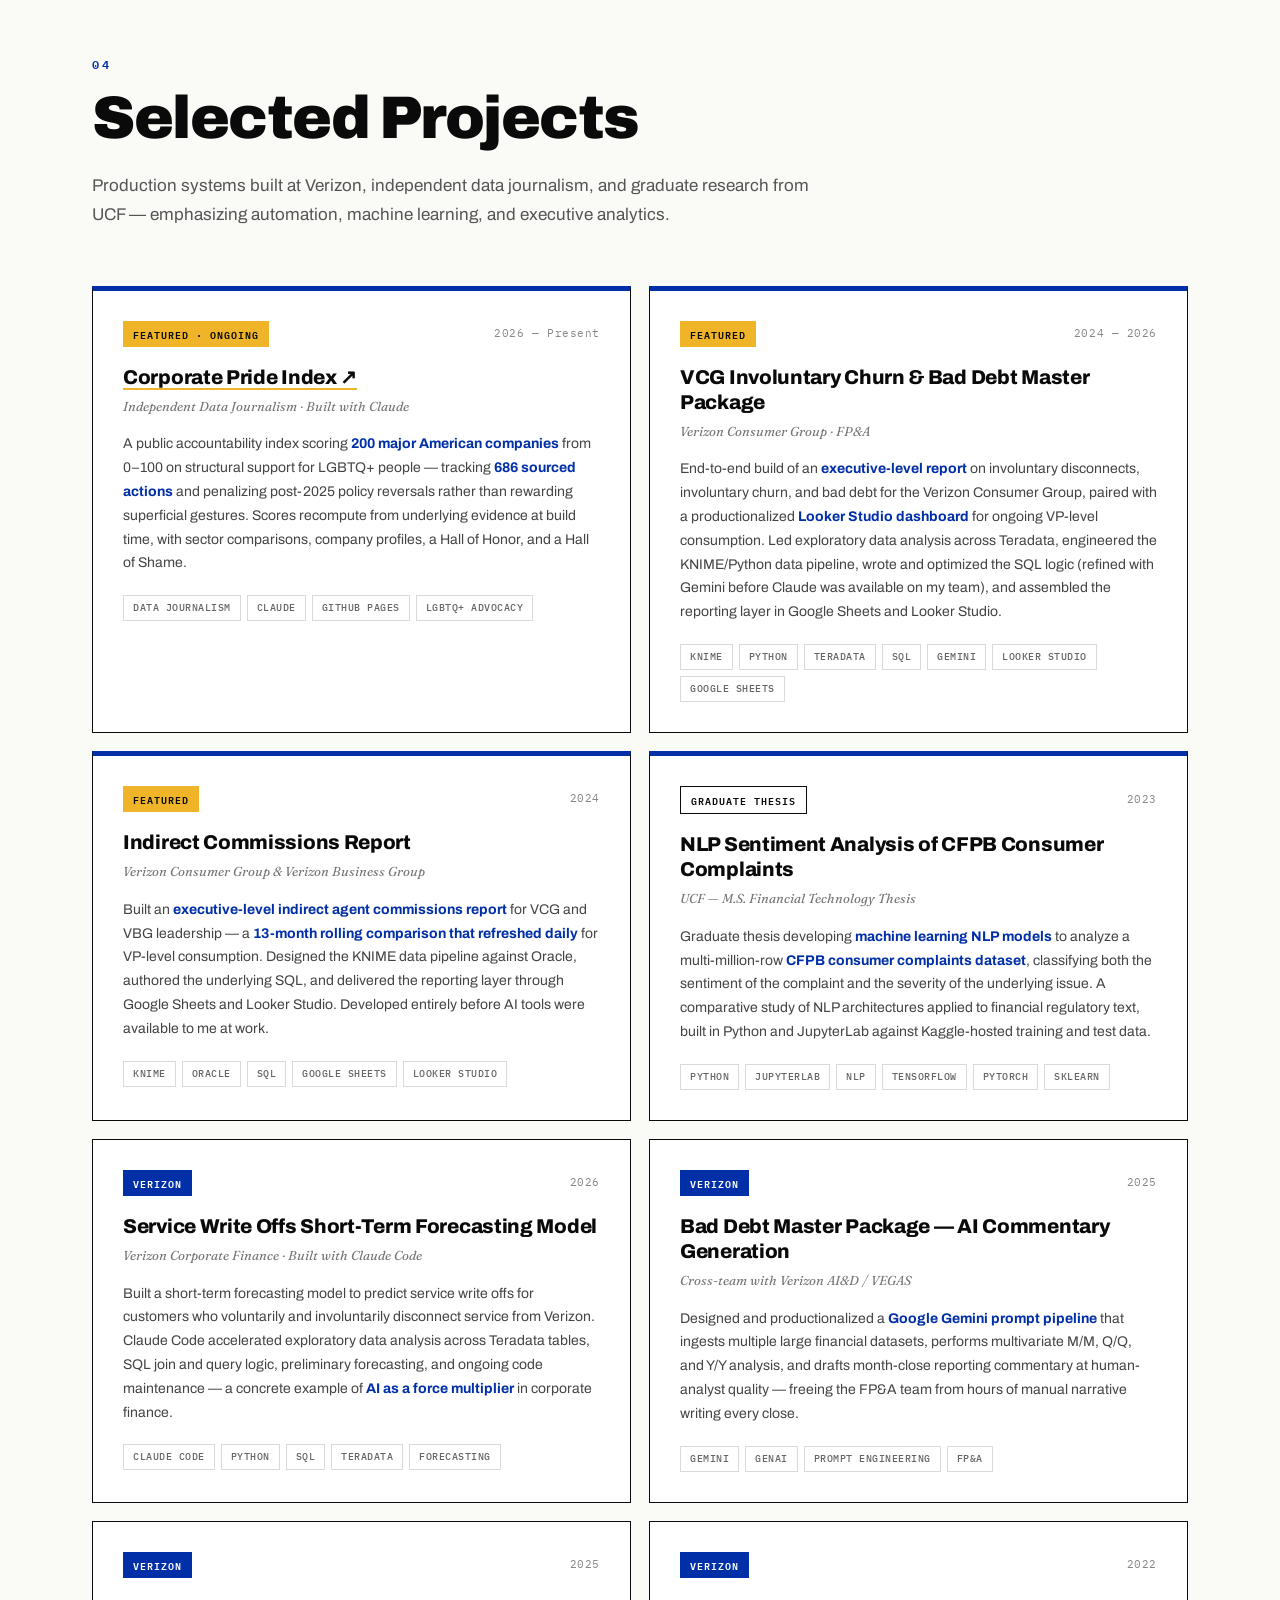
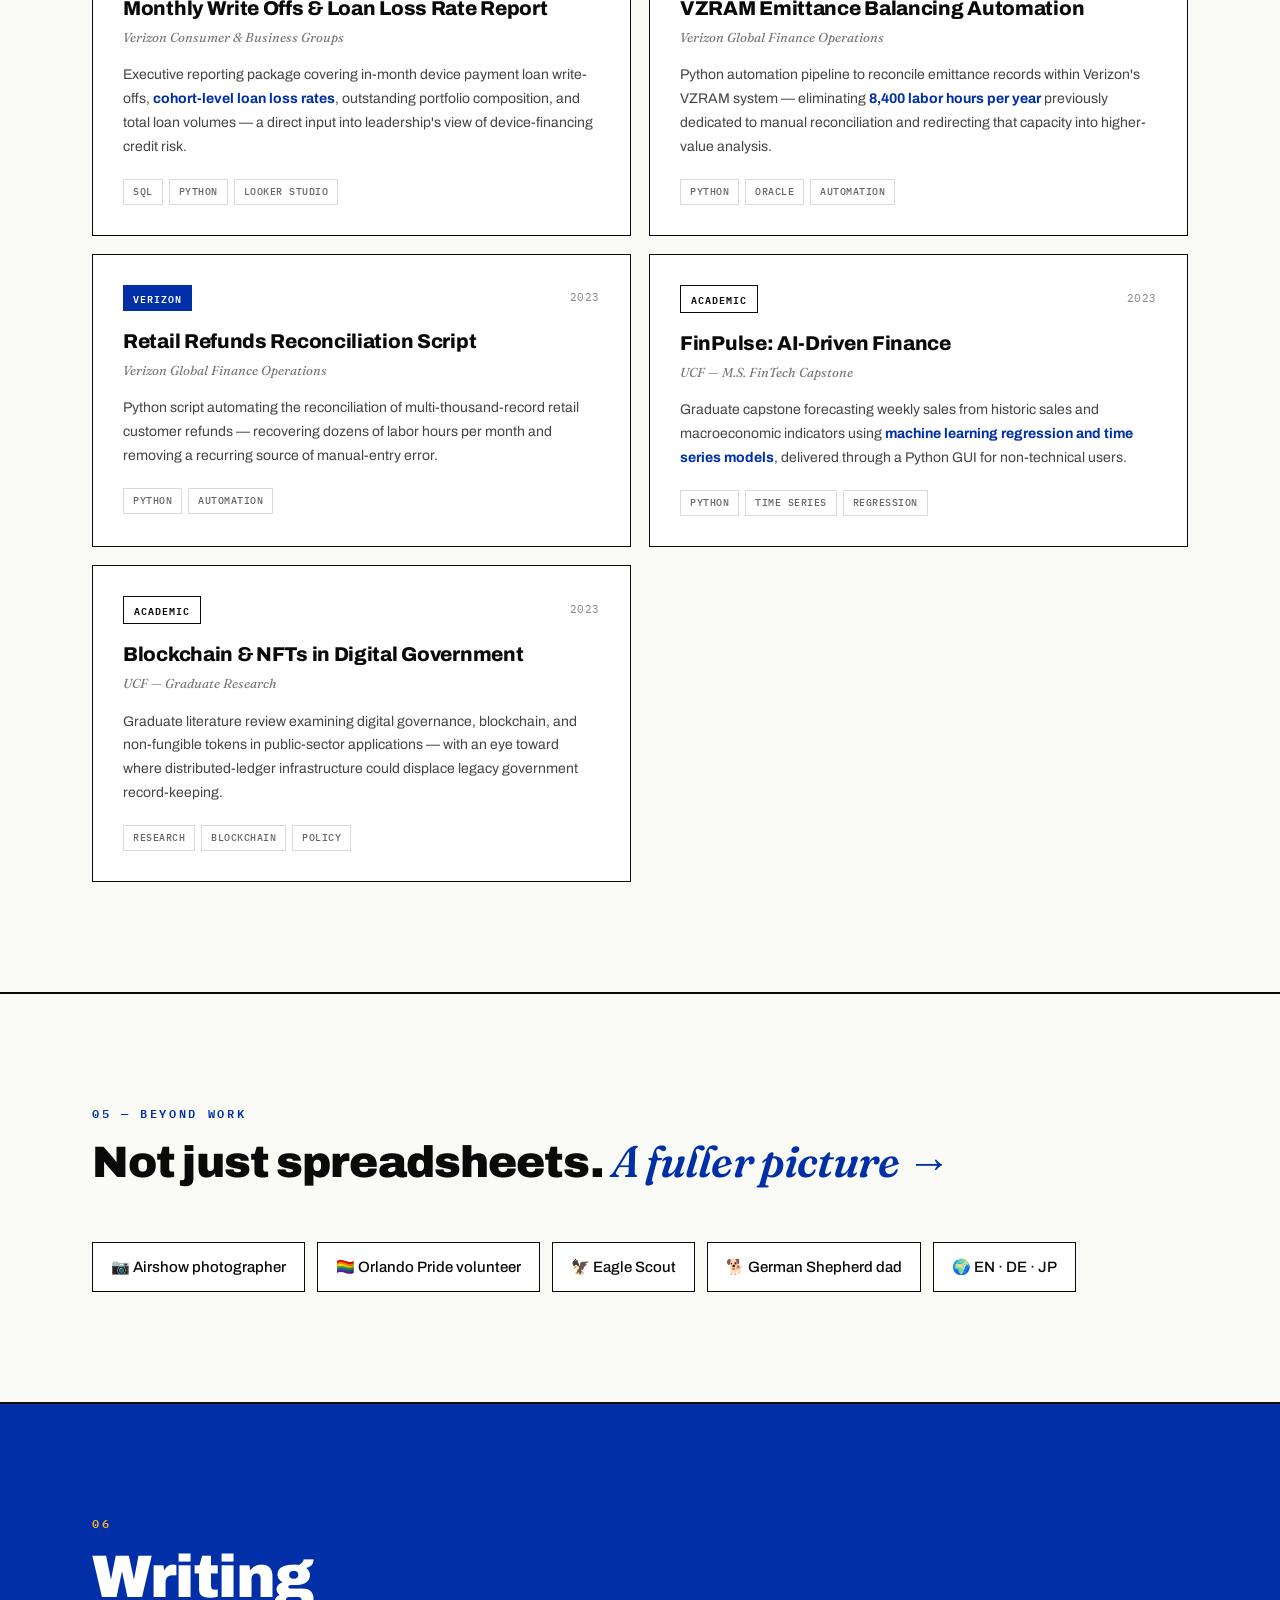
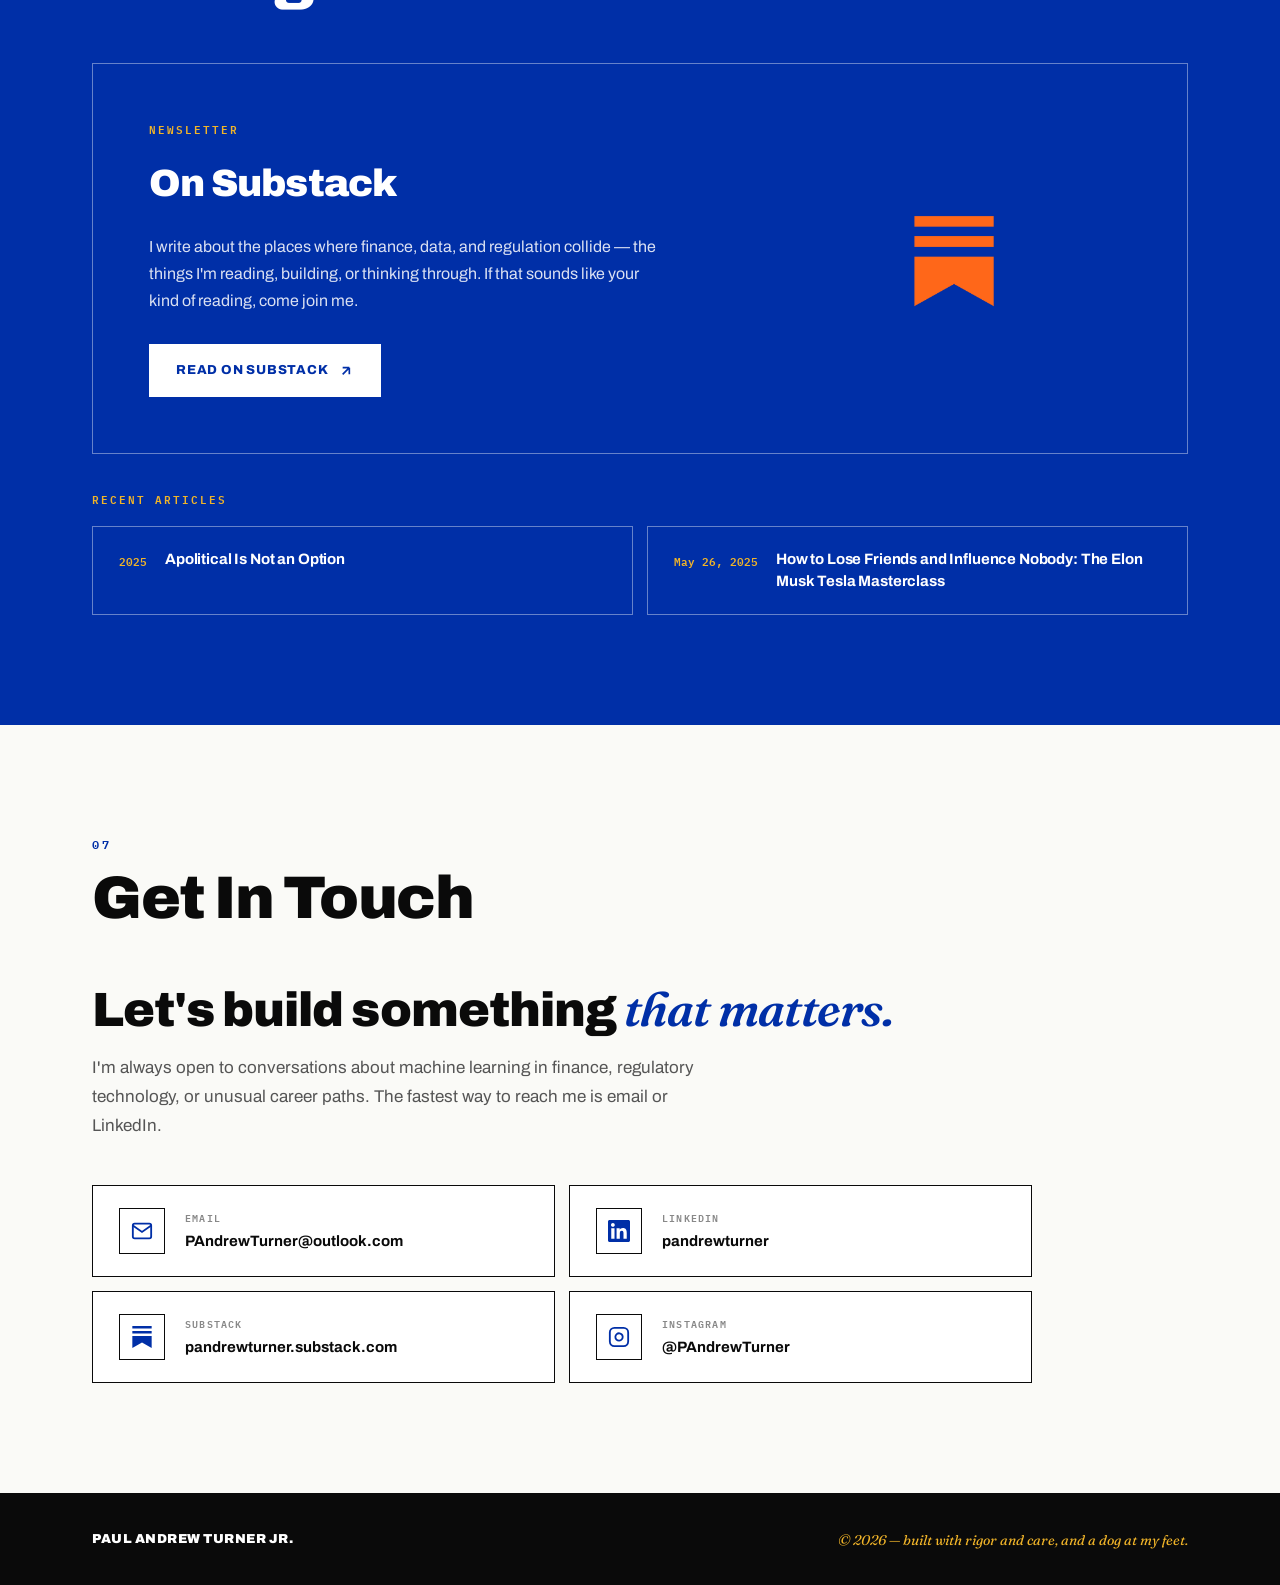
==== commit 30dba887: "Change headshot image format from PNG to JPEG" ====
--- a/index.html
+++ b/index.html
@@ -86,7 +86,7 @@
             </div>
             <div class="hero-visual reveal">
                 <div class="headshot-frame">
-                    <img src="assets/Andrew%20Headshot.PNG" alt="Paul Andrew Turner Jr." class="headshot-img">
+                    <img src="assets/Andrew%20Headshot.jpeg" alt="Paul Andrew Turner Jr." class="headshot-img">
                 </div>
                 <div class="headshot-caption">that's me ↑</div>
             </div>
